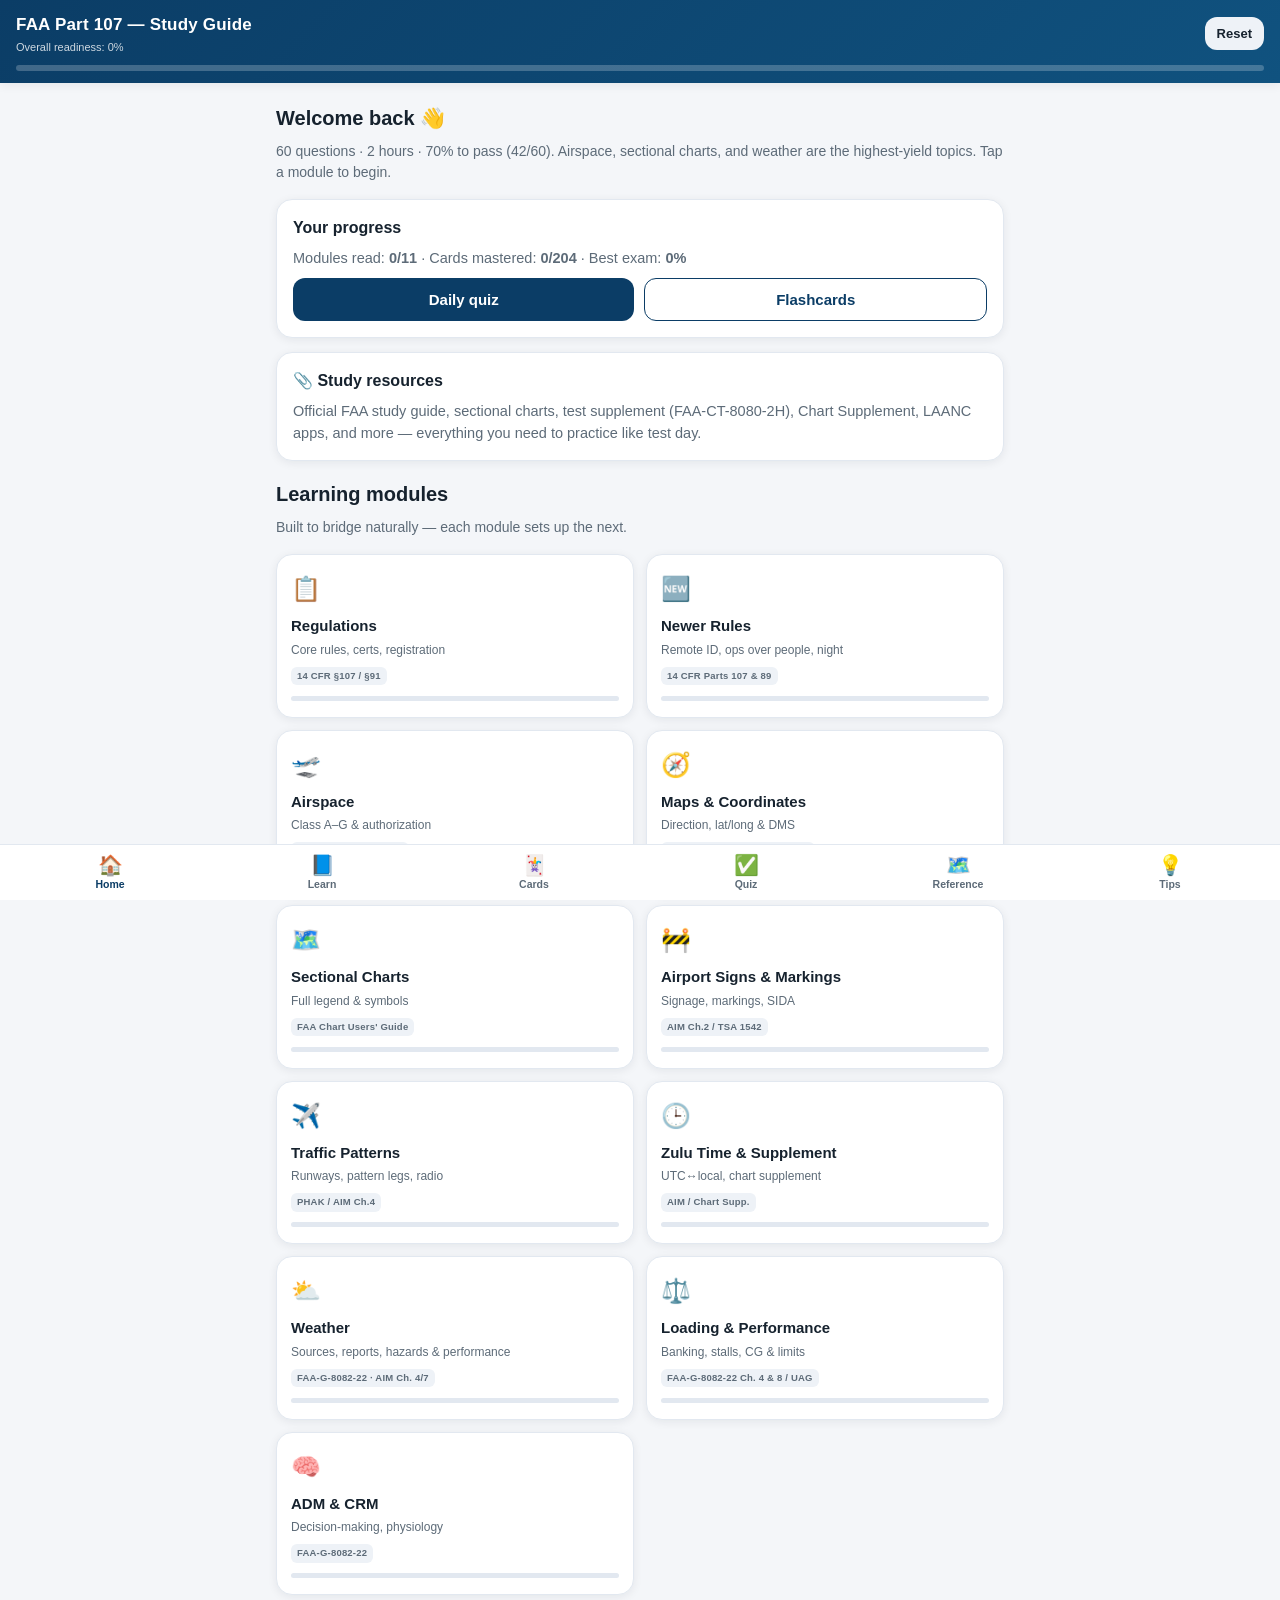
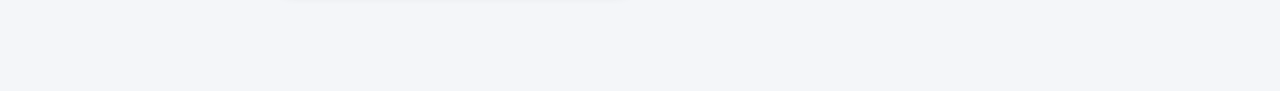
==== index.html @ cca584f6 "Expand traffic pattern and airport sign training Co-authored-by: cooked170 <cooked170@users.noreply." ====
<!DOCTYPE html>
<html lang="en">
<head>
<meta charset="UTF-8">
<meta name="viewport" content="width=device-width, initial-scale=1.0, viewport-fit=cover">
<meta name="apple-mobile-web-app-capable" content="yes">
<meta name="apple-mobile-web-app-status-bar-style" content="black-translucent">
<meta name="apple-mobile-web-app-title" content="Part 107">
<meta name="theme-color" content="#0b3d66">
<title>Part 107 Study Guide</title>
<style>
:root{
  --navy:#0b3d66; --navy2:#10527f; --sky:#2f86c5; --accent:#f4a72f;
  --bg:#f4f6f9; --card:#ffffff; --ink:#16222e; --muted:#5d6b78; --sign-yellow:#ffcc00;
  --line:#e2e8f0; --good:#1f9d57; --bad:#d6453d; --magenta:#b4318a; --blue:#2f6fd6;
  --shadow:0 2px 10px rgba(16,34,46,.07);
  color-scheme:light;
}
*{box-sizing:border-box;-webkit-tap-highlight-color:transparent;}
html,body{margin:0;padding:0;background:var(--bg);color:var(--ink);
  font-family:-apple-system,BlinkMacSystemFont,"Segoe UI",Roboto,Helvetica,Arial,sans-serif;
  -webkit-text-size-adjust:100%;line-height:1.5;}
a{color:var(--sky);}
/* Header */
header{position:sticky;top:0;z-index:40;background:linear-gradient(135deg,var(--navy),var(--navy2));
  color:#fff;padding:calc(env(safe-area-inset-top) + 12px) 16px 12px;box-shadow:var(--shadow);}
header .row{display:flex;align-items:center;justify-content:space-between;gap:10px;}
header h1{font-size:17px;margin:0;font-weight:700;letter-spacing:.2px;}
header .sub{font-size:11px;opacity:.8;margin-top:1px;}
.progbar{height:6px;background:rgba(255,255,255,.22);border-radius:99px;margin-top:10px;overflow:hidden;}
.progbar>i{display:block;height:100%;background:var(--accent);width:0;transition:width .4s;}
/* Layout */
main{padding:16px 16px 96px;max-width:760px;margin:0 auto;}
.view{display:none;animation:fade .25s ease;}
.view.active{display:block;}
@keyframes fade{from{opacity:0;transform:translateY(6px);}to{opacity:1;transform:none;}}
h2.sec{font-size:20px;margin:4px 0 14px;}
.lead{color:var(--muted);font-size:14px;margin:-6px 0 16px;}
/* Cards */
.card{background:var(--card);border:1px solid var(--line);border-radius:16px;padding:16px;
  box-shadow:var(--shadow);margin-bottom:14px;}
.card h3{margin:0 0 8px;font-size:16px;}
.card p{margin:8px 0;font-size:14.5px;}
.tiles{display:grid;grid-template-columns:1fr 1fr;gap:12px;}
.tile{background:var(--card);border:1px solid var(--line);border-radius:16px;padding:16px 14px;
  box-shadow:var(--shadow);cursor:pointer;transition:transform .12s,border-color .12s;}
.tile:active{transform:scale(.97);}
.tile .ic{font-size:24px;}
.tile .t{font-weight:700;margin-top:8px;font-size:15px;}
.tile .d{color:var(--muted);font-size:12px;margin-top:3px;}
.tile .meter{height:5px;border-radius:99px;background:var(--line);margin-top:10px;overflow:hidden;}
.tile .meter>i{display:block;height:100%;background:var(--good);width:0;}
.srctag{display:inline-block;font-size:9.5px;font-weight:700;color:var(--muted);background:#eef2f7;border-radius:6px;padding:2px 6px;margin-top:8px;letter-spacing:.2px;}
.srcline{font-size:11.5px;color:var(--muted);font-weight:600;margin:-8px 0 12px;}
/* interactive tools */
.tool{background:#fbfaf5;border:1px solid var(--line);border-radius:14px;padding:12px;margin:12px 0;}
.tool .ctrlrow{display:flex;flex-wrap:wrap;gap:6px;align-items:center;margin:8px 0;}
.tool .ctrlrow .lab{font-size:12px;font-weight:700;color:var(--navy2);width:100%;}
.minibtn{padding:7px 11px;border-radius:9px;border:1.5px solid var(--line);background:#fff;font-size:13px;font-weight:600;cursor:pointer;}
.minibtn.on{background:var(--navy);color:#fff;border-color:var(--navy);}
.tool .readout{background:#fff;border:1px solid var(--line);border-radius:10px;padding:10px;font-size:13.5px;margin-top:8px;}
.tool .readout b{color:var(--navy);}
#ptCanvas{touch-action:none;background:#eef4ea;border-radius:10px;}
#ptCanvas svg{width:100%;height:auto;display:block;}
.zq{font-size:20px;font-weight:800;text-align:center;color:var(--navy);letter-spacing:1px;margin:6px 0;}
.zans{display:none;text-align:center;font-size:15px;font-weight:700;color:var(--good);margin-top:6px;}
.zans.show{display:block;}
/* Buttons */
.btn{display:inline-flex;align-items:center;justify-content:center;gap:6px;
  background:var(--navy);color:#fff;border:none;border-radius:12px;padding:12px 16px;
  font-size:15px;font-weight:600;cursor:pointer;width:100%;}
.btn.alt{background:#fff;color:var(--navy);border:1.5px solid var(--navy);}
.btn.ghost{background:#eef2f7;color:var(--ink);}
.btn.sm{padding:9px 12px;font-size:13px;width:auto;}
.btn:active{filter:brightness(.95);}
.btnrow{display:flex;gap:10px;}
/* Pills */
.pills{display:flex;flex-wrap:wrap;gap:8px;margin-bottom:14px;}
.pill{padding:8px 13px;border-radius:99px;background:#fff;border:1px solid var(--line);
  font-size:13px;font-weight:600;cursor:pointer;white-space:nowrap;}
.pill.on{background:var(--navy);color:#fff;border-color:var(--navy);}
/* Lessons */
.lesson h3{color:var(--navy);border-left:4px solid var(--accent);padding-left:10px;margin-top:18px;}
.lesson ul{padding-left:18px;margin:8px 0;}
.lesson li{margin:5px 0;font-size:14.5px;}
.key{background:#fff6e6;border:1px solid #f3d89a;border-radius:12px;padding:12px;margin:12px 0;font-size:14px;}
.key b{color:#9a6a00;}
.bridge{background:#eaf3fb;border:1px solid #c5ddf3;border-radius:12px;padding:12px;margin:14px 0;font-size:13.5px;}
.bridge b{color:var(--navy2);}
.exq{background:#f3f7f3;border:1px dashed #b8d6b8;border-radius:12px;padding:12px;margin:12px 0;font-size:14px;}
.exq .lbl{font-size:11px;font-weight:700;color:var(--good);letter-spacing:.5px;text-transform:uppercase;}
.exq .ans{display:none;margin-top:8px;color:#1c5e36;font-weight:600;}
.exq.show .ans{display:block;}
.exq .rev{margin-top:8px;font-size:12.5px;color:var(--sky);font-weight:700;cursor:pointer;}
table.ref{width:100%;border-collapse:collapse;font-size:13px;margin:8px 0;}
table.ref th,table.ref td{border:1px solid var(--line);padding:7px 8px;text-align:left;vertical-align:top;}
table.ref th{background:#eef3f8;font-size:12px;}
.swatch{display:inline-block;width:30px;height:0;border-radius:2px;vertical-align:middle;margin-right:4px;}
/* Flashcards */
.fcwrap{perspective:1200px;}
.flashcard{position:relative;height:300px;border-radius:18px;cursor:pointer;
  transform-style:preserve-3d;transition:transform .5s;}
.flashcard.flip{transform:rotateY(180deg);}
.fc-face{position:absolute;inset:0;backface-visibility:hidden;border-radius:18px;
  display:flex;flex-direction:column;align-items:center;justify-content:center;
  padding:22px;text-align:center;box-shadow:var(--shadow);}
.fc-front{background:linear-gradient(135deg,var(--navy),var(--navy2));color:#fff;}
.fc-back{background:#fff;border:1px solid var(--line);transform:rotateY(180deg);}
.fc-front .q{font-size:19px;font-weight:600;}
.fc-back .a{font-size:16px;}
.fc-tag{position:absolute;top:12px;left:14px;font-size:11px;opacity:.8;font-weight:700;text-transform:uppercase;letter-spacing:.5px;}
.fc-hint{position:absolute;bottom:12px;font-size:11px;opacity:.7;}
.fc-front .fc-hint{color:#fff;}.fc-back .fc-hint{color:var(--muted);}
.fc-controls{display:grid;grid-template-columns:1fr 1fr;gap:10px;margin-top:14px;}
.fc-controls .btn{font-size:14px;}
.box-info{display:flex;justify-content:space-between;font-size:12px;color:var(--muted);margin:10px 2px;}
/* Quiz */
.qcard .qtext{font-size:16px;font-weight:600;margin-bottom:14px;}
.qfig{background:#fbfaf5;border:1px solid var(--line);border-radius:12px;padding:8px;margin-bottom:12px;}
.qfig svg{width:100%;height:auto;display:block;}
.qfig-cap{text-align:center;font-size:11px;color:var(--muted);margin-top:4px;font-style:italic;}
.opt{display:block;width:100%;text-align:left;background:#fff;border:1.5px solid var(--line);
  border-radius:12px;padding:13px 14px;margin-bottom:10px;font-size:14.5px;cursor:pointer;}
.opt.correct{border-color:var(--good);background:#eefaf1;}
.opt.wrong{border-color:var(--bad);background:#fdeeed;}
.opt.disabled{pointer-events:none;}
.expl{display:none;background:#eef3f8;border-radius:12px;padding:12px;font-size:13.5px;margin-top:6px;}
.expl.show{display:block;}
.qmeta{display:flex;justify-content:space-between;align-items:center;font-size:13px;color:var(--muted);margin-bottom:12px;}
.timer{font-weight:700;color:var(--navy);}
.scorebig{font-size:46px;font-weight:800;text-align:center;}
.scorebig.pass{color:var(--good);}.scorebig.fail{color:var(--bad);}
/* Bottom nav */
nav.tabs{position:fixed;bottom:0;left:0;right:0;z-index:50;background:#fff;border-top:1px solid var(--line);
  display:flex;justify-content:space-around;padding:6px 4px calc(env(safe-area-inset-bottom) + 6px);}
nav.tabs button{flex:1;background:none;border:none;color:var(--muted);font-size:10.5px;font-weight:600;
  display:flex;flex-direction:column;align-items:center;gap:3px;cursor:pointer;padding:4px 2px;}
nav.tabs button .ic{font-size:20px;line-height:1;}
nav.tabs button.on{color:var(--navy);}
.back{display:inline-flex;align-items:center;gap:5px;color:var(--sky);font-weight:600;font-size:14px;
  background:none;border:none;cursor:pointer;padding:0;margin-bottom:10px;}
.center{text-align:center;}
.muted{color:var(--muted);font-size:13px;}
.tag{display:inline-block;font-size:11px;font-weight:700;padding:2px 8px;border-radius:99px;background:#eef3f8;color:var(--navy2);margin-left:6px;}
.diagram{width:100%;height:auto;display:block;margin:6px 0;}
hr.soft{border:none;border-top:1px solid var(--line);margin:16px 0;}
.kbd{background:#eef2f7;border-radius:6px;padding:1px 6px;font-size:12px;font-family:ui-monospace,Menlo,monospace;}
/* Teaching strategy aids */
.teach{background:#f0f7ff;border:1px solid #c5ddf3;border-radius:12px;padding:12px;margin:12px 0;font-size:14px;}
.teach b{color:var(--navy2);}
.stepflow{display:flex;flex-wrap:wrap;gap:8px;margin:10px 0;}
.stepflow .step{flex:1;min-width:72px;background:#fff;border:1px solid var(--line);border-radius:10px;padding:10px 8px;text-align:center;font-size:11.5px;font-weight:600;line-height:1.35;}
.stepflow .step em{display:block;font-size:22px;font-style:normal;margin-bottom:4px;}
.stepflow .step.on{background:var(--navy);color:#fff;border-color:var(--navy);}
.mnemonic{background:#fff;border:2px dashed var(--accent);border-radius:12px;padding:12px;margin:12px 0;font-size:14px;text-align:center;}
.mnemonic .letters{font-size:18px;font-weight:800;color:var(--navy);letter-spacing:2px;}
#asDrillCanvas,#chartDrillFig,#patternDiagram svg,#signDrillFig svg,#newregCatFig svg{width:100%;height:auto;display:block;border-radius:10px;background:#fff;}
.metarbox{font-family:ui-monospace,Menlo,monospace;font-size:13px;background:#16222e;color:#e8f0f8;padding:12px;border-radius:10px;line-height:1.7;word-break:break-all;}
.metarbox .hi{background:#f4a72f;color:#16222e;border-radius:3px;padding:0 2px;}
.catpill{display:inline-block;font-size:11px;font-weight:700;padding:3px 10px;border-radius:99px;margin:2px;}
.catpill.c1{background:#e8f5e9;color:#1b5e20}.catpill.c2{background:#e3f2fd;color:#0d47a1}
.catpill.c3{background:#fff3e0;color:#e65100}.catpill.c4{background:#f3e5f5;color:#6a1b9a}
.drillscore{font-size:12px;color:var(--muted);text-align:center;margin-top:6px;}
.bank-controls{display:grid;grid-template-columns:1fr 1fr;gap:10px;margin:10px 0;}
.bank-control{background:#fff;border:1px solid var(--line);border-radius:10px;padding:9px;}
.bank-control label{display:block;font-size:11px;font-weight:700;color:var(--navy2);margin-bottom:5px;}
.bank-control input[type="number"]{width:100%;border:1px solid var(--line);border-radius:8px;padding:8px;font-size:15px;}
.bank-control input[type="range"]{width:100%;accent-color:var(--navy);}
.bank-viz{background:#eef3f8;border-radius:10px;margin:8px 0;overflow:hidden;}
.bank-viz svg{width:100%;height:auto;display:block;}
.formula{font-family:ui-monospace,Menlo,monospace;background:#16222e;color:#fff;border-radius:9px;padding:9px 10px;margin:7px 0;font-size:13px;overflow-x:auto;}
.bank-results{display:grid;grid-template-columns:repeat(3,1fr);gap:6px;margin-top:8px;}
.bank-result{background:#fff;border:1px solid var(--line);border-radius:9px;padding:8px 5px;text-align:center;font-size:11px;color:var(--muted);}
.bank-result b{display:block;color:var(--navy);font-size:16px;}
/* Coordinate + sectional training map */
.sectional-map-wrap{border:1px solid #c8d3dc;border-radius:12px;overflow-x:auto;overflow-y:hidden;background:#f5f0d9;}
.sectional-map-stage{position:relative;min-width:560px;}
.sectional-map-wrap svg{width:100%;height:auto;display:block;touch-action:manipulation;}
.map-symbol{cursor:pointer;outline:none;}
.map-symbol:focus .hit-ring,.map-symbol:hover .hit-ring{fill:rgba(244,167,47,.22);stroke:var(--accent);}
.map-bubble{position:absolute;z-index:3;max-width:220px;background:#fff;border:1px solid var(--navy);
  border-radius:11px;padding:8px 10px;box-shadow:0 4px 16px rgba(16,34,46,.2);font-size:12px;
  line-height:1.35;transform:translate(-50%,calc(-100% - 12px));pointer-events:none;}
.map-bubble:after{content:"";position:absolute;left:50%;bottom:-7px;width:12px;height:12px;background:#fff;
  border-right:1px solid var(--navy);border-bottom:1px solid var(--navy);transform:translateX(-50%) rotate(45deg);}
.map-bubble b{color:var(--navy);}
.map-qbox{background:#fff;border:2px solid #c5ddf3;border-radius:12px;padding:12px;margin-top:10px;}
.map-qbox .eyebrow{font-size:10px;font-weight:800;letter-spacing:.6px;text-transform:uppercase;color:var(--sky);}
.map-qbox .prompt{font-size:15px;font-weight:700;margin:5px 0 10px;}
.map-qbox .hint{display:none;color:var(--muted);font-size:12.5px;margin:7px 0;}
.map-qbox .hint.show{display:block;}
.map-mapkey{display:flex;flex-wrap:wrap;gap:5px;margin:8px 0 0;}
.map-mapkey span{font-size:10.5px;background:#fff;border:1px solid var(--line);border-radius:99px;padding:3px 7px;}
.map-note{font-size:11px;color:var(--muted);margin:7px 2px 0;}
</style>
</head>
<body>
<header>
  <div class="row">
    <div>
      <h1>FAA Part 107 — Study Guide</h1>
      <div class="sub" id="subline">Interactive prep for the Remote Pilot exam</div>
    </div>
    <button class="btn sm ghost" id="resetBtn" style="width:auto">Reset</button>
  </div>
  <div class="progbar"><i id="overallProg"></i></div>
</header>

<main>
  <!-- HOME -->
  <section class="view active" id="view-home">
    <h2 class="sec">Welcome back 👋</h2>
    <p class="lead">60 questions · 2 hours · 70% to pass (42/60). Airspace, sectional charts, and weather are the highest-yield topics. Tap a module to begin.</p>
    <div class="card">
      <h3>Your progress</h3>
      <p class="muted" id="homeStats">Loading…</p>
      <div class="btnrow" style="margin-top:6px">
        <button class="btn" onclick="go('quiz')">Daily quiz</button>
        <button class="btn alt" onclick="go('cards')">Flashcards</button>
      </div>
    </div>
    <div class="card" style="margin-top:14px;cursor:pointer" onclick="openRef('Study resources')">
      <h3>📎 Study resources</h3>
      <p class="muted" style="margin:4px 0 0">Official FAA study guide, sectional charts, test supplement (FAA-CT-8080-2H), Chart Supplement, LAANC apps, and more — everything you need to practice like test day.</p>
    </div>
    <h2 class="sec" style="margin-top:18px">Learning modules</h2>
    <p class="lead">Built to bridge naturally — each module sets up the next.</p>
    <div class="tiles" id="moduleTiles"></div>
  </section>

  <!-- LEARN -->
  <section class="view" id="view-learn">
    <h2 class="sec">Learn</h2>
    <p class="lead">Read top to bottom — concepts build on each other. Example problems are sprinkled in; tap to reveal answers.</p>
    <div class="tiles" id="learnTiles"></div>
  </section>
  <section class="view" id="view-lesson">
    <button class="back" onclick="go('learn')">‹ Modules</button>
    <div id="lessonBody" class="lesson"></div>
    <div class="btnrow" style="margin-top:8px">
      <button class="btn alt" id="lessonPrev">‹ Prev</button>
      <button class="btn" id="lessonNext">Next ›</button>
    </div>
    <button class="btn ghost" style="margin-top:10px" id="lessonQuizBtn">Quiz me on this topic →</button>
  </section>

  <!-- REFERENCE -->
  <section class="view" id="view-ref">
    <h2 class="sec">Reference data</h2>
    <p class="lead">Cheat sheets plus official FAA links. Start with <b>Study resources</b> for the study guide, sectional charts, and test supplement.</p>
    <div class="pills" id="refPills"></div>
    <div id="refBody"></div>
  </section>

  <!-- FLASHCARDS -->
  <section class="view" id="view-cards">
    <h2 class="sec">Flashcards</h2>
    <p class="lead">Leitner spaced repetition: cards you miss come back sooner; cards you know move up boxes and appear less often. Repeat a deck until everything reaches the top box.</p>
    <div class="pills" id="cardPills"></div>
    <div class="box-info"><span id="deckLabel"></span><span id="deckCount"></span></div>
    <div class="fcwrap">
      <div class="flashcard" id="flashcard" onclick="flipCard()">
        <div class="fc-face fc-front"><span class="fc-tag" id="fcTag"></span><div class="q" id="fcQ"></div><span class="fc-hint">tap to flip</span></div>
        <div class="fc-face fc-back"><span class="fc-tag">Answer</span><div class="a" id="fcA"></div><span class="fc-hint">tap to flip back</span></div>
      </div>
    </div>
    <div class="fc-controls">
      <button class="btn" style="background:var(--bad)" onclick="rateCard(false)">Missed it ↺</button>
      <button class="btn" style="background:var(--good)" onclick="rateCard(true)">Got it ✓</button>
    </div>
    <div class="center" style="margin-top:12px"><span class="muted" id="masteryNote"></span></div>
  </section>

  <!-- QUIZ -->
  <section class="view" id="view-quiz">
    <h2 class="sec">Practice & exams</h2>
    <p class="lead">Pick a topic to drill, or simulate the real 60-question exam against the clock.</p>
    <div class="pills" id="quizPills"></div>
    <div id="quizStart"></div>
    <div id="quizRun" style="display:none"></div>
    <div id="quizResult" style="display:none"></div>
  </section>

  <!-- TIPS -->
  <section class="view" id="view-tips">
    <h2 class="sec">Study strategy</h2>
    <p class="lead">Tactics that repeatedly show up among people who pass on the first try — plus an instructor audit of this guide.</p>
    <div id="auditBody"></div>
    <div id="tipsBody"></div>
  </section>
</main>

<nav class="tabs">
  <button data-go="home" class="on"><span class="ic">🏠</span>Home</button>
  <button data-go="learn"><span class="ic">📘</span>Learn</button>
  <button data-go="cards"><span class="ic">🃏</span>Cards</button>
  <button data-go="quiz"><span class="ic">✅</span>Quiz</button>
  <button data-go="ref"><span class="ic">🗺️</span>Reference</button>
  <button data-go="tips"><span class="ic">💡</span>Tips</button>
</nav>

<script>
/* ============================================================
   PERSISTENCE
============================================================ */
const STORE='p107v1';
let state=JSON.parse(localStorage.getItem(STORE)||'{}');
state.cards=state.cards||{};        // id -> box (1..5)
state.lessons=state.lessons||{};    // id -> read bool
state.quizBest=state.quizBest||{};  // topic -> best %
function save(){localStorage.setItem(STORE,JSON.stringify(state));renderProgress();}

/* ============================================================
   NAVIGATION
============================================================ */
function go(v){
  document.querySelectorAll('.view').forEach(x=>x.classList.remove('active'));
  document.getElementById('view-'+v).classList.add('active');
  document.querySelectorAll('nav.tabs button').forEach(b=>b.classList.toggle('on',b.dataset.go===v));
  window.scrollTo(0,0);
}
function openRef(key){
 curRef=key;go('ref');renderRefPills();setRef(key);
}
document.querySelectorAll('nav.tabs button').forEach(b=>b.onclick=()=>go(b.dataset.go));
document.getElementById('resetBtn').onclick=()=>{
  if(confirm('Reset all progress (flashcards, quiz scores, read status)?')){
    localStorage.removeItem(STORE);state={cards:{},lessons:{},quizBest:{}};
    initCardState();save();renderAll();alert('Progress reset.');go('home');
  }
};

/* ============================================================
   CONTENT: MODULES + LESSONS
   Each lesson: id, title, icon, blurb, html
============================================================ */
const MODULES=[
 {id:'regs',icon:'📋',title:'Regulations',blurb:'Core rules, certs, registration',src:'14 CFR §107 / §91'},
 {id:'newreg',icon:'🆕',title:'Newer Rules',blurb:'Remote ID, ops over people, night',src:'14 CFR Parts 107 & 89'},
 {id:'airspace',icon:'🛫',title:'Airspace',blurb:'Class A–G & authorization',src:'FAA-G-8082-22 / PHAK'},
 {id:'navmap',icon:'🧭',title:'Maps & Coordinates',blurb:'Direction, lat/long & DMS',src:"FAA Chart Users' Guide / UAG"},
 {id:'charts',icon:'🗺️',title:'Sectional Charts',blurb:'Full legend & symbols',src:"FAA Chart Users' Guide"},
 {id:'signs',icon:'🚧',title:'Airport Signs & Markings',blurb:'Signage, markings, SIDA',src:'AIM Ch.2 / TSA 1542'},
 {id:'pattern',icon:'✈️',title:'Traffic Patterns',blurb:'Runways, pattern legs, radio',src:'PHAK / AIM Ch.4'},
 {id:'time',icon:'🕒',title:'Zulu Time & Supplement',blurb:'UTC↔local, chart supplement',src:'AIM / Chart Supp.'},
 {id:'weather',icon:'⛅',title:'Weather',blurb:'Sources, reports, hazards & performance',src:'FAA-G-8082-22 · AIM Ch. 4/7'},
 {id:'loading',icon:'⚖️',title:'Loading & Performance',blurb:'Banking, stalls, CG & limits',src:'FAA-G-8082-22 Ch. 4 & 8 / UAG'},
 {id:'adm',icon:'🧠',title:'ADM & CRM',blurb:'Decision-making, physiology',src:'FAA-G-8082-22'},
];

const LESSONS={
regs:{title:'Regulations & Operating Limits',icon:'📋',html:`
<p class="lead">Start here. These are the bread-and-butter rules the FAA tests constantly, usually as "what is the maximum…" or "you may operate when…" questions.</p>
<h3>Who & what qualifies</h3>
<ul>
<li><b>Remote pilot certificate</b>: be at least <b>16</b>, able to read/speak/write/understand English, in a physical/mental condition to fly safely, and pass TSA vetting.</li>
<li><b>Aircraft weight</b>: less than <b>55 lb</b> total (drone + payload) at takeoff.</li>
<li><b>Registration</b>: <b>every drone flown under Part 107</b> must be registered, even at or below 0.55 lb. The 0.55 lb exception applies only to aircraft flown exclusively under the recreational exception. Part 107 registration is $5 per aircraft, valid <b>3 years</b>; mark the number on the exterior.</li>
</ul>
<div class="key"><b>Recurrent training:</b> Your knowledge stays current by completing the <b>free online training every 24 calendar months</b> (course ALC-677 on FAASafety.gov). The old in-person retest is gone.</div>
<h3>Operating limitations (memorize the numbers)</h3>
<ul>
<li>Max altitude: <b>400 ft AGL</b> — or within <b>400 ft of a structure</b> you may fly up to 400 ft above its top.</li>
<li>Max groundspeed: <b>87 knots (100 mph)</b>.</li>
<li>Min visibility: <b>3 statute miles</b> from the control station.</li>
<li>Cloud clearance: <b>500 ft below</b> and <b>2,000 ft horizontally</b> from clouds.</li>
<li>Operate <b>one</b> aircraft at a time (no operating multiple simultaneously).</li>
<li>Must <b>yield right of way</b> to all manned aircraft, always.</li>
<li>Keep the drone within <b>visual line of sight</b> (VLOS) — unaided except for corrective lenses.</li>
<li>No carrying hazardous materials. Never operate from a moving aircraft. From a moving land/water vehicle, operate only <b>over a sparsely populated area</b> and not while transporting another person's property for compensation or hire.</li>
<li>No <b>careless or reckless</b> operation; no dropping objects that create a hazard.</li>
</ul>
<div class="exq"><span class="lbl">Example problem</span>
<p>What is the maximum groundspeed permitted for a small UA under Part 107?</p>
<div class="rev" onclick="this.parentElement.classList.toggle('show')">Reveal answer ▾</div>
<div class="ans">87 knots (100 mph). Watch the units — the FAA may give you mph or knots.</div></div>
<h3>Reporting & responsibilities</h3>
<ul>
<li><b>Accident report to the FAA within 10 days</b> if: serious injury / loss of consciousness, OR property damage (other than the drone) of <b>at least $500</b> to repair or replace (fair market value).</li>
<li>The <b>remote PIC is directly responsible</b> for the operation and is the final authority.</li>
<li>Carry your certificate and <b>present it on request</b> by FAA, NTSB, TSA, or law enforcement.</li>
<li>Conduct a <b>preflight inspection</b> and assess the operating environment before every flight.</li>
<li>You may <b>not</b> operate if you have a physical/mental condition that interferes with safe operation.</li>
</ul>
<div class="bridge"><b>Bridge →</b> These limits assume normal conditions. The next module, <b>Newer Rules</b>, covers the exceptions the FAA added recently — flying <i>at night</i>, <i>over people</i>, and the <i>Remote ID</i> broadcast requirement.</div>
`},
newreg:{title:'Newer Rules: Remote ID, Ops Over People & Night',icon:'🆕',html:`
<p class="lead">These are the rules most likely to trip up someone using pre-2021 material. Learn the rule that is in force—not a headline about a proposed rule.</p>

<div class="key"><b>2026 exam-status check:</b> The Operations Over People/Night rule took effect <b>April 21, 2021</b>. Remote ID operator compliance began <b>September 16, 2023</b>, and the FAA's temporary enforcement discretion ended <b>March 16, 2024</b>. On <b>September 29, 2025</b>, the FAA implemented a UAG exam assessment: topics did not change, but questions were aligned with the ACS and existing FAA handbooks. Its new UAG Applicant Information Bulletin replaced the test blueprint in FAA-S-ACS-10B until the ACS is updated. The FAA's August 2025 BVLOS/Part 108 proposal is <b>not a final rule</b>: Part 107 still requires VLOS unless the FAA grants a waiver.</div>

<div class="teach"><b>How to learn newer rules:</b>
<ol style="margin:8px 0;padding-left:18px">
<li><b>Remote ID first:</b> remember <i>built in, add on, special zone</i>—Standard RID, broadcast module, FRIA.</li>
<li><b>Categories by evidence:</b> Cat 1 is weight/design; Cats 2–3 require FAA-accepted compliance; Cat 4 requires an airworthiness certificate.</li>
<li><b>Ask three questions over people:</b> Is the aircraft eligible? Who/what is below? Is the flight merely transiting or sustained?</li>
<li><b>Night = training + lights.</b> Controlled airspace authorization is a separate question.</li>
<li><b>Run ADM before launch:</b> PAVE finds the hazards; I’M SAFE zooms in on the pilot; 3P turns findings into action.</li>
</ol></div>

<div class="mnemonic"><div class="letters">1 · 2 · 3 · 4</div>
<p style="margin:6px 0 0"><b>1</b> = ≤0.55 lb &nbsp;·&nbsp; <b>2</b> = 11 ft-lb injury-severity threshold &nbsp;·&nbsp; <b>3</b> = 25 ft-lb threshold + location limits &nbsp;·&nbsp; <b>4</b> = Part 21 airworthiness certificate</p></div>

<h3>Remote ID (RID)</h3>
<p>Think of Remote ID as a <b>local broadcast digital license plate</b>. A nearby receiver can receive the message; this is not the same as filing a flight plan or using ADS-B.</p>
<ul>
<li>Aircraft that are registered or required to be registered must comply. Because <b>every Part 107 aircraft must be registered regardless of weight</b>, every Part 107 aircraft must comply unless operating under an allowed alternative such as a FRIA or specific FAA authorization.</li>
<li><b>Standard RID (built in)</b> broadcasts from takeoff to shutdown: aircraft ID, aircraft latitude/longitude/geometric altitude/velocity, <b>control-station</b> latitude/longitude/geometric altitude, time mark, and emergency status.</li>
<li><b>Broadcast module (add on)</b> broadcasts module serial number, aircraft latitude/longitude/geometric altitude/velocity, <b>takeoff-location</b> latitude/longitude/geometric altitude, and time mark. The person manipulating the controls must keep the aircraft within VLOS.</li>
<li><b>FRIA (special zone)</b>: for a non-RID aircraft, both the aircraft and person manipulating the controls must remain inside the FRIA, and that person must see the aircraft throughout the flight. RID equipment may not be disabled merely because the aircraft is inside a FRIA.</li>
</ul>
<div class="key"><b>RID memory hooks:</b> Standard = <b>station moves</b>; module = <b>launch point stays</b>. Verify RID before takeoff. If it stops broadcasting in flight, <b>land as soon as practicable</b>.</div>

<h3>Operations over people — visual ladder</h3>
<p>“Over” means directly over any part of a person. First exclude direct participants and people protected by a covered structure or stationary covered vehicle; then use the applicable category:</p>
<svg viewBox="0 0 400 200" class="diagram" xmlns="http://www.w3.org/2000/svg" role="img" aria-label="Operations over people category ladder">
<rect width="400" height="200" fill="#fafbfc"/>
<g font-family="sans-serif" font-size="10">
<rect x="20" y="140" width="80" height="44" fill="#e8f5e9" stroke="#1f9d57" stroke-width="2" rx="4"/><text x="60" y="158" text-anchor="middle" font-weight="700" fill="#1b5e20">CAT 1</text><text x="60" y="174" text-anchor="middle" fill="#1b5e20">≤0.55 lb</text>
<rect x="110" y="110" width="80" height="74" fill="#e3f2fd" stroke="#2f6fd6" stroke-width="2" rx="4"/><text x="150" y="128" text-anchor="middle" font-weight="700" fill="#0d47a1">CAT 2</text><text x="150" y="144" text-anchor="middle" fill="#0d47a1">11 ft-lb threshold</text><text x="150" y="174" text-anchor="middle" fill="#0d47a1">over people ✓</text>
<rect x="200" y="75" width="80" height="109" fill="#fff3e0" stroke="#f4a72f" stroke-width="2" rx="4"/><text x="240" y="93" text-anchor="middle" font-weight="700" fill="#e65100">CAT 3</text><text x="240" y="109" text-anchor="middle" fill="#e65100">25 ft-lb threshold</text><text x="240" y="155" text-anchor="middle" fill="#e65100">no open-air</text><text x="240" y="169" text-anchor="middle" fill="#e65100">assemblies</text>
<rect x="290" y="30" width="90" height="154" fill="#f3e5f5" stroke="#b4318a" stroke-width="2" rx="4"/><text x="335" y="48" text-anchor="middle" font-weight="700" fill="#6a1b9a">CAT 4</text><text x="335" y="100" text-anchor="middle" fill="#6a1b9a">Part 21</text><text x="335" y="116" text-anchor="middle" fill="#6a1b9a">airworthiness</text><text x="335" y="132" text-anchor="middle" fill="#6a1b9a">certificate</text>
</g>
<text x="200" y="18" font-family="sans-serif" font-size="11" font-weight="700" fill="#46586a" text-anchor="middle">Eligibility ladder — each category has different proof and limits</text>
</svg>
<table class="ref"><tr><th>Cat</th><th>Key requirement</th><th>Over people?</th></tr>
<tr><td><b>1</b></td><td>≤ 0.55 lb (250 g) throughout flight, including attachments; no exposed rotating parts that would lacerate skin</td><td>Yes; sustained flight over an open-air assembly also requires RID broadcasting</td></tr>
<tr><td><b>2</b></td><td>Below the <b>11 ft-lb injury-severity threshold</b>; no lacerating parts or safety defects; FAA-accepted Declaration of Compliance, label and instructions</td><td>Yes; sustained flight over an open-air assembly also requires RID broadcasting</td></tr>
<tr><td><b>3</b></td><td>Below the <b>25 ft-lb injury-severity threshold</b>; same compliance evidence as Cat 2</td><td>Never over open-air assemblies; otherwise only under the location/transit limits below</td></tr>
<tr><td><b>4</b></td><td>Part 21 airworthiness certificate; maintained and operated under its approved limitations</td><td>Only if limitations allow; sustained flight over an open-air assembly also requires RID broadcasting</td></tr></table>
<div class="teach"><b>Do not self-certify Cat 2 or 3 by doing kinetic-energy math.</b> The number describes an <i>injury-severity threshold</i>, not simply the aircraft's raw impact energy. Verify the aircraft/configuration has an FAA-accepted Declaration of Compliance, the proper category label, and current operating instructions.</div>
<ul>
<li><b>Category 3 location rule:</b> either (1) use a closed/restricted-access site where everyone is on notice, or (2) do not sustain flight over anyone except a direct participant or someone protected by a covered structure/stationary vehicle. Cat 3 is never allowed over an open-air assembly.</li>
<li><b>Sustained vs transit:</b> hovering, circling, or repeated passes are sustained. A brief, one-time crossing incidental to an unrelated point-to-point flight is not sustained.</li>
<li><b>Moving vehicles, Cats 1–3:</b> either remain within/over a closed or restricted-access site and notify every person in a moving vehicle, or do not maintain sustained flight over moving vehicles. Cat 4 follows its approved limitations.</li>
</ul>

<h3>🛠 Practice: category & scenario matcher</h3>
<p class="muted">Read each drone scenario — pick the correct category, then answer the follow-up restriction question.</p>
<div class="tool" id="newregDrillTool">
 <p style="font-size:14px;margin:4px 0" id="nrScenario">Loading…</p>
 <div class="ctrlrow"><span class="lab">Which category?</span>
  <button class="minibtn" onclick="nrPickCat(1)">Cat 1</button>
  <button class="minibtn" onclick="nrPickCat(2)">Cat 2</button>
  <button class="minibtn" onclick="nrPickCat(3)">Cat 3</button>
  <button class="minibtn" onclick="nrPickCat(4)">Cat 4</button></div>
 <div id="nrFollowup" style="display:none">
  <p style="font-size:13.5px;font-weight:600;margin:8px 0" id="nrFollowQ"></p>
  <div id="nrFollowOpts"></div>
 </div>
 <div class="readout" id="nrFeedback">Pick a category to continue.</div>
 <div class="btnrow" style="margin-top:8px">
  <button class="btn alt sm" style="width:auto" onclick="nrReveal()">Reveal</button>
  <button class="btn sm" style="width:auto" onclick="nrNext()">Next scenario ›</button></div>
 <div class="drillscore" id="nrScore"></div>
</div>

<h3>🛠 Practice: Remote ID & night ops</h3>
<div class="tool" id="ridDrillTool">
 <p style="font-size:14px;font-weight:600;margin:4px 0" id="ridQ">Loading…</p>
 <div id="ridOpts"></div>
 <div class="readout" id="ridFb" style="display:none"></div>
 <div class="btnrow" style="margin-top:8px">
  <button class="btn sm" style="width:auto" onclick="ridNext()">Next question ›</button></div>
 <div class="drillscore" id="ridScore"></div>
</div>

<h3>Night & civil twilight operations</h3>
<ul>
<li>Night flight is allowed without a waiver when the remote PIC has completed an <b>initial knowledge test or training, as applicable, under §107.65 after April 6, 2021</b> and the aircraft has <b>anti-collision lighting visible for at least 3 statute miles</b> with a flash rate sufficient to avoid collision.</li>
<li><b>Civil twilight</b> is the period from the published beginning of morning civil twilight to sunrise, and from sunset to the published end of evening civil twilight. Use the Air Almanac; “about 30 minutes” is only a memory aid. The same lighting rule applies.</li>
<li>The aircraft must be <b>equipped</b> with compliant lighting. The remote PIC may reduce its intensity in flight when doing so is in the interest of safety, such as preventing glare that harms VLOS, but may <b>not extinguish it</b>.</li>
<li>Night permission does <b>not</b> replace controlled-airspace authorization. If the location is in Class B, C, D, or surface Class E, obtain authorization separately.</li>
</ul>
<div class="exq"><span class="lbl">Example problem</span>
<p>To operate a small UA at night under Part 107, the aircraft must be equipped with anti-collision lighting visible for at least how far?</p>
<div class="rev" onclick="this.parentElement.classList.toggle('show')">Reveal answer ▾</div>
<div class="ans">3 statute miles, with a flash rate sufficient to avoid a collision.</div></div>

<h3>ADM: turn rules into a safe decision</h3>
<p><b>Aeronautical Decision-Making (ADM)</b> is the systematic mental process of choosing the best action for the circumstances. It is not a waiver and not one checklist—it is the decision process that uses tools such as PAVE, I’M SAFE, and 3P.</p>
<div class="mnemonic"><div class="letters">PAVE + I’M SAFE · CYCLE 3P</div>
<p style="margin:6px 0 0">Use PAVE as the <b>wide-angle lens</b> on mission hazards and I’M SAFE as the <b>zoom lens</b> inside P (Pilot). Then keep cycling Perceive–Process–Perform as conditions change.</p></div>
<table class="ref"><tr><th>Tool</th><th>Meaning</th><th>Drone-pilot prompts</th></tr>
<tr><td><b>PAVE</b></td><td><b>P</b>ilot · <b>A</b>ircraft · en<b>V</b>ironment · <b>E</b>xternal pressures</td><td>Am I fit/current? Is the drone legal, charged and capable? What about weather, airspace, people and obstacles? Is a client, schedule or “must finish” attitude pushing me?</td></tr>
<tr><td><b>I’M SAFE</b></td><td><b>I</b>llness · <b>M</b>edication · <b>S</b>tress · <b>A</b>lcohol · <b>F</b>atigue · <b>E</b>motion</td><td>Any symptom, drug side effect, distraction, alcohol or aftereffect, tiredness, or strong emotion that can impair judgment? Some FAA material uses E for Eating; nutrition/hydration still matter.</td></tr>
<tr><td><b>3P</b></td><td><b>P</b>erceive · <b>P</b>rocess · <b>P</b>erform</td><td>Find the hazard → judge likelihood/severity → eliminate, mitigate, delay, divert, land or cancel.</td></tr></table>
<div class="exq"><span class="lbl">ADM example</span>
<p>A client insists on one more low-battery pass over moving traffic as gusts increase. How do the tools organize the decision?</p>
<div class="rev" onclick="this.parentElement.classList.toggle('show')">Reveal answer ▾</div>
<div class="ans"><b>PAVE:</b> aircraft battery, gusty environment and client pressure are hazards; I’M SAFE checks whether stress/fatigue is weakening the pilot; <b>3P:</b> perceive them, process their combined risk, then perform the safe response—land and delay or redesign the shot. External pressure never changes a regulation or battery limit.</div></div>

<h3>Waivers & authorizations</h3>
<ul>
<li>A <b>waiver</b> permits deviation from a listed operating rule after an FAA safety case; an <b>airspace authorization</b> grants access to controlled airspace. They are not interchangeable.</li>
<li>Waiver provisions include VLOS, operations over people/moving vehicles outside category conditions, and portions of the night rule. Until a waiver is issued, follow the ordinary rule.</li>
<li>For controlled airspace, use <b>LAANC</b> where available or apply through DroneZone. Do not call the tower for permission.</li>
</ul>
<p class="muted"><b>Validated sources:</b> current <a href="https://www.ecfr.gov/current/title-14/chapter-I/subchapter-F/part-107" target="_blank" rel="noopener">14 CFR Part 107</a> and <a href="https://www.ecfr.gov/current/title-14/chapter-I/subchapter-F/part-89" target="_blank" rel="noopener">Part 89</a>; <a href="https://www.faa.gov/uas/commercial_operators/operations_over_people" target="_blank" rel="noopener">FAA Operations Over People overview</a>; <a href="https://www.faa.gov/uas/getting_started/remote_id" target="_blank" rel="noopener">FAA Remote ID</a>; <a href="https://www.faa.gov/documentLibrary/media/Advisory_Circular/AC_107-2A_Editorial_Update.pdf" target="_blank" rel="noopener">AC 107-2A</a>; FAA Pilot’s Handbook of Aeronautical Knowledge, Chapter 2; and the <a href="https://www.faa.gov/training_testing/testing/community_advisory_August_2025.pdf" target="_blank" rel="noopener">FAA August 2025 Airman Testing Community Advisory</a>.</p>
<div class="bridge"><b>Bridge →</b> "Controlled airspace" just came up. To know <i>where</i> you need authorization, you need to read the sky like a pilot. Next: <b>Airspace</b>.</div>
`},
airspace:{title:'The Airspace System (A–G)',icon:'🛫',html:`
<p class="lead">Airspace is the single biggest topic on the exam. Goal: instantly know the class, its dimensions, and whether you need authorization.</p>

<div class="teach"><b>How to learn this (not just memorize):</b>
<ol style="margin:8px 0;padding-left:18px">
<li><b>Chunk it</b> — learn Class G first (easy win), then surface-E, D, C, B, and finally A (you'll never fly there).</li>
<li><b>Two views</b> — the <i>side profile</i> (wedding cake) shows altitudes; the <i>top-down</i> view (sectional chart) shows ring shapes. Connect both.</li>
<li><b>One question</b> — for drones at ≤400 ft AGL, ask: <b>"Does controlled airspace reach the SURFACE here?"</b> Yes → authorization. No → Class G or high-floor E → clear.</li>
<li><b>Drill interactively</b> — use the scenario trainer below until class + auth becomes automatic.</li>
</ol></div>

<div class="mnemonic"><div class="letters">B · M · D · M</div>
<p style="margin:6px 0 0"><b>B</b>lue solid = Class <b>B</b> &nbsp;·&nbsp; <b>M</b>agenta solid = Class <b>C</b> &nbsp;·&nbsp; <b>B</b>lue <b>D</b>ashed = Class <b>D</b> &nbsp;·&nbsp; <b>M</b>agenta <b>D</b>ashed = Class <b>E</b> to surface</p></div>

<h3>Top-down view — what you see on a sectional</h3>
<p>Sectional charts look <i>down</i> at the airport like a map. Busy airports get nested rings — this is the same airspace as the wedding cake, just viewed from above:</p>
<svg viewBox="0 0 400 280" class="diagram" xmlns="http://www.w3.org/2000/svg" role="img" aria-label="Top-down view of Class B, C, and D rings around an airport">
<rect width="400" height="280" fill="#f4f6f9"/>
<text x="200" y="22" font-family="sans-serif" font-size="11" font-weight="700" fill="#46586a" text-anchor="middle">TOP-DOWN (sectional chart view) — not to scale</text>
<circle cx="200" cy="150" r="118" fill="none" stroke="#2f6fd6" stroke-width="3"/>
<text x="318" y="148" font-family="sans-serif" font-size="10" font-weight="700" fill="#2f6fd6">Class B — solid blue</text>
<circle cx="200" cy="150" r="78" fill="none" stroke="#b4318a" stroke-width="3"/>
<text x="286" y="118" font-family="sans-serif" font-size="10" font-weight="700" fill="#b4318a">Class C — solid magenta</text>
<circle cx="200" cy="150" r="48" fill="none" stroke="#2f6fd6" stroke-width="2.5" stroke-dasharray="7 5"/>
<text x="256" y="168" font-family="sans-serif" font-size="10" font-weight="700" fill="#2f6fd6">Class D — blue dashed</text>
<circle cx="200" cy="150" r="22" fill="#eef2f6" stroke="#9aa7b4" stroke-width="1"/>
<line x1="188" y1="150" x2="212" y2="150" stroke="#3a3a3a" stroke-width="4"/>
<line x1="200" y1="138" x2="200" y2="162" stroke="#3a3a3a" stroke-width="4"/>
<text x="200" y="154" font-family="sans-serif" font-size="8" fill="#fff" text-anchor="middle">APT</text>
<circle cx="95" cy="210" r="32" fill="none" stroke="#b4318a" stroke-width="2" stroke-dasharray="6 4"/>
<text x="52" y="248" font-family="sans-serif" font-size="9" font-weight="700" fill="#b4318a">Surface E — magenta dashed</text>
<rect x="12" y="52" width="130" height="52" fill="#eef2f6" rx="6"/>
<text x="20" y="68" font-family="sans-serif" font-size="9" fill="#7a8794">Faded magenta = E from 700 ft</text>
<text x="20" y="82" font-family="sans-serif" font-size="9" fill="#7a8794">Faded blue = E from 1,200 ft</text>
<text x="20" y="96" font-family="sans-serif" font-size="9" fill="#7a8794">No boundary = Class G below</text>
</svg>

<h3>The mental model: an upside-down wedding cake</h3>
<p>Controlled airspace gets <i>more</i> restrictive closer to busy airports. Picture tiers stacked around the airport — narrow at the surface, widening as you go up. This cross-section (altitudes in feet) is the classic FAA airspace profile:</p>
<svg viewBox="0 0 440 330" class="diagram" xmlns="http://www.w3.org/2000/svg" role="img" aria-label="Airspace profile cross-section showing Class A, B, C, D, E and G with altitudes">
<rect x="44" y="78" width="388" height="204" fill="#f4e3ef"/>
<rect x="44" y="282" width="388" height="18" fill="#eef2f6"/>
<rect x="44" y="40" width="388" height="38" fill="#e1e7ee"/>
<g stroke="#c3ccd6" stroke-width="1" stroke-dasharray="3 3">
<line x1="44" y1="78" x2="432" y2="78"/><line x1="44" y1="105" x2="432" y2="105"/>
<line x1="44" y1="150" x2="432" y2="150"/><line x1="44" y1="238" x2="432" y2="238"/>
<line x1="44" y1="263" x2="432" y2="263"/><line x1="44" y1="282" x2="432" y2="282"/></g>
<g font-family="sans-serif" font-size="9" fill="#5d6b78">
<text x="2" y="81">18,000</text><text x="2" y="108">14,500</text><text x="4" y="153">10,000</text>
<text x="12" y="241">4,000</text><text x="12" y="266">2,500</text><text x="12" y="279">1,200</text><text x="20" y="313">SFC</text></g>
<!-- Class B stepped cake -->
<g fill="#2f6fd6">
<rect x="78" y="150" width="84" height="60"/><rect x="93" y="150" width="54" height="105"/><rect x="106" y="150" width="28" height="150"/></g>
<text x="108" y="230" font-family="sans-serif" font-size="13" font-weight="700" fill="#fff">B</text>
<!-- Class C stepped -->
<g fill="#b4318a">
<rect x="218" y="238" width="74" height="44"/><rect x="238" y="238" width="34" height="62"/></g>
<text x="248" y="278" font-family="sans-serif" font-size="13" font-weight="700" fill="#fff">C</text>
<!-- Class D -->
<rect x="350" y="263" width="44" height="37" fill="#5b8de0"/>
<text x="367" y="288" font-family="sans-serif" font-size="12" font-weight="700" fill="#fff">D</text>
<!-- region labels -->
<text x="44" y="64" font-family="sans-serif" font-size="10" font-weight="700" fill="#46586a">CLASS A — 18,000 MSL to FL600 (IFR only; not for drones)</text>
<text x="320" y="120" font-family="sans-serif" font-size="13" font-weight="700" fill="#b4318a">E</text>
<text x="60" y="295" font-family="sans-serif" font-size="11" font-weight="700" fill="#7a8794">G</text>
<line x1="44" y1="300" x2="432" y2="300" stroke="#46586a" stroke-width="2"/>
</svg>
<p class="muted" style="margin-top:-2px">B reaches ~10,000 MSL; C tops ~4,000 AGL; D tops ~2,500 AGL. Class E (magenta) is the controlled airspace filling the gaps; Class G (grey) is uncontrolled near the surface where E doesn't reach down.</p>
<table class="ref"><tr><th>Class</th><th>Where / dimensions</th><th>Drone authorization?</th></tr>
<tr><td><b>A</b></td><td>18,000 ft MSL – FL600. IFR only.</td><td>N/A (you'll never be there)</td></tr>
<tr><td><b>B</b></td><td>Busiest airports. Surface to ~10,000 MSL, layered shelves.</td><td><b>Yes</b> — ATC auth (LAANC)</td></tr>
<tr><td><b>C</b></td><td>Surface to 4,000 ft AGL; ~5 NM core + 10 NM shelf.</td><td><b>Yes</b> — ATC auth</td></tr>
<tr><td><b>D</b></td><td>Surface to ~2,500 ft AGL; ~4 NM radius. Has a tower.</td><td><b>Yes</b> — ATC auth</td></tr>
<tr><td><b>E</b></td><td>Controlled airspace not A/B/C/D. Starts at surface, 700, 1,200, or 14,500 MSL.</td><td>Only in <b>surface-area E designated for an airport</b></td></tr>
<tr><td><b>G</b></td><td>Uncontrolled. Surface up to overlying E.</td><td><b>No authorization needed</b></td></tr></table>
<div class="key"><b>Bottom line for drones:</b> You always fly low (≤400 AGL), so the question is really "is there controlled airspace <b>down to the surface</b> here?" If yes (B, C, D, or surface E around an airport) → get authorization. If it's Class G → you're clear (still follow all other rules).</div>
<h3>How to remember the numbers</h3>
<ul>
<li>Class <b>D</b> = "Dimensions to <b>2,500</b>" (and one airport with a part-time tower).</li>
<li>Class <b>C</b> = "<b>C</b>eiling 4,000, <b>C</b>ore 5 NM."</li>
<li>Class <b>B</b> = "<b>B</b>iggest & <b>B</b>usiest, to 10,000."</li>
<li>When a Class D/E tower <b>closes</b>, the airspace often reverts to Class E or G.</li>
</ul>

<h3>Class-by-class details (FAA Study Guide)</h3>
<ul>
<li><b>Class A</b> — 18,000 ft MSL up to FL600 (60,000 ft). IFR only; not available to Part 107. Just know it exists.</li>
<li><b>Class B</b> — surrounds the <b>busiest</b> airports; <b>surface to ~10,000 MSL</b>. Individually tailored with two or more layers (the upside-down cake). Its <b>floor is not a single number</b> — it's surface-based near the primary airport and steps up in the outer rings (often 1,800–4,000+ MSL), so you must read each shelf's floor off the actual sectional. Authorization required.</li>
<li><b>Class C</b> — operating control tower + radar service. <b>Inner core: 5 NM radius, surface to 4,000 ft AGL. Outer shelf: 5–10 NM radius, 1,200 to 4,000 ft AGL.</b> Authorization required.</li>
<li><b>Class D</b> — operating control tower; roughly <b>4 NM radius, surface to ~2,500 ft AGL</b>. Often part-time — reverts to E or G when the tower closes. Authorization required.</li>
<li><b>Class E</b> — all other controlled airspace. Floors at the <b>surface</b> (dashed magenta), <b>700 ft AGL</b> (faded magenta), <b>1,200 ft AGL</b> (faded blue, most of the country), or <b>14,500 MSL</b>, up to but not including 18,000. Authorization needed only for <b>surface-area E at an airport</b>.</li>
<li><b>Class G</b> — uncontrolled; from the surface up to the base of the overlying Class E (700 or 1,200 ft), or to 14,500 in remote areas. No ATC authorization needed.</li>
</ul>

<div class="key"><b>Equipment (a common distractor):</b> The transponder / ADS-B Out / two-way-radio rules the test may mention are the <b>manned-aircraft</b> requirements for entering Class B and Class C (Part 91). As a Part 107 remote pilot, your equivalent requirement is <b>FAA authorization</b> (via LAANC or DroneZone) — plus Remote ID. Know both so you can tell the "what's required" answers apart.</div>
<h3>Getting authorization: LAANC & UAS Facility Maps</h3>
<ul>
<li>To operate in controlled airspace (B, C, D, or surface-E), you need <b>prior FAA authorization</b> — you cannot just radio the tower.</li>
<li><b>LAANC</b> (Low Altitude Authorization and Notification Capability) gives <b>near-real-time</b> approval through FAA-approved apps.</li>
<li>LAANC is based on <b>UAS Facility Maps (UASFM)</b> — grids around airports showing the <b>maximum altitude (in ft AGL)</b> the FAA may auto-approve in each square (e.g., 0, 50, 100, 200, 400).</li>
<li>A grid marked <b>"0"</b> means <b>no automatic approval</b> — you must apply through <b>DroneZone</b> and may need further FAA review.</li>
<li>Always check <b>NOTAMs and TFRs</b> the day of your flight.</li>
</ul>

<h3>🛠 Practice: airspace scenario trainer</h3>
<p class="muted">Read each chart description, pick the airspace class, then decide if a drone needs authorization. Builds the "SURFACE test" reflex.</p>
<div class="tool" id="asDrillTool">
 <div id="asDrillCanvas" style="min-height:120px;background:#eef3f8;border-radius:10px;padding:8px;margin-bottom:8px"></div>
 <p class="muted" style="font-size:12px;margin:4px 0" id="asScenarioText">Loading…</p>
 <div class="ctrlrow"><span class="lab">Airspace class</span>
  <button class="minibtn" onclick="asPick('B')">B</button>
  <button class="minibtn" onclick="asPick('C')">C</button>
  <button class="minibtn" onclick="asPick('D')">D</button>
  <button class="minibtn" onclick="asPick('E')">E</button>
  <button class="minibtn" onclick="asPick('G')">G</button></div>
 <div class="ctrlrow"><span class="lab">Authorization needed?</span>
  <button class="minibtn" onclick="asPickAuth(true)">Yes</button>
  <button class="minibtn" onclick="asPickAuth(false)">No</button></div>
 <div class="readout" id="asFeedback">Pick a class, then Yes/No for authorization.</div>
 <div class="btnrow" style="margin-top:8px">
  <button class="btn alt sm" style="width:auto" onclick="asReveal()">Reveal answer</button>
  <button class="btn sm" style="width:auto" onclick="asNext()">Next scenario ›</button></div>
 <div class="drillscore" id="asScore"></div>
</div>

<div class="exq"><span class="lbl">Example problem</span>
<p>You want to fly your drone in Class C airspace surrounding an airport. What must you do first?</p>
<div class="rev" onclick="this.parentElement.classList.toggle('show')">Reveal answer ▾</div>
<div class="ans">Obtain ATC authorization (typically via LAANC) before operating. You may not just call the tower for permission on the spot.</div></div>
<h3>Special-use airspace (PHAK Ch. 15)</h3>
<table class="ref"><tr><th>Type</th><th>What it is / what you do</th></tr>
<tr><td><b>Prohibited (P-###)</b></td><td>Flight prohibited for security/national welfare (e.g., P-56 over the White House &amp; Capitol). Never enter.</td></tr>
<tr><td><b>Restricted (R-###)</b></td><td>Invisible hazards — artillery, gunnery, missiles. <b>Transit conditions:</b> if it's <i>not active</i> and released to the FAA, ATC can let you operate without a special clearance. If it's <i>active</i> and not released, ATC will route/clear you to <b>avoid</b> it — no through-flight.</td></tr>
<tr><td><b>Warning (W-###)</b></td><td>Same kind of hazards as restricted, but located over <b>international/coastal waters</b> (beyond 3 NM offshore).</td></tr>
<tr><td><b>MOA</b></td><td>Military Operations Area — separates military training from IFR traffic. Use caution; check status.</td></tr>
<tr><td><b>Alert (A-###)</b></td><td>High volume of pilot training or unusual activity. All pilots are equally responsible for see-and-avoid.</td></tr>
<tr><td><b>CFA</b></td><td>Controlled Firing Area — activities stop when aircraft approach, so it's <b>not charted</b> and needs no action from you.</td></tr>
<tr><td><b>NSA</b></td><td>National Security Area — you're <b>requested</b> to avoid; can be made temporarily prohibited.</td></tr>
<tr><td><b>TFR</b></td><td>Temporary Flight Restriction — stadiums, VIP movement, wildfires, disasters. Not pre-printed; <b>check NOTAMs/apps every flight</b>.</td></tr>
</table>
<p class="muted">Also worth recognizing: <b>Military Training Routes (MTRs)</b>, <b>ADIZ</b> (Air Defense Identification Zone), and requests to avoid noise-sensitive or wildlife areas.</p>

<div class="exq"><span class="lbl">Example problem</span>
<p>What is the difference between a Restricted area and a Prohibited area, and may you ever enter a Restricted area?</p>
<div class="rev" onclick="this.parentElement.classList.toggle('show')">Reveal answer ▾</div>
<div class="ans">Prohibited = no flight, ever (security). Restricted = invisible hazards; you may enter only with the controlling agency's permission and when it's not active.</div></div>

<div class="exq"><span class="lbl">Example problem</span>
<p>A UAS Facility Map shows a grid value of "0" over your planned launch site in Class D airspace. What does that mean?</p>
<div class="rev" onclick="this.parentElement.classList.toggle('show')">Reveal answer ▾</div>
<div class="ans">LAANC will not auto-approve any altitude there. You must request authorization through DroneZone, which may require further FAA review.</div></div>

<div class="bridge"><b>Bridge →</b> All of these classes and zones are drawn on a chart — but before you can read one, you need to know how the map is oriented and how locations are pinned down. Next: <b>Maps & Coordinates</b>.</div>
`},
navmap:{title:'Maps, Direction & Coordinates (DMS)',icon:'🧭',html:`
<p class="lead">A quick, no-shame refresher. Sectional questions constantly ask "what is located at 40°45'N, 111°55'W?" or "which direction is X from Y?" Nail the fundamentals here and the chart section gets easy.</p>

<h3>Which way is the map facing?</h3>
<ul>
<li><b>North is up</b> on aeronautical charts, east is right, south is down, west is left — always, unless a north arrow says otherwise.</li>
<li>Directions are given in <b>degrees of a 360° circle, measured clockwise from north</b>: North = 000°/360°, East = 090°, South = 180°, West = 270°.</li>
<li>The in-between (intercardinal) points: NE = 045°, SE = 135°, SW = 225°, NW = 315°.</li>
</ul>
<svg viewBox="0 0 240 250" class="diagram" style="max-width:300px;margin:6px auto" xmlns="http://www.w3.org/2000/svg" role="img" aria-label="Compass rose showing degrees and directions">
<circle cx="120" cy="120" r="92" fill="#f4f6f9" stroke="#0b3d66" stroke-width="2"/>
<g stroke="#9aa7b4" stroke-width="1">
<line x1="120" y1="28" x2="120" y2="212"/><line x1="28" y1="120" x2="212" y2="120"/>
<line x1="55" y1="55" x2="185" y2="185"/><line x1="185" y1="55" x2="55" y2="185"/></g>
<!-- North arrow -->
<polygon points="120,30 113,58 120,50 127,58" fill="#d6453d"/>
<g font-family="sans-serif" font-weight="700" text-anchor="middle">
<text x="120" y="20" font-size="15" fill="#d6453d">N</text>
<text x="120" y="46" font-size="10" fill="#16222e">000°/360°</text>
<text x="224" y="124" font-size="15" fill="#0b3d66">E</text>
<text x="196" y="116" font-size="10" fill="#16222e">090°</text>
<text x="120" y="234" font-size="15" fill="#0b3d66">S</text>
<text x="120" y="210" font-size="10" fill="#16222e">180°</text>
<text x="12" y="124" font-size="15" fill="#0b3d66">W</text>
<text x="44" y="116" font-size="10" fill="#16222e">270°</text>
</g>
<g font-family="sans-serif" font-size="9" fill="#5d6b78" text-anchor="middle">
<text x="178" y="62">NE 045°</text><text x="178" y="184">SE 135°</text>
<text x="62" y="184">SW 225°</text><text x="62" y="62">NW 315°</text></g>
<circle cx="120" cy="120" r="3" fill="#0b3d66"/>
</svg>
<p class="muted" style="margin-top:-2px">Degrees increase clockwise. North is both 000° and 360°; each quarter-turn adds 90°.</p>
<div class="key"><b>Reading a direction "from A to B":</b> put your finger on A (the reference point), then look toward B. The compass angle from A, measured clockwise from north, is the direction. "B is northeast of A" means B sits up-and-to-the-right of A.</div>

<h3>True north vs. magnetic north</h3>
<ul>
<li><b>True north</b> = the geographic North Pole; it's what the chart's latitude/longitude grid lines point to.</li>
<li><b>Magnetic north</b> = where a compass points; it differs from true north by the local <b>magnetic variation</b>.</li>
<li><b>Isogonic lines</b> (dashed magenta lines on a sectional) connect points of equal variation. The <b>agonic line</b> is where variation is zero.</li>
<li>Practical bits the test likes: <b>runway numbers</b> are the magnetic heading rounded to the nearest 10°, with the last zero dropped (a runway aligned to 268° magnetic is "Runway 27"). <b>METAR/forecast winds are in true</b>; <b>tower/ATIS winds are magnetic</b>.</li>
</ul>

<h3>Latitude & longitude — the address system</h3>
<ul>
<li><b>Latitude</b> = how far north/south. Lines run east-west (horizontal); they measure your N/S position. 0° at the equator → 90° at the poles. In the continental US, latitude runs roughly <b>25°N to 49°N</b>.</li>
<li><b>Longitude</b> = how far east/west. Lines run north-south (vertical); they measure your E/W position. 0° at the Prime Meridian → 180°. In the continental US, longitude runs roughly <b>67°W to 125°W</b>.</li>
<li>Order of writing: <b>latitude first, then longitude</b> — e.g., <span class="kbd">40°45'N, 111°53'W</span>.</li>
</ul>
<div class="bridge"><b>Memory hook:</b> <b>lat</b>itude lines are like the rungs of a <b>ladder</b> (flat, horizontal). Longitude lines are the <b>long</b> ones running pole to pole.</div>

<h3>The DMS method — Degrees, Minutes, Seconds</h3>
<p>This is the part that's easy to forget. A full circle is divided like a clock:</p>
<ul>
<li><b>1 degree (°)</b> = 60 <b>minutes (')</b></li>
<li><b>1 minute (')</b> = 60 <b>seconds (")</b></li>
</ul>
<p>So a coordinate like <span class="kbd">40°45'30"N</span> reads as "40 degrees, 45 minutes, 30 seconds north." The minutes and seconds are <i>fractions of a degree</i>, not time — they just borrow the clock's 60-based counting.</p>
<div class="key"><b>Converting DMS → decimal degrees:</b> divide minutes by 60, seconds by 3600, and add them up.<br>
40°45'30" = 40 + (45 ÷ 60) + (30 ÷ 3600) = 40 + 0.75 + 0.0083 = <b>40.758°</b>.</div>

<h3>Finding a point on a sectional</h3>
<ol>
<li>Find the <b>latitude lines</b> (labeled like 40°, 41°) along the left/right edges and the <b>longitude lines</b> (like 111°, 112°) along the top/bottom.</li>
<li>Count the small <b>1-minute tick marks</b> from a labeled line. Sixty minutes make one degree.</li>
<li>Slide along the latitude line to the right minutes, then up/down the longitude line to the right minutes — where they cross is your point.</li>
</ol>

<h3>🗺 Practice: coordinates on a sectional-type chart</h3>
<div class="teach"><b>Use the edges before the symbols:</b> latitude is read on the left/right edge, longitude on the top/bottom. In the western hemisphere, longitude values <b>decrease as you move east (right)</b>. Find the latitude, find the longitude, then trace them to their intersection.</div>
<div class="tool" id="coordMapTool">
 <div class="sectional-map-wrap" id="coordMapWrap">
  <div class="sectional-map-stage">
   <div id="coordMap" aria-label="Interactive sectional-style coordinate training chart"></div>
   <div class="map-bubble" id="coordMapBubble" role="status" hidden></div>
  </div>
 </div>
 <div class="map-mapkey" aria-label="Map color key">
  <span style="color:var(--blue)"><b>Blue</b> = tower / Class B</span>
  <span style="color:var(--magenta)"><b>Magenta</b> = no tower</span>
  <span><b>Brown</b> = obstruction</span>
 </div>
 <p class="map-note">Tap any airport, obstruction, VOR, checkpoint, or airspace label for a short explanation. On a phone, swipe the chart left/right to read it at full size. This is a simplified learning chart using FAA-style symbols—not a current chart and not for navigation.</p>
 <div class="map-qbox">
  <div class="eyebrow" id="coordMapQType">Coordinate hunt</div>
  <div class="prompt" id="coordMapQ"></div>
  <div id="coordMapOpts"></div>
  <div class="hint" id="coordMapHint"></div>
  <div class="readout" id="coordMapFb" style="display:none"></div>
  <div class="btnrow" style="margin-top:9px">
   <button class="btn sm alt" style="width:auto" onclick="coordMapHint()">Hint</button>
   <button class="btn sm" style="width:auto" onclick="coordMapNext()">Next question ›</button>
  </div>
  <div class="drillscore" id="coordMapScore"></div>
 </div>
</div>

<div class="key"><b>Bonus that saves you on distance questions:</b> <b>1 minute of latitude = 1 nautical mile</b>. The latitude scale on the side of the chart is therefore a built-in ruler. Count the minutes between two points (vertically) and you have the distance in NM. Don't use the longitude scale for distance — those lines squeeze together as you go north.</div>

<div class="exq"><span class="lbl">Example problem</span>
<p>An airport is described as being at 39°51'N, 104°40'W. Another point of interest is directly below it on the chart at 39°36'N. Roughly how far apart are they?</p>
<div class="rev" onclick="this.parentElement.classList.toggle('show')">Reveal answer ▾</div>
<div class="ans">They share the same longitude, so just subtract the latitudes: 51' − 36' = 15 minutes of latitude = <b>about 15 nautical miles</b>.</div></div>

<div class="exq"><span class="lbl">Example problem</span>
<p>Convert 33°30'00" to decimal degrees.</p>
<div class="rev" onclick="this.parentElement.classList.toggle('show')">Reveal answer ▾</div>
<div class="ans">30' ÷ 60 = 0.5, plus 0 seconds → 33.5°.</div></div>

<div class="bridge"><b>Bridge →</b> The practice map mixed two skills on purpose: coordinates tell you <i>where</i> to look; symbols and boundaries tell you <i>what the location means</i>. Next: <b>Sectional Charts</b> for the full decoding method.</div>
`},
charts:{title:'Reading Sectional Charts',icon:'🗺️',html:`
<p class="lead">This is the single highest-value section to master — chart questions are everywhere. Keep the <b>Reference → Sectional legend</b> and <b>Coordinates & DMS</b> sheets open while you work through this. A sectional is drawn at a scale of <b>1:500,000</b> (about 7 NM per inch).</p>

<div class="teach"><b>The READ method — use on every chart question:</b>
<div class="stepflow">
 <div class="step"><em>1</em><b>R</b>ecognize<br>line color/style or symbol</div>
 <div class="step"><em>2</em><b>E</b>xtract<br>numbers (×100 = ft)</div>
 <div class="step"><em>3</em><b>A</b>sk<br>does airspace reach the <b>surface</b>?</div>
 <div class="step"><em>4</em><b>D</b>ecide<br>authorization? obstacle height?</div>
</div>
<p style="margin:8px 0 0">Say it out loud while practicing: <i>"Solid magenta… 42 over SFC… reaches surface… need LAANC."</i> Verbalizing locks in the pattern.</p></div>

<h3>🛠 Practice: chart symbol drill</h3>
<p class="muted">Match the figure to its meaning — same skill as the exam's "refer to figure" questions.</p>
<div class="tool" id="chartDrillTool">
 <div id="chartDrillFig" style="background:#fbfaf5;border:1px solid var(--line);border-radius:10px;padding:8px;margin-bottom:8px"></div>
 <p style="font-size:14px;font-weight:600;margin:4px 0" id="chartDrillQ">What does this depict?</p>
 <div id="chartDrillOpts"></div>
 <div class="readout" id="chartDrillFb" style="display:none"></div>
 <div class="btnrow" style="margin-top:8px">
  <button class="btn sm" style="width:auto" onclick="chartDrillNext()">Next symbol ›</button></div>
 <div class="drillscore" id="chartDrillScore"></div>
</div>

<h3>Visual: all airspace line styles side-by-side</h3>
<svg viewBox="0 0 400 200" class="diagram" xmlns="http://www.w3.org/2000/svg" role="img" aria-label="Comparison of sectional airspace line styles">
<rect width="400" height="200" fill="#fafbfc"/>
<g font-family="sans-serif" font-size="11">
<line x1="30" y1="30" x2="130" y2="30" stroke="#2f6fd6" stroke-width="3"/><text x="140" y="34" fill="#16222e"><tspan font-weight="700">Solid blue</tspan> = Class B</text>
<line x1="30" y1="58" x2="130" y2="58" stroke="#b4318a" stroke-width="3"/><text x="140" y="62" fill="#16222e"><tspan font-weight="700">Solid magenta</tspan> = Class C</text>
<line x1="30" y1="86" x2="130" y2="86" stroke="#2f6fd6" stroke-width="2.5" stroke-dasharray="7 5"/><text x="140" y="90" fill="#16222e"><tspan font-weight="700">Blue dashed</tspan> = Class D</text>
<line x1="30" y1="114" x2="130" y2="114" stroke="#b4318a" stroke-width="2.5" stroke-dasharray="7 5"/><text x="140" y="118" fill="#16222e"><tspan font-weight="700">Magenta dashed</tspan> = Class E to surface</text>
<rect x="30" y="132" width="100" height="18" fill="#f4e3ef" opacity=".8"/><text x="140" y="146" fill="#16222e"><tspan font-weight="700">Faded magenta</tspan> = Class E from 700 ft AGL</text>
<rect x="30" y="158" width="100" height="18" fill="#e1e7ee" opacity=".8"/><text x="140" y="172" fill="#16222e"><tspan font-weight="700">Faded blue</tspan> = Class E from 1,200 ft AGL</text>
</g>
</svg>

<h3>1 · Airport symbols & color</h3>
<ul>
<li><b>Color = tower status.</b> <span style="color:var(--blue);font-weight:700">Blue airport = has a control tower.</span> <span style="color:var(--magenta);font-weight:700">Magenta airport = no control tower.</span> A star by the tower frequency can indicate part-time operation, so check the Chart Supplement.</li>
<li>A plain <b>circle</b> = airport with no hard-surfaced runways (or runways under 1,500 ft). Symbols showing <b>runways</b> = a hard-surfaced field; <b>tick marks around the basic airport symbol</b> indicate fuel availability—consult the Chart Supplement for details.</li>
<li>A small <b>"R" in a box</b> = a private/restricted-use airport. A boxed <b>"C"</b> on a magenta/blue background marks the <b>CTAF</b> (common traffic) frequency.</li>
<li>A <b>magenta flag</b> marks a <b>visual checkpoint</b> (a landmark pilots use to report position).</li>
</ul>

<h3>2 · The airport data block</h3>
<p>Next to each airport is a stack of text. Common items, in order:</p>
<ul>
<li><b>Name</b>, then service notes.</li>
<li><b>CT - 118.3</b> = Control Tower frequency 118.3. A <b>★</b> next to it means part-time.</li>
<li><b>Elevation</b> (e.g., <span class="kbd">433</span>) = field elevation in feet MSL.</li>
<li><b>L</b> = lighting (a <b>*L</b> means lighting has limitations or is pilot/part-time-activated).</li>
<li>A number like <span class="kbd">70</span> = longest runway length in <b>hundreds of feet</b> (7,000 ft).</li>
<li><b>122.95 / 122.8</b> etc. = UNICOM/advisory. An <b>underlined</b> frequency means "no voice transmitted on this frequency."</li>
<li>Weather: <b>AWOS/ASOS</b> with a frequency = automated weather you can pull before flight.</li>
</ul>

<h3>3 · Airspace lines & colors (the big point-getter)</h3>
<table class="ref"><tr><th>Class</th><th>How it's drawn</th></tr>
<tr><td><b>B</b></td><td>Solid <b>blue</b> lines (stacked shelves)</td></tr>
<tr><td><b>C</b></td><td>Solid <b>magenta</b> lines</td></tr>
<tr><td><b>D</b></td><td><b>Blue dashed</b> lines</td></tr>
<tr><td><b>E to the surface</b></td><td><b>Magenta dashed</b> lines</td></tr>
<tr><td><b>E from 700 ft AGL</b></td><td><b>Faded/shaded magenta</b> (soft edge on the inside)</td></tr>
<tr><td><b>E from 1,200 ft AGL</b></td><td><b>Faded/shaded blue</b></td></tr>
<tr><td><b>G</b></td><td>No special boundary — it's what's left underneath</td></tr></table>
<div class="key"><b>The one question type to drill:</b> "What airspace is point X in?" Find the lines/shading around X, match the color/style above, then check the floor/ceiling numbers. If controlled airspace reaches the <b>surface</b> there (B, C, D, or dashed-magenta surface E), you need authorization.</div>

<h3>4 · Reading the airspace numbers</h3>
<ul>
<li>Ceilings/floors print as a <b>stacked fraction</b>: top = ceiling, bottom = floor, in <b>hundreds of feet MSL</b>. <span class="kbd">100 / SFC</span> = 10,000 MSL down to the surface; <span class="kbd">100 / 30</span> = 10,000 down to 3,000 MSL.</li>
<li><b>SFC</b> = surface. A <b>"T"</b> at a ceiling = the airspace tops out where the next class begins (e.g., the overlying Class B floor).</li>
<li>Class C/D often show a number in a <b>box like <span class="kbd">[42]</span></b> = the ceiling in hundreds of feet (4,200 MSL).</li>
</ul>

<h3>5 · Special-use airspace</h3>
<ul>
<li><b>Prohibited (P-###)</b> and <b>Restricted (R-###)</b>: <b>blue hatched</b> lines (cross-hatching on the inside). Prohibited = never; Restricted = hazards, need permission when active.</li>
<li><b>MOA</b> (Military Operations Area): <b>magenta hatched</b> lines.</li>
<li><b>Warning (W-) / Alert (A-) areas</b>: also blue-hatched; check the chart panel for hours and altitudes.</li>
<li><b>TFRs</b> aren't pre-printed — check NOTAMs/apps the day of flight (stadiums, VIPs, wildfires).</li>
</ul>

<h3>6 · Obstacles & terrain</h3>
<ul>
<li><b>Obstacle symbol</b> (like an inverted "V" or tower): <b>top number = MSL height</b>, the number in <b>parentheses = AGL height</b>. Example <span class="kbd">2049 (587)</span> = top is 2,049 ft MSL, 587 ft above the ground.</li>
<li>Obstacles <b>1,000 ft AGL or taller</b> get a bolder symbol. Rays/lightning around the top = <b>high-intensity lighting</b>.</li>
<li><b>Terrain</b> is shown with color tints (green = low, tan/brown = higher) and contour lines.</li>
<li><b>MEF (Maximum Elevation Figure):</b> the large blue number in each 30-by-30-minute quadrant is in <b>hundreds of feet MSL</b> (e.g., <span class="kbd">12⁵</span> = 12,500 ft). It is derived from the highest terrain or obstacle plus charting error/allowance and rounded up; it is <b>not</b> a guaranteed safe altitude.</li>
</ul>

<h3>7 · Navaids, airways & the compass rose</h3>
<ul>
<li>A <b>VOR</b> is a navigation station drawn inside a <b>compass rose</b> (the circle of degree markings). The rose is oriented to <b>magnetic</b> north — handy for judging directions.</li>
<li><b>Victor airways</b> are light-blue corridors labeled <b>V##</b>; you'll mostly just need to recognize them.</li>
<li>The <b>lat/long grid</b> (see the Maps module) lets you answer "what's located at these coordinates?" questions.</li>
</ul>

<div class="exq"><span class="lbl">Example problem</span>
<p>A magenta airport is surrounded by a segmented (dashed) magenta circle. What does this tell you, and can you fly there without authorization?</p>
<div class="rev" onclick="this.parentElement.classList.toggle('show')">Reveal answer ▾</div>
<div class="ans">Magenta = no control tower; dashed magenta = Class E airspace down to the surface. Because controlled airspace reaches the surface, you DO need authorization (e.g., LAANC) before operating.</div></div>

<div class="exq"><span class="lbl">Example problem</span>
<p>You see an obstacle marked <span class="kbd">3322 (1500)</span> with rays around the top. What do those numbers and rays mean for you flying at 400 ft AGL nearby?</p>
<div class="rev" onclick="this.parentElement.classList.toggle('show')">Reveal answer ▾</div>
<div class="ans">The top is 3,322 ft MSL and 1,500 ft above the ground; the rays mean it's lighted. It's far taller than your 400 ft AGL ceiling — note its position and keep well clear.</div></div>

<div class="exq"><span class="lbl">Example problem</span>
<p>A chart quadrant shows a large blue <span class="kbd">5⁸</span>. What is it telling you?</p>
<div class="rev" onclick="this.parentElement.classList.toggle('show')">Reveal answer ▾</div>
<div class="ans">Maximum Elevation Figure: 5,800 ft MSL. It is a conservative charting value derived from the highest terrain/obstacle plus applicable allowance and rounding—not the exact height and not a minimum safe altitude.</div></div>

<div class="bridge"><b>Bridge →</b> Charts get you to the airport — now you need to read what's painted on the ground and know how traffic flows. Next: <b>Airport Signs & Markings</b>.</div>
`},
signs:{title:'Airport Signs, Markings & SIDA',icon:'🚧',html:`
<p class="lead">This is a <b>visual recognition</b> topic — the test shows a sign or marking and asks what it means. Learn the color code and you've got it. (Source: AIM Chapter 2; SIDA is TSA, 49 CFR 1542.)</p>

<div class="teach"><b>How to learn signs (color before text):</b>
<ol style="margin:8px 0;padding-left:18px">
<li><b>Glance at background color first</b> — red, black, or yellow tells you the sign family before you read the text.</li>
<li><b>Red = mandatory rule</b> (stop / hold / do not enter).</li>
<li><b>Black = "you are here"</b> (location or runway distance remaining).</li>
<li><b>Yellow = guidance</b> (direction or destination arrows).</li>
<li><b>Drill the flash recognizer</b> below until color → meaning is automatic.</li>
</ol></div>

<div class="mnemonic"><div class="letters">R · B · Y</div>
<p style="margin:6px 0 0"><b>R</b>ed = <b>R</b>ule (mandatory) &nbsp;·&nbsp; <b>B</b>lack = where you are &nbsp;·&nbsp; <b>Y</b>ellow = where to go</p></div>

<h3>🛠 Practice: sign flash recognizer</h3>
<p class="muted">What is this sign? Same format as the exam — image first, then pick the meaning.</p>
<div class="tool" id="signDrillTool">
 <div id="signDrillFig" style="margin-bottom:8px"></div>
 <p style="font-size:14px;font-weight:600;margin:4px 0" id="signDrillQ">What is this?</p>
 <div id="signDrillOpts"></div>
 <div class="readout" id="signDrillFb" style="display:none"></div>
 <div class="btnrow" style="margin-top:8px">
  <button class="btn sm" style="width:auto" onclick="signDrillNext()">Next sign ›</button></div>
 <div class="drillscore" id="signDrillScore"></div>
</div>

<h3>Visual: sign color families</h3>
<svg viewBox="0 0 400 130" class="diagram" xmlns="http://www.w3.org/2000/svg" role="img" aria-label="Airport sign color families">
<rect x="15" y="20" width="110" height="44" fill="#d6453d" rx="4"/><text x="70" y="48" fill="#fff" font-family="sans-serif" font-size="14" font-weight="700" text-anchor="middle">16-34</text><text x="70" y="78" font-family="sans-serif" font-size="9" fill="#5d6b78" text-anchor="middle">RED = mandatory</text>
<rect x="145" y="20" width="90" height="44" fill="#1a1a1a" stroke="#ffcc00" stroke-width="3" rx="4"/><text x="190" y="48" fill="#ffcc00" font-family="sans-serif" font-size="16" font-weight="700" text-anchor="middle">B</text><text x="190" y="78" font-family="sans-serif" font-size="9" fill="#5d6b78" text-anchor="middle">BLACK = location</text>
<rect x="255" y="20" width="130" height="44" fill="#ffcc00" rx="4"/><text x="320" y="44" fill="#1a1a1a" font-family="sans-serif" font-size="12" font-weight="700" text-anchor="middle">← A  B →</text><text x="320" y="78" font-family="sans-serif" font-size="9" fill="#5d6b78" text-anchor="middle">YELLOW = direction</text>
<rect x="145" y="90" width="50" height="32" fill="#1a1a1a" rx="3"/><text x="170" y="112" fill="#fff" font-family="sans-serif" font-size="18" font-weight="700" text-anchor="middle">4</text><text x="220" y="110" font-family="sans-serif" font-size="9" fill="#5d6b78">BLACK+white # = runway dist. remaining (×1000 ft)</text>
</svg>

<h3>Where the most complete airport info lives</h3>
<p>For the most comprehensive information about an airport — hours, lighting, services, frequencies, runway data, remarks — use the <b>Chart Supplement</b> (formerly the Airport/Facility Directory). The sectional gives you a quick summary; the Chart Supplement is the deep reference.</p>

<h3>The sign color code (memorize this)</h3>
<table class="ref"><tr><th>Sign type</th><th>Colors</th><th>Meaning</th></tr>
<tr><td><b>Mandatory instruction</b></td><td><b>Red</b> background, <b>white</b> text</td><td>Do NOT cross without ATC clearance — runway holds, "no entry," ILS critical area. (e.g., "16-34")</td></tr>
<tr><td><b>Location</b></td><td><b>Black</b> background, <b>yellow</b> text + border</td><td>Identifies the taxiway/runway you are ON (e.g., "B").</td></tr>
<tr><td><b>Direction</b></td><td><b>Yellow</b> background, <b>black</b> text</td><td>Points to taxiways at an intersection (with arrows).</td></tr>
<tr><td><b>Destination</b></td><td><b>Yellow</b> background, <b>black</b> text + arrow</td><td>Points toward a destination (runway, terminal, FBO).</td></tr>
<tr><td><b>Runway distance remaining</b></td><td><b>Black</b> background, <b>white</b> number</td><td>Thousands of feet of runway left (e.g., "3" = 3,000 ft).</td></tr></table>
<div class="key"><b>The one they test most:</b> a <b>runway holding position sign</b> is <b>red with white runway numbers</b>. It marks where you must hold short of a runway. Don't confuse the <b>sign</b> (what it means) with the <b>pavement marking</b> (below).</div>

<h3>Visual: mandatory sign examples</h3>
<svg viewBox="0 0 420 150" class="diagram" xmlns="http://www.w3.org/2000/svg" role="img" aria-label="Examples of runway holding position, no entry, and ILS critical area mandatory signs">
<rect width="420" height="150" fill="#f4f6f9" rx="8"/>
<g font-family="sans-serif" text-anchor="middle">
 <rect x="14" y="22" width="120" height="54" fill="#d6453d" rx="4"/><text x="74" y="56" fill="#fff" font-size="20" font-weight="700">9-27</text><text x="74" y="94" fill="#46586a" font-size="10">RUNWAY HOLD</text><text x="74" y="108" fill="#5d6b78" font-size="9">hold before runway</text>
 <rect x="150" y="22" width="120" height="54" fill="#d6453d" rx="4"/><circle cx="210" cy="49" r="17" fill="none" stroke="#fff" stroke-width="5"/><rect x="194" y="45" width="32" height="8" fill="#fff"/><text x="210" y="94" fill="#46586a" font-size="10">NO ENTRY</text><text x="210" y="108" fill="#5d6b78" font-size="9">do not enter this area</text>
 <rect x="286" y="22" width="120" height="54" fill="#d6453d" rx="4"/><text x="346" y="55" fill="#fff" font-size="17" font-weight="700">ILS</text><text x="346" y="94" fill="#46586a" font-size="10">ILS CRITICAL AREA</text><text x="346" y="108" fill="#5d6b78" font-size="9">hold when instructed</text>
</g></svg>
<p class="muted">All three are red/white mandatory signs. The inscription identifies the restriction; color identifies the family.</p>

<h3>Runway holding position markings (on the pavement)</h3>
<ul>
<li>Painted as <b>two solid + two dashed yellow lines</b>.</li>
<li><b>Hold on the SOLID side.</b> The solid lines face the side you approach from and must hold behind; the dashed lines are on the runway side (crossing back off the runway, you may cross the dashed lines).</li>
<li>Purpose: keep aircraft/vehicles clear of the active runway until cleared.</li>
</ul>
<div class="exq"><span class="lbl">Example problem</span>
<p>You see a sign with a red background and white numbers "9-27." What is it, and what must you do?</p>
<div class="rev" onclick="this.parentElement.classList.toggle('show')">Reveal answer ▾</div>
<div class="ans">A runway holding position sign for runway 9/27 — a mandatory instruction sign. Hold short; do not cross onto the runway without ATC clearance.</div></div>

<h3>SIDA — Security Identification Display Area</h3>
<ul>
<li>A secured area of an airport. Access requires an <b>airport-issued ID badge</b>, a successful <b>security/background check</b>, and <b>airport-specific security training</b>.</li>
<li>This is a <b>TSA security</b> requirement (49 CFR Part 1542), not an FAA flight rule — a common "which of these is needed" distractor.</li>
</ul>
<div class="bridge"><b>Bridge →</b> Signs tell you where you are on the ground; now learn how aircraft move around the airport. Next: <b>Traffic Patterns</b>.</div>
`},
pattern:{title:'Traffic Patterns, Runways & Radio',icon:'✈️',html:`
<p class="lead">Direction-finding around an airport is high cognitive load — so this module uses <b>see it → name it → place it</b> before the interactive trainer. (Source: PHAK & AIM Ch. 4.)</p>

<div class="teach"><b>How to learn traffic patterns:</b>
<ol style="margin:8px 0;padding-left:18px">
<li><b>Runway number first</b> — it tells you landing direction (×10 = magnetic heading).</li>
<li><b>Memorize leg order</b> — Upwind → Crosswind → Downwind → Base → Final (see mnemonic below).</li>
<li><b>Left pattern default</b> — downwind is on the <i>left</i> side of the landing direction (hand trick).</li>
<li><b>Step through the diagram</b> — tap each leg below before using the position trainer.</li>
</ol></div>

<div class="mnemonic"><div class="letters">U · C · D · B · F</div>
<p style="margin:6px 0 0"><b>U</b>pwind → <b>C</b>rosswind → <b>D</b>ownwind → <b>B</b>ase → <b>F</b>inal<br><span class="muted" style="font-size:12px">"U Can Directly Bring Friends" landing at the field</span></p></div>

<h3>Runway numbers = magnetic heading</h3>
<ul>
<li>A runway's number is its <b>magnetic heading ÷ 10</b>, rounded. Runway <b>36</b> ≈ heading <b>360°</b> (north); <b>9</b> ≈ 090° (east); <b>18</b> ≈ 180° (south); <b>27</b> ≈ 270° (west).</li>
<li>The opposite end is the <b>reciprocal</b> — always 18 apart (36/18, 9/27). Same strip of pavement, two directions.</li>
</ul>

<h3>🛠 Step through the pattern</h3>
<p class="muted">Choose a runway and pattern direction, then highlight each leg. The diagram and position trainer now use the same geometry.</p>
<div class="tool" id="patternStepTool">
 <div class="ctrlrow"><span class="lab">Runway number: <b id="psRwyVal">36</b> &nbsp; reciprocal <b id="psRwyRecip">18</b></span>
  <input type="range" id="psRwy" min="1" max="36" value="36" style="width:100%" oninput="psSet('rwy',this.value)"></div>
 <div class="ctrlrow"><span class="lab">Pattern</span>
  <button class="minibtn on" id="psp_left" aria-pressed="true" onclick="psSet('pattern','left')">Left (standard)</button>
  <button class="minibtn" id="psp_right" aria-pressed="false" onclick="psSet('pattern','right')">Right (published)</button></div>
 <div class="ctrlrow"><span class="lab">Pattern leg</span>
  <button class="minibtn on" id="ps_upwind" aria-pressed="true" onclick="psStep('upwind')">Upwind</button>
  <button class="minibtn" id="ps_crosswind" aria-pressed="false" onclick="psStep('crosswind')">Crosswind</button>
  <button class="minibtn" id="ps_downwind" aria-pressed="false" onclick="psStep('downwind')">Downwind</button>
  <button class="minibtn" id="ps_base" aria-pressed="false" onclick="psStep('base')">Base</button>
  <button class="minibtn" id="ps_final" aria-pressed="false" onclick="psStep('final')">Final</button>
  <button class="minibtn" onclick="psStep('next')">Next ›</button></div>
 <div id="patternDiagram"></div>
 <div class="readout" id="psReadout"></div>
</div>

<h3>The standard traffic pattern</h3>
<ul>
<li>Turns are to the <b>LEFT</b> unless a right pattern is published ("RP" in the Chart Supplement / segmented-circle indicators).</li>
<li>The legs, in order: <b>Upwind</b> (departure, aligned with runway) → <b>Crosswind</b> (perpendicular) → <b>Downwind</b> (parallel to runway, flown <i>opposite</i> the landing direction) → <b>Base</b> (perpendicular) → <b>Final</b> (lined up with the runway).</li>
</ul>
<div class="key"><b>Hand trick:</b> point your flat hand in the <b>landing direction</b>. For a <b>left</b> pattern, your <b>left</b> side is the downwind side. Runway 36 (landing north) → left downwind sits to the <b>west</b> of the runway.</div>

<h3>Segmented circle — how airports publish pattern direction</h3>
<svg viewBox="0 0 320 190" class="diagram" style="max-width:400px" xmlns="http://www.w3.org/2000/svg" role="img" aria-label="Segmented circle with a north-south landing strip and L-shaped indicators showing left traffic for runway 36">
<rect width="320" height="190" fill="#f4f6f9" rx="8"/>
<circle cx="160" cy="100" r="62" fill="none" stroke="#5d6b78" stroke-width="4" stroke-dasharray="14 9"/>
<line x1="160" y1="62" x2="160" y2="138" stroke="#3a3a3a" stroke-width="8"/>
<text x="164" y="76" font-family="sans-serif" font-size="9" fill="#fff">36</text>
<text x="164" y="134" font-family="sans-serif" font-size="9" fill="#fff">18</text>
<g fill="none" stroke="#2f6fd6" stroke-width="6" stroke-linecap="square">
 <path d="M116 54 L116 32 L144 32"/>
 <path d="M116 146 L116 168 L144 168"/>
</g>
<g font-family="sans-serif" fill="#46586a">
 <text x="160" y="17" font-size="10" font-weight="700" text-anchor="middle">Example: left traffic for Runway 36</text>
 <text x="205" y="54" font-size="9">landing strip</text>
 <text x="12" y="104" font-size="9">L-shaped traffic</text><text x="12" y="116" font-size="9">pattern indicators</text>
</g>
</svg>
<p class="muted">The segmented circle helps pilots locate the wind/traffic indicators. The <b>landing strip indicator</b> shows runway alignment; the <b>L-shaped traffic pattern indicators</b> show which side and turn direction to use. Do not infer direction from the circle segments themselves.</p>

<h3>🛠 Interactive: where's the traffic?</h3>
<p class="muted">Set the runway, pattern hand, and the leg an aircraft reported, then drag the observer dot to your position. The tool shows where the traffic is and which way to look.</p>
<div class="tool" id="ptTool">
 <div class="ctrlrow"><span class="lab">Runway number: <b id="ptRwyVal">36</b> &nbsp; reciprocal <b id="ptRwyRecip">18</b></span>
  <input type="range" id="ptRwy" min="1" max="36" value="36" style="width:100%" oninput="ptSet('rwy',this.value)"></div>
 <div class="ctrlrow"><span class="lab">Pattern</span>
  <button class="minibtn on" id="ptp_left" aria-pressed="true" onclick="ptSet('pattern','left')">Left (standard)</button>
  <button class="minibtn" id="ptp_right" aria-pressed="false" onclick="ptSet('pattern','right')">Right</button></div>
 <div class="ctrlrow"><span class="lab">Reported leg</span>
  <button class="minibtn" id="ptl_upwind" aria-pressed="false" onclick="ptSet('leg','upwind')">Upwind</button>
  <button class="minibtn" id="ptl_crosswind" aria-pressed="false" onclick="ptSet('leg','crosswind')">Crosswind</button>
  <button class="minibtn on" id="ptl_downwind" aria-pressed="true" onclick="ptSet('leg','downwind')">Downwind</button>
  <button class="minibtn" id="ptl_base" aria-pressed="false" onclick="ptSet('leg','base')">Base</button>
  <button class="minibtn" id="ptl_final" aria-pressed="false" onclick="ptSet('leg','final')">Final</button></div>
 <div id="ptCanvas"></div>
 <div class="ctrlrow"><span class="lab">Observer position (keyboard alternative)</span>
  <button class="minibtn" onclick="ptMove(150,35)">North</button><button class="minibtn" onclick="ptMove(35,150)">West</button>
  <button class="minibtn" onclick="ptMove(150,150)">Center</button><button class="minibtn" onclick="ptMove(265,150)">East</button>
  <button class="minibtn" onclick="ptMove(150,265)">South</button></div>
 <div class="readout" id="ptReadout"></div>
 <p class="muted" style="font-size:11px;margin:8px 0 0">Tap or drag the yellow dot to set your position. Red = the reported leg.</p>
</div>

<h3>Radio at non-towered airports</h3>
<ul>
<li><b>CTAF</b> (Common Traffic Advisory Frequency) is the self-announce frequency — it may be a UNICOM, MULTICOM, FSS, or tower frequency depending on the airport. Verify it on the chart.</li>
<li><b>MULTICOM 122.9</b> is used where there's no UNICOM or FSS. UNICOM is often 122.7/122.8 but <b>confirm per chart</b>.</li>
<li>Standard self-announce points: <b>10 miles out</b>, <b>entering downwind</b>, <b>base</b>, <b>final</b>, and <b>clear of the runway</b>.</li>
</ul>
<div class="exq"><span class="lbl">Example problem</span>
<p>An aircraft reports "left downwind, runway 36." You're northwest of the field. Roughly where do you look for it?</p>
<div class="rev" onclick="this.parentElement.classList.toggle('show')">Reveal answer ▾</div>
<div class="ans">Runway 36 lands to the north; left downwind is west of the runway, flown southbound. From a spot northwest of the field, that traffic is to your south/southeast. (Use the tool above to confirm with your exact position.)</div></div>
<div class="exq"><span class="lbl">Example problem</span>
<p>Runway 27 uses right traffic. On which side of the runway is downwind, and which direction does the aircraft fly?</p>
<div class="rev" onclick="this.parentElement.classList.toggle('show')">Reveal answer ▾</div>
<div class="ans">Landing direction is west. The right side while facing west is north, so right downwind is north of the runway and flown eastbound—opposite the landing direction.</div></div>
<div class="bridge"><b>Bridge →</b> Chart Supplement hours (like when a field is attended) are published in Zulu. Next: <b>Zulu Time</b>.</div>
`},
time:{title:'Zulu Time & the Chart Supplement',icon:'🕒',html:`
<p class="lead">Weather reports, NOTAMs, and Chart Supplement hours are all in <b>Zulu (UTC)</b>. You'll be asked to convert to local time — the trick is the daylight-saving offset.</p>

<h3>The rule</h3>
<ul>
<li><b>Zulu = UTC.</b> To get local time, <b>subtract</b> your time-zone offset.</li>
<li><b>Utah = Mountain Time.</b> In winter it's <b>MST = UTC − 7</b>; in summer (daylight saving) it's <b>MDT = UTC − 6</b>.</li>
<li>If subtracting drops you below 0000, it's the <b>previous day</b> locally (add 24).</li>
</ul>
<div class="key"><b>Worked example:</b> Winchester Municipal is attended 1400Z–0200Z in winter (MST). Start: 1400Z − 7 = <b>0700 local (7 AM)</b>. End: 0200Z − 7 = −0500 → +24 = <b>1900 local (7 PM) the previous day's date</b>. So it's attended 7 AM to 7 PM local.</div>

<h3>🛠 Practice: convert Zulu → Utah local</h3>
<div class="tool">
 <div class="zq" id="zProblem">—</div>
 <div class="muted center" id="zPrompt">Tap "New problem" to start.</div>
 <div class="zans" id="zAnswer"></div>
 <div class="btnrow" style="margin-top:10px">
  <button class="btn alt" onclick="revealZulu()">Reveal</button>
  <button class="btn" onclick="newZulu()">New problem</button></div>
</div>
<p class="muted" style="font-size:12px">Tip: daylight saving runs roughly mid-March to early November. In that window use −6 (MDT); otherwise −7 (MST).</p>
<div class="bridge"><b>Bridge →</b> Back to the sky — how weather affects your flight. Next: <b>Weather</b>.</div>
`},
weather:{title:'Aviation Weather',icon:'⛅',html:`
<p class="lead">The FAA tests both halves of weather knowledge: <b>where to get reliable information</b> and <b>how weather changes a small UA's performance</b>. Learn a repeatable preflight scan, not a pile of isolated abbreviations.</p>

<div class="teach"><b>The five-look weather scan — “Now, Next, Nasty, Nearby, Numbers”:</b>
<div class="stepflow">
 <div class="step"><em>1</em><b>NOW</b><br>METAR / SPECI</div>
 <div class="step"><em>2</em><b>NEXT</b><br>TAF / GFA</div>
 <div class="step"><em>3</em><b>NASTY</b><br>advisories / radar</div>
 <div class="step"><em>4</em><b>NEARBY</b><br>ATIS / AWOS / ASOS</div>
 <div class="step"><em>5</em><b>NUMBERS</b><br>limits &amp; margins</div>
</div>
<p style="margin:8px 0 0">Use all five before launch. A single airport report is a <b>point observation</b>, not proof that conditions are safe at your exact site or throughout the flight.</p></div>

<h3>Weather sources: match the source to the question</h3>
<table class="ref">
<tr><th>Need to know…</th><th>Best starting source</th><th>Memory hook</th></tr>
<tr><td>Observed surface weather at an airport</td><td><b>METAR</b>; an unscheduled <b>SPECI</b> reports a significant change</td><td>METAR = <b>ME</b>asured now</td></tr>
<tr><td>Expected conditions within about 5 SM of a terminal</td><td><b>TAF</b>, normally a 24- or 30-hour forecast</td><td>TAF = <b>T</b>erminal <b>A</b>head <b>F</b>orecast</td></tr>
<tr><td>Continuous local sensor observation</td><td><b>AWOS/ASOS</b>; automated systems also generate METAR observations</td><td>O/S = <b>O</b>bserving <b>S</b>ensors</td></tr>
<tr><td>Local airport weather plus runway/airport information</td><td><b>ATIS</b>, a repeating recorded broadcast with an alphabetic code</td><td>Memory phrase: <b>A</b>irport <b>T</b>ape: <b>I</b>nfo + weather <b>S</b>ummary</td></tr>
<tr><td>Actual conditions encountered aloft</td><td><b>PIREP</b> (pilot report)</td><td>Pilot experienced it</td></tr>
<tr><td>Area observations, forecasts and hazards on a map</td><td><b>Graphical Forecasts for Aviation (GFA)</b> at AviationWeather.gov</td><td>GFA = graphical big picture</td></tr>
<tr><td>A comprehensive preflight weather assessment</td><td><b>Flight Service / 1800WXBRIEF</b> or authoritative self-briefing sources</td><td>Brief broadly; then update locally</td></tr>
</table>
<div class="key"><b>Do not confuse the local sources:</b> <b>AWOS/ASOS sense weather</b>. <b>ATIS repeats weather plus operational airport information</b> such as runway in use, approaches and pertinent remarks. ATIS is updated when official hourly or special weather arrives and when important airport information changes. Its letter advances (Alpha, Bravo, Charlie…). It is useful local information, <b>not a substitute for a complete preflight review</b>.</div>
<p class="muted">Wind-reference trap: METAR and TAF wind direction is <b>true</b>; tower, ATIS and airport wind indications are <b>magnetic</b>.</p>

<h3>🛠 Practice: choose the weather source</h3>
<p class="muted">Retrieve the source by purpose. This prevents “all weather products sound alike” errors.</p>
<div class="tool" id="wxSourceTool">
 <p style="font-size:14px;font-weight:600;margin:4px 0" id="wxSourceQ">Which source best answers this question?</p>
 <div id="wxSourceOpts"></div>
 <div class="readout" id="wxSourceFb" style="display:none"></div>
 <div class="btnrow" style="margin-top:8px"><button class="btn sm" style="width:auto" onclick="wxSourceNext()">Next scenario ›</button></div>
 <div class="drillscore" id="wxSourceScore"></div>
</div>

<h3>METAR / SPECI: current observations</h3>
<p>First read the header: report type → station → day/time → modifier. Then scan the body with <b>“Winds View Weather; Skies Tell Altimeter”</b>: <b>W</b>ind → <b>V</b>isibility (and optional RVR) → <b>W</b>eather → <b>S</b>ky → <b>T</b>emperature/dewpoint → <b>A</b>ltimeter.</p>
<p class="kbd" style="display:block;padding:8px">METAR KGGG 161753Z AUTO 14021G26KT 3/4SM +TSRA BR BKN008 OVC012CB 18/17 A2970 RMK PRESFR</p>
<ul>
<li><b>METAR</b> = scheduled observation; <b>SPECI</b> = unscheduled special observation when significant conditions change.</li>
<li><b>KGGG</b> station · <b>161753Z</b> = 16th day at 1753 Zulu/UTC · <b>AUTO</b> = automated report; <b>COR</b> would mean corrected.</li>
<li><b>14021G26KT</b> = wind from 140° <b>true</b> at 21 kt, gusting 26. <b>VRB</b> means variable; <b>00000KT</b> means calm.</li>
<li><b>3/4SM</b> = prevailing visibility. <b>+TSRA BR</b> = heavy thunderstorm rain and mist. A leading <b>−</b> is light; no sign is moderate; <b>VC</b> means in the vicinity.</li>
<li><b>BKN008 OVC012CB</b> = broken 800 ft and overcast cumulonimbus 1,200 ft AGL. The ceiling is the <b>lowest BKN, OVC or vertical visibility (VV)</b> layer: 800 ft.</li>
<li><b>18/17</b> = temperature/dewpoint °C. <b>M</b> means minus (M02). <b>A2970</b> = 29.70 inHg. <b>RMK</b> begins remarks; <b>PRESFR</b> = pressure falling rapidly.</li>
</ul>
<div class="key"><b>Sky amounts by eighths:</b> FEW 1–2/8 · SCT 3–4/8 · BKN 5–7/8 · OVC 8/8. FEW and SCT do <b>not</b> establish a ceiling. <b>CB</b> = cumulonimbus; <b>TCU</b> = towering cumulus — both warn of strong vertical motion.</div>

<h3>🛠 Practice: METAR field decoder</h3>
<p class="muted">One field is highlighted — pick what it means. Builds the left-to-right reading habit.</p>
<div class="tool" id="metarDrillTool">
 <div class="metarbox" id="metarDrillBox"></div>
 <p style="font-size:14px;font-weight:600;margin:10px 0 4px" id="metarDrillQ">What does the highlighted group mean?</p>
 <div id="metarDrillOpts"></div>
 <div class="readout" id="metarDrillFb" style="display:none"></div>
 <div class="btnrow" style="margin-top:8px">
  <button class="btn sm" style="width:auto" onclick="metarDrillNext()">Next field ›</button></div>
 <div class="drillscore" id="metarDrillScore"></div>
</div>

<h3>TAF: terminal forecast</h3>
<p>A TAF predicts significant weather within about <b>5 SM of the airport</b>, usually for 24 or 30 hours. It uses METAR codes, but adds validity and change groups.</p>
<p class="kbd" style="display:block;padding:8px">TAF KSLC 201720Z 2018/2124 16012KT P6SM SCT060 FM210200 33015G25KT 3SM -RA BKN020 TEMPO 2102/2106 1SM TSRA BKN008CB</p>
<ul>
<li><b>201720Z</b> = issued on day 20 at 1720Z; <b>2018/2124</b> = valid day 20 at 1800Z through day 21 at 2400Z.</li>
<li><b>P6SM</b> = visibility greater than 6 SM.</li>
<li><b>FM210200</b> = from day 21 at 0200Z, a new set of prevailing conditions replaces the old set.</li>
<li><b>TEMPO 2102/2106</b> = temporary fluctuations expected between 0200Z and 0600Z on day 21.</li>
<li><b>PROB30</b> = 30% probability during its stated period. <b>AMD</b> = amended TAF and supersedes the previous forecast.</li>
</ul>
<div class="key"><b>TAF timing rule:</b> read the broad valid period first, then move left-to-right through FM/TEMPO/PROB30 until your planned time fits. Never apply a forecast group outside its stated window.</div>

<h3>🛠 Practice: TAF timeline decoder</h3>
<div class="tool" id="tafDrillTool">
 <div class="metarbox" id="tafDrillBox"></div>
 <p style="font-size:14px;font-weight:600;margin:10px 0 4px" id="tafDrillQ">What does the highlighted TAF group mean?</p>
 <div id="tafDrillOpts"></div>
 <div class="readout" id="tafDrillFb" style="display:none"></div>
 <div class="btnrow" style="margin-top:8px"><button class="btn sm" style="width:auto" onclick="tafDrillNext()">Next group ›</button></div>
 <div class="drillscore" id="tafDrillScore"></div>
</div>

<h3>Hazard products: severity before abbreviation</h3>
<ul>
<li><b>Convective SIGMET</b> → significant thunderstorm hazard; implies severe-or-greater turbulence, severe icing and low-level wind shear. Treat it as a clear no-go for small UA operations in the affected area.</li>
<li><b>SIGMET</b> → non-convective hazards potentially dangerous to <b>all aircraft</b>, including severe icing, severe/extreme turbulence, volcanic ash, and qualifying dust/sandstorms.</li>
<li><b>G-AIRMET</b> → graphical advisory for hazards generally less severe than SIGMET criteria, including moderate turbulence/icing and IFR or mountain-obscuration conditions. CONUS snapshots are spaced 3 hours apart through 12 hours; text AIRMETs are used in Alaska and Hawaii.</li>
<li><b>PIREP</b> → actual conditions reported aloft by a pilot. Valuable confirmation, but “no report” does not mean “no hazard.”</li>
<li><b>Radar/satellite</b> show trends and structure; they do not replace current local observations or forecasts. Always check the image time because displayed data can be delayed.</li>
</ul>
<div class="key"><b>Timing and criteria:</b> Non-convective SIGMETs are normally valid 4 hours (6 hours for tropical cyclones and volcanic ash). CONUS Convective SIGMET bulletins issue hourly at H+55 and forecast up to 2 hours; they cover severe or embedded thunderstorms, qualifying lines or widespread areas of thunderstorms, and may be issued for other convection hazardous to all aircraft.</div>
<div class="mnemonic"><div class="letters">G-AIRMET = ADVISORY · SIGMET = SIGNIFICANT · CONVECTIVE = STORMS</div>Classify the product before recalling details. For a drone, even an “advisory-level” hazard can exceed the aircraft's limits.</div>

<h3>Pressure, temperature, moisture & density altitude</h3>
<ul>
<li>A <b>small spread</b> between temperature and dewpoint means high humidity → expect <b>fog or low clouds</b>.</li>
<li>Estimate cloud base: temperature and dewpoint converge about <b>4.4°F (2.5°C) per 1,000 ft</b>. So base ≈ (spread°C ÷ 2.5) × 1,000 ft.</li>
<li><b>Falling pressure</b> often signals approaching poorer weather; rising pressure generally favors improving weather. Trend matters more than one value.</li>
<li><b>Density altitude</b> = pressure altitude corrected for nonstandard temperature. <b>High elevation + low pressure + heat + humidity</b> produce thin air and high density altitude.</li>
<li>Thin air means <b>less propeller efficiency</b>, reduced climb/payload margin, greater power demand and often shorter endurance.</li>
</ul>
<div class="mnemonic"><div class="letters">HIGH · HOT · HUMID · LOW PRESSURE</div>All push density altitude <b>higher</b> and performance <b>lower</b>.</div>

<h3>Stability, fronts, wind and terrain</h3>
<ul>
<li><b>Stable air</b> → stratiform clouds, smooth air, steady precip, <b>poor visibility</b>.</li>
<li><b>Unstable air</b> → cumuliform clouds, turbulence, showers, <b>good visibility</b>.</li>
<li><b>Temperature inversion</b> = warm air on top of cool air; very stable, traps haze → poor visibility.</li>
<li>A <b>front</b> is a boundary between air masses; temperature, humidity and wind can change rapidly across it. Passing fronts commonly bring turbulence and wind shear.</li>
<li>Buildings, trees, ridges and canyons disrupt wind, creating gusts, eddies and turbulence on the <b>downwind/lee side</b>. Surface wind at a nearby airport may not represent your launch point.</li>
<li><b>Wind shear</b> is a rapid change in wind speed and/or direction over a short distance. It can abruptly change groundspeed, attitude and performance, especially near the ground.</li>
<li>A <b>microburst</b> is severe low-level wind shear: expect downdraft and rapidly changing outflow. Clues include virga, an intense rain shaft or a ring of blowing dust. Do not launch nearby.</li>
<li><b>Lenticular or rotor clouds</b> indicate mountain-wave activity and potentially severe turbulence, especially downwind of terrain.</li>
</ul>

<h3>Moisture, icing and thunderstorms</h3>
<ul>
<li>Air reaches saturation when temperature cools to the dewpoint. Fog, dew, frost, cloud or precipitation may form.</li>
<li><b>Frost must be removed before flight.</b> It disrupts airflow, reduces lift and increases drag. Visible moisture plus an aircraft surface at 0°C or colder signals <b>icing potential</b>; structural ice forms when supercooled liquid water freezes on contact. Small UA are particularly vulnerable.</li>
<li><b>Thunderstorm stages:</b> cumulus = updrafts; <b>mature = updrafts + downdrafts and maximum hazards</b>; dissipating = downdrafts. A storm can contain cells in different stages.</li>
<li>Hazards include extreme turbulence, lightning, hail, heavy rain, reduced visibility, wind shear, microbursts and tornadoes. Avoid the entire area by a wide margin; a dissipating cell is not automatically safe.</li>
</ul>

<h3>Turn information into a launch decision</h3>
<ol>
<li><b>Use representative data.</b> Under AC 107-2A, choose the closest reporting station that best represents the terrain. If no local aviation report exists, determine visibility and cloud clearance by other reliable means before operating.</li>
<li><b>Apply Part 107 numbers:</b> at least <b>3 SM flight visibility</b> from the control station; remain <b>500 ft below</b> and <b>2,000 ft horizontally</b> from clouds; never operate above a cloud or with an obscuration between you and the aircraft.</li>
<li><b>Add aircraft and personal margins.</b> The legal minimum can still exceed the drone's wind, precipitation, temperature, icing or battery limits. Account for gusts, return-flight headwind and changing forecasts.</li>
<li><b>Recheck immediately before and during flight.</b> Compare forecast with observed conditions. Land when actual conditions diverge from the plan.</li>
</ol>

<div class="exq"><span class="lbl">Example problem</span>
<p>The TAF is acceptable, but the current ATIS reports gusts above the manufacturer's limit and a SPECI shows visibility falling. Which information controls the decision?</p>
<div class="rev" onclick="this.parentElement.classList.toggle('show')">Reveal answer ▾</div>
<div class="ans">Do not launch. Current, local conditions and aircraft limitations override an earlier favorable forecast. A TAF predicts; ATIS/SPECI report what is happening now.</div></div>
<p class="muted"><b>Validated sources:</b> FAA-G-8082-22, <a href="https://www.faa.gov/regulationspolicies/handbooksmanuals/aviation/faa-h-8083-28b-aviation-weather-handbook" target="_blank" rel="noopener">FAA-H-8083-28B Aviation Weather Handbook</a>, <a href="https://www.faa.gov/air_traffic/publications/atpubs/aim_html/chap4_section_1.html" target="_blank" rel="noopener">AIM 4-1-13 (ATIS)</a>, <a href="https://www.faa.gov/air_traffic/publications/ATpubs/AIM_html/chap7_section_1.html" target="_blank" rel="noopener">AIM 7-1 (weather services)</a>, <a href="https://aviationweather.gov/data/api/" target="_blank" rel="noopener">Aviation Weather Center product definitions</a>, and <a href="https://www.faa.gov/documentLibrary/media/Advisory_Circular/AC_107-2A_Editorial_Update.pdf" target="_blank" rel="noopener">AC 107-2A</a>.</p>
<div class="bridge"><b>Bridge →</b> Thin air and added cargo both reduce what your aircraft can do. That's the next module: <b>Loading & Performance</b>.</div>
`},
loading:{title:'Loading & Performance',icon:'⚖️',html:`
<p class="lead">The FAA sample test emphasizes bank-angle load factor, stalls, CG, and who must determine performance. Learn the relationships—not just the vocabulary.</p>

<h3>Bank angle, load factor, and structural load</h3>
<p><b>Load factor</b> is the ratio of total lift to aircraft weight and is expressed in Gs. Straight-and-level, unaccelerated flight is 1 G. In a <b>coordinated, constant-altitude turn</b>, the aircraft must create extra lift to support its weight while turning, so load factor rises with bank angle.</p>
<div class="formula">Load factor (n) = 1 ÷ cos(bank angle)</div>
<div class="formula">Load supported = aircraft weight × n</div>
<table class="ref"><tr><th>Bank</th><th>Load factor</th><th>Structure supports</th></tr>
<tr><td>0°</td><td>1.00 G</td><td>1.00 × weight</td></tr>
<tr><td>30°</td><td>1.15 G</td><td>1.15 × weight</td></tr>
<tr><td>45°</td><td>1.41 G</td><td>1.41 × weight</td></tr>
<tr><td>60°</td><td>2.00 G</td><td>2.00 × weight</td></tr>
<tr><td>80°</td><td>5.76 G</td><td>5.76 × weight</td></tr></table>
<div class="key"><b>Test method:</b> Find the bank angle on FAA-CT-8080-2H Figure 2, read its load factor, then multiply by aircraft weight. Example: a 33 lb unmanned airplane at 30° bank supports about <b>33 × 1.154 = 38 lb</b>.</div>
<ul>
<li>Load factor climbs rapidly beyond about <b>45–50°</b>. A 90° constant-altitude turn is mathematically impossible because cos 90° is zero.</li>
<li>Any maneuver away from unaccelerated straight-and-level flight can increase load factor; a steep turn or abrupt pull-up can overstress the structure.</li>
<li>At the same bank angle in a coordinated level turn, load factor is the same regardless of airspeed, although turn radius and rate change.</li>
</ul>

<div class="tool" id="bankTool">
<b>⚖️ Banking &amp; stall-speed calculator</b>
<p class="muted">Move the bank slider. This models a coordinated, constant-altitude fixed-wing turn—the condition tested by the FAA chart.</p>
<div class="bank-controls">
 <div class="bank-control"><label for="bankWeight">Aircraft weight (lb)</label><input id="bankWeight" type="number" min="0.1" max="54.9" step="0.1" value="33" oninput="bankSync()"></div>
 <div class="bank-control"><label for="bankStall">Level stall speed (kt)</label><input id="bankStall" type="number" min="1" max="200" step="1" value="45" oninput="bankSync()"></div>
</div>
<div class="bank-control"><label for="bankAngle">Bank angle: <span id="bankAngleVal">30°</span></label><input id="bankAngle" type="range" min="0" max="80" step="1" value="30" oninput="bankSync()"></div>
<div class="bank-viz" id="bankViz" aria-hidden="true"></div>
<div class="bank-results">
 <div class="bank-result"><b id="bankG">1.15 G</b>load factor</div>
 <div class="bank-result"><b id="bankLoad">38.1 lb</b>supported load</div>
 <div class="bank-result"><b id="bankVs">48.4 kt</b>turn stall speed</div>
</div>
<div class="readout" id="bankReadout"></div>
</div>

<h3>Stalls and accelerated stalls</h3>
<p>A fixed-wing stall is <b>not caused simply by low speed, excess weight, or exceeding maximum speed</b>. It occurs when the wing exceeds its <b>critical angle of attack (AOA)</b>; airflow separates and lift drops rapidly. A wing can exceed critical AOA and stall at <b>any airspeed</b>.</p>
<div class="formula">Turn stall speed = level stall speed × √load factor</div>
<ul>
<li>More load factor means a higher stall speed. At 2 G (60° level bank), stall speed is √2 ≈ <b>1.41 times</b> normal.</li>
<li>This higher-speed stall is an <b>accelerated stall</b>. Steep turns and abrupt control inputs near the ground leave little recovery margin.</li>
<li>Reduce the angle of attack to recover lift, then follow the aircraft manufacturer's recovery procedure and avoid abrupt loading.</li>
</ul>
<div class="bridge"><b>Aircraft-type distinction:</b> The FAA sample asks about an <b>unmanned airplane</b>. Multirotors do not stall a wing in the same way, but banking still tilts the thrust vector: they need more total thrust to hold altitude and consume more power. Respect the flight manual's tilt, wind, payload, and battery limits.</div>

<h3>Weight, balance, and center of gravity</h3>
<ul>
<li>Follow the <b>Pilot's Operating Handbook or UAS Flight Manual</b> for loading and CG limits—not the AIM or a generic handbook.</li>
<li>The CG depends on weight distribution; it is not a permanently marked, fixed point. Secure payloads and account for anything shifted, released, or expended in flight.</li>
<li>Overweight operation can compromise structural integrity and reduce takeoff, climb, ceiling, range, speed, maneuverability, and endurance while increasing stall/approach speeds and stopping distance.</li>
<li>Never exceed the manufacturer's maximum gross weight. Part 107 also defines a small UAS as <b>less than 55 lb</b> at takeoff, including everything onboard or attached.</li>
</ul>

<h3>Performance is conditional</h3>
<ul>
<li><b>Maximum gross weight is not a promise of safe takeoff.</b> High elevation, high temperature, and high humidity raise density altitude and may require reducing weight.</li>
<li>Also consider launch-area length, surface, slope, wind, obstacles, turbulence, precipitation, battery state/temperature, and the return-flight headwind.</li>
<li>Thin air reduces wing/propeller effectiveness. A heavy payload plus high density altitude compounds the loss of climb and control margin.</li>
<li>Manufacturer data may cover takeoff, climb, range, endurance, descent, and landing, but formats are not standardized. Use the data for the exact aircraft and configuration.</li>
</ul>

<h3>Remote PIC preflight workflow</h3>
<div class="stepflow"><div class="step"><em>1</em>Manual limits</div><div class="step"><em>2</em>Total weight</div><div class="step"><em>3</em>CG &amp; security</div><div class="step"><em>4</em>Conditions</div><div class="step"><em>5</em>Margin &amp; test</div></div>
<ol>
<li>Use the aircraft's flight manual/loading instructions and verify the installed configuration.</li>
<li>Add aircraft, battery, payload, mounts, and every attached item; stay within all limits.</li>
<li>Verify CG remains in range throughout flight and secure the load.</li>
<li>Adjust for density altitude, wind, surface/slope, obstacles, battery condition, and mission profile.</li>
<li>The <b>remote PIC is responsible</b> for determining performance and ensuring a safe operating condition before flight. Reduce payload or cancel when margin is inadequate.</li>
</ol>

<div class="exq"><span class="lbl">Check your understanding</span>
<p>A fixed-wing drone stalls at 45 kt in unaccelerated level flight. About what is its stall speed in a 60° coordinated level turn?</p>
<div class="rev" onclick="this.parentElement.classList.toggle('show')">Reveal answer ▾</div>
<div class="ans">About 64 kt. At 60°, n = 2 G, so 45 × √2 = 63.6 kt. The same turn also makes the structure support twice the aircraft's weight.</div></div>
<p class="muted"><b>Validated sources:</b> FAA-G-8082-22 Chapters 4 and 8, FAA UAG sample questions, and FAA-CT-8080-2H Figure 2. The trigonometric formulas reproduce the values on the FAA load-factor chart.</p>
<div class="bridge"><b>Bridge →</b> Knowing your aircraft's limits is half the job. The other half is judging yourself and the situation. Final module: <b>ADM & CRM</b>.</div>
`},
adm:{title:'Decision-Making, CRM & Physiology',icon:'🧠',html:`
<p class="lead">The "soft" topics — but the FAA tests the named models directly, so memorize the acronyms.</p>
<h3>The 5 hazardous attitudes (and antidotes)</h3>
<table class="ref"><tr><th>Attitude</th><th>Thought</th><th>Antidote</th></tr>
<tr><td>Anti-authority</td><td>"Don't tell me."</td><td>Follow the rules; they're usually right.</td></tr>
<tr><td>Impulsivity</td><td>"Do something — quickly!"</td><td>Not so fast. Think first.</td></tr>
<tr><td>Invulnerability</td><td>"It won't happen to me."</td><td>It could happen to me.</td></tr>
<tr><td>Macho</td><td>"I can do it."</td><td>Taking chances is foolish.</td></tr>
<tr><td>Resignation</td><td>"What's the use?"</td><td>I'm not helpless; I can make a difference.</td></tr></table>
<h3>Self-assessment: I’M SAFE</h3>
<p><b>I</b>llness · <b>M</b>edication · <b>S</b>tress · <b>A</b>lcohol · <b>F</b>atigue · <b>E</b>motion. If a factor could impair safe operation, mitigate it or do not fly. Some FAA material uses E for Eating; nutrition and hydration still matter.</p>
<h3>Risk assessment: PAVE & 3P</h3>
<ul>
<li><b>PAVE</b>: <b>P</b>ilot, <b>A</b>ircraft, en<b>V</b>ironment, <b>E</b>xternal pressures.</li>
<li><b>3P</b>: <b>P</b>erceive the hazards, <b>P</b>rocess the risk, <b>P</b>erform the response.</li>
</ul>
<h3>CRM</h3>
<p>Crew Resource Management = using <b>all available resources</b> (people, equipment, information — e.g., a visual observer, checklists, weather briefings) to make safe decisions.</p>
<h3>Alcohol, drugs & physiology</h3>
<ul>
<li><b>8 hours "bottle to throttle"</b>, BAC under <b>0.04</b>, and never while impaired by alcohol or drugs.</li>
<li><b>Fatigue, dehydration, stress, and poor vision</b> all degrade performance. Hydrate, rest, and use scanning techniques.</li>
</ul>
<div class="exq"><span class="lbl">Example problem</span>
<p>A pilot says, "I can do this, I don't need a visual observer." Which hazardous attitude is this, and what's the antidote?</p>
<div class="rev" onclick="this.parentElement.classList.toggle('show')">Reveal answer ▾</div>
<div class="ans">Macho. Antidote: "Taking chances is foolish."</div></div>
<div class="bridge"><b>You've completed the loop.</b> Now reinforce with <b>Flashcards</b>, prove it with the <b>Quiz/exam simulator</b>, and keep the <b>Reference</b> sheets handy.</div>
`}
};

/* ============================================================
   CONTENT: FLASHCARDS  (deck -> [ [q,a], ... ])
============================================================ */
const DECKS={
 regs:[
  ["Part 107 max altitude (normal ops)?","400 ft AGL — or within 400 ft horizontally of a structure, up to 400 ft above its top."],
  ["Part 107 max groundspeed?","87 knots (100 mph). The exam may use either unit — know both."],
  ["Min visibility from the control station?","3 statute miles (not nautical)."],
  ["Required cloud clearance under Part 107?","500 ft below clouds and 2,000 ft horizontally from clouds."],
  ["Min age for a remote pilot certificate?","16 years old."],
  ["Which drones must be registered for Part 107?","Every drone flown under Part 107, regardless of weight. The ≤0.55 lb exception is only for aircraft flown exclusively under the recreational exception."],
  ["Max total weight of a small UA (drone + payload)?","Less than 55 lb at takeoff."],
  ["How often is recurrent knowledge training required?","Every 24 calendar months — free online course on FAASafety.gov (ALC-677)."],
  ["When must you report an accident to the FAA?","Within 10 days: serious injury/loss of consciousness, OR ≥ $500 property damage (excluding the drone)."],
  ["Who has final authority over the operation?","The Remote Pilot in Command (PIC)."],
  ["Can you operate from a moving platform?","Never from a moving aircraft. From a moving land/water vehicle: only over a sparsely populated area and not while carrying another person's property for compensation or hire."],
  ["How many drones may one remote pilot operate at once?","One — no simultaneous multi-aircraft ops under Part 107."],
  ["VLOS rule — how must you see the drone?","Visual line of sight, unaided vision (corrective lenses OK; no binoculars/FVP goggles for the PIC)."],
  ["Who must you yield right of way to?","All manned aircraft — always."],
  ["Is an FAA medical certificate required for Part 107?","No — but you must self-assess fitness and not fly if a condition interferes with safe operation."],
  ["When must you show your remote pilot certificate?","On request by FAA, NTSB, TSA, or any law enforcement officer."],
 ],
 newreg:[
  ["Three ways to meet Remote ID requirements?","① Standard Remote ID aircraft ② Remote ID broadcast module ③ Non-RID aircraft operated entirely inside a FRIA with the pilot inside and VLOS maintained."],
  ["Standard RID vs broadcast module location?","Standard RID broadcasts the control station's latitude/longitude/geometric altitude; a module broadcasts those fields for the aircraft's takeoff location. Both broadcast aircraft position, geometric altitude, velocity, ID and a time mark."],
  ["Who needs Remote ID under Part 107?","Every Part 107 aircraft must be registered regardless of weight, so each must comply unless an allowed alternative such as FRIA operation or specific FAA authorization applies."],
  ["Remote ID stops broadcasting in flight—what action?","Land as soon as practicable. RID must function from takeoff to shutdown."],
  ["Category 1 ops-over-people requirements?","≤0.55 lb throughout the operation, including attachments, with no exposed rotating parts that would lacerate skin."],
  ["Category 2 injury-severity threshold?","Less severe than the injury caused by 11 ft-lb transferred on impact; also no lacerating parts/safety defects and an FAA-accepted Declaration of Compliance."],
  ["Category 3 injury-severity threshold and main limit?","Less severe than the injury caused by 25 ft-lb transferred on impact; never over an open-air assembly and subject to location/sustained-flight limits."],
  ["Can a pilot calculate impact energy and self-certify Cat 2/3?","No. Verify the aircraft/configuration's FAA-accepted Declaration of Compliance, category label and operating instructions."],
  ["Category 4 ops-over-people requirement?","Part 21 airworthiness certificate; maintained and operated within approved limitations that permit the operation."],
  ["Sustained flight over an open-air assembly?","Cat 1, 2 or 4 requires RID broadcasting; Cat 3 is never permitted. Brief incidental one-time transit is not sustained flight."],
  ["When may Cat 1–3 fly over people in moving vehicles?","At a closed/restricted-access site with vehicle occupants on notice, or when not maintaining sustained flight over moving vehicles."],
  ["Night ops — what lighting is required?","Anti-collision lighting visible for 3 statute miles, with a flash rate sufficient to avoid collision."],
  ["Night ops — what aeronautical-knowledge requirement applies?","The remote PIC must have passed an initial knowledge test or completed training, as applicable, under §107.65 after April 6, 2021."],
  ["Civil twilight — what extra requirement?","The same anti-collision lighting as night, visible for at least 3 SM. Use published civil-twilight times; 30 minutes is only approximate."],
  ["ADM, PAVE and I’M SAFE relationship?","ADM is the systematic decision process; PAVE scans Pilot, Aircraft, enVironment and External pressures; I’M SAFE examines the Pilot factor."],
  ["I’M SAFE?","Illness, Medication, Stress, Alcohol, Fatigue, Emotion (some FAA sources use E for Eating)."],
  ["PAVE?","Pilot, Aircraft, enVironment, External pressures."],
  ["Fastest way to get controlled-airspace authorization?","LAANC — near-real-time approval via FAA-approved apps using UAS Facility Maps."],
  ["LAANC can't approve your grid — what next?","Apply through DroneZone; further FAA review may be required."],
 ],
 airspace:[
  ["Which airspace needs NO FAA authorization for drones?","Class G (uncontrolled)."],
  ["Which classes require FAA authorization for drones?","Class B, C, D, and surface-area Class E at an airport."],
  ["Class A — altitudes & who flies there?","18,000 ft MSL to FL600 (60,000 ft). IFR only — drones never operate here."],
  ["Class B — typical dimensions?","Busiest airports; surface to ~10,000 ft MSL; upside-down wedding-cake shelves. Auth required."],
  ["Class B sectional line color?","Solid blue."],
  ["Class C — typical dimensions?","Surface to 4,000 ft AGL; inner core 5 NM radius; outer shelf 5–10 NM, floor 1,200 ft AGL. Auth required."],
  ["Class C sectional line color?","Solid magenta."],
  ["Class D — typical dimensions?","Surface to ~2,500 ft AGL; ~4 NM radius; operating control tower. Auth required."],
  ["Class D sectional line style?","Blue dashed circle."],
  ["Class E surface area — how shown on a sectional?","Magenta dashed circle — authorization required (controlled airspace to the surface)."],
  ["Class E floor at 700 ft AGL — chart symbol?","Faded/shaded magenta (soft edge on the inside)."],
  ["Class E floor at 1,200 ft AGL — chart symbol?","Faded/shaded blue (most common away from airports)."],
  ["Class E with no charted floor starts at?","14,500 ft MSL (up to but not including 18,000 ft)."],
  ["Class G upper limit?","Surface up to the base of overlying Class E (700 or 1,200 ft AGL), or 14,500 MSL in remote areas."],
  ["What happens when a Class D tower closes?","Airspace often reverts to Class E or G — check the Chart Supplement."],
  ["What is LAANC?","Low Altitude Authorization and Notification Capability — near-real-time controlled-airspace approval via approved apps."],
  ["UAS Facility Map grid '0' means?","No automatic LAANC approval at any altitude — apply via DroneZone."],
  ["What is a TFR?","Temporary Flight Restriction — check NOTAMs before every flight (stadiums, VIPs, wildfires, disasters)."],
  ["Prohibited area (P-) — may you enter?","Never — flight is prohibited outright (e.g., P-56 over DC)."],
  ["Restricted area (R-) — may you enter?","Only when inactive/released (with ATC/agency permission); avoid when active."],
  ["Warning area (W-) vs Restricted?","Same hazards, but Warning areas are over international/coastal waters beyond 3 NM offshore."],
  ["Alert area — who avoids collisions?","All pilots equally — participating and transiting aircraft share see-and-avoid duty."],
  ["MOA — chart depiction?","Magenta hatched lines. Military training — use caution; check if active."],
  ["Prohibited/Restricted — chart depiction?","Blue hatched (cross-hatch on the inside)."],
  ["Controlled Firing Area (CFA)?","Not charted — activity stops when aircraft approach; no pilot action needed."],
  ["National Security Area (NSA)?","Pilots are requested to avoid; may become temporarily prohibited."],
  ["Manned-aircraft Class B/C equipment vs drone requirement?","Manned: two-way radio, transponder, ADS-B Out (Part 91). Drones: FAA authorization + Remote ID — know both to beat distractors."],
  ["Class B floor — one number or many?","Many — surface near the primary airport, stepping up in outer rings; read each shelf off the chart."],
 ],
 navmap:[
  ["Which way is up on a sectional chart?","North. East = right, South = down, West = left."],
  ["How are compass directions measured?","Degrees clockwise from north: N=000°/360°, E=090°, S=180°, W=270°."],
  ["True north vs magnetic north?","True = geographic North Pole (chart grid). Magnetic = where a compass points; difference = magnetic variation."],
  ["What do isogonic lines show?","Points of equal magnetic variation. Agonic line = zero variation."],
  ["How are runway numbers derived?","Magnetic heading rounded to nearest 10°, drop the zero (268° → Runway 27)."],
  ["METAR winds vs tower/ATIS winds?","METAR/forecast = true north. Tower/ATIS = magnetic — a common exam trap."],
  ["Latitude — direction & US range?","North/south position; lines run east-west; lower 48 ≈ 25°N–49°N."],
  ["Longitude — direction & US range?","East/west position; lines run north-south; lower 48 ≈ 67°W–125°W."],
  ["Correct order to write coordinates?","Latitude first, then longitude (e.g., 40°45'N, 111°53'W)."],
  ["Minutes in one degree?","60 minutes per degree; 60 seconds per minute."],
  ["DMS → decimal: 40°30' = ?","40 + 30÷60 = 40.5°."],
  ["1 minute of latitude equals?","1 nautical mile — use the chart's latitude scale as a ruler."],
  ["Why not measure distance with longitude?","Longitude lines converge toward the poles — spacing shrinks with latitude."],
  ["Runway 9 points which compass direction?","090° — east."],
  ["Reciprocal of Runway 4?","Runway 22 (add or subtract 18 on the compass rose)."],
  ["Two points, same longitude, latitudes differ by 12'?","≈ 12 nautical miles apart (count minutes on the latitude scale)."],
  ["In the western hemisphere, what happens to longitude moving east?","West-longitude values decrease as you move east: 112°W → 111°W."],
  ["At a coordinate inside Class B to the surface, does staying below 400 ft avoid authorization?","No. 400 ft AGL is an altitude limit; prior FAA airspace authorization is still required under §107.41."],
 ],
 charts:[
  ["Class B on a sectional — line style?","Solid blue."],
  ["Class C on a sectional — line style?","Solid magenta."],
  ["Class D on a sectional — line style?","Blue dashed."],
  ["Class E to the surface — line style?","Magenta dashed."],
  ["Faded magenta shading means?","Class E floor begins at 700 ft AGL."],
  ["Faded blue shading means?","Class E floor begins at 1,200 ft AGL."],
  ["Blue airport symbol means?","Airport has an operating control tower."],
  ["Magenta airport symbol means?","No control tower."],
  ["Obstacle: top number vs (parentheses)?","Top = height MSL. Parentheses = height AGL."],
  ["What is the MEF?","Maximum Elevation Figure — a conservative MSL value derived from the quadrant's highest terrain/obstacle plus charting allowance and rounding; not a safe altitude."],
  ["Sectional chart scale?","1:500,000 (about 7 NM per inch)."],
  ["Stacked fraction 100/30 on a chart?","Ceiling 10,000 ft MSL down to floor 3,000 ft MSL (hundreds of feet)."],
  ["SFC on an airspace label?","Surface — the airspace floor is at ground level."],
  ["Blue hatched lines on a sectional?","Prohibited, Restricted, Warning, or Alert areas."],
  ["Magenta hatched lines on a sectional?","Military Operations Area (MOA)."],
  ["'CT - 118.3' in an airport data block?","Control Tower frequency 118.3 MHz (★ = part-time tower)."],
  ["Underlined frequency in a data block?","No voice transmitted on that frequency."],
  ["Magenta flag symbol on a sectional?","Visual checkpoint — landmark for position reports."],
  ["Runway length '70' in a data block?","7,000 ft — runway lengths are in hundreds of feet."],
  ["VOR compass rose is oriented to?","Magnetic north."],
  ["Best source for full airport details (hours, services)?","Chart Supplement — not the sectional."],
  ["'42/SFC' inside a magenta Class C ring?","Class C ceiling 4,200 ft MSL down to the surface."],
  ["Boxed [25] on a blue dashed Class D ring?","Class D ceiling 2,500 ft MSL."],
  ["Obstacle 1549 (587) — what is 587?","587 ft AGL (1549 is MSL height)."],
  ["Rays around an obstacle top mean?","High-intensity obstruction lighting."],
  ["Tick marks around an airport symbol?","Fuel is available; consult the Chart Supplement for details."],
 ],
 signs:[
  ["Mandatory instruction sign — colors?","Red background, white text (runway holds, no entry, ILS critical area)."],
  ["Runway holding position SIGN — appearance?","Red background with white runway numbers (e.g., 16-34). States the rule."],
  ["Location sign — colors?","Black background, yellow text and border (identifies the taxiway/runway you're ON)."],
  ["Direction sign — colors?","Yellow background, black text with arrows (points to taxiways at an intersection)."],
  ["Destination sign — colors?","Yellow background, black text with arrow (points toward runway, terminal, FBO)."],
  ["Runway distance remaining sign?","Black background, white number = thousands of feet left (e.g., '4' = 4,000 ft)."],
  ["Runway holding position MARKING — pattern?","Two solid + two dashed yellow lines on the pavement."],
  ["Which side of the hold marking do you stay on?","Solid-line side — dashed lines face the runway."],
  ["Sign vs marking — exam trick?","Red/white SIGN = mandatory rule. The runway hold MARKING is specifically two solid + two dashed yellow lines; hold on the solid side."],
  ["What is a SIDA?","Security Identification Display Area — secured airport zone (TSA, not FAA)."],
  ["What's required to access a SIDA?","Airport-issued ID badge, security/background check, and airport-specific training."],
 ],
 pattern:[
  ["Runway number → magnetic heading?","Multiply by 10 (Runway 27 ≈ 270° magnetic)."],
  ["Reciprocal runway rule?","Add or subtract 18 (Runway 9 ↔ Runway 27)."],
  ["Standard traffic pattern turn direction?","Left turns — unless a right pattern is published."],
  ["Traffic pattern legs in order?","Upwind → Crosswind → Downwind → Base → Final."],
  ["Downwind leg — how is it flown?","Parallel to the runway, opposite the landing direction."],
  ["Left pattern on Runway 36 — where is downwind?","West of the runway, flown southbound (landing north)."],
  ["Base leg?","Perpendicular leg from downwind to final approach."],
  ["What is CTAF?","Common Traffic Advisory Frequency — self-announce at non-towered airports."],
  ["MULTICOM frequency (no UNICOM/FSS)?","122.9 MHz."],
  ["When should you self-announce at a non-towered field?","~10 miles out, entering downwind, base, final, and clear of the runway."],
 ],
 time:[
  ["What is Zulu time?","UTC — used on METARs, NOTAMs, Chart Supplement hours, and sectional data."],
  ["Zulu → Mountain Standard Time (MST)?","Subtract 7 hours (UTC − 7)."],
  ["Zulu → Mountain Daylight Time (MDT)?","Subtract 6 hours (UTC − 6) — roughly mid-March to early November."],
  ["1400Z in MST = local time?","0700 (7 AM) — subtract 7."],
  ["0200Z in MST = local time?","1900 (7 PM) the previous calendar day — subtract 7, add 24 if negative."],
  ["If Zulu minus offset goes below 0000?","It's the previous local day — add 24 hours."],
  ["Chart Supplement hours are published in?","Zulu (UTC) — convert to your local offset."],
  ["Exam tip: always confirm which offset applies.","Daylight saving = MDT (−6). Standard time = MST (−7). Read the question carefully."],
 ],
 weather:[
  ["'Z' in a METAR time group (e.g., 121651Z)?","Zulu / UTC."],
  ["Decode wind group 18012G20KT.","From 180° at 12 kt, gusting to 20 kt (true direction in METAR)."],
  ["BKN vs OVC — which sets the ceiling?","Both can — ceiling = lowest Broken or Overcast layer."],
  ["Small temp/dewpoint spread (e.g., 12/11°C)?","High humidity → fog or low clouds likely."],
  ["Temp & dewpoint converge at what rate with altitude?","≈ 4.4°F (2.5°C) per 1,000 ft — use to estimate cloud base."],
  ["Stable air — what to expect?","Stratiform clouds, smooth air, steady precipitation, poor visibility."],
  ["Unstable air — what to expect?","Cumuliform clouds, turbulence, showers, good visibility between clouds."],
  ["Temperature inversion effect?","Warm air over cool — very stable; traps haze; poor visibility."],
  ["Most dangerous thunderstorm stage?","Mature — heavy rain, lightning, hail, microbursts, wind shear."],
  ["What causes HIGH density altitude?","High elevation + high temperature + high humidity."],
  ["High density altitude effect on a drone?","Decreased propeller efficiency — reduced climb, shorter flight time."],
  ["METAR A2992 means?","Altimeter setting 29.92 inHg."],
  ["TAF vs METAR?","METAR = current observation. TAF = terminal aerodrome forecast for a valid period."],
 ["METAR vs SPECI?","METAR = routine scheduled observation; SPECI = unscheduled special observation when significant conditions change."],
 ["AWOS/ASOS purpose?","Automated sensors provide continuous local surface observations and generate aviation weather information such as METARs."],
 ["ATIS purpose?","Repeating recorded airport broadcast: local weather plus runway, approach, and other pertinent operational information."],
 ["ATIS alphabetic code means?","The current ATIS edition (Alpha, Bravo, Charlie…). The code changes when the broadcast is updated."],
 ["Can ATIS replace a complete preflight weather review?","No. It is valuable local terminal information, not the full weather picture."],
 ["METAR/TAF winds vs ATIS/tower winds?","METAR/TAF = degrees true. ATIS/tower/airport wind = degrees magnetic."],
 ["What does AUTO mean in a METAR?","The report came from an automated source. COR means corrected."],
 ["What does M02 mean in temperature/dewpoint?","Minus 2°C. M means below zero."],
 ["METAR intensity symbols: −, none, +?","Light, moderate, heavy."],
 ["CB and TCU?","Cumulonimbus and towering cumulus — strong vertical development and convective hazard clues."],
 ["TAF coverage and duration?","Forecast significant weather within about 5 SM of a terminal, generally valid 24 or 30 hours."],
 ["TAF FM vs TEMPO vs PROB30?","FM = new prevailing conditions from a time; TEMPO = temporary fluctuations; PROB30 = 30% probability in its window."],
 ["PIREP purpose?","Actual weather encountered aloft and reported by a pilot, such as turbulence or icing."],
 ["SIGMET vs G-AIRMET?","SIGMET = hazards potentially dangerous to all aircraft; G-AIRMET = graphical advisory for generally less-severe hazards."],
 ["Convective SIGMET means what to a drone pilot?","Significant thunderstorm hazard and a no-go in the affected area; it implies severe turbulence/icing and low-level wind shear."],
 ["Low-level wind shear?","Rapid wind-speed and/or direction change near the ground; it can abruptly change aircraft attitude and performance."],
 ["Microburst clues?","Virga, intense rain shaft, or ring of blowing dust; expect a severe downdraft and changing outflow winds."],
 ["Where is obstruction turbulence usually worst?","On the downwind/lee side of buildings, trees, ridges, and other obstacles."],
 ["What conditions signal structural-icing potential?","Visible moisture plus an aircraft surface at 0°C or colder; supercooled liquid water freezing on contact forms the ice."],
 ["Frost before flight?","Remove it completely — frost reduces lift and increases drag."],
 ["Part 107 weather minimums?","At least 3 SM visibility; 500 ft below and 2,000 ft horizontally from clouds."],
 ["Five-look weather scan?","Now, Next, Nasty, Nearby, Numbers: observations, forecasts, hazards, local update, limits."],
 ],
 loading:[
  ["What is load factor?","Total lift divided by aircraft weight, expressed in Gs. Unaccelerated straight-and-level flight is 1 G."],
  ["Load factor formula for a coordinated level turn?","n = 1 ÷ cos(bank angle). It applies to a coordinated, constant-altitude turn."],
  ["How do you find the structural load in a bank?","Aircraft weight × load factor. Example: 33 lb × 1.154 at 30° ≈ 38 lb."],
  ["Load factor at 30° of bank?","About 1.15 G."],
  ["Load factor at 45° of bank?","About 1.41 G."],
  ["Load factor at 60° of bank?","2.0 G — the structure supports twice the aircraft weight."],
  ["When does bank-angle load factor begin rising rapidly?","Beyond roughly 45–50° of bank."],
  ["What maneuvers can increase wing load factor?","Maneuvers other than unaccelerated straight-and-level flight, such as steep turns or abrupt pull-ups."],
  ["What actually causes a fixed-wing stall?","Exceeding the wing's critical angle of attack, which separates airflow and rapidly reduces lift."],
  ["Can an airplane stall at a high airspeed?","Yes. Critical AOA can be exceeded at any airspeed; added load factor creates an accelerated stall."],
  ["How does load factor change stall speed?","New stall speed = normal stall speed × √load factor."],
  ["At 2 G, how much higher is stall speed?","√2 ≈ 1.41 times normal (about 41% higher)."],
  ["Where do you find aircraft-specific CG and loading limits?","The Pilot's Operating Handbook or UAS Flight Manual."],
  ["Is the center of gravity a fixed marked point?","No. CG location changes with the distribution, movement, or release of weight."],
  ["Effect of adding payload weight?","Reduced takeoff/climb, ceiling, range, speed, maneuverability, and endurance; higher stall/approach speeds and more power demand."],
  ["Does being below maximum gross weight guarantee safe takeoff?","No. Density altitude, launch surface/slope, wind, obstacles, battery condition, and other conditions may require less weight."],
  ["Heavy payload + high density altitude together?","Performance losses compound; reduce weight or do not fly if safe margin is inadequate."],
  ["Who is responsible for determining small-UA performance before flight?","The remote pilot in command."],
  ["Fixed-wing stall theory vs multirotor banking?","A multirotor does not stall a wing the same way, but bank tilts its thrust vector, requiring more thrust and power to hold altitude."],
  ["Part 107 total-weight boundary?","A small UAS must be less than 55 lb at takeoff, including everything onboard or attached; also obey the manufacturer's lower limits."],
 ],
 adm:[
  ["5 hazardous attitudes (memory: AIIMR)?","Anti-authority, Impulsivity, Invulnerability, Macho, Resignation."],
  ["Antidote to Anti-authority?","Follow the rules — they are usually right."],
  ["Antidote to Impulsivity?","Not so fast — think first."],
  ["Antidote to Invulnerability?","It could happen to me."],
  ["Antidote to Macho?","Taking chances is foolish."],
  ["Antidote to Resignation?","I'm not helpless — I can make a difference."],
  ["I’M SAFE checklist?","Illness, Medication, Stress, Alcohol, Fatigue, Emotion."],
  ["PAVE risk model?","Pilot, Aircraft, enVironment, External pressures."],
  ["3P decision model?","Perceive hazards → Process risk → Perform the best response."],
  ["DECIDE model?","Detect, Estimate, Choose a course, Identify solutions, Do it, Evaluate."],
  ["What is CRM?","Crew Resource Management — use all available resources (people, equipment, info) for safe decisions."],
  ["Alcohol rules for remote pilots?","8 hours bottle-to-throttle, BAC < 0.04, never fly while impaired by alcohol or drugs."],
  ["Hyperventilation vs hypoxia (exam basics)?","Hyperventilation = too much O₂ blown off (stress); hypoxia = insufficient O₂ at high altitude. Both impair judgment."],
 ]
};

/* ============================================================
   CONTENT: QUIZ QUESTIONS  topic -> [{q,opts,a,e}]
   a = index of correct option
============================================================ */
const QUIZ={
 regs:[
  {q:"The maximum allowable groundspeed for a small UA is:",opts:["87 knots","100 knots","60 knots","45 knots"],a:0,e:"87 knots (100 mph). Watch units."},
  {q:"Which aircraft must be registered when flown under Part 107?",opts:["Only aircraft over 0.55 lb","Only aircraft carrying a payload","Every aircraft, regardless of weight","Only aircraft with a camera"],a:2,e:"Every Part 107 aircraft must be registered. The ≤0.55 lb exception applies only when flown exclusively under the recreational exception."},
  {q:"The maximum altitude for Part 107 operations is generally:",opts:["500 ft AGL","400 ft MSL","400 ft AGL","1,000 ft AGL"],a:2,e:"400 ft AGL, or within 400 ft of a structure you may go 400 ft above its top."},
  {q:"An accident causing $700 in property damage must be reported to the FAA within:",opts:["24 hours","10 days","30 days","No report needed"],a:1,e:"≥ $500 damage (or serious injury) → report within 10 days."},
  {q:"Minimum flight visibility from the control station is:",opts:["1 SM","3 SM","5 SM","No minimum"],a:1,e:"3 statute miles."},
  {q:"Recurrent knowledge currency is maintained by:",opts:["Retaking the test in person every 2 years","Completing free online training every 24 calendar months","Annual flight review","Nothing — it never expires"],a:1,e:"Free online recurrent training every 24 calendar months."},
  {q:"Required distance from clouds under Part 107:",opts:["Clear of clouds","500 ft below, 2,000 ft horizontal","1,000 ft above, 500 ft below","Stay 1 SM away"],a:1,e:"500 ft below and 2,000 ft horizontally."},
  {q:"You may operate a drone from a moving land or water vehicle when:",opts:["It is over a sparsely populated area and not carrying another person's property for compensation or hire","It remains under 100 mph","It is in any uncontrolled airspace","It is never permitted"],a:0,e:"Both conditions apply. Operation from a moving aircraft is prohibited."},
  {q:"Under Part 107, the remote pilot must maintain:",opts:["Instrument flight rules","Visual line of sight with the aircraft","Radar contact with ATC","A first-person view system only"],a:1,e:"VLOS is required — unaided vision (corrective lenses OK)."},
  {q:"An FAA medical certificate is required for a remote pilot certificate:",opts:["Class 3 only","Class 2 only","Yes, always","No"],a:3,e:"No medical is required, but you must self-assess fitness and not fly if impaired."},
 ],
 newreg:[
  {q:"To fly at night, the drone must have anti-collision lighting visible for at least:",opts:["1 SM","3 SM","5 SM","No requirement"],a:1,e:"3 statute miles, flashing to avoid collision."},
  {q:"Which is NOT a way to comply with Remote ID?",opts:["Standard Remote ID drone","Broadcast module","Filing a NOTAM before each flight","Flying within a FRIA"],a:2,e:"The three methods are standard RID drone, broadcast module, or a FRIA."},
  {q:"A Category 1 drone for operations over people must weigh:",opts:["≤ 0.55 lb (250 g)","≤ 2 lb","≤ 5 lb","Any weight"],a:0,e:"Cat 1 ≤ 0.55 lb with no exposed lacerating parts."},
  {q:"Which location does an add-on Remote ID broadcast module transmit?",opts:["Pilot's home address","Live control-station location","Aircraft's takeoff location","Nearest airport"],a:2,e:"A module transmits the takeoff location; Standard RID transmits the control-station location."},
  {q:"A Part 107 aircraft weighs 0.4 lb. Which statement is correct?",opts:["No registration or RID is required","Registration is required, so it must comply with RID","RID applies only at night","Only Category 2 registration applies"],a:1,e:"All Part 107 aircraft must be registered regardless of weight; registered aircraft must comply with RID."},
  {q:"Remote ID stops broadcasting after takeoff. The pilot must:",opts:["Continue if below 400 ft","File a NOTAM after landing","Land as soon as practicable","Turn on ADS-B Out"],a:2,e:"Remote ID must broadcast from takeoff to shutdown; if it fails in flight, land as soon as practicable."},
  {q:"Category 3 operations over people:",opts:["Are unrestricted","Cannot be conducted over open-air assemblies","Require no compliance","Allow sustained flight over crowds"],a:1,e:"Cat 3 cannot fly over open-air assemblies; only closed sites or brief transit."},
  {q:"How does a pilot establish that an aircraft is eligible for Category 2 or 3?",opts:["Calculate kinetic energy personally","Verify the FAA-accepted Declaration of Compliance, label and instructions","Ask a visual observer","Register it as Category 1"],a:1,e:"Cat 2/3 eligibility requires formal FAA-accepted compliance; a pilot does not self-certify from a calculation."},
  {q:"For sustained flight over an open-air assembly, which statement is correct?",opts:["Cat 3 is allowed with LAANC","Cat 1, 2 and 4 require RID broadcasting; Cat 3 is prohibited","Every category is unrestricted","A visual observer replaces RID"],a:1,e:"Cat 1/2/4 need RID broadcasting for sustained flight over an open-air assembly; Cat 3 cannot operate there."},
  {q:"For Category 1–3 operations over moving vehicles, one permitted condition is:",opts:["The aircraft remains under 100 mph","The operation does not maintain sustained flight over moving vehicles","The pilot files a flight plan","Every occupant holds a remote pilot certificate"],a:1,e:"Either avoid sustained flight over moving vehicles or use a closed/restricted-access site with occupants on notice."},
  {q:"Civil twilight operations require:",opts:["A waiver","Anti-collision lighting","No special equipment","A visual observer only"],a:1,e:"Anti-collision lighting visible for 3 SM, same as night."},
  {q:"To fly at night under Part 107 without a waiver, you must:",opts:["File a NOTAM only","Meet §107.65 knowledge recency after April 6, 2021 and use compliant anti-collision lighting","Use a visual observer only","Obtain LAANC authorization in every airspace class"],a:1,e:"Night operations require the applicable post-April 6, 2021 initial knowledge test/training plus 3 SM anti-collision lighting."},
  {q:"PAVE identifies hazards in which four areas?",opts:["Pilot, Aircraft, enVironment, External pressures","Plan, Altitude, Visibility, Equipment","People, Airspace, Vehicles, Emergencies","Pilot, Authorization, Velocity, Endurance"],a:0,e:"PAVE = Pilot, Aircraft, enVironment, External pressures. I’M SAFE expands the Pilot check."},
  {q:"I’M SAFE is primarily used to evaluate:",opts:["Aircraft airworthiness","Pilot fitness for flight","Remote ID signal strength","Airspace authorization"],a:1,e:"Illness, Medication, Stress, Alcohol, Fatigue, Emotion—an honest pilot self-assessment."},
 ],
 airspace:[
  {q:"Which airspace requires NO authorization for a drone?",opts:["Class B","Class C","Class D","Class G"],a:3,e:"Class G is uncontrolled — no authorization needed."},
  {q:"Class C airspace typically extends upward to:",opts:["2,500 ft AGL","4,000 ft AGL","10,000 ft MSL","18,000 ft MSL"],a:1,e:"Class C tops out around 4,000 ft AGL."},
  {q:"The fastest way to get authorization in controlled airspace is:",opts:["Call the tower at takeoff","LAANC","Mail a request to the FAA","No authorization is possible"],a:1,e:"LAANC provides near-real-time authorization."},
  {q:"Class D airspace usually extends to about:",opts:["1,200 ft AGL","2,500 ft AGL","4,000 ft AGL","10,000 ft MSL"],a:1,e:"~2,500 ft AGL, ~4 NM radius, has a tower."},
  {q:"A Restricted Area (R-) on a chart means:",opts:["No aircraft ever","Hazards may exist; permission needed when active","Military training only","It's always safe to fly"],a:1,e:"Restricted areas contain hazards; get permission when active."},
  {q:"Class E airspace floors can begin at:",opts:["Only the surface","Only 1,200 ft","Surface, 700, 1,200, or 14,500 ft","Only 18,000 ft"],a:2,e:"Class E can start at surface, 700, 1,200, or 14,500 ft MSL."},
  {q:"Class B airspace generally extends upward to about:",opts:["2,500 ft AGL","4,000 ft AGL","10,000 ft MSL","18,000 ft MSL"],a:2,e:"Class B surrounds the busiest airports, surface to ~10,000 MSL."},
  {q:"The outer shelf of Class C airspace typically has a floor of:",opts:["The surface","700 ft AGL","1,200 ft AGL","4,000 ft AGL"],a:2,e:"5–10 NM ring runs 1,200 to 4,000 ft AGL; the inner core is surface to 4,000."},
  {q:"LAANC authorizations are based on:",opts:["The pilot's logbook","UAS Facility Maps","Weather reports","Sectional chart colors"],a:1,e:"UAS Facility Maps show the max altitude LAANC may auto-approve per grid."},
  {q:"A UAS Facility Map grid value of '0' means:",opts:["Unlimited altitude","No automatic LAANC approval — apply via DroneZone","400 ft is approved","The airport is closed"],a:1,e:"Zero = no auto-approval; request through DroneZone."},
  {q:"Class A airspace begins at:",opts:["10,000 ft MSL","14,500 ft MSL","18,000 ft MSL","FL600"],a:2,e:"Class A is 18,000 MSL up to FL600 — IFR only."},
  {q:"A Warning Area differs from a Restricted Area in that it is:",opts:["Always safe","Located over international/coastal waters","Never charted","Only active at night"],a:1,e:"Warning areas contain similar hazards but lie over the water beyond 3 NM offshore."},
  {q:"In an Alert Area, collision avoidance is the responsibility of:",opts:["ATC only","Military only","All pilots, equally","No one"],a:2,e:"All pilots — participating and transiting — are equally responsible for see-and-avoid."},
  {q:"As a Part 107 pilot, what do you need to operate in Class C airspace?",opts:["Nothing","FAA authorization (e.g., LAANC)","Only a Mode C transponder","An instrument rating"],a:1,e:"Drones need FAA authorization; transponder/ADS-B Out are the manned-aircraft (Part 91) requirements — a common distractor."},
  {q:"You may operate across a restricted area when it is:",opts:["Always","Not active / released to the FAA (per ATC)","Only at night","Never"],a:1,e:"If inactive/released, ATC can permit operation; if active, you must avoid it."},
  {q:"'Public gatherings of large groups of people' describes the purpose of a:",opts:["Routine FDC NOTAM's content","Temporary Flight Restriction (TFR)","METAR","Location sign"],a:1,e:"Trick distinction: that's a TFR's purpose, not what an FDC NOTAM contains (FDC NOTAMs carry regulatory/chart-amendment info)."},
 ],
 navmap:[
  {q:"On an aeronautical chart, which direction is the top of the page?",opts:["South","East","North","Depends on the chart"],a:2,e:"North is up (east right, south down, west left)."},
  {q:"A direction of 270° corresponds to:",opts:["North","East","South","West"],a:3,e:"Measured clockwise from north: 270° = West."},
  {q:"Latitude lines:",opts:["Run north-south and measure E/W","Run east-west and measure N/S position","Always equal 1 statute mile","Point to magnetic north"],a:1,e:"Latitude lines run east-west (horizontal) and fix your north/south position."},
  {q:"One minute of latitude equals approximately:",opts:["1 statute mile","1 nautical mile","1 degree","60 nautical miles"],a:1,e:"1 minute of latitude ≈ 1 NM — the latitude scale doubles as a ruler."},
  {q:"How many minutes are in one degree?",opts:["10","60","100","360"],a:1,e:"60 minutes per degree; 60 seconds per minute."},
  {q:"Convert 45°15' to decimal degrees:",opts:["45.15°","45.25°","45.50°","45.75°"],a:1,e:"15 ÷ 60 = 0.25, so 45.25°."},
  {q:"In the continental US, longitude values are roughly:",opts:["25°–49° N","67°–125° W","0°–90° E","100°–180° E"],a:1,e:"Lower-48 longitude runs about 67°W (Maine) to 125°W (West Coast)."},
  {q:"Runway '27' is aligned to a magnetic heading of about:",opts:["27°","207°","270°","2,700°"],a:2,e:"Runway numbers = magnetic heading ÷ 10, so 27 ≈ 270°."},
  {q:"Coordinates are conventionally written as:",opts:["Longitude then latitude","Latitude then longitude","Always decimal only","Magnetic bearing first"],a:1,e:"Latitude first, then longitude (e.g., 40°N, 111°W)."},
  {q:"On a chart of the western United States, moving east from 112°W changes longitude toward:",opts:["113°W","111°W","112°N","No change"],a:1,e:"West-longitude values decrease toward the Prime Meridian as you move east."},
  {q:"A job site is at coordinates inside Class B airspace that reaches the surface. Before a Part 107 flight, you need:",opts:["Only airport-manager permission","Prior FAA airspace authorization","Only a visual observer","Nothing if below 400 ft AGL"],a:1,e:"Under §107.41, prior FAA authorization is required. The 400-ft altitude limit does not waive the airspace requirement."},
 ],
 charts:[
  {q:"On a sectional, solid magenta lines depict:",opts:["Class B","Class C","Class D","Class E surface"],a:1,e:"Solid magenta = Class C."},
  {q:"A blue airport symbol indicates the airport:",opts:["Has no tower","Is closed","Has a control tower","Is military only"],a:2,e:"Blue = has a control tower; magenta = no tower."},
  {q:"A dashed magenta circle around an airport indicates:",opts:["Class D","Class E surface area","Class B","A TFR"],a:1,e:"Dashed magenta = Class E beginning at the surface."},
  {q:"On an obstacle, the number in parentheses is the height:",opts:["Above mean sea level (MSL)","Above ground level (AGL)","In meters","Of the lighting"],a:1,e:"Parentheses = AGL; the other number is MSL."},
  {q:"Faded/shaded magenta on a sectional means Class E begins at:",opts:["The surface","700 ft AGL","1,200 ft AGL","14,500 ft MSL"],a:1,e:"Faded magenta = Class E floor at 700 ft AGL."},
  {q:"The large number in a chart quadrant (MEF) represents:",opts:["Runway length","A rounded MSL figure based on the highest terrain/obstacle plus charting allowance","Radio frequency","A guaranteed safe flight altitude"],a:1,e:"MEF is a conservative MSL figure derived from the highest feature plus applicable source-error/obstacle allowance and rounding. It is not a guaranteed safe altitude."},
  {q:"An airspace label of '100/SFC' means the airspace extends:",opts:["1,000 ft to surface","10,000 ft MSL down to the surface","100 ft AGL","Surface to 100,000 ft"],a:1,e:"Top 10,000 MSL, floor at the surface (hundreds of ft MSL)."},
  {q:"Blue cross-hatched lines on a sectional indicate:",opts:["A Victor airway","Prohibited/Restricted area","Class E surface","A visual checkpoint"],a:1,e:"Blue hatching = Prohibited/Restricted (and Warning/Alert) areas."},
  {q:"Magenta hatched lines indicate:",opts:["Class C","A Military Operations Area (MOA)","Class B shelf","A TFR"],a:1,e:"Magenta hatching = MOA."},
  {q:"An underlined frequency in an airport data block means:",opts:["Emergency only","No voice transmitted on that frequency","Tower is closed","Military use"],a:1,e:"Underline = no voice transmitted on that frequency."},
  {q:"A runway length printed as '50' in a data block means:",opts:["50 ft","500 ft","5,000 ft","50,000 ft"],a:2,e:"Runway length is in hundreds of feet → 5,000 ft."},
  {q:"A magenta flag symbol on a sectional marks:",opts:["A prohibited area","A visual checkpoint","An obstacle","A VOR"],a:1,e:"Magenta flag = visual checkpoint used for position reporting."},
  {fig:`<svg viewBox="0 0 320 195" xmlns="http://www.w3.org/2000/svg"><circle cx="150" cy="100" r="84" fill="none" stroke="#b4318a" stroke-width="2.5"/><circle cx="150" cy="100" r="45" fill="none" stroke="#b4318a" stroke-width="2.5"/><circle cx="150" cy="100" r="8" fill="none" stroke="#2f6fd6" stroke-width="2.5"/><line x1="142" y1="100" x2="158" y2="100" stroke="#2f6fd6" stroke-width="2.5"/><line x1="150" y1="92" x2="150" y2="108" stroke="#2f6fd6" stroke-width="2.5"/><g font-family="Georgia,serif" font-size="13" fill="#b4318a" text-anchor="middle"><text x="150" y="30">42</text><line x1="139" y1="34" x2="161" y2="34" stroke="#b4318a" stroke-width="1.2"/><text x="150" y="48">12</text></g><g font-family="Georgia,serif" font-size="11" fill="#b4318a" text-anchor="middle"><text x="150" y="150">42</text><line x1="141" y1="153" x2="159" y2="153" stroke="#b4318a" stroke-width="1.2"/><text x="150" y="164">SFC</text></g><g font-family="Verdana,sans-serif" font-size="9.5" fill="#2f6fd6"><text x="166" y="96" font-weight="700">RIVERTON</text><text x="166" y="109">CT 119.4</text><text x="166" y="121">845  *L 70</text></g></svg>`,q:"Refer to the figure. What is the ceiling of the airspace at Riverton, in feet MSL?",opts:["1,200 ft","4,000 ft","4,200 ft","8,400 ft"],a:2,e:"Solid magenta = Class C. The stacked 42/SFC and 42/12 read in hundreds of feet MSL, so the ceiling is 4,200 ft MSL."},
  {fig:`<svg viewBox="0 0 320 195" xmlns="http://www.w3.org/2000/svg"><circle cx="150" cy="100" r="84" fill="none" stroke="#b4318a" stroke-width="2.5"/><circle cx="150" cy="100" r="45" fill="none" stroke="#b4318a" stroke-width="2.5"/><circle cx="150" cy="100" r="8" fill="none" stroke="#2f6fd6" stroke-width="2.5"/><line x1="142" y1="100" x2="158" y2="100" stroke="#2f6fd6" stroke-width="2.5"/><line x1="150" y1="92" x2="150" y2="108" stroke="#2f6fd6" stroke-width="2.5"/><g font-family="Verdana,sans-serif" font-size="9.5" fill="#2f6fd6"><text x="166" y="96" font-weight="700">RIVERTON</text><text x="166" y="109">CT 119.4</text></g></svg>`,q:"Refer to the figure. Riverton's airport symbol is drawn in blue. What does that tell you?",opts:["It has an operating control tower","It has no control tower","It is closed","It is for military use"],a:0,e:"Blue airport symbol = operating control tower (the 'CT' line confirms it). Magenta would mean no tower."},
  {fig:`<svg viewBox="0 0 320 190" xmlns="http://www.w3.org/2000/svg"><circle cx="150" cy="95" r="70" fill="none" stroke="#b4318a" stroke-width="2.5" stroke-dasharray="7 5"/><circle cx="150" cy="95" r="8" fill="none" stroke="#b4318a" stroke-width="2.5"/><line x1="142" y1="95" x2="158" y2="95" stroke="#b4318a" stroke-width="2.5"/><line x1="150" y1="87" x2="150" y2="103" stroke="#b4318a" stroke-width="2.5"/><g font-family="Verdana,sans-serif" font-size="9.5" fill="#b4318a"><text x="166" y="92" font-weight="700">HAYES</text><text x="166" y="105">122.8</text></g><rect x="200" y="97" width="11" height="11" fill="#b4318a"/><text x="205.5" y="106" font-size="9" fill="#fff" text-anchor="middle" font-family="Verdana,sans-serif">C</text></svg>`,q:"Refer to the figure. The dashed magenta circle around Hayes indicates the airspace is:",opts:["Class D","Class E to the surface (authorization required)","Class B","A restricted area"],a:1,e:"Dashed magenta = Class E down to the surface. Because controlled airspace reaches the surface, you need authorization to fly there."},
  {fig:`<svg viewBox="0 0 320 175" xmlns="http://www.w3.org/2000/svg"><line x1="40" y1="140" x2="280" y2="140" stroke="#8a9aa8" stroke-width="1"/><line x1="150" y1="140" x2="150" y2="60" stroke="#5a3a2a" stroke-width="2.5"/><line x1="150" y1="140" x2="138" y2="140" stroke="#5a3a2a" stroke-width="2.5"/><line x1="150" y1="140" x2="162" y2="140" stroke="#5a3a2a" stroke-width="2.5"/><circle cx="150" cy="58" r="3.5" fill="#5a3a2a"/><g stroke="#5a3a2a" stroke-width="1.2"><line x1="150" y1="52" x2="143" y2="44"/><line x1="150" y1="52" x2="157" y2="44"/><line x1="150" y1="52" x2="150" y2="41"/></g><g font-family="Verdana,sans-serif" font-size="13" font-weight="700" fill="#5a3a2a"><text x="170" y="70">1549</text><text x="170" y="89">(587)</text></g></svg>`,q:"Refer to the figure. What is the height of this obstacle above ground level (AGL)?",opts:["1,549 ft","587 ft","962 ft","2,136 ft"],a:1,e:"Top number 1,549 = MSL height; the value in parentheses (587) = AGL. The rays at the top mean it is lighted."},
  {fig:`<svg viewBox="0 0 320 190" xmlns="http://www.w3.org/2000/svg"><circle cx="150" cy="100" r="72" fill="none" stroke="#2f6fd6" stroke-width="2.5" stroke-dasharray="7 5"/><circle cx="150" cy="100" r="8" fill="none" stroke="#2f6fd6" stroke-width="2.5"/><line x1="142" y1="100" x2="158" y2="100" stroke="#2f6fd6" stroke-width="2.5"/><line x1="150" y1="92" x2="150" y2="108" stroke="#2f6fd6" stroke-width="2.5"/><rect x="131" y="18" width="38" height="21" fill="none" stroke="#2f6fd6" stroke-width="1.5" stroke-dasharray="4 3"/><text x="150" y="34" font-family="Georgia,serif" font-size="14" fill="#2f6fd6" text-anchor="middle">25</text><text x="166" y="98" font-family="Verdana,sans-serif" font-size="9.5" font-weight="700" fill="#2f6fd6">CARSON</text></svg>`,q:"Refer to the figure. The blue dashed circle and the boxed [25] indicate:",opts:["Class C with a 2,500 ft floor","Class D with a ceiling of 2,500 ft MSL","Class B up to 25,000 ft","Class E starting at 2,500 ft"],a:1,e:"Blue dashed boundary = Class D; the boxed number ×100 gives the ceiling, 2,500 ft MSL."},
  {fig:`<svg viewBox="0 0 320 160" xmlns="http://www.w3.org/2000/svg"><rect x="35" y="28" width="250" height="104" fill="#efd0e4"/><rect x="35" y="28" width="250" height="13" fill="#dd9cc5"/><text x="160" y="66" font-family="Verdana,sans-serif" font-size="11" fill="#7a4a66" text-anchor="middle">faded magenta shading</text><circle cx="150" cy="100" r="4" fill="#16222e"/><text x="160" y="104" font-family="Verdana,sans-serif" font-size="12" font-weight="700" fill="#16222e">X</text></svg>`,q:"Refer to the figure. Point X sits inside faded magenta shading. The floor of controlled (Class E) airspace there is:",opts:["The surface","700 ft AGL","1,200 ft AGL","14,500 ft MSL"],a:1,e:"Faded magenta = Class E beginning at 700 ft AGL. (Faded blue would mean 1,200 ft AGL.)"},
 ],
 signs:[
  {q:"A sign with a red background and white numbers '15-33' is a:",opts:["Location sign","Runway holding position sign","Direction sign","Distance-remaining sign"],a:1,e:"Red background + white runway numbers = mandatory runway holding position sign. Hold short."},
  {q:"A taxiway location sign uses which colors?",opts:["Red background, white text","Black background, yellow text","Yellow background, black text","Blue background, white text"],a:1,e:"Location signs are black with yellow text and border."},
  {q:"Runway holding position pavement markings are:",opts:["Two solid + two dashed yellow lines","A single white line","Red hatching","Two solid white lines"],a:0,e:"Two solid + two dashed yellow lines; hold on the solid side."},
  {q:"For the most comprehensive information about an airport, consult the:",opts:["Sectional chart","Chart Supplement","METAR","NOTAM"],a:1,e:"The Chart Supplement (formerly A/FD) is the deep reference."},
  {q:"Access to an airport SIDA requires:",opts:["Only a Part 107 certificate","An FAA medical","An airport ID badge, background check, and training","Nothing special"],a:2,e:"SIDA is a TSA security area (49 CFR 1542) — badge, vetting, airport-specific training."},
  {q:"A black sign with a white '4' beside the runway means:",opts:["Taxiway 4","4,000 ft of runway remaining","Runway 4","Gate 4"],a:1,e:"Runway distance remaining sign — 4,000 ft left."},
  {fig:`<svg viewBox="0 0 260 90" xmlns="http://www.w3.org/2000/svg" role="img" aria-label="Red mandatory sign showing a white no-entry symbol"><rect x="30" y="15" width="200" height="60" fill="#d6453d" rx="4"/><circle cx="130" cy="45" r="21" fill="none" stroke="#fff" stroke-width="6"/><rect x="110" y="40" width="40" height="10" fill="#fff"/></svg>`,q:"Refer to the figure. What does this sign mean?",opts:["Taxiway location","No entry","Runway distance remaining","Proceed to the terminal"],a:1,e:"The white circle and bar on red is a mandatory NO ENTRY sign. Do not enter the area."},
  {fig:`<svg viewBox="0 0 260 90" xmlns="http://www.w3.org/2000/svg" role="img" aria-label="Red mandatory ILS critical area sign"><rect x="30" y="15" width="200" height="60" fill="#d6453d" rx="4"/><text x="130" y="53" fill="#fff" font-family="sans-serif" font-size="24" font-weight="700" text-anchor="middle">ILS</text></svg>`,q:"Refer to the figure. This mandatory sign marks:",opts:["An ILS critical-area holding position","An airport location beacon","A taxiway destination","An instrument landing runway only"],a:0,e:"Red and white identifies a mandatory sign. The ILS inscription marks the ILS critical-area holding position; hold when instructed by ATC."},
 ],
 pattern:[
  {q:"Runway 22 corresponds to a magnetic heading of about:",opts:["022°","202°","220°","2,200°"],a:2,e:"Runway number ×10 → 220°."},
  {q:"Unless otherwise published, traffic pattern turns are:",opts:["To the right","To the left","Straight in","Pilot's choice"],a:1,e:"The standard pattern uses left turns."},
  {q:"The downwind leg is flown:",opts:["Aligned with the runway toward landing","Parallel to the runway, opposite the landing direction","Perpendicular to the runway","Directly over the runway"],a:1,e:"Downwind parallels the runway, opposite the landing direction."},
  {q:"For runway 36 with a standard (left) pattern, the downwind leg is:",opts:["East of the runway","West of the runway","North of the runway","South of the runway"],a:1,e:"Landing north, left pattern → downwind is west of the runway."},
  {q:"At a non-towered airport with no UNICOM or FSS, self-announce on:",opts:["121.5","122.9 (MULTICOM)","118.0","Guard"],a:1,e:"MULTICOM 122.9 is the default self-announce frequency."},
  {q:"A standard position to self-announce inbound is:",opts:["50 miles out","10 miles out and entering downwind","Only after landing","Never"],a:1,e:"Announce ~10 miles out, entering downwind, base, final, and clear of the runway."},
  {fig:`<svg viewBox="0 0 320 220" xmlns="http://www.w3.org/2000/svg" role="img" aria-label="North-south runway with a highlighted traffic pattern east of the runway"><rect width="320" height="220" fill="#eef4ea"/><text x="300" y="18" font-family="sans-serif" font-size="11" text-anchor="end">N ↑</text><line x1="160" y1="70" x2="160" y2="150" stroke="#333" stroke-width="9"/><text x="164" y="83" fill="#fff" font-size="10">36</text><path d="M160 70 L160 38 L238 38 L238 182 L160 182 L160 150" fill="none" stroke="#d6453d" stroke-width="4"/><path d="M238 72 L232 84 L244 84 Z" fill="#d6453d"/><text x="238" y="112" font-family="sans-serif" font-size="11" text-anchor="middle">DOWNWIND</text></svg>`,q:"Refer to the figure. The pattern is east of Runway 36 and the turns are clockwise. This is:",opts:["Standard left traffic","Right traffic","A straight-in approach","Runway 18 left traffic"],a:1,e:"Facing north on Runway 36, the east side is the pilot's right. Clockwise turns therefore depict right traffic."},
  {fig:`<svg viewBox="0 0 320 190" xmlns="http://www.w3.org/2000/svg" role="img" aria-label="East-west runway 27 with an aircraft north of the runway flying east"><rect width="320" height="190" fill="#eef4ea"/><text x="300" y="18" font-family="sans-serif" font-size="11" text-anchor="end">N ↑</text><line x1="75" y1="105" x2="245" y2="105" stroke="#333" stroke-width="10"/><text x="84" y="109" fill="#fff" font-size="10">27</text><text x="231" y="109" fill="#fff" font-size="10">9</text><line x1="95" y1="50" x2="225" y2="50" stroke="#d6453d" stroke-width="4"/><path d="M232 50 L218 43 L218 57 Z" fill="#d6453d"/><text x="160" y="38" font-family="sans-serif" font-size="11" text-anchor="middle">aircraft flying east</text></svg>`,q:"Refer to the figure. An aircraft is north of Runway 27 and flying east, opposite the landing heading. Which leg and pattern is shown?",opts:["Left downwind","Right downwind","Left base","Right final"],a:1,e:"The aircraft is parallel and opposite the Runway 27 landing direction, so it is downwind. North is the right side when facing west, making this right downwind."},
 ],
 time:[
  {q:"Chart Supplement operating hours are published in:",opts:["Local time","Zulu (UTC)","MST always","No standard"],a:1,e:"Zulu/UTC — you convert to local."},
  {q:"In winter (MST), 1500Z converts to Utah local time:",opts:["0600 (6 AM)","0800 (8 AM)","1000 (10 AM)","2200 (10 PM)"],a:1,e:"MST = UTC−7, so 1500−7 = 0800."},
  {q:"In summer (MDT), 1500Z converts to Utah local time:",opts:["0700 (7 AM)","0800 (8 AM)","0900 (9 AM)","1400 (2 PM)"],a:2,e:"MDT = UTC−6, so 1500−6 = 0900."},
  {q:"0300Z converted to MST is:",opts:["1000 same day","2000 (8 PM) the previous day","0300 same day","1200 previous day"],a:1,e:"0300−7 = −0400 → +24 = 2000 the previous local day."},
  {q:"Utah's daylight-saving (MDT) offset from UTC is:",opts:["−5","−6","−7","−8"],a:1,e:"MDT = UTC−6; MST (winter) = UTC−7."},
 ],
 weather:[
  {q:"In a METAR, '12/11' (temp/dewpoint) suggests:",opts:["Dry, clear skies","High humidity — fog/low clouds likely","Strong winds","High density altitude"],a:1,e:"A small spread = high humidity → fog or low clouds."},
  {q:"High density altitude has what effect on a drone?",opts:["Increases propeller efficiency","Decreases propeller efficiency/performance","No effect","Improves battery life"],a:1,e:"Thin air decreases propeller efficiency and performance."},
  {q:"'BKN008' in a METAR means:",opts:["Broken clouds at 800 ft AGL","Broken clouds at 8,000 ft","Visibility 8 miles","Wind 8 knots"],a:0,e:"BKN = broken; 008 = 800 ft AGL."},
  {q:"A temperature inversion typically produces:",opts:["Excellent visibility","Poor visibility and stable air","Severe turbulence","Towering cumulus"],a:1,e:"Inversion = stable, traps haze → poor visibility."},
  {q:"Unstable air is associated with:",opts:["Stratiform clouds and steady rain","Cumuliform clouds, turbulence, showers","Fog and smooth air","Temperature inversions"],a:1,e:"Unstable = cumuliform, turbulence, showers, good visibility."},
  {q:"The 'Z' in '121651Z' refers to:",opts:["Local time","Zulu/UTC time","Time zone Z of the US","Daylight time"],a:1,e:"Z = Zulu (UTC)."},
  {q:"What causes the HIGHEST density altitude?",opts:["Low elevation, cold, dry","High elevation, hot, humid","Sea level, standard day","Cold front passage"],a:1,e:"High elevation + high temp + high humidity = high DA."},
  {q:"A TAF differs from a METAR in that a TAF is:",opts:["An observation of current weather","A forecast for a specific airport and time period","Always in local time","Only issued at night"],a:1,e:"METAR = now; TAF = terminal aerodrome forecast with a valid period."},
  {q:"Which source continuously broadcasts local airport weather plus runway and other operational information?",opts:["PIREP","ATIS","TAF","SIGMET"],a:1,e:"ATIS is a repeating recorded broadcast of terminal weather and pertinent airport information."},
  {q:"What distinguishes AWOS/ASOS from ATIS?",opts:["AWOS/ASOS are forecasts","AWOS/ASOS are automated observing systems; ATIS combines local weather with airport operational information","ATIS is only a written report","There is no difference"],a:1,e:"AWOS/ASOS sense and report surface weather. ATIS broadcasts weather plus runway/approach and other airport information."},
  {q:"A SPECI is:",opts:["A long-range forecast","An unscheduled special surface observation","A pilot report","A graphical advisory"],a:1,e:"A SPECI updates the routine METAR when significant conditions or critical information warrant a special report."},
  {q:"In a METAR, AUTO means:",opts:["The wind is magnetic","Automated source","Forecast amended","Airport closed"],a:1,e:"AUTO identifies an automated report. COR identifies a corrected report."},
  {q:"Which wind-direction pairing is correct?",opts:["METAR magnetic; ATIS true","Both magnetic","METAR/TAF true; ATIS/tower magnetic","Both true"],a:2,e:"Forecast and METAR wind directions are true; tower and ATIS wind directions are magnetic."},
  {q:"In a TAF, FM210200 means:",opts:["Temporary weather until 0200","New prevailing conditions from day 21 at 0200Z","30% probability","Forecast ends at 0200 local"],a:1,e:"FM begins a new set of prevailing forecast conditions at the stated day/time in UTC."},
  {q:"P6SM in a TAF means visibility is:",opts:["Exactly 6 SM","Greater than 6 SM","6 NM","Less than 6 SM"],a:1,e:"P means plus/more than: visibility greater than 6 statute miles."},
  {q:"Which product reports actual weather encountered by a pilot aloft?",opts:["TAF","PIREP","G-AIRMET","ATIS"],a:1,e:"A PIREP is a pilot report of actual encountered conditions."},
  {q:"A Convective SIGMET in your operating area should be treated as:",opts:["A routine forecast","A no-go thunderstorm hazard","Proof that surface winds are calm","An airport closure notice"],a:1,e:"Convective SIGMETs identify significant convection and imply severe turbulence, severe icing and low-level wind shear."},
  {q:"Which is a common visible clue of a microburst?",opts:["Smooth layered cloud only","Virga or a ring of blowing dust","Rising pressure only","Clear sky with calm wind"],a:1,e:"Virga, an intense rain shaft, or blowing-dust ring can reveal severe downdraft/outflow."},
  {q:"Wind flowing past a hangar is most likely to create hazardous turbulence:",opts:["Only directly upwind","On the downwind/lee side","Only above 10,000 ft","Nowhere"],a:1,e:"Obstructions break up airflow and create eddies, gusts, and rapid shifts on their lee side."},
  {q:"Which conditions should alert a remote pilot to structural-icing potential?",opts:["High humidity only","Visible moisture and an aircraft surface at 0°C or colder","Rain at any temperature","A temperature inversion only"],a:1,e:"These conditions signal icing potential; structural ice forms when supercooled liquid water freezes on contact with the aircraft."},
  {q:"Under Part 107, minimum flight visibility and cloud clearance are:",opts:["1 SM and clear of clouds","3 SM; 500 ft below and 2,000 ft horizontal","5 SM; 1,000 ft below","3 NM; 500 ft above"],a:1,e:"Remember 3–5–2: 3 SM visibility, 500 ft below, 2,000 ft horizontally."},
  {q:"A favorable TAF conflicts with a current SPECI showing rapidly falling visibility. Which should drive the immediate launch decision?",opts:["The favorable TAF","The current SPECI and observed local conditions","Yesterday's METAR","The original schedule"],a:1,e:"Forecasts support planning, but current representative observations and actual conditions control the immediate go/no-go decision."},
 ],
 loading:[
  {q:"In a coordinated, constant-altitude turn, load factor is calculated as:",opts:["Weight ÷ bank angle","1 ÷ cosine of bank angle","Bank angle × airspeed","Square root of aircraft weight"],a:1,e:"n = 1/cos(bank angle). Structural load is then aircraft weight × n."},
  {q:"A 33 lb unmanned airplane makes a 30° banked turn while maintaining altitude. The structure supports approximately:",opts:["29 lb","33 lb","38 lb","47 lb"],a:2,e:"The 30° load factor is about 1.154. 33 × 1.154 ≈ 38 lb."},
  {q:"The load factor in a coordinated, constant-altitude 60° bank is:",opts:["1.15 G","1.41 G","2.0 G","5.76 G"],a:2,e:"1/cos(60°) = 2 G. The structure supports twice the aircraft weight."},
  {q:"At which bank angle does load factor equal approximately 1.41 G?",opts:["15°","30°","45°","60°"],a:2,e:"At 45°, 1/cos(45°) ≈ 1.41 G."},
  {q:"For a given bank angle in a coordinated level turn, increasing airspeed will:",opts:["Increase load factor","Decrease load factor","Leave load factor unchanged while changing turn rate/radius","Always cause a stall"],a:2,e:"Bank angle determines the level-turn load factor. Airspeed changes the turn's rate and radius."},
  {q:"An unmanned airplane wing stalls when it:",opts:["Exceeds its critical angle of attack","Drops below maximum gross weight","Exceeds maximum speed","Banks more than 30°"],a:0,e:"A stall is caused by exceeding critical AOA, disrupting smooth airflow and rapidly reducing lift."},
  {q:"Which statement about fixed-wing stalls is correct?",opts:["They occur only below the published stall speed","They are caused only by excess weight","They can occur at any airspeed if critical AOA is exceeded","They cannot occur in a turn"],a:2,e:"Critical AOA—not one particular airspeed—causes the stall. High load factor can produce an accelerated stall at a higher speed."},
  {q:"A fixed-wing UA stalls at 50 kt in unaccelerated level flight. Its approximate stall speed at 2 G is:",opts:["35 kt","50 kt","71 kt","100 kt"],a:2,e:"Stall speed rises with √n: 50 × √2 ≈ 70.7 kt."},
  {q:"When operating an unmanned airplane, wing load factor may increase when the airplane:",opts:["Is maneuvered away from unaccelerated straight-and-level flight","Has its gross weight reduced","Is parked with the CG aft","Uses a lighter payload"],a:0,e:"Turns, pull-ups, and other accelerated maneuvers can increase load factor."},
  {q:"To ensure the aircraft's CG limits are not exceeded, the remote PIC should follow:",opts:["The Aeronautical Information Manual","A generic weight-and-balance textbook","The Pilot's Operating Handbook or UAS Flight Manual","The sectional chart legend"],a:2,e:"Aircraft-specific loading and CG instructions belong in its POH or UAS Flight Manual."},
  {q:"Which statement about center of gravity is true?",opts:["It is fixed permanently at the aircraft's geometric center","It changes when payload weight is shifted or released","It affects only battery endurance","It does not affect stability"],a:1,e:"CG depends on weight distribution. Shifting, consuming, or releasing an item can move it outside approved limits."},
  {q:"A drone is below its published maximum gross weight. Which conclusion is valid?",opts:["Safe takeoff is guaranteed","No performance calculation is needed","Conditions may still require reducing weight","The remote PIC is no longer responsible for performance"],a:2,e:"High density altitude, wind, launch surface/slope, obstacles, and battery condition can make a below-limit load unsafe."},
  {q:"Which combination most degrades takeoff and climb performance?",opts:["Low elevation, cool dry air, light load","High elevation, hot humid air, heavy load","Sea level, cool air, light load","Low density altitude and headwind"],a:1,e:"High, hot, humid conditions raise density altitude; combining thin air with a heavy load compounds performance loss."},
  {q:"For a multirotor holding altitude while banking, the key performance effect is that:",opts:["Its fixed wing reaches critical AOA","Its tilted thrust requires more total thrust and power","Its load factor must remain exactly 1 G","Its battery gains endurance"],a:1,e:"Banking tilts the thrust vector, so more total thrust—and therefore power—is needed to preserve the vertical component."},
  {q:"Who is responsible for determining whether a small UA can safely perform the planned operation?",opts:["The payload owner","Air traffic control","The remote pilot in command","The battery manufacturer"],a:2,e:"The remote PIC must determine performance and verify the small UAS is in a safe operating condition before flight."},
  {q:"Operating above maximum weight can result in:",opts:["Better climb and a lower stall speed","Reduced structural stress","Reduced climb, range, and maneuverability with a higher stall speed","No change if the CG is centered"],a:2,e:"Excess weight degrades nearly every performance measure and can compromise structural integrity."},
 ],
 adm:[
  {q:"\"I can do it\" reflects which hazardous attitude?",opts:["Impulsivity","Macho","Resignation","Anti-authority"],a:1,e:"Macho. Antidote: taking chances is foolish."},
  {q:"I’M SAFE is a checklist for:",opts:["Aircraft preflight","Pilot self-assessment","Airspace check","Weather briefing"],a:1,e:"Illness, Medication, Stress, Alcohol, Fatigue, Emotion."},
  {q:"PAVE stands for Pilot, Aircraft, enVironment, and:",opts:["Energy","External pressures","Equipment","Endurance"],a:1,e:"External pressures (e.g., 'the client is waiting')."},
  {q:"The antidote to the 'Invulnerability' attitude is:",opts:["Follow the rules","It could happen to me","Not so fast","I'm not helpless"],a:1,e:"Invulnerability → 'It could happen to me.'"},
  {q:"Alcohol rule for remote pilots:",opts:["No rules apply","8 hours bottle-to-throttle, BAC < 0.04","24 hours abstinence","BAC < 0.08"],a:1,e:"8 hours bottle-to-throttle and BAC under 0.04; never impaired."},
  {q:"Crew Resource Management (CRM) means:",opts:["Flying solo always","Using all available resources for safe decisions","Managing batteries","Filing flight plans"],a:1,e:"Using all resources — people, equipment, information."},
  {q:"Hyperventilation (rapid breathing from stress) can cause:",opts:["Improved judgment","Dizziness and tingling from blowing off too much CO₂","Hypoxia at sea level","No effect on pilots"],a:1,e:"Stress-induced rapid breathing blows off CO₂, causing dizziness/tingling — recognize it and slow your breathing."},
 ]
};

/* ============================================================
   REFERENCE SHEETS
============================================================ */
const REF={
 'Study resources':`
<div class="card"><h3>Official FAA study materials (free)</h3>
<p class="muted">Download these and study with the same references the exam is built from. The test supplement is especially important — you get a copy on test day. If a direct PDF fails, use the FAA index page link in the same row.</p>
<table class="ref"><tr><th>Resource</th><th>What it's for</th></tr>
<tr><td><a href="https://www.faa.gov/sites/faa.gov/files/regulations_policies/handbooks_manuals/aviation/remote_pilot_study_guide.pdf" target="_blank" rel="noopener">FAA-G-8082-22 (PDF)</a> · <a href="https://www.faa.gov/regulations_policies/handbooks_manuals/aviation" target="_blank" rel="noopener">index</a></td><td><b>Remote Pilot Study Guide</b> (FAA-G-8082-22). The FAA's official Part 107 prep book. Start here.</td></tr>
<tr><td><a href="https://www.faa.gov/sites/faa.gov/files/training_testing/testing/supplements/sport_rec_private_akts.pdf" target="_blank" rel="noopener">FAA-CT-8080-2H (PDF)</a> · <a href="https://www.faa.gov/training_testing/testing/supplements" target="_blank" rel="noopener">index</a></td><td><b>Airman Knowledge Testing Supplement</b> for Sport, Recreational, Remote &amp; Private Pilot — the chart booklet used on the real exam (~170 MB).</td></tr>
<tr><td><a href="https://www.faa.gov/sites/faa.gov/files/training_testing/testing/test_questions/uag_questions.pdf" target="_blank" rel="noopener">FAA UAG sample questions (PDF)</a></td><td>Official Remote Pilot sample questions. Includes coordinate-location and chart-based scenarios; use it with FAA-CT-8080-2H.</td></tr>
<tr><td><a href="https://www.faa.gov/air_traffic/flight_info/aeronav/Digital_Products/aero_guide/" target="_blank" rel="noopener">Chart User's Guide (index)</a> · <a href="https://aeronav.faa.gov/user_guide/cug-complete_20260122.pdf" target="_blank" rel="noopener">PDF</a></td><td>Aeronautical Chart User's Guide — sectional symbols, airspace lines, airport data blocks. Use the index page for the newest PDF.</td></tr>
<tr><td><a href="https://www.faa.gov/faq/where-can-i-find-study-materials-part-107-aeronautical-knowledge-test" target="_blank" rel="noopener">FAA Part 107 study FAQ</a></td><td>Official links hub — ACS, sample questions, and study guide downloads.</td></tr>
<tr><td><a href="https://www.ecfr.gov/current/title-14/chapter-I/subchapter-F/part-107" target="_blank" rel="noopener">14 CFR Part 107</a></td><td>The actual operating rules (altitude, visibility, night ops, Remote ID, ops over people).</td></tr>
<tr><td><a href="https://www.faa.gov/regulations_policies/handbooks_manuals/aviation/phak" target="_blank" rel="noopener">Pilot's Handbook of Aeronautical Knowledge (PHAK)</a></td><td>Airspace (Ch. 15), weather, airport operations — background the study guide references.</td></tr>
<tr><td><a href="https://www.faa.gov/regulationspolicies/handbooksmanuals/aviation/faa-h-8083-28b-aviation-weather-handbook" target="_blank" rel="noopener">FAA-H-8083-28B Aviation Weather Handbook</a></td><td>Current FAA reference for weather theory, observations, forecasts, advisories, and aviation weather services.</td></tr>
<tr><td><a href="https://www.faa.gov/air_traffic/publications/atpubs/aim_html/" target="_blank" rel="noopener">Aeronautical Information Manual (AIM)</a></td><td>Airport signs/markings (Ch. 2), traffic patterns &amp; radio (Ch. 4).</td></tr>
</table></div>
<div class="card"><h3>Charts &amp; airport data to practice on</h3>
<table class="ref"><tr><th>Resource</th><th>What it's for</th></tr>
<tr><td><a href="https://www.faa.gov/air_traffic/flight_info/aeronav/productcatalog/vfrcharts/sectional/" target="_blank" rel="noopener">FAA VFR Sectional Charts</a></td><td>Download current sectionals (PDF or GeoTIFF). Pick your region and practice airspace, obstacles, and airport symbols.</td></tr>
<tr><td><a href="https://www.faa.gov/air_traffic/flight_info/aeronav/digital_products/dafd/search/" target="_blank" rel="noopener">Chart Supplement (digital)</a></td><td>Formerly the Airport/Facility Directory — hours, services, remarks, and frequencies in Zulu.</td></tr>
<tr><td><a href="https://www.faa.gov/uas/getting_started/laanc" target="_blank" rel="noopener">LAANC &amp; UAS Facility Maps</a></td><td>Controlled-airspace authorization and grid-altitude maps used on the exam.</td></tr>
<tr><td><a href="https://tfr.faa.gov/tfr2/list.html" target="_blank" rel="noopener">FAA TFR list</a> · <a href="https://notams.aim.faa.gov/notamSearch/nsapp.html" target="_blank" rel="noopener">NOTAM search</a></td><td>Check Temporary Flight Restrictions and NOTAMs before every flight. If NOTAM search won't load, use the TFR list and <a href="https://www.1800wxbrief.com/" target="_blank" rel="noopener">1800wxbrief.com</a>.</td></tr>
</table>
<p class="muted"><b>Practice tip:</b> Print one sectional and the FAA-CT-8080-2H supplement. Mark airspace boundaries, decode three airport data blocks, and find obstacles by coordinates — same skills the exam tests.</p></div>
<div class="card"><h3>Testing, registration &amp; currency</h3>
<table class="ref"><tr><th>Resource</th><th>What it's for</th></tr>
<tr><td><a href="https://iacra.faa.gov/" target="_blank" rel="noopener">IACRA</a></td><td>Create an account and get your FTN (FAA Tracking Number) before scheduling the knowledge test.</td></tr>
<tr><td><a href="https://faa.psiexams.com/faa/login" target="_blank" rel="noopener">PSI / FAA Testing</a></td><td>Schedule your Part 107 knowledge test at an authorized center.</td></tr>
<tr><td><a href="https://faadronezone.faa.gov/" target="_blank" rel="noopener">FAADroneZone</a></td><td>Register your drone, request airspace authorization when LAANC can't auto-approve, and manage waivers.</td></tr>
<tr><td><a href="https://www.faasafety.gov/" target="_blank" rel="noopener">FAASafety.gov</a> · <a href="https://www.faa.gov/uas/commercial_operators/become_a_drone_pilot" target="_blank" rel="noopener">recurrent info</a></td><td>Free recurrent training (course <b>ALC-677</b>) required every 24 calendar months. Search "ALC-677" on FAASafety if the course link changes.</td></tr>
<tr><td><a href="https://www.faa.gov/uas/commercial_operators/become_a_drone_pilot" target="_blank" rel="noopener">FAA — Become a Drone Pilot</a></td><td>Official step-by-step: study → test → certificate.</td></tr>
</table></div>
<div class="card"><h3>Weather briefings</h3>
<table class="ref"><tr><th>Resource</th><th>What it's for</th></tr>
<tr><td><a href="https://aviationweather.gov/" target="_blank" rel="noopener">AviationWeather.gov</a></td><td>Current METARs, TAFs, PIREPs, GFA, SIGMETs and G-AIRMETs — practice interpreting observations, forecasts, and hazards.</td></tr>
<tr><td><a href="https://www.1800wxbrief.com/" target="_blank" rel="noopener">1800wxbrief.com</a></td><td>Official FAA weather briefing portal (Leidos).</td></tr>
</table></div>`,

 'Sectional legend':`
<div class="card"><h3>Airspace lines & airport colors</h3>
<table class="ref">
<tr><th>Symbol</th><th>Means</th></tr>
<tr><td><span class="swatch" style="border-top:3px solid var(--blue)"></span>Solid blue</td><td>Class B boundary</td></tr>
<tr><td><span class="swatch" style="border-top:3px solid var(--magenta)"></span>Solid magenta</td><td>Class C boundary</td></tr>
<tr><td><span class="swatch" style="border-top:3px dashed var(--blue)"></span>Blue dashed</td><td>Class D boundary</td></tr>
<tr><td><span class="swatch" style="border-top:3px dashed var(--magenta)"></span>Magenta dashed</td><td>Class E to the surface</td></tr>
<tr><td><span class="swatch" style="border-top:6px solid #e7b8d6"></span>Faded magenta</td><td>Class E floor at 700 ft AGL</td></tr>
<tr><td><span class="swatch" style="border-top:6px solid #b8c9e7"></span>Faded blue</td><td>Class E floor at 1,200 ft AGL</td></tr>
<tr><td style="color:var(--blue);font-weight:700">Blue airport</td><td>Has a control tower</td></tr>
<tr><td style="color:var(--magenta);font-weight:700">Magenta airport</td><td>No control tower</td></tr>
</table></div>
<div class="card"><h3>Numbers on the chart</h3>
<table class="ref">
<tr><th>Item</th><th>Read it as</th></tr>
<tr><td>Stacked fraction e.g. 100/SFC</td><td>Ceiling 10,000 MSL down to surface (hundreds of ft)</td></tr>
<tr><td>Obstacle top number</td><td>Height in MSL</td></tr>
<tr><td>Obstacle (number)</td><td>Height in AGL</td></tr>
<tr><td>Large quadrant number (MEF)</td><td>Conservative MSL figure based on highest terrain/obstacle plus applicable allowance and rounding; not a safe altitude</td></tr>
<tr><td>★ or burst around obstacle</td><td>High-intensity lighting</td></tr>
</table></div>
<div class="card"><h3>Airport symbols & data</h3>
<table class="ref">
<tr><th>Symbol / text</th><th>Means</th></tr>
<tr><td style="color:var(--blue);font-weight:700">Blue airport</td><td>Has an operating control tower</td></tr>
<tr><td style="color:var(--magenta);font-weight:700">Magenta airport</td><td>No control tower</td></tr>
<tr><td>Tick marks around airport symbol</td><td>Fuel available; check Chart Supplement for details</td></tr>
<tr><td>R in a box</td><td>Private / restricted-use airport</td></tr>
<tr><td>C in a box</td><td>CTAF (common traffic) frequency</td></tr>
<tr><td>CT - 118.3</td><td>Control Tower freq (★ = part-time)</td></tr>
<tr><td>Number like 70</td><td>Runway length in hundreds of ft (7,000 ft)</td></tr>
<tr><td>Underlined frequency</td><td>No voice on that frequency</td></tr>
<tr><td>Magenta flag</td><td>Visual checkpoint</td></tr>
</table></div>
<div class="card"><h3>Special-use airspace</h3>
<table class="ref">
<tr><th>Drawing</th><th>Means</th></tr>
<tr><td>Blue cross-hatch</td><td>Prohibited (P-), Restricted (R-), Warning, Alert</td></tr>
<tr><td>Magenta cross-hatch</td><td>Military Operations Area (MOA)</td></tr>
<tr><td>Dashed magenta isogonic line</td><td>Line of equal magnetic variation</td></tr>
</table></div>`,

 'Coordinates & DMS':`
<div class="card"><h3>Direction</h3>
<table class="ref">
<tr><th>Heading</th><th>Direction</th></tr>
<tr><td>000° / 360°</td><td>North (top of chart)</td></tr>
<tr><td>045°</td><td>Northeast</td></tr>
<tr><td>090°</td><td>East (right)</td></tr>
<tr><td>180°</td><td>South (down)</td></tr>
<tr><td>270°</td><td>West (left)</td></tr>
</table>
<p class="muted">Measured clockwise from north. True north = grid lines; magnetic north = compass (differs by variation).</p></div>
<div class="card"><h3>Latitude vs longitude</h3>
<table class="ref">
<tr><th></th><th>Latitude</th><th>Longitude</th></tr>
<tr><td>Lines run</td><td>East–west</td><td>North–south</td></tr>
<tr><td>Measures</td><td>N/S position</td><td>E/W position</td></tr>
<tr><td>US range</td><td>~25°–49° N</td><td>~67°–125° W</td></tr>
</table>
<p class="muted">Write latitude first: 40°45'N, 111°53'W.</p></div>
<div class="card"><h3>Reading chart edges</h3>
<ul><li>Small coordinate ticks represent <b>1 minute</b>; 60 minutes = 1 degree.</li>
<li>In the western hemisphere, longitude values <b>decrease moving east</b> and increase moving west.</li>
<li>Trace latitude and longitude inward from the edges; identify the symbol at their intersection.</li></ul></div>
<div class="card"><h3>DMS (Degrees-Minutes-Seconds)</h3>
<table class="ref">
<tr><th>Unit</th><th>Equals</th></tr>
<tr><td>1 degree (°)</td><td>60 minutes (')</td></tr>
<tr><td>1 minute (')</td><td>60 seconds</td></tr>
<tr><td>1 minute of latitude</td><td>1 nautical mile</td></tr>
</table>
<p class="muted">DMS → decimal: degrees + min/60 + sec/3600. E.g. 40°45'30" = 40.758°. Count minutes of latitude between two points to get distance in NM.</p></div>`,

 'Airspace quick table':`
<div class="card"><h3>Class A–G at a glance</h3>
<table class="ref">
<tr><th>Class</th><th>Dimensions</th><th>Drone auth?</th></tr>
<tr><td>A</td><td>18,000 MSL–FL600, IFR only</td><td>N/A</td></tr>
<tr><td>B</td><td>Sfc–~10,000 MSL, shelves</td><td>Yes</td></tr>
<tr><td>C</td><td>Sfc–4,000 AGL, 5/10 NM</td><td>Yes</td></tr>
<tr><td>D</td><td>Sfc–2,500 AGL, ~4 NM, tower</td><td>Yes</td></tr>
<tr><td>E</td><td>Sfc/700/1,200/14,500</td><td>Only surface-E at an airport</td></tr>
<tr><td>G</td><td>Uncontrolled</td><td>No</td></tr>
</table>
<p class="muted">Rule of thumb: controlled airspace down to the surface (B/C/D/surface-E) → authorization needed. Class G → clear.</p></div>`,

 'METAR decoder':`
<div class="card"><h3>METAR field order</h3>
<table class="ref">
<tr><th>Field</th><th>Example</th><th>Meaning</th></tr>
<tr><td>Station</td><td>KORD</td><td>Reporting airport</td></tr>
<tr><td>Date/time</td><td>121651Z</td><td>12th, 1651 UTC (Zulu)</td></tr>
<tr><td>Wind</td><td>18012G20KT</td><td>From 180° at 12 kt gust 20</td></tr>
<tr><td>Visibility</td><td>3SM</td><td>3 statute miles</td></tr>
<tr><td>Weather</td><td>BR / RA / FG</td><td>Mist / rain / fog</td></tr>
<tr><td>Sky</td><td>BKN008 OVC015</td><td>Broken 800, overcast 1,500 AGL</td></tr>
<tr><td>Temp/dew</td><td>12/11</td><td>°C; small spread = humid</td></tr>
<tr><td>Altimeter</td><td>A2992</td><td>29.92 inHg</td></tr>
</table>
<p class="muted">Header: METAR/SPECI → station → DDHHMMZ → AUTO/COR. Cover: SKC/CLR · FEW · SCT · BKN · OVC · VV. Ceiling = lowest BKN/OVC/VV layer.</p>
<h3 style="margin-top:14px">High-value codes</h3>
<table class="ref">
<tr><td>− / no sign / +</td><td>Light / moderate / heavy intensity</td></tr>
<tr><td>TS · RA · SN</td><td>Thunderstorm · rain · snow</td></tr>
<tr><td>BR · FG · HZ</td><td>Mist · fog · haze</td></tr>
<tr><td>CB · TCU</td><td>Cumulonimbus · towering cumulus</td></tr>
<tr><td>VRB · 00000KT</td><td>Variable wind · calm</td></tr>
<tr><td>M02 · P6SM</td><td>Minus 2°C · visibility greater than 6 SM</td></tr>
<tr><td>RMK</td><td>Remarks begin</td></tr>
</table></div>`,

 'Weather source map':`
<div class="card"><h3>Five-look preflight scan</h3>
<table class="ref"><tr><th>Look</th><th>Products</th><th>Question answered</th></tr>
<tr><td><b>Now</b></td><td>METAR, SPECI</td><td>What is observed at reporting stations?</td></tr>
<tr><td><b>Next</b></td><td>TAF, GFA</td><td>What is forecast during the operation?</td></tr>
<tr><td><b>Nasty</b></td><td>Convective SIGMET, SIGMET, G-AIRMET, radar, PIREP</td><td>What hazards or trends threaten the flight?</td></tr>
<tr><td><b>Nearby</b></td><td>ATIS, AWOS, ASOS, site observation</td><td>What is happening locally right now?</td></tr>
<tr><td><b>Numbers</b></td><td>Part 107 + manufacturer + personal limits</td><td>Is it legal and safely within margins?</td></tr>
</table></div>
<div class="card"><h3>Sources that sound alike</h3>
<table class="ref"><tr><th>Source</th><th>Core distinction</th></tr>
<tr><td>AWOS / ASOS</td><td>Automated surface observing sensors; continuous minute-by-minute data</td></tr>
<tr><td>ATIS</td><td>Recorded loop: official local weather + runway/approach/airport information; alphabetic edition code</td></tr>
<tr><td>METAR / SPECI</td><td>Routine observation / unscheduled special observation</td></tr>
<tr><td>TAF</td><td>24/30-hour forecast within about 5 SM of terminal</td></tr>
<tr><td>PIREP</td><td>Actual conditions encountered aloft</td></tr>
<tr><td>G-AIRMET / SIGMET</td><td>Generally less-severe graphical advisory / significant hazard to all aircraft</td></tr>
</table>
<p class="muted"><b>3–5–2:</b> 3 SM visibility · 500 ft below clouds · 2,000 ft horizontal.</p></div>`,

 'Key numbers':`
<div class="card"><h3>Numbers the FAA loves</h3>
<table class="ref">
<tr><th>Limit</th><th>Value</th></tr>
<tr><td>Max altitude</td><td>400 ft AGL (or 400 ft above a structure)</td></tr>
<tr><td>Max groundspeed</td><td>87 kt / 100 mph</td></tr>
<tr><td>Min visibility</td><td>3 SM</td></tr>
<tr><td>Cloud clearance</td><td>500 ft below, 2,000 ft horizontal</td></tr>
<tr><td>Part 107 registration</td><td>Every aircraft, regardless of weight</td></tr>
<tr><td>Max aircraft weight</td><td>&lt; 55 lb</td></tr>
<tr><td>Min pilot age</td><td>16</td></tr>
<tr><td>Recurrent training</td><td>Every 24 calendar months</td></tr>
<tr><td>Accident report</td><td>Within 10 days (≥ $500 / serious injury)</td></tr>
<tr><td>Night lighting visible</td><td>3 SM</td></tr>
<tr><td>Alcohol</td><td>8 hr bottle-to-throttle, BAC &lt; 0.04</td></tr>
<tr><td>Cat 1 weight</td><td>≤ 0.55 lb</td></tr>
<tr><td>Cat 2 / Cat 3 injury threshold</td><td>11 ft-lb / 25 ft-lb severity reference</td></tr>
<tr><td>30° bank load factor</td><td>1.15 G</td></tr>
<tr><td>45° bank load factor</td><td>1.41 G</td></tr>
<tr><td>60° bank load factor</td><td>2.00 G</td></tr>
</table></div>`,

 'Acronyms':`
<div class="card"><h3>Decision-making models</h3>
<table class="ref">
<tr><th>Model</th><th>Expansion</th></tr>
<tr><td>I’M SAFE</td><td>Illness, Medication, Stress, Alcohol, Fatigue, Emotion</td></tr>
<tr><td>PAVE</td><td>Pilot, Aircraft, enVironment, External pressures</td></tr>
<tr><td>3P</td><td>Perceive, Process, Perform</td></tr>
<tr><td>DECIDE</td><td>Detect, Estimate, Choose, Identify, Do, Evaluate</td></tr>
</table>
<h3 style="margin-top:14px">Hazardous attitudes → antidotes</h3>
<table class="ref">
<tr><td>Anti-authority</td><td>Follow the rules.</td></tr>
<tr><td>Impulsivity</td><td>Not so fast.</td></tr>
<tr><td>Invulnerability</td><td>It could happen to me.</td></tr>
<tr><td>Macho</td><td>Taking chances is foolish.</td></tr>
<tr><td>Resignation</td><td>I'm not helpless.</td></tr>
</table></div>`,

 'Trick distinctions':`
<div class="card"><h3>Traps that blend similar concepts</h3>
<p class="muted">The question pool loves plausible wrong answers that are true about a <i>related</i> thing. Keep these pairs straight.</p>
<table class="ref"><tr><th>They ask about…</th><th>Don't confuse with…</th></tr>
<tr><td><b>FDC NOTAM</b> contents (regulatory / chart amendments)</td><td><b>TFR</b> purposes (sporting events, VIPs, "large gatherings")</td></tr>
<tr><td>Runway holding <b>SIGN</b> (red, white text — the rule)</td><td>Runway holding <b>MARKING</b> (yellow solid+dashed — where to hold)</td></tr>
<tr><td><b>SIDA</b> access (TSA badge / vetting / training)</td><td>Airspace <b>authorization</b> (FAA LAANC / DroneZone)</td></tr>
<tr><td>Class B/C <b>equipment</b> (manned: transponder, ADS-B Out)</td><td>Drone <b>requirement</b> (FAA authorization + Remote ID)</td></tr>
<tr><td>Chart altitudes in <b>MSL</b> (B/C numbers)</td><td>Class dimensions taught in <b>AGL</b> (C shelf 1,200–4,000 AGL)</td></tr>
<tr><td>Restricted area — may enter if <b>released/inactive</b></td><td>Prohibited area — <b>never</b></td></tr>
<tr><td>METAR/forecast winds = <b>true</b></td><td>Tower/ATIS winds = <b>magnetic</b></td></tr>
</table></div>`,

 'Airport signs & markings':`
<div class="card"><h3>Airport sign recognition</h3>
<table class="ref"><tr><th>Appearance</th><th>Meaning</th><th>Example</th></tr>
<tr><td><b style="color:#b42318">Red / white</b></td><td>Mandatory instruction</td><td>Runway hold, NO ENTRY, ILS critical area</td></tr>
<tr><td><b>Black / <span style="color:#8a6900">yellow</span></b></td><td>Location: where you are</td><td>Taxiway B</td></tr>
<tr><td><b style="background:#ffcc00;padding:1px 4px">Yellow / black</b></td><td>Direction or destination</td><td>← A, RUNWAY 27 →</td></tr>
<tr><td><b>Black / white number</b></td><td>Runway distance remaining</td><td>4 = 4,000 ft remaining</td></tr>
</table>
<div class="key"><b>Sign vs marking:</b> the red/white <b>sign</b> gives a mandatory instruction. The pavement <b>marking</b> is two solid plus two dashed yellow lines; hold on the solid-line side.</div></div>`,

 'Traffic patterns & radio':`
<div class="card"><h3>Traffic pattern quick reference</h3>
<table class="ref"><tr><th>Leg</th><th>Relationship to landing direction</th></tr>
<tr><td>Upwind</td><td>Aligned with runway, departing in landing direction</td></tr>
<tr><td>Crosswind</td><td>Perpendicular, moving toward the pattern side</td></tr>
<tr><td>Downwind</td><td>Parallel, opposite landing direction</td></tr>
<tr><td>Base</td><td>Perpendicular, turning toward final</td></tr>
<tr><td>Final</td><td>Aligned with runway, approaching in landing direction</td></tr>
</table>
<p><b>Default:</b> left turns unless right traffic is published. Runway number × 10 ≈ magnetic heading; reciprocal runway numbers differ by 18.</p>
<p><b>Non-towered calls:</b> about 10 miles out, entering downwind, base, final, and clear of runway. Confirm CTAF on the chart; MULTICOM is 122.9 where no UNICOM or FSS exists.</p></div>`,

 'Sources by topic':`
<div class="card"><h3>Which document covers what</h3>
<p class="muted">FAA-G-8082-22 is a study guide that points to other references. Know where each topic actually lives so gaps are obvious.</p>
<table class="ref"><tr><th>Topic</th><th>Source</th></tr>
<tr><td>Part 107 rules, ops limits, waivers</td><td>14 CFR Part 107</td></tr>
<tr><td>Airspace classes & special use</td><td>FAA-G-8082-22 / PHAK Ch. 15</td></tr>
<tr><td>Sectional symbols & lat/long</td><td>Aeronautical Chart User's Guide</td></tr>
<tr><td>Airport signs & pavement markings</td><td>AIM Chapter 2</td></tr>
<tr><td>Traffic patterns & radio</td><td>PHAK / AIM Chapter 4</td></tr>
<tr><td>Class B/C equipment (transponder, ADS-B)</td><td>14 CFR Part 91</td></tr>
<tr><td>SIDA / airport security access</td><td>TSA — 49 CFR Part 1542</td></tr>
<tr><td>Weather sources, products &amp; effects</td><td>FAA-G-8082-22 / FAA-H-8083-28B / AIM Ch. 4 &amp; 7 / AviationWeather.gov</td></tr>
<tr><td>Loading, load factors, stalls &amp; performance</td><td>FAA-G-8082-22 Ch. 4 &amp; 8 / FAA-CT-8080-2H Figure 2 / UAG samples</td></tr>
<tr><td>ADM</td><td>FAA-G-8082-22</td></tr>
<tr><td>Official test figures</td><td>FAA-CT-8080-2H</td></tr>
</table></div>`
};

/* ============================================================
   INSTRUCTOR AUDIT (Part 107 CFI review — Jul 2026)
============================================================ */
const INSTRUCTOR_AUDIT=`
<div class="card"><h3>📋 Instructor audit summary</h3>
<p>Reviewed against <b>FAA-G-8082-22</b>, <b>14 CFR Part 107</b>, <b>FAA-CT-8080-2H</b>, PHAK, AIM, and the Chart User's Guide. Overall this guide is <b>accurate and exam-aligned</b> — airspace, sectional charts, and weather are well covered. Changes in this update address flashcard wording, removed duplicates, added missing high-yield facts, and linked official practice materials.</p></div>

<div class="card"><h3>✅ Strengths</h3>
<ul>
<li><b>Topic coverage</b> matches the FAA knowledge test areas: regs, airspace, charts, weather, ADM, loading, signs, patterns, and newer rules (Remote ID, night, ops over people).</li>
<li><b>Lessons build logically</b> — each module bridges to the next, which mirrors how concepts connect on the exam.</li>
<li><b>Chart-reading quizzes with figures</b> closely resemble FAA-CT-8080-2H style questions — high value.</li>
<li><b>Trick-distinction reference sheet</b> (FDC NOTAM vs TFR, SIDA vs authorization, manned equipment vs drone requirements) targets real distractors.</li>
<li><b>Leitner flashcard system</b> is appropriate for memorizing numbers and symbols.</li>
</ul></div>

<div class="card"><h3>🔧 Issues fixed in this update</h3>
<ul>
<li><b>Flashcard duplicates removed</b> — Class C inner/outer shelf appeared twice in the airspace deck.</li>
<li><b>Awkward card wording rewritten</b> — e.g., "Rate temp/dewpoint converge…" → clear exam-style prompts with context.</li>
<li><b>Missing exam facts added</b> — VLOS, no medical required, night training requirement, all hazardous-attitude antidotes, TAF vs METAR, hyperventilation/hypoxia basics.</li>
<li><b>Loading &amp; Performance expanded</b> with FAA sample-test concepts: bank-angle load factor, structural load, accelerated stalls, CG, aircraft-specific data, and environmental limits.</li>
<li><b>Study resources section added</b> with links to FAA-G-8082-22, FAA-CT-8080-2H, sectional charts, Chart Supplement, LAANC, IACRA, and weather briefings.</li>
<li><b>Teaching strategy tools added</b> — airspace scenario trainer, chart symbol drill (READ method), traffic pattern stepper, <b>ops-over-people category matcher</b>, Remote ID/night drill, <b>sign flash recognizer</b>, and <b>METAR field decoder</b>.</li>
<li><b>Weather coverage expanded</b> — five-look source scan, ATIS/AWOS/ASOS distinctions, SPECI and TAF decoding, current hazard products, wind/terrain/icing effects, and retrieval drills for sources and forecast timelines.</li>
<li><b>Cat 3 over moving vehicles</b> lesson clarified — was oversimplified.</li>
</ul></div>

<div class="card"><h3>⚠️ Remaining gaps to study elsewhere</h3>
<p class="muted">These topics appear on the exam but have lighter coverage here — use the linked FAA study guide and PHAK for depth.</p>
<ul>
<li><b>NOTAM types</b> beyond TFRs (e.g., FDC NOTAMs amending charts/procedures) — partially in Trick distinctions; drill with real NOTAM examples.</li>
<li><b>Emergency operations</b> — declaring an emergency, deviation authority (14 CFR 107.21).</li>
<li><b>Waivers</b> — when and how to apply via DroneZone (mentioned but not quizzed heavily).</li>
<li><b>Additional physiology</b> — middle-ear/block, decompression sickness (scuba + flying), carbon monoxide, spatial disorientation.</li>
<li><b>Airport lighting</b> — beacon colors (civilian white/white, military white/green, etc.).</li>
<li><b>Time zones other than Mountain</b> — exam questions may use Eastern, Central, or Pacific; practice converting with the same Zulu method.</li>
<li><b>Full 60-question pool</b> — this app has 100+ questions; the real exam draws from a larger FAA bank. Use PSI practice and the official supplement for variety.</li>
</ul></div>

<div class="card"><h3>📝 Quiz notes</h3>
<ul>
<li>Most questions are unambiguous with solid explanations. Figure-based chart questions are especially strong.</li>
<li><b>Watch units</b> — statute miles vs nautical miles, MSL vs AGL, knots vs mph. The guide handles these well; keep drilling Key Numbers.</li>
<li><b>Class B ceiling</b> is in MSL; Class C/D dimensions are often taught in AGL — the Trick distinctions sheet covers this; don't mix them on test day.</li>
</ul></div>

<div class="card"><h3>🎯 Highest-yield study order</h3>
<ol>
<li>Airspace + authorization (LAANC, UASFM grids)</li>
<li>Sectional chart symbols &amp; airspace numbers (use FAA-CT-8080-2H)</li>
<li>Weather (METAR/TAF, stability, density altitude)</li>
<li>Regulations &amp; newer rules (Remote ID, night, categories)</li>
<li>ADM acronyms &amp; hazardous attitudes</li>
<li>Signs, patterns, Zulu time, loading</li>
</ol></div>`;

/* ============================================================
   STUDY TIPS
============================================================ */
const TIPS=[
 ["🎯","Front-load airspace & charts","Airspace + sectional-chart reading can be ~30% of the exam, and weather is the next biggest chunk. Spend most of your time here even though you already feel solid on basic regs."],
 ["✍️","Draw the airspace 'wedding cake' from memory","People who pass repeatedly say sketching the A–G stack — with floors, ceilings, and which class needs authorization — at least three times locks it in better than re-reading."],
 ["🔁","Use spaced repetition, not cramming","Run the Cards tab daily. Missed cards drop to Box 1 and resurface fast; known cards climb and fade. Keep going until every deck is in the top box."],
 ["📊","Take full timed mock exams","Simulate 60 questions in one sitting (Quiz → Full Exam). Aim to consistently score 85%+ before booking — that cushion absorbs test-day nerves."],
 ["🔢","Memorize the numbers cold","The FAA writes lots of 'what is the maximum…' questions. The Reference → Key Numbers sheet is your highest points-per-minute study target."],
 ["🗺️","Get a real sectional and the FAA's test supplement","On the actual test you're given a chart supplement (FAA-CT-8080-2H). Practice with it so the legend and chart snippets feel familiar, not foreign. Open <b>Reference → Study resources</b> for direct download links."],
 ["🧩","Use the interactive trainers in Learn","The Airspace, Charts, Pattern, Newer Rules, Signs, and Weather lessons have built-in drills — run each until you score 100% before moving on."],
 ["❓","Study your wrong answers, not your right ones","After every quiz, read the explanation for each miss and re-add that topic's deck. Your errors are a map of exactly what to review."],
 ["🧘","Plan logistics early","You'll register for a knowledge test at a PSI testing center and need an FTN (FAA Tracking Number) from IACRA first. Set that up well before test day so it isn't a surprise."],
 ["⏱️","Pace yourself: ~2 min/question","60 questions in 120 minutes. Flag the hard chart/weather ones, answer everything easy first, then circle back. Never leave a question blank."],
];

/* ============================================================
   RENDERERS
============================================================ */
function el(id){return document.getElementById(id);}

function renderModules(){
 const home=el('moduleTiles'), learn=el('learnTiles');
 home.innerHTML=''; learn.innerHTML='';
 MODULES.forEach(m=>{
  const read=LESSONS[m.id]?state.lessons[m.id]?1:0:0;
  const tile=`<div class="tile" onclick="openLesson('${m.id}')">
    <div class="ic">${m.icon}</div><div class="t">${m.title}</div>
    <div class="d">${m.blurb}</div>
    ${m.src?`<div class="srctag">${m.src}</div>`:''}
    <div class="meter"><i style="width:${read?100:0}%"></i></div></div>`;
  home.insertAdjacentHTML('beforeend',tile);
  learn.insertAdjacentHTML('beforeend',tile);
 });
}

let curLesson=null;
function openLesson(id){
 curLesson=id;
 const L=LESSONS[id];
 const _m=MODULES.find(m=>m.id===id);
 el('lessonBody').innerHTML=`<h2 class="sec">${L.icon} ${L.title}</h2>${_m&&_m.src?`<div class="srcline">Source: ${_m.src}</div>`:''}`+L.html;
 const ids=MODULES.map(m=>m.id);const i=ids.indexOf(id);
 el('lessonPrev').style.visibility=i>0?'visible':'hidden';
 el('lessonNext').style.visibility=i<ids.length-1?'visible':'hidden';
 el('lessonPrev').onclick=()=>openLesson(ids[i-1]);
 el('lessonNext').onclick=()=>{state.lessons[id]=true;save();openLesson(ids[i+1]);};
 el('lessonQuizBtn').onclick=()=>{state.lessons[id]=true;save();startQuiz(id);go('quiz');};
 if(i===ids.length-1){el('lessonNext').onclick=()=>{state.lessons[id]=true;save();go('learn');};el('lessonNext').textContent='Done ✓';}
 else el('lessonNext').textContent='Next ›';
 state.lessons[id]=true;save();
 go('lesson');
 if(id==='pattern'){setTimeout(initPatternStepper,30);setTimeout(initPatternTool,30);}
 if(id==='airspace')setTimeout(initAirspaceDrill,30);
 if(id==='navmap')setTimeout(initCoordMap,30);
 if(id==='charts')setTimeout(initChartDrill,30);
 if(id==='newreg'){setTimeout(initNewregDrill,30);setTimeout(initRidDrill,30);}
 if(id==='signs')setTimeout(initSignDrill,30);
 if(id==='weather'){setTimeout(initMetarDrill,30);setTimeout(initTafDrill,30);setTimeout(initWxSourceDrill,30);}
 if(id==='time')setTimeout(initZuluDrill,30);
 if(id==='loading')setTimeout(initBankTool,30);
}

/* ---- Flashcards (Leitner) ---- */
let curDeck='regs', curCard=null, cardFlipped=false;
function initCardState(){
 Object.keys(DECKS).forEach(d=>DECKS[d].forEach((c,i)=>{
   const key=d+'_'+i; if(!(key in state.cards)) state.cards[key]=1;
 }));
}
function renderCardPills(){
 const p=el('cardPills');p.innerHTML='';
 Object.keys(DECKS).forEach(d=>{
  const name=MODULES.find(m=>m.id===d).title;
  p.insertAdjacentHTML('beforeend',`<div class="pill ${d===curDeck?'on':''}" onclick="setDeck('${d}')">${name}</div>`);
 });
}
function setDeck(d){curDeck=d;renderCardPills();nextCard();}
function deckProgress(d){
 const arr=DECKS[d];let mastered=0;
 arr.forEach((c,i)=>{if(state.cards[d+'_'+i]>=4)mastered++;});
 return {mastered,total:arr.length};
}
function pickCard(){
 // weighted: lower box = more likely
 const arr=DECKS[curDeck];
 const pool=[];
 arr.forEach((c,i)=>{const box=state.cards[curDeck+'_'+i]||1;const w=Math.max(1,6-box);for(let k=0;k<w;k++)pool.push(i);});
 if(!pool.length)return null;
 return pool[Math.floor(Math.random()*pool.length)];
}
function nextCard(){
 cardFlipped=false;el('flashcard').classList.remove('flip');
 const i=pickCard();curCard=i;
 const c=DECKS[curDeck][i];
 const name=MODULES.find(m=>m.id===curDeck).title;
 el('fcTag').textContent=name+' · Box '+(state.cards[curDeck+'_'+i]||1);
 el('fcQ').textContent=c[0];el('fcA').textContent=c[1];
 const pr=deckProgress(curDeck);
 el('deckLabel').textContent=name+' deck';
 el('deckCount').textContent=pr.mastered+' / '+pr.total+' mastered';
 el('masteryNote').textContent=pr.mastered===pr.total?'🎉 Deck mastered! Try another topic.':'Keep going until all cards reach Box 4+.';
}
function flipCard(){cardFlipped=!cardFlipped;el('flashcard').classList.toggle('flip',cardFlipped);}
function rateCard(got){
 const key=curDeck+'_'+curCard;
 let box=state.cards[key]||1;
 box=got?Math.min(5,box+1):1;
 state.cards[key]=box;save();
 nextCard();
}

/* ---- Quiz engine ---- */
let quizMode='regs', quizSet=[], quizIdx=0, quizScore=0, quizTimer=null, quizSeconds=0;
function renderQuizPills(){
 const p=el('quizPills');p.innerHTML='';
 p.insertAdjacentHTML('beforeend',`<div class="pill ${quizMode==='exam'?'on':''}" onclick="prepQuiz('exam')">🎓 Full Exam</div>`);
 p.insertAdjacentHTML('beforeend',`<div class="pill ${quizMode==='mixed'?'on':''}" onclick="prepQuiz('mixed')">🔀 Mixed (20)</div>`);
 Object.keys(QUIZ).forEach(d=>{
  const name=MODULES.find(m=>m.id===d).title;
  p.insertAdjacentHTML('beforeend',`<div class="pill ${quizMode===d?'on':''}" onclick="prepQuiz('${d}')">${name}</div>`);
 });
}
function shuffle(a){a=a.slice();for(let i=a.length-1;i>0;i--){const j=Math.floor(Math.random()*(i+1));[a[i],a[j]]=[a[j],a[i]];}return a;}
function allQuestions(){let all=[];Object.keys(QUIZ).forEach(d=>QUIZ[d].forEach(q=>all.push(Object.assign({topic:d},q))));return all;}
function prepQuiz(mode){
 quizMode=mode;renderQuizPills();
 el('quizRun').style.display='none';el('quizResult').style.display='none';el('quizStart').style.display='block';
 let count,label,desc;
 if(mode==='exam'){count=Math.min(60,allQuestions().length);label='Full Exam Simulator';desc='Timed, '+count+' mixed questions. Pass mark 70%. Mirrors the real test format.';}
 else if(mode==='mixed'){count=20;label='Mixed Quick Quiz';desc='20 random questions across all topics.';}
 else{count=QUIZ[mode].length;label=MODULES.find(m=>m.id===mode).title+' Drill';desc=count+' questions on this topic, with explanations.';}
 el('quizStart').innerHTML=`<div class="card center">
   <h3>${label}</h3><p class="muted">${desc}</p>
   <button class="btn" onclick="startQuiz('${mode}')">Start ›</button></div>`;
}
function startQuiz(mode){
 quizMode=mode;
 if(mode==='exam')quizSet=shuffle(allQuestions()).slice(0,60);
 else if(mode==='mixed')quizSet=shuffle(allQuestions()).slice(0,20);
 else quizSet=shuffle(QUIZ[mode].map(q=>Object.assign({topic:mode},q)));
 quizIdx=0;quizScore=0;quizSeconds=0;
 el('quizStart').style.display='none';el('quizResult').style.display='none';el('quizRun').style.display='block';
 if(quizTimer)clearInterval(quizTimer);
 if(mode==='exam'){quizSeconds=120*60;quizTimer=setInterval(()=>{quizSeconds--;updTimer();if(quizSeconds<=0)finishQuiz();},1000);}
 renderQ();
 renderQuizPills();
}
function updTimer(){
 const t=el('qTimer');if(!t)return;
 const m=Math.floor(quizSeconds/60),s=quizSeconds%60;
 t.textContent=(quizMode==='exam'?'⏱ ':'')+String(m).padStart(2,'0')+':'+String(s).padStart(2,'0');
}
function renderQ(){
 const q=quizSet[quizIdx];
 const opts=q.opts.map((o,i)=>`<button class="opt" onclick="answer(${i})">${String.fromCharCode(65+i)}. ${o}</button>`).join('');
 el('quizRun').innerHTML=`<div class="card qcard">
   <div class="qmeta"><span>Q ${quizIdx+1} / ${quizSet.length}</span><span class="timer" id="qTimer"></span></div>
   ${q.fig?`<div class="qfig">${q.fig}<div class="qfig-cap">Refer to the figure above</div></div>`:''}
   <div class="qtext">${q.q}</div>
   <div id="optWrap">${opts}</div>
   <div class="expl" id="expl"></div>
   <button class="btn" id="nextQ" style="display:none;margin-top:8px" onclick="advance()">Next ›</button>
 </div>`;
 if(quizMode==='exam'){updTimer();}else{el('qTimer').textContent=(quizIdx+1)+' of '+quizSet.length;}
}
function answer(i){
 const q=quizSet[quizIdx];
 const opts=document.querySelectorAll('#optWrap .opt');
 opts.forEach(o=>o.classList.add('disabled'));
 opts[q.a].classList.add('correct');
 if(i===q.a){quizScore++;}else{opts[i].classList.add('wrong');}
 if(quizMode!=='exam'){const e=el('expl');e.textContent='Why: '+q.e;e.classList.add('show');}
 el('nextQ').style.display='block';
 el('nextQ').textContent=(quizIdx+1<quizSet.length)?'Next ›':'See results ›';
}
function advance(){if(quizIdx+1<quizSet.length){quizIdx++;renderQ();}else finishQuiz();}
function finishQuiz(){
 if(quizTimer)clearInterval(quizTimer);
 const pct=Math.round(100*quizScore/quizSet.length);
 const pass=pct>=70;
 const prev=state.quizBest[quizMode]||0;if(pct>prev)state.quizBest[quizMode]=pct;save();
 el('quizRun').style.display='none';el('quizResult').style.display='block';
 el('quizResult').innerHTML=`<div class="card center">
   <div class="scorebig ${pass?'pass':'fail'}">${pct}%</div>
   <p style="font-weight:700;margin:2px 0">${quizScore} / ${quizSet.length} correct</p>
   <p class="muted">${pass?'✅ That\'s a passing score (70%+).':'Below the 70% pass line — review the misses and run it again.'}</p>
   <div class="btnrow" style="margin-top:12px">
     <button class="btn alt" onclick="prepQuiz('${quizMode}')">Retake</button>
     <button class="btn" onclick="go('cards')">Drill cards</button>
   </div></div>
   <div class="card"><h3>Tip</h3><p class="muted">For each question you missed, open that module's deck in the Cards tab and run it until those facts are in the top box.</p></div>`;
}

/* ---- Reference ---- */
let curRef='Study resources';
function renderRefPills(){
 const p=el('refPills');p.innerHTML='';
 Object.keys(REF).forEach(k=>p.insertAdjacentHTML('beforeend',`<div class="pill ${k===curRef?'on':''}" onclick="setRef('${k.replace(/'/g,"\\'")}')">${k}</div>`));
}
function setRef(k){curRef=k;renderRefPills();el('refBody').innerHTML=REF[k];}

/* ---- Tips ---- */
function renderAudit(){
 el('auditBody').innerHTML=INSTRUCTOR_AUDIT;
}
function renderTips(){
 renderAudit();
 el('tipsBody').innerHTML=TIPS.map(t=>`<div class="card"><h3>${t[0]} ${t[1]}</h3><p>${t[2]}</p></div>`).join('')
  +`<div class="card"><h3>📲 Add this to your iPhone home screen</h3><p>In Safari, tap the <b>Share</b> button → <b>Add to Home Screen</b>. It opens full-screen like an app, works offline, and your progress is saved on the device.</p></div>`;
}

/* ---- Progress ---- */
function renderProgress(){
 const lessonsRead=Object.keys(LESSONS).filter(id=>state.lessons[id]).length;
 const lessonTot=Object.keys(LESSONS).length;
 let cardsMastered=0,cardsTot=0;
 Object.keys(DECKS).forEach(d=>{const p=deckProgress(d);cardsMastered+=p.mastered;cardsTot+=p.total;});
 const examBest=state.quizBest['exam']||0;
 const overall=Math.round(100*((lessonsRead/lessonTot)*0.3+(cardsMastered/cardsTot)*0.4+(examBest/100)*0.3));
 el('overallProg').style.width=overall+'%';
 el('subline').textContent='Overall readiness: '+overall+'%';
 el('homeStats').innerHTML=`Modules read: <b>${lessonsRead}/${lessonTot}</b> · Cards mastered: <b>${cardsMastered}/${cardsTot}</b> · Best exam: <b>${examBest}%</b>`;
 // update tile meters
 document.querySelectorAll('#moduleTiles .tile .meter > i, #learnTiles .tile .meter > i').forEach((bar,idx)=>{});
 renderModules();
}

function renderAll(){
 renderModules();renderCardPills();nextCard();renderQuizPills();prepQuiz('exam');
 renderRefPills();setRef(curRef);renderTips();renderProgress();
}

/* ---- Interactive: Traffic Pattern tool ---- */
let pt={rwy:36,pattern:'left',leg:'downwind',obs:{x:70,y:70},drag:false};
function ptSet(kind,val){
 if(kind==='rwy'){pt.rwy=parseInt(val,10)||36;}
 if(kind==='pattern'){pt.pattern=val;}
 if(kind==='leg'){pt.leg=val;}
 ptSync();
}
function ptRecip(n){return ((n+18-1)%36)+1;}
function ptSync(){
 const rv=el('ptRwyVal'),rr=el('ptRwyRecip');
 if(rv)rv.textContent=pt.rwy;
 if(rr)rr.textContent=ptRecip(pt.rwy);
 ['left','right'].forEach(p=>{const b=el('ptp_'+p);if(b){const on=pt.pattern===p;b.classList.toggle('on',on);b.setAttribute('aria-pressed',on);}});
 ['upwind','crosswind','downwind','base','final'].forEach(l=>{const b=el('ptl_'+l);if(b){const on=pt.leg===l;b.classList.toggle('on',on);b.setAttribute('aria-pressed',on);}});
 ptRedraw();
}
function patternGeometry(rwy,pattern){
 const cx=150,cy=155,H=rwy*10*Math.PI/180;
 const d={x:Math.sin(H),y:-Math.cos(H)};
 const side=pattern==='left'?{x:d.y,y:-d.x}:{x:-d.y,y:d.x};
 const L=40,Ud=55,W=74,Fd=74;
 const add=(p,v,s)=>({x:p.x+v.x*s,y:p.y+v.y*s});
 const C={x:cx,y:cy};
 const A=add(C,d,-L), B=add(C,d,L);
 const U=add(C,d,L+Ud);
 const Ucorner=add(U,side,W);
 const Dbot=add(add(C,d,-(L+Ud)),side,W);
 const Fpt=add(C,d,-(L+Fd));
 const mid=(p,q)=>({x:(p.x+q.x)/2,y:(p.y+q.y)/2});
 const legs={
   upwind:{a:B,b:U,mid:mid(B,U)},
   crosswind:{a:U,b:Ucorner,mid:mid(U,Ucorner)},
   downwind:{a:Ucorner,b:Dbot,mid:mid(Ucorner,Dbot)},
   base:{a:Dbot,b:Fpt,mid:mid(Dbot,Fpt)},
   final:{a:Fpt,b:A,mid:mid(Fpt,A)}
 };
 return {C,A,B,legs};
}
function ptGeom(){return patternGeometry(pt.rwy,pt.pattern);}
function compass8(brg){const dirs=['N','NE','E','SE','S','SW','W','NW'];return dirs[Math.round(((brg%360)+360)%360/45)%8];}
function ptBearing(from,to){let b=Math.atan2(to.x-from.x,-(to.y-from.y))*180/Math.PI;return (b+360)%360;}
function ptRedraw(){
 const cv=el('ptCanvas'); if(!cv)return;
 const g=ptGeom();
 const line=(p,q,c,w)=>`<line x1="${p.x.toFixed(1)}" y1="${p.y.toFixed(1)}" x2="${q.x.toFixed(1)}" y2="${q.y.toFixed(1)}" stroke="${c}" stroke-width="${w}" stroke-linecap="round"/>`;
 let svg=`<svg viewBox="0 0 300 300" xmlns="http://www.w3.org/2000/svg" role="img" aria-label="Runway ${pt.rwy} ${pt.pattern} traffic pattern with ${pt.leg} highlighted">`;
 svg+=`<text x="286" y="16" font-family="sans-serif" font-size="10" fill="#7a8794" text-anchor="end">N ↑</text>`;
 ['upwind','crosswind','downwind','base','final'].forEach(k=>{const L=g.legs[k];const on=(k===pt.leg);svg+=line(L.a,L.b,on?'#d6453d':'#2f6fd6',on?5:2.5);});
 svg+=line(g.A,g.B,'#3a3a3a',7);
 svg+=`<text x="${g.A.x.toFixed(1)}" y="${g.A.y.toFixed(1)}" font-family="sans-serif" font-size="8.5" font-weight="700" fill="#fff" text-anchor="middle" dy="3">${pt.rwy}</text>`;
 const o=pt.obs, T=g.legs[pt.leg].mid;
 svg+=line(o,T,'#7a5a10',1.3);
 svg+=`<circle cx="${o.x}" cy="${o.y}" r="8" fill="#f4a72f" stroke="#7a5a10" stroke-width="2"/>`;
 svg+=`</svg>`;
 cv.innerHTML=svg;
 const fieldDir=compass8(ptBearing(g.C,T));
 const lookDir=compass8(ptBearing(o,T));
 const legName=pt.leg.charAt(0).toUpperCase()+pt.leg.slice(1);
 const ro=el('ptReadout');
 if(ro)ro.innerHTML=`Runway <b>${pt.rwy}</b> → landing heading ~<b>${pt.rwy*10}°</b>. The <b>${pt.pattern} ${legName}</b> leg is <b>${fieldDir}</b> of the field. From your position (yellow dot), look to the <b>${lookDir}</b>.`;
}
function ptMove(x,y){pt.obs={x,y};ptRedraw();}
function initPatternTool(){
 const cv=el('ptCanvas'); if(!cv)return;
 pt.obs={x:70,y:70};
 const toSvg=(e)=>{const r=cv.getBoundingClientRect();const cxp=(e.touches?e.touches[0].clientX:e.clientX);const cyp=(e.touches?e.touches[0].clientY:e.clientY);return {x:Math.max(6,Math.min(294,(cxp-r.left)/r.width*300)),y:Math.max(6,Math.min(294,(cyp-r.top)/r.height*300))};};
 const move=(e)=>{pt.obs=toSvg(e);ptRedraw();if(e.cancelable)e.preventDefault();};
 cv.onpointerdown=(e)=>{pt.drag=true;move(e);};
 cv.onpointermove=(e)=>{if(pt.drag)move(e);};
 cv.onpointerup=()=>{pt.drag=false;};
 cv.onpointerleave=()=>{pt.drag=false;};
 ptSync();
}

/* ---- Interactive: Zulu → local drill ---- */
let z={h:0,m:0,dst:false};
function newZulu(){
 z.h=Math.floor(Math.random()*24);
 z.m=[0,15,30,45][Math.floor(Math.random()*4)];
 z.dst=Math.random()<0.5;
 const zt=String(z.h).padStart(2,'0')+String(z.m).padStart(2,'0');
 const p=el('zProblem'),pr=el('zPrompt'),a=el('zAnswer');
 if(p)p.textContent=zt+'Z';
 if(pr)pr.textContent='Convert to Utah local — season: '+(z.dst?'summer (MDT, −6)':'winter (MST, −7)');
 if(a)a.classList.remove('show');
}
function revealZulu(){
 const off=z.dst?6:7;
 let lh=z.h-off,dayNote='';
 if(lh<0){lh+=24;dayNote=' (previous day)';}
 const h24=String(lh).padStart(2,'0')+String(z.m).padStart(2,'0');
 const ap=lh<12?'AM':'PM';let h12=lh%12;if(h12===0)h12=12;
 const a=el('zAnswer');
 if(a){a.textContent=h24+' local  =  '+h12+':'+String(z.m).padStart(2,'0')+' '+ap+' '+(z.dst?'MDT':'MST')+dayNote;a.classList.add('show');}
}
function initZuluDrill(){newZulu();}

/* ---- Interactive: bank angle, load factor & stall speed ---- */
function bankSync(){
 const angleInput=el('bankAngle'),weightInput=el('bankWeight'),stallInput=el('bankStall');
 if(!angleInput||!weightInput||!stallInput)return;
 const angle=Math.max(0,Math.min(80,Number(angleInput.value)||0));
 const weight=Math.max(0.1,Number(weightInput.value)||0.1);
 const levelStall=Math.max(1,Number(stallInput.value)||1);
 const radians=angle*Math.PI/180;
 const factor=1/Math.cos(radians);
 const supported=weight*factor;
 const turnStall=levelStall*Math.sqrt(factor);
 el('bankAngleVal').textContent=angle+'°';
 el('bankG').textContent=factor.toFixed(2)+' G';
 el('bankLoad').textContent=supported.toFixed(1)+' lb';
 el('bankVs').textContent=turnStall.toFixed(1)+' kt';
 const warning=angle>=60?' <b style="color:var(--bad)">Steep-bank warning:</b> load and stall speed are rising rapidly.':angle>=45?' Load factor begins rising rapidly beyond this range.':'';
 el('bankReadout').innerHTML=`At <b>${angle}°</b>: n = 1 ÷ cos(${angle}°) = <b>${factor.toFixed(3)} G</b>. `+
  `${weight.toFixed(1)} lb × ${factor.toFixed(3)} = <b>${supported.toFixed(1)} lb</b> supported by the structure. `+
  `Stall-speed multiplier = √${factor.toFixed(3)} = <b>${Math.sqrt(factor).toFixed(3)}×</b>.${warning}`;
 const viz=el('bankViz');
 if(viz)viz.innerHTML=`<svg viewBox="0 0 320 145" role="img" aria-label="Aircraft banked ${angle} degrees">
  <rect width="320" height="145" fill="#eaf3fb"/>
  <line x1="22" y1="105" x2="298" y2="105" stroke="#7d9a6d" stroke-width="3"/>
  <text x="294" y="98" text-anchor="end" font-size="10" fill="#5d6b78">level horizon</text>
  <path d="M160 105 A35 35 0 0 1 ${160+35*Math.sin(radians)} ${105-35*Math.cos(radians)}" fill="none" stroke="#f4a72f" stroke-width="3"/>
  <text x="181" y="88" font-size="11" font-weight="700" fill="#9a6a00">${angle}°</text>
  <g transform="rotate(${angle} 160 68)">
   <line x1="105" y1="68" x2="215" y2="68" stroke="#0b3d66" stroke-width="7" stroke-linecap="round"/>
   <path d="M146 67 L160 51 L174 67 L160 74 Z" fill="#2f86c5"/>
   <circle cx="113" cy="68" r="8" fill="none" stroke="#16222e" stroke-width="2"/>
   <circle cx="207" cy="68" r="8" fill="none" stroke="#16222e" stroke-width="2"/>
  </g>
  <line x1="160" y1="72" x2="160" y2="126" stroke="#d6453d" stroke-width="2"/>
  <path d="M155 120 L160 130 L165 120" fill="#d6453d"/>
  <text x="168" y="127" font-size="10" fill="#d6453d">weight</text>
 </svg>`;
}
function initBankTool(){bankSync();}

/* ---- Interactive: Airspace scenario trainer ---- */
const AS_SCENARIOS=[
 {text:'Solid <b>blue</b> concentric rings around a major international airport.',fig:`<svg viewBox="0 0 280 120"><circle cx="140" cy="60" r="50" fill="none" stroke="#2f6fd6" stroke-width="3"/><circle cx="140" cy="60" r="30" fill="none" stroke="#2f6fd6" stroke-width="2.5"/><line x1="128" y1="60" x2="152" y2="60" stroke="#3a3a3a" stroke-width="4"/></svg>`,cls:'B',auth:true,why:'Solid blue = Class B. Controlled to the surface in the inner rings → authorization required.'},
 {text:'<b>Solid magenta</b> rings with <span class="kbd">42/SFC</span> printed inside.',fig:`<svg viewBox="0 0 280 120"><circle cx="140" cy="60" r="48" fill="none" stroke="#b4318a" stroke-width="3"/><circle cx="140" cy="60" r="26" fill="none" stroke="#b4318a" stroke-width="2.5"/><text x="140" y="56" font-size="11" fill="#b4318a" text-anchor="middle">42</text><text x="140" y="70" font-size="9" fill="#b4318a" text-anchor="middle">SFC</text></svg>`,cls:'C',auth:true,why:'Solid magenta = Class C. SFC = surface floor → authorization required.'},
 {text:'<b>Blue dashed</b> circle with boxed <span class="kbd">[25]</span> on the ring.',fig:`<svg viewBox="0 0 280 120"><circle cx="140" cy="60" r="40" fill="none" stroke="#2f6fd6" stroke-width="2.5" stroke-dasharray="7 5"/><rect x="125" y="14" width="30" height="18" fill="none" stroke="#2f6fd6" stroke-width="1.2"/><text x="140" y="27" font-size="11" fill="#2f6fd6" text-anchor="middle">25</text></svg>`,cls:'D',auth:true,why:'Blue dashed = Class D. Ceiling 2,500 ft MSL; surface to ceiling → authorization required.'},
 {text:'<b>Magenta dashed</b> circle around a small airport (no tower).',fig:`<svg viewBox="0 0 280 120"><circle cx="140" cy="60" r="38" fill="none" stroke="#b4318a" stroke-width="2.5" stroke-dasharray="7 5"/><circle cx="140" cy="60" r="5" fill="none" stroke="#b4318a" stroke-width="2"/></svg>`,cls:'E',auth:true,why:'Magenta dashed = Class E to the surface. Controlled airspace reaches the ground → authorization required.'},
 {text:'Chart shows <b>faded magenta shading</b>. You launch from the ground here (400 ft AGL ops).',fig:`<svg viewBox="0 0 280 120"><rect x="20" y="20" width="240" height="80" fill="#f4e3ef" opacity=".75"/><circle cx="200" cy="60" r="4" fill="#d6453d"/></svg>`,cls:'G',auth:false,why:'Faded magenta means Class E begins at 700 ft AGL. Below that (surface–700 ft) is Class G → no authorization at takeoff altitude.'},
 {text:'Chart shows <b>faded blue shading</b> only. You launch from the ground in this rural area.',fig:`<svg viewBox="0 0 280 120"><rect x="20" y="20" width="240" height="80" fill="#e1e7ee" opacity=".75"/><circle cx="200" cy="60" r="4" fill="#d6453d"/></svg>`,cls:'G',auth:false,why:'Faded blue = Class E from 1,200 ft AGL. Surface to 1,200 ft is Class G → no authorization at 400 ft AGL.'},
 {text:'Open farmland — <b>no airspace lines or shading</b> anywhere nearby.',fig:`<svg viewBox="0 0 280 120"><rect x="20" y="20" width="240" height="80" fill="#eef4ea"/><circle cx="140" cy="60" r="4" fill="#d6453d"/><text x="140" y="100" font-size="9" fill="#5d6b78" text-anchor="middle">no boundaries</text></svg>`,cls:'G',auth:false,why:'No charted controlled airspace = Class G. Fly under Part 107 rules — no ATC authorization.'},
 {text:'<b>Solid blue</b> outer ring — you are inside Class B (even at 400 ft AGL).',fig:`<svg viewBox="0 0 280 120"><circle cx="140" cy="60" r="52" fill="none" stroke="#2f6fd6" stroke-width="3"/><circle cx="140" cy="60" r="28" fill="none" stroke="#2f6fd6" stroke-width="2"/><circle cx="200" cy="60" r="5" fill="#d6453d"/></svg>`,cls:'B',auth:true,why:'Anywhere inside Class B requires authorization — even low altitude. Solid blue = Class B.'}
];
let asIdx=0,asPickCls=null,asScore={ok:0,tot:0};
function initAirspaceDrill(){asIdx=0;asScore={ok:0,tot:0};asPickCls=null;asShow();}
function asShow(){
 const s=AS_SCENARIOS[asIdx];
 const cv=el('asDrillCanvas'),tx=el('asScenarioText'),fb=el('asFeedback');
 if(cv)cv.innerHTML=s.fig;
 if(tx)tx.innerHTML='Scenario '+(asIdx+1)+' / '+AS_SCENARIOS.length+': '+s.text;
 if(fb){fb.innerHTML='Pick a class, then Yes/No for authorization.';fb.style.background='';}
 asPickCls=null;
 document.querySelectorAll('#asDrillTool .minibtn').forEach(b=>b.classList.remove('on'));
 const sc=el('asScore');if(sc)sc.textContent=asScore.tot?'Score: '+asScore.ok+' / '+asScore.tot:'';
}
function asPick(cls){
 asPickCls=cls;
 document.querySelectorAll('#asDrillTool .ctrlrow:first-of-type .minibtn').forEach(b=>b.classList.toggle('on',b.textContent===cls));
}
function asPickAuth(need){
 if(!asPickCls){const fb=el('asFeedback');if(fb)fb.innerHTML='Pick an airspace class first.';return;}
 const s=AS_SCENARIOS[asIdx];
 const clsOk=asPickCls===s.cls;
 const authOk=need===s.auth;
 asScore.tot++;
 if(clsOk&&authOk)asScore.ok++;
 const fb=el('asFeedback');
 if(fb){
  fb.innerHTML=(clsOk&&authOk?'<b style="color:var(--good)">Correct!</b> ':'<b style="color:var(--bad)">Not quite.</b> ')+
   'Class <b>'+s.cls+'</b> · Auth: <b>'+(s.auth?'Yes':'No')+'</b><br>'+s.why;
  fb.style.background=clsOk&&authOk?'#eefaf1':'#fdeeed';
 }
 const sc=el('asScore');if(sc)sc.textContent='Score: '+asScore.ok+' / '+asScore.tot;
}
function asReveal(){
 const s=AS_SCENARIOS[asIdx];
 const fb=el('asFeedback');
 if(fb){fb.innerHTML='Answer: Class <b>'+s.cls+'</b> · Auth: <b>'+(s.auth?'Yes':'No')+'</b><br>'+s.why;fb.style.background='#eef3f8';}
}
function asNext(){asIdx=(asIdx+1)%AS_SCENARIOS.length;asPickCls=null;asShow();}

/* ---- Interactive: coordinate + sectional training map ---- */
const COORD_MAP_FEATURES={
 slc:{x:155,y:174,title:'Towered airport — SLC',coord:"40°47′N, 111°59′W",body:'Blue runway symbols identify airports with a control tower. On this training chart, SLC is inside Class B that reaches the surface.'},
 btf:{x:222,y:121,title:'Non-towered airport — BTF',coord:"40°52′N, 111°55′W",body:'Magenta identifies an airport without a control tower. The runway shape means it has a hard-surfaced runway at least 1,500 ft long.'},
 u42:{x:155,y:280,title:'Non-towered airport — U42',coord:"40°37′N, 111°59′W",body:'This magenta runway symbol is a non-towered airport. Airport color describes tower status; it does not by itself answer the airspace-authorization question.'},
 tower:{x:306,y:216,title:'Lighted obstruction under construction',coord:"40°43′N, 111°50′W",body:'5249 is the top elevation in feet MSL; (702) is height in feet AGL. The light rays indicate high-intensity lighting, and UC means under construction or reported but not verified.'},
 vor:{x:440,y:131,title:'VOR navigation aid',coord:"40°51′N, 111°42′W",body:'The compass rose identifies a VOR. Its rose is oriented to magnetic north and can help estimate bearings.'},
 flag:{x:474,y:259,title:'Visual checkpoint',coord:"40°39′N, 111°40′W",body:'The magenta flag is a visual checkpoint—a prominent landmark used for position reporting.'},
 mef:{x:520,y:322,title:'Maximum Elevation Figure (MEF)',coord:'30-minute chart quadrant',body:'9² means 9,200 ft MSL. An MEF includes the highest terrain or obstacle plus charting allowances; it is not a drone operating altitude.'},
 classb:{x:104,y:92,title:'Class B airspace label',coord:'Inner area: 100 / SFC',body:'Solid blue boundaries depict Class B. 100/SFC means 10,000 ft MSL down to the surface. Part 107 operations here require prior FAA authorization.'}
};
const COORD_MAP_QUESTIONS=[
 {type:'tap',label:'Coordinate hunt',q:"Tap the airport at approximately 40°47′N, 111°59′W.",target:'slc',hint:"Start at 40°50′N and count 3 small ticks south; start at 112°W and count 1 tick east (right).",e:'The intersection falls on Salt Lake City International (SLC), shown with a blue towered-airport symbol.'},
 {type:'tap',label:'Coordinate hunt',q:"Tap the obstruction at approximately 40°43′N, 111°50′W.",target:'tower',hint:"Trace east from 40°43′N and south from 111°50′W until the lines meet.",e:'The intersection is the lighted obstruction marked 5249 (702) UC.'},
 {type:'choice',label:'FAA-style scenario',q:"You are hired to fly near SLC at 40°47′N, 111°59′W. The chart shows Class B to the surface. What must you have before operating?",opts:['Prior FAA airspace authorization, normally through LAANC or DroneZone','Permission from the airport manager only','A phone call to the control tower','No authorization below 400 ft AGL'],a:0,hint:'400 ft AGL is an altitude limit, not an exception to controlled-airspace authorization.',e:'14 CFR §107.41 requires prior FAA authorization in Class B, C, D, and within the lateral boundaries of surface-area Class E designated for an airport. Calling the tower is not authorization.'},
 {type:'tap',label:'Coordinate hunt',q:"Which airport is closest to 40°52′N, 111°55′W? Tap it.",target:'btf',hint:"This point is north and east (right) of SLC. Look for a magenta runway symbol.",e:'Bountiful Skypark (BTF) is at that intersection. Magenta means no control tower.'},
 {type:'choice',label:'Grid-reading check',q:'On this western-hemisphere chart, what happens to longitude values as you move right (east)?',opts:['They decrease','They increase','They become latitude','They stay constant'],a:0,hint:'Move from 112°W toward 111°W. You are getting closer to the Prime Meridian.',e:'West longitude decreases as you move east: 112°W → 111°W. This direction reversal is a common coordinate-reading trap.'},
 {type:'choice',label:'Symbol decoding',q:'The obstruction reads 5249 (702). How high is it above the ground?',opts:['5,249 ft AGL','702 ft AGL','4,547 ft AGL','702 ft MSL'],a:1,hint:'On obstruction labels, the parenthesized number is AGL.',e:'The obstruction is 702 ft AGL. Its top is 5,249 ft MSL; subtracting gives an approximate ground elevation of 4,547 ft MSL.'},
 {type:'tap',label:'Coordinate hunt',q:"Tap the VOR near 40°51′N, 111°42′W.",target:'vor',hint:'Look east (right) of BTF for a blue compass rose.',e:'The blue compass rose is the VOR symbol. A VOR rose is oriented to magnetic north.'},
 {type:'choice',label:'DMS tick check',q:'What does each small edge tick represent on this training chart?',opts:['1 degree','10 minutes','1 minute','1 second'],a:2,hint:'There are 60 of these subdivisions in one degree.',e:'Each small tick is 1 minute (1′). Longer grid marks and labels help you count groups of minutes.'}
];
let coordMapIdx=0,coordMapAnswered=false,coordMapScore={ok:0,tot:0};
function coordMapSvg(){
 let ticks='',grid='';
 for(let i=0;i<=30;i++){
  const x=54+i*(504/30),y=36+i*(318/30),long=i%5===0?8:4;
  ticks+=`<line x1="${x}" y1="36" x2="${x}" y2="${36+long}" class="edge-tick"/><line x1="${x}" y1="354" x2="${x}" y2="${354-long}" class="edge-tick"/>`;
  ticks+=`<line x1="54" y1="${y}" x2="${54+long}" y2="${y}" class="edge-tick"/><line x1="558" y1="${y}" x2="${558-long}" y2="${y}" class="edge-tick"/>`;
  if(i%10===0&&i>0&&i<30)grid+=`<line x1="${x}" y1="36" x2="${x}" y2="354" class="grid-line"/><line x1="54" y1="${y}" x2="558" y2="${y}" class="grid-line"/>`;
 }
 const labels=[0,10,20,30].map(i=>{
  const x=54+i*(504/30),y=36+i*(318/30);
  const lonTotal=112*60+5-i,lonD=Math.floor(lonTotal/60),lonM=lonTotal%60;
  const latTotal=41*60-i,latD=Math.floor(latTotal/60),latM=latTotal%60;
  return `<text x="${x}" y="25" class="coord-label" text-anchor="middle">${lonD}°${String(lonM).padStart(2,'0')}′W</text>
   <text x="43" y="${y+4}" class="coord-label" text-anchor="end">${latD}°${String(latM).padStart(2,'0')}′N</text>`;
 }).join('');
 return `<svg viewBox="0 0 600 390" role="img" aria-labelledby="coordMapTitle coordMapDesc" xmlns="http://www.w3.org/2000/svg">
  <title id="coordMapTitle">Interactive sectional-style coordinate practice chart</title>
  <desc id="coordMapDesc">A simplified Salt Lake City training chart with one-minute coordinate ticks and tappable FAA-style airports, obstruction, VOR, checkpoint, MEF, and Class B label.</desc>
  <defs><style>
   .edge-tick{stroke:#34495a;stroke-width:.8}.grid-line{stroke:#587488;stroke-width:.7;stroke-dasharray:2 3;opacity:.7}
   .coord-label{font:8.5px ui-monospace,monospace;fill:#263b49}.chart-text{font:7.8px Arial,sans-serif;paint-order:stroke;stroke:#f5f0d9;stroke-width:2px;stroke-linejoin:round}
   .hit-ring{fill:transparent;stroke:transparent;stroke-width:1.5}.road{fill:none;stroke:#c58c55;stroke-width:2}.contour{fill:none;stroke:#b79f76;stroke-width:.65;opacity:.65}
  </style></defs>
  <rect width="600" height="390" fill="#e8eef0"/><rect x="54" y="36" width="504" height="318" fill="#f5f0d9" stroke="#34495a"/>
  <path d="M360 36 C330 88 370 121 346 177 S392 272 372 354" fill="none" stroke="#98c7d5" stroke-width="23" opacity=".65"/>
  <path d="M54 305 C140 270 196 319 273 278 S430 243 558 274" class="contour"/><path d="M54 323 C130 288 211 340 292 296 S445 262 558 292" class="contour"/>
  <path d="M78 260 C171 228 245 195 330 155 S470 101 545 77" class="road"/><path d="M118 50 C127 141 143 235 174 346" class="road"/>
  ${grid}${ticks}${labels}
  <text x="306" y="377" text-anchor="middle" font-size="9" font-weight="700" fill="#5d6b78">TRAINING CHART · SMALL EDGE TICKS = 1′ · NOT FOR NAVIGATION</text>
  <g class="map-symbol" data-feature="classb" role="button" tabindex="0" aria-label="Class B airspace label">
   <circle cx="155" cy="174" r="118" fill="none" stroke="#2f6fd6" stroke-width="2.5"/><circle cx="155" cy="174" r="52" fill="none" stroke="#2f6fd6" stroke-width="2.5"/>
   <rect x="79" y="66" width="50" height="35" rx="4" class="hit-ring"/><text x="104" y="80" text-anchor="middle" font-size="10" fill="#2f6fd6" font-weight="700">100</text><line x1="92" y1="83" x2="116" y2="83" stroke="#2f6fd6"/><text x="104" y="95" text-anchor="middle" font-size="9" fill="#2f6fd6">SFC</text>
  </g>
  <text x="238" y="68" fill="#2f6fd6" font-size="8" font-weight="700">100 / 60</text>
  <g class="map-symbol" data-feature="slc" role="button" tabindex="0" aria-label="SLC towered airport at 40 degrees 47 minutes north, 111 degrees 59 minutes west">
   <circle cx="155" cy="174" r="22" class="hit-ring"/><g stroke="#2f6fd6" stroke-width="2.7"><line x1="140" y1="182" x2="170" y2="166"/><line x1="144" y1="162" x2="166" y2="185"/></g>
   <text x="174" y="170" class="chart-text" fill="#2f6fd6" font-weight="700">SALT LAKE CITY INTL (SLC)</text><text x="174" y="180" class="chart-text" fill="#2f6fd6">CT 118.3 · 4227 *L 120</text>
  </g>
  <g class="map-symbol" data-feature="btf" role="button" tabindex="0" aria-label="BTF non-towered airport at 40 degrees 52 minutes north, 111 degrees 55 minutes west">
   <circle cx="222" cy="121" r="19" class="hit-ring"/><circle cx="222" cy="121" r="8" fill="none" stroke="#b4318a" stroke-width="2"/><line x1="215" y1="125" x2="229" y2="117" stroke="#b4318a" stroke-width="2"/>
   <text x="234" y="118" class="chart-text" fill="#b4318a" font-weight="700">BOUNTIFUL (BTF)</text><text x="234" y="128" class="chart-text" fill="#b4318a">4234 *L 47 · 123.05</text>
  </g>
  <g class="map-symbol" data-feature="u42" role="button" tabindex="0" aria-label="U42 non-towered airport at 40 degrees 37 minutes north, 111 degrees 59 minutes west">
   <circle cx="155" cy="280" r="19" class="hit-ring"/><circle cx="155" cy="280" r="8" fill="none" stroke="#b4318a" stroke-width="2"/><line x1="148" y1="284" x2="162" y2="276" stroke="#b4318a" stroke-width="2"/>
   <text x="168" y="277" class="chart-text" fill="#b4318a" font-weight="700">SOUTH VALLEY (U42)</text><text x="168" y="287" class="chart-text" fill="#b4318a">4607 *L 59 · 122.7</text>
  </g>
  <g class="map-symbol" data-feature="tower" role="button" tabindex="0" aria-label="Lighted obstruction at 40 degrees 43 minutes north, 111 degrees 50 minutes west">
   <circle cx="306" cy="216" r="20" class="hit-ring"/><g stroke="#5a3a2a" stroke-width="1.5"><line x1="306" y1="228" x2="306" y2="205"/><line x1="300" y1="228" x2="312" y2="228"/><line x1="306" y1="203" x2="299" y2="195"/><line x1="306" y1="203" x2="313" y2="195"/><line x1="306" y1="201" x2="306" y2="192"/></g>
   <text x="319" y="208" class="chart-text" fill="#5a3a2a" font-weight="700">5249</text><text x="319" y="218" class="chart-text" fill="#5a3a2a">(702) UC</text>
  </g>
  <g class="map-symbol" data-feature="vor" role="button" tabindex="0" aria-label="VOR at 40 degrees 51 minutes north, 111 degrees 42 minutes west">
   <circle cx="440" cy="131" r="22" class="hit-ring"/><circle cx="440" cy="131" r="15" fill="none" stroke="#2f6fd6" stroke-width="1.2" stroke-dasharray="2 2"/><polygon points="440,124 446,128 444,136 436,136 434,128" fill="none" stroke="#2f6fd6" stroke-width="1.4"/>
   <text x="461" y="129" class="chart-text" fill="#2f6fd6" font-weight="700">WASATCH VOR</text><text x="461" y="139" class="chart-text" fill="#2f6fd6">116.8</text>
  </g>
  <g class="map-symbol" data-feature="flag" role="button" tabindex="0" aria-label="Visual checkpoint at 40 degrees 39 minutes north, 111 degrees 40 minutes west">
   <circle cx="474" cy="259" r="18" class="hit-ring"/><line x1="468" y1="270" x2="468" y2="247" stroke="#b4318a" stroke-width="1.8"/><path d="M468 247 L483 252 L468 258 Z" fill="#b4318a"/>
   <text x="488" y="262" class="chart-text" fill="#b4318a" font-weight="700">POINT OF THE MTN</text>
  </g>
  <g class="map-symbol" data-feature="mef" role="button" tabindex="0" aria-label="Maximum Elevation Figure 9,200 feet MSL">
   <circle cx="520" cy="322" r="21" class="hit-ring"/><text x="520" y="329" text-anchor="middle" font-family="Georgia,serif" font-size="22" font-weight="700" fill="#2f6fd6">9<tspan dy="-8" font-size="13">2</tspan></text>
  </g>
 </svg>`;
}
function initCoordMap(){
 const map=el('coordMap');if(!map)return;
 map.innerHTML=coordMapSvg();
 map.querySelectorAll('.map-symbol').forEach(node=>{
  const activate=()=>coordMapFeature(node.dataset.feature);
  node.addEventListener('click',activate);
  node.addEventListener('keydown',e=>{if(e.key==='Enter'||e.key===' '){e.preventDefault();activate();}});
 });
 coordMapIdx=0;coordMapAnswered=false;coordMapScore={ok:0,tot:0};coordMapShow();
}
function coordMapFeature(id){
 const f=COORD_MAP_FEATURES[id],bubble=el('coordMapBubble');if(!f||!bubble)return;
 bubble.innerHTML=`<b>${f.title}</b><br>${f.coord}<br>${f.body}`;
 bubble.style.left=(f.x/600*100)+'%';bubble.style.top=(f.y/390*100)+'%';bubble.hidden=false;
 const q=COORD_MAP_QUESTIONS[coordMapIdx];
 if(q.type==='tap'&&!coordMapAnswered)coordMapGrade(id===q.target,q.e,id===q.target?'Correct location.':'That symbol is not at the requested coordinate. Recheck both map edges.');
}
function coordMapShow(){
 const q=COORD_MAP_QUESTIONS[coordMapIdx];coordMapAnswered=false;
 el('coordMapQType').textContent=q.label;el('coordMapQ').textContent=q.q;
 el('coordMapOpts').innerHTML=q.type==='choice'?q.opts.map((o,i)=>`<button class="opt" onclick="coordMapChoice(${i})">${String.fromCharCode(65+i)}. ${o}</button>`).join(''):'<p class="muted" style="margin:0 0 8px">Answer by tapping a symbol on the map.</p>';
 const hint=el('coordMapHint');hint.textContent=q.hint;hint.classList.remove('show');
 const fb=el('coordMapFb');fb.style.display='none';fb.innerHTML='';
 el('coordMapBubble').hidden=true;
 el('coordMapScore').textContent=coordMapScore.tot?'Score: '+coordMapScore.ok+' / '+coordMapScore.tot:'';
}
function coordMapChoice(i){
 const q=COORD_MAP_QUESTIONS[coordMapIdx];if(q.type!=='choice'||coordMapAnswered)return;
 document.querySelectorAll('#coordMapOpts .opt').forEach((o,j)=>{o.classList.add('disabled');if(j===q.a)o.classList.add('correct');if(j===i&&i!==q.a)o.classList.add('wrong');});
 coordMapGrade(i===q.a,q.e);
}
function coordMapGrade(ok,explanation,miss){
 if(coordMapAnswered)return;coordMapAnswered=true;coordMapScore.tot++;if(ok)coordMapScore.ok++;
 const fb=el('coordMapFb');fb.style.display='block';fb.style.background=ok?'#eefaf1':'#fdeeed';
 fb.innerHTML=(ok?'<b style="color:var(--good)">Correct.</b> ':'<b style="color:var(--bad)">Try that one again next round.</b> ')+(miss||'')+(miss?' ':'')+explanation;
 el('coordMapScore').textContent='Score: '+coordMapScore.ok+' / '+coordMapScore.tot;
}
function coordMapHint(){el('coordMapHint').classList.add('show');}
function coordMapNext(){coordMapIdx=(coordMapIdx+1)%COORD_MAP_QUESTIONS.length;coordMapShow();}

/* ---- Interactive: Chart symbol drill ---- */
const CHART_DRILLS=[
 {fig:`<svg viewBox="0 0 260 90"><line x1="20" y1="45" x2="120" y2="45" stroke="#b4318a" stroke-width="3"/><text x="130" y="49" font-size="12" fill="#16222e">Solid magenta line</text></svg>`,q:'This boundary line depicts:',opts:['Class B','Class C','Class D','Class E surface'],a:1,e:'Solid magenta = Class C.'},
 {fig:`<svg viewBox="0 0 260 90"><circle cx="70" cy="45" r="35" fill="none" stroke="#2f6fd6" stroke-width="2.5" stroke-dasharray="7 5"/></svg>`,q:'This circle depicts:',opts:['Class C','Class D','Class B','MOA'],a:1,e:'Blue dashed = Class D.'},
 {fig:`<svg viewBox="0 0 260 90"><circle cx="70" cy="45" r="35" fill="none" stroke="#b4318a" stroke-width="2.5" stroke-dasharray="7 5"/></svg>`,q:'Dashed magenta around an airport means:',opts:['Class D','Class E to the surface','Class G','Prohibited area'],a:1,e:'Magenta dashed = Class E down to the surface → authorization needed.'},
 {fig:`<svg viewBox="0 0 260 90"><rect x="20" y="20" width="100" height="50" fill="#f4e3ef" opacity=".8"/></svg>`,q:'Faded magenta shading means Class E begins at:',opts:['The surface','700 ft AGL','1,200 ft AGL','14,500 ft MSL'],a:1,e:'Faded magenta = Class E floor at 700 ft AGL.'},
 {fig:`<svg viewBox="0 0 260 90"><line x1="70" y1="70" x2="70" y2="25" stroke="#5a3a2a" stroke-width="2.5"/><text x="82" y="40" font-size="13" font-weight="700" fill="#5a3a2a">2049</text><text x="82" y="58" font-size="13" fill="#5a3a2a">(587)</text></svg>`,q:'The height in parentheses (587) is:',opts:['MSL','AGL','Knots','Feet per minute'],a:1,e:'Parentheses = height above ground level (AGL).'},
 {fig:`<svg viewBox="0 0 260 90"><circle cx="70" cy="45" r="6" fill="none" stroke="#2f6fd6" stroke-width="2.5"/><line x1="62" y1="45" x2="78" y2="45" stroke="#2f6fd6" stroke-width="2.5"/><text x="95" y="49" font-size="12" fill="#2f6fd6" font-weight="700">Blue symbol</text></svg>`,q:'A blue airport symbol indicates:',opts:['No control tower','Operating control tower','Closed airport','Military only'],a:1,e:'Blue = tower. Magenta = no tower.'},
 {fig:`<svg viewBox="0 0 260 90"><rect x="55" y="30" width="14" height="14" fill="#b4318a"/><text x="80" y="42" font-size="12" fill="#16222e">Magenta flag</text></svg>`,q:'A magenta flag on the sectional marks:',opts:['Prohibited area','Visual checkpoint','VOR station','TFR'],a:1,e:'Magenta flag = visual checkpoint for position reports.'},
 {fig:`<svg viewBox="0 0 260 90"><text x="40" y="50" font-size="22" font-weight="700" fill="#2f6fd6">5⁸</text></svg>`,q:'Large quadrant number 5⁸ (MEF) means:',opts:['A conservative 5,800 ft MSL figure','580 ft AGL','Runway 58','5.8 miles visibility'],a:0,e:'MEF is read in hundreds of feet MSL → 5,800 ft. It includes applicable charting allowance and rounding; it is not a guaranteed safe altitude.'}
];
let cdIdx=0,cdScore={ok:0,tot:0};
function initChartDrill(){cdIdx=0;cdScore={ok:0,tot:0};chartDrillShow();}
function chartDrillShow(){
 const d=CHART_DRILLS[cdIdx];
 el('chartDrillFig').innerHTML=d.fig;
 el('chartDrillQ').textContent=d.q;
 el('chartDrillOpts').innerHTML=d.opts.map((o,i)=>`<button class="opt" onclick="chartDrillAnswer(${i})">${String.fromCharCode(65+i)}. ${o}</button>`).join('');
 const fb=el('chartDrillFb');if(fb){fb.style.display='none';fb.innerHTML='';}
 const sc=el('chartDrillScore');if(sc)sc.textContent=cdScore.tot?'Score: '+cdScore.ok+' / '+cdScore.tot:'';
}
function chartDrillAnswer(i){
 const d=CHART_DRILLS[cdIdx];
 cdScore.tot++;
 const ok=i===d.a;
 if(ok)cdScore.ok++;
 const opts=document.querySelectorAll('#chartDrillOpts .opt');
 opts.forEach((o,j)=>{o.classList.add('disabled');if(j===d.a)o.classList.add('correct');if(j===i&&!ok)o.classList.add('wrong');});
 const fb=el('chartDrillFb');
 fb.style.display='block';
 fb.innerHTML=(ok?'<b style="color:var(--good)">Correct!</b> ':'<b style="color:var(--bad)">Missed it.</b> ')+d.e;
 el('chartDrillScore').textContent='Score: '+cdScore.ok+' / '+cdScore.tot;
}
function chartDrillNext(){cdIdx=(cdIdx+1)%CHART_DRILLS.length;chartDrillShow();}

/* ---- Interactive: Pattern leg stepper ---- */
const PS_LEGS=['upwind','crosswind','downwind','base','final'];
const PS_INFO={
 upwind:{name:'Upwind',desc:'Departure leg — climb straight out aligned with the runway, same direction as takeoff/landing heading.'},
 crosswind:{name:'Crosswind',desc:'Turn 90° from upwind — perpendicular to the runway, begins moving away from the airport.'},
 downwind:{name:'Downwind',desc:'Parallel to the runway, flown <b>opposite</b> the landing direction.'},
 base:{name:'Base',desc:'Turn perpendicular toward the runway — bridges downwind to final approach.'},
 final:{name:'Final',desc:'Aligned with the runway on approach to land — last leg before touchdown.'}
};
let ps={rwy:36,pattern:'left'},psLeg='upwind';
function psSet(kind,val){
 if(kind==='rwy')ps.rwy=parseInt(val,10)||36;
 if(kind==='pattern')ps.pattern=val;
 psRedraw();
}
function psStep(leg){
 if(leg==='next'){const i=PS_LEGS.indexOf(psLeg);psLeg=PS_LEGS[(i+1)%PS_LEGS.length];}
 else psLeg=leg;
 psRedraw();
}
function psRedraw(){
 const rv=el('psRwyVal'),rr=el('psRwyRecip');
 if(rv)rv.textContent=ps.rwy;
 if(rr)rr.textContent=ptRecip(ps.rwy);
 ['left','right'].forEach(p=>{const b=el('psp_'+p);if(b){const on=ps.pattern===p;b.classList.toggle('on',on);b.setAttribute('aria-pressed',on);}});
 PS_LEGS.forEach(l=>{const b=el('ps_'+l);if(b){const on=l===psLeg;b.classList.toggle('on',on);b.setAttribute('aria-pressed',on);}});
 const cols={upwind:'#d6453d',crosswind:'#f4a72f',downwind:'#2f6fd6',base:'#1f9d57',final:'#b4318a'};
 const w={upwind:5,crosswind:4,downwind:5,base:4,final:5};
 const g=patternGeometry(ps.rwy,ps.pattern),{A,B,legs}=g;
 const line=(p,q,k)=>{const on=k===psLeg;return `<line x1="${p.x}" y1="${p.y}" x2="${q.x}" y2="${q.y}" stroke="${on?cols[k]:'#c3ccd6'}" stroke-width="${on?w[k]:2}" stroke-linecap="round"/>`;};
 let svg=`<svg viewBox="0 0 300 300" xmlns="http://www.w3.org/2000/svg" role="img" aria-label="Runway ${ps.rwy} ${ps.pattern} traffic pattern with ${psLeg} highlighted">`;
 svg+=`<text x="286" y="16" font-family="sans-serif" font-size="10" fill="#7a8794" text-anchor="end">N ↑</text>`;
 PS_LEGS.forEach(k=>{const Lg=legs[k];svg+=line(Lg.a,Lg.b,k);});
 svg+=`<line x1="${A.x}" y1="${A.y}" x2="${B.x}" y2="${B.y}" stroke="#3a3a3a" stroke-width="7"/>`;
 svg+=`<text x="${A.x}" y="${A.y+4}" font-family="sans-serif" font-size="9" font-weight="700" fill="#fff" text-anchor="middle">${ps.rwy}</text>`;
 PS_LEGS.forEach(k=>{const m={x:(legs[k].a.x+legs[k].b.x)/2,y:(legs[k].a.y+legs[k].b.y)/2};const on=k===psLeg;
  svg+=`<text x="${m.x}" y="${m.y-6}" font-family="sans-serif" font-size="${on?10:8}" font-weight="${on?700:400}" fill="${on?cols[k]:'#9aa7b4'}" text-anchor="middle">${PS_INFO[k].name}</text>`;});
 svg+=`</svg>`;
 const dg=el('patternDiagram');if(dg)dg.innerHTML=svg;
 const ro=el('psReadout');
 const sideDir=compass8(ptBearing(g.C,legs.downwind.mid));
 if(ro)ro.innerHTML=`<b>${PS_INFO[psLeg].name}</b> — ${PS_INFO[psLeg].desc}<br>Runway <b>${ps.rwy}</b>, <b>${ps.pattern}</b> traffic: downwind is <b>${sideDir}</b> of the field.`;
}
function initPatternStepper(){ps={rwy:36,pattern:'left'};psLeg='upwind';psRedraw();}

/* ---- Interactive: Newer rules — category matcher ---- */
const NR_SCENARIOS=[
 {scenario:'A drone weighs <b>0.4 lb (180 g)</b> with fully enclosed prop guards — no exposed lacerating rotating parts.',cat:1,
  followQ:'May it sustain flight over one nonparticipant who is not part of an open-air assembly?',followOpts:['Yes — if all Cat 1 requirements are met','No — never over a person','Only with a waiver','Only in a FRIA'],followA:0,
  followE:'Category 1 may operate over people. Sustained flight over an open-air assembly is a separate case and requires RID broadcasting.'},
 {scenario:'A <b>2.2 lb</b> aircraft has protected rotors, no safety defects and current instructions. Its exact configuration appears on an FAA-accepted Declaration of Compliance using the <b>11 ft-lb injury-severity threshold</b>.',cat:2,
  followQ:'Could the pilot establish Category 2 eligibility using only a personal impact-energy calculation?',followOpts:['No — formal FAA-accepted compliance is required','Yes — any calculator is enough','Yes — if under 25 ft-lb','Only at night'],followA:0,
  followE:'Category 2 uses the 11 ft-lb injury-severity reference, but the pilot verifies the accepted Declaration of Compliance, label, configuration and instructions rather than self-certifying.'},
 {scenario:'A <b>4 lb</b> aircraft has protected rotors, no safety defects and current instructions. Its exact configuration appears on an FAA-accepted Declaration of Compliance using the <b>25 ft-lb injury-severity threshold</b>.',cat:3,
  followQ:'May this Category 3 drone fly over an open-air concert (open-air assembly)?',followOpts:['Yes, unrestricted','No — not over open-air assemblies','Yes, with LAANC only','Yes, at night only'],followA:1,
  followE:'Category 3 can never operate over an open-air assembly. Elsewhere, it must satisfy the closed/restricted-site or no-sustained-flight conditions.'},
 {scenario:'A UAS holds a <b>Special Airworthiness Certificate</b> issued under Part 21 and will be operated per its approved limitations.',cat:4,
  followQ:'Category 4 operations must comply with:',followOpts:['Only Part 107 basic rules','The airworthiness certificate limitations','No restrictions','Remote ID waiver only'],followA:1,
  followE:'Category 4 requires an airworthiness certificate — you must operate within that certificate\'s limitations.'},
 {scenario:'A drone weighs exactly <b>0.55 lb (approximately 250 g)</b> throughout the operation and has protected props — the maximum for Category 1.',cat:1,
  followQ:'If it weighed 0.56 lb instead, could it still be Category 1?',followOpts:['Yes','No — over the 0.55 lb Cat 1 limit','Only at night','Only over vehicles'],followA:1,
  followE:'Category 1 requires ≤0.55 lb (250 g). Even slightly over requires a higher category (if compliance can be demonstrated).'},
 {scenario:'An aircraft with protected rotors, no safety defects and current instructions is listed on an FAA-accepted Declaration of Compliance using the <b>25 ft-lb injury-severity threshold</b>.',cat:3,
  followQ:'Which injury-severity reference belongs to Category 3?',followOpts:['11 ft-lb','25 ft-lb','0.55 lb','100 ft-lb'],followA:1,
  followE:'Category 3 uses the 25 ft-lb injury-severity reference; Category 2 uses 11 ft-lb. These are not permission to self-certify from raw impact energy.'},
 {scenario:'A <b>1.8 lb</b> aircraft has protected rotors, no safety defects and current instructions. Its exact configuration is covered by an FAA-accepted Declaration of Compliance using the <b>11 ft-lb injury-severity threshold</b>.',cat:2,
  followQ:'Why can this NOT qualify for Category 1?',followOpts:['Too fast','Over the 0.55 lb Category 1 limit','Needs a medical certificate','Remote ID not installed'],followA:1,
  followE:'Category 1 max weight is 0.55 lb throughout the flight, including everything attached. A compliant heavier aircraft may instead qualify for Category 2 or 3.'}
];
let nrIdx=0,nrPick=null,nrScore={ok:0,tot:0},nrPhase='cat';
function initNewregDrill(){nrIdx=0;nrScore={ok:0,tot:0};nrPick=null;nrPhase='cat';nrShow();}
function nrShow(){
 const s=NR_SCENARIOS[nrIdx];
 el('nrScenario').innerHTML='Scenario '+(nrIdx+1)+' / '+NR_SCENARIOS.length+': '+s.scenario;
 const fu=el('nrFollowup');if(fu)fu.style.display='none';
 const fb=el('nrFeedback');if(fb){fb.innerHTML='Pick the correct operations-over-people category.';fb.style.background='';}
 nrPhase='cat';nrPick=null;
 document.querySelectorAll('#newregDrillTool .minibtn').forEach(b=>b.classList.remove('on'));
 el('nrScore').textContent=nrScore.tot?'Score: '+nrScore.ok+' / '+nrScore.tot:'';
}
function nrPickCat(c){
 nrPick=c;nrPhase='cat';
 document.querySelectorAll('#newregDrillTool .ctrlrow .minibtn').forEach(b=>b.classList.toggle('on',parseInt(b.textContent.replace(/\D/g,''),10)===c));
 const s=NR_SCENARIOS[nrIdx];
 const catOk=c===s.cat;
 const fu=el('nrFollowup');
 fu.style.display='block';
 el('nrFollowQ').textContent=s.followQ;
 el('nrFollowOpts').innerHTML=s.followOpts.map((o,i)=>`<button class="opt" onclick="nrFollow(${i})">${String.fromCharCode(65+i)}. ${o}</button>`).join('');
 const fb=el('nrFeedback');
 fb.innerHTML=(catOk?'<b style="color:var(--good)">Category correct!</b> ':'<b style="color:var(--bad)">Category: '+s.cat+'</b> ')+'Now answer the follow-up.';
 fb.style.background=catOk?'#eefaf1':'#fff6e6';
}
function nrFollow(i){
 const s=NR_SCENARIOS[nrIdx];
 const catOk=nrPick===s.cat;
 const folOk=i===s.followA;
 nrScore.tot++;
 if(catOk&&folOk)nrScore.ok++;
 const opts=document.querySelectorAll('#nrFollowOpts .opt');
 opts.forEach((o,j)=>{o.classList.add('disabled');if(j===s.followA)o.classList.add('correct');if(j===i&&!folOk)o.classList.add('wrong');});
 const fb=el('nrFeedback');
 fb.innerHTML=(catOk&&folOk?'<b style="color:var(--good)">Both correct!</b> ':(catOk?'<b>Category OK, follow-up missed.</b> ':'<b>Review both answers.</b> '))+
  'Cat <b>'+s.cat+'</b> — '+s.followE;
 fb.style.background=catOk&&folOk?'#eefaf1':'#fdeeed';
 el('nrScore').textContent='Score: '+nrScore.ok+' / '+nrScore.tot;
}
function nrReveal(){
 const s=NR_SCENARIOS[nrIdx];
 const fb=el('nrFeedback');
 fb.innerHTML='Category <b>'+s.cat+'</b> — '+s.followE;fb.style.background='#eef3f8';
 const fu=el('nrFollowup');fu.style.display='block';
 el('nrFollowQ').textContent=s.followQ;
 el('nrFollowOpts').innerHTML=s.followOpts.map((o,i)=>`<button class="opt disabled ${i===s.followA?'correct':''}">${String.fromCharCode(65+i)}. ${o}</button>`).join('');
}
function nrNext(){nrIdx=(nrIdx+1)%NR_SCENARIOS.length;nrShow();}

/* ---- Interactive: Remote ID & night drill ---- */
const RID_DRILLS=[
 {q:'Which is <b>NOT</b> a valid way to comply with Remote ID?',opts:['Standard Remote ID drone','Remote ID broadcast module','Filing a NOTAM before each flight','Flying in a FRIA'],a:2,e:'The three compliance methods are standard RID drone, broadcast module, or FRIA — not NOTAMs.'},
 {q:'A <b>0.4 lb aircraft flown under Part 107</b> is:',opts:['Exempt from registration and RID','Required to register and comply with RID','Exempt unless flown at night','Required to use Category 2'],a:1,e:'Every Part 107 aircraft must be registered regardless of weight, so it must comply with RID unless an allowed alternative applies.'},
 {q:'To fly at night without a waiver you need:',opts:['LAANC authorization only','The applicable §107.65 knowledge test/training after April 6, 2021 AND anti-collision lighting','A visual observer only','A Category 4 certificate'],a:1,e:'Night = applicable post-April 6, 2021 initial knowledge test/training + 3 SM anti-collision lighting.'},
 {q:'Anti-collision lighting for night/civil twilight must be visible for:',opts:['1 statute mile','3 statute miles','5 statute miles','10 statute miles'],a:1,e:'3 statute miles, with flash rate sufficient to avoid collision.'},
 {q:'Which location is broadcast by an <b>add-on RID module</b>?',opts:['Pilot\'s home address','Live control-station location','Aircraft takeoff location','Nearest FRIA'],a:2,e:'Module = takeoff location. Standard RID = control-station location.'},
 {q:'Remote ID fails after takeoff. What must the person manipulating the controls do?',opts:['Continue below 400 ft','Land as soon as practicable','Call the tower','Switch to ADS-B Out'],a:1,e:'RID must broadcast from takeoff to shutdown. If it stops, land as soon as practicable.'},
 {q:'Civil twilight operations require:',opts:['A waiver from the FAA','Anti-collision lighting (same as night)','No special equipment','Category 1 drone only'],a:1,e:'Civil twilight needs the same 3 SM anti-collision lighting as night ops.'},
 {q:'A FRIA (FAA-Recognized Identification Area) allows you to:',opts:['Fly without registration','Operate a non-RID aircraft without broadcasting, subject to FRIA location and VLOS limits','Exceed 400 ft AGL','Disable installed RID equipment'],a:1,e:'The non-RID aircraft and person manipulating the controls must remain inside the FRIA with VLOS. Installed RID equipment may not simply be disabled.'},
 {q:'Category 3 operations over people — which is TRUE?',opts:['Unrestricted over crowds','Cannot fly over open-air assemblies','No eligibility evidence is needed','LAANC removes its ground restrictions'],a:1,e:'Cat 3 can never operate over an open-air assembly and has additional location/sustained-flight restrictions.'},
 {q:'What does <b>PAVE</b> check?',opts:['Pilot, Aircraft, enVironment, External pressures','Position, Altitude, Velocity, Energy','People, Airspace, Vehicles, Equipment','Plan, Assess, Verify, Execute'],a:0,e:'PAVE is the wide-angle hazard scan: Pilot, Aircraft, enVironment, External pressures.'},
 {q:'In <b>I’M SAFE</b>, the F stands for:',opts:['Forecast','Fatigue','Flight plan','FRIA'],a:1,e:'I’M SAFE = Illness, Medication, Stress, Alcohol, Fatigue, Emotion.'}
];
let ridIdx=0,ridScore={ok:0,tot:0};
function initRidDrill(){ridIdx=0;ridScore={ok:0,tot:0};ridShow();}
function ridShow(){
 const d=RID_DRILLS[ridIdx];
 el('ridQ').innerHTML='Q '+(ridIdx+1)+' / '+RID_DRILLS.length+': '+d.q;
 el('ridOpts').innerHTML=d.opts.map((o,i)=>`<button class="opt" onclick="ridAnswer(${i})">${String.fromCharCode(65+i)}. ${o}</button>`).join('');
 const fb=el('ridFb');if(fb){fb.style.display='none';fb.innerHTML='';}
 el('ridScore').textContent=ridScore.tot?'Score: '+ridScore.ok+' / '+ridScore.tot:'';
}
function ridAnswer(i){
 const d=RID_DRILLS[ridIdx];ridScore.tot++;
 const ok=i===d.a;if(ok)ridScore.ok++;
 document.querySelectorAll('#ridOpts .opt').forEach((o,j)=>{o.classList.add('disabled');if(j===d.a)o.classList.add('correct');if(j===i&&!ok)o.classList.add('wrong');});
 const fb=el('ridFb');fb.style.display='block';
 fb.innerHTML=(ok?'<b style="color:var(--good)">Correct!</b> ':'<b style="color:var(--bad)">Missed.</b> ')+d.e;
 el('ridScore').textContent='Score: '+ridScore.ok+' / '+ridScore.tot;
}
function ridNext(){ridIdx=(ridIdx+1)%RID_DRILLS.length;ridShow();}

/* ---- Interactive: Airport sign flash recognizer ---- */
function signSvg(kind,text,extra){
 const w=260,h=80;
 const open=label=>`<svg viewBox="0 0 ${w} ${h}" xmlns="http://www.w3.org/2000/svg" role="img" aria-label="${label}">`;
 if(kind==='hold')return `${open('Red and white mandatory runway holding position sign '+text)}<rect x="30" y="15" width="200" height="50" fill="#d6453d" rx="4"/><text x="130" y="48" fill="#fff" font-family="sans-serif" font-size="22" font-weight="700" text-anchor="middle">${text}</text></svg>`;
 if(kind==='noentry')return `${open('Red and white mandatory no entry sign')}<rect x="30" y="15" width="200" height="50" fill="#d6453d" rx="4"/><circle cx="130" cy="40" r="17" fill="none" stroke="#fff" stroke-width="5"/><rect x="114" y="36" width="32" height="8" fill="#fff"/></svg>`;
 if(kind==='ils')return `${open('Red and white mandatory ILS critical area sign')}<rect x="30" y="15" width="200" height="50" fill="#d6453d" rx="4"/><text x="130" y="48" fill="#fff" font-family="sans-serif" font-size="22" font-weight="700" text-anchor="middle">ILS</text></svg>`;
 if(kind==='loc')return `${open('Black and yellow location sign '+text)}<rect x="50" y="15" width="160" height="50" fill="#1a1a1a" stroke="#ffcc00" stroke-width="4" rx="4"/><text x="130" y="50" fill="#ffcc00" font-family="sans-serif" font-size="28" font-weight="700" text-anchor="middle">${text}</text></svg>`;
 if(kind==='dir')return `${open('Yellow and black direction sign '+text)}<rect x="30" y="15" width="200" height="50" fill="#ffcc00" rx="4"/><text x="130" y="48" fill="#1a1a1a" font-family="sans-serif" font-size="18" font-weight="700" text-anchor="middle">${text}</text></svg>`;
 if(kind==='dest')return `${open('Yellow and black destination sign '+text)}<rect x="30" y="15" width="200" height="50" fill="#ffcc00" rx="4"/><text x="120" y="46" fill="#1a1a1a" font-family="sans-serif" font-size="16" font-weight="700" text-anchor="middle">${text}</text><text x="195" y="46" fill="#1a1a1a" font-size="20">→</text></svg>`;
 if(kind==='dist')return `${open('Black runway distance remaining sign '+text)}<rect x="90" y="18" width="80" height="44" fill="#1a1a1a" rx="4"/><text x="130" y="50" fill="#fff" font-family="sans-serif" font-size="32" font-weight="700" text-anchor="middle">${text}</text></svg>`;
 if(kind==='mark')return `${open('Runway holding position pavement marking')}<rect x="20" y="55" width="220" height="8" fill="#ffcc00"/><line x1="40" y1="55" x2="40" y2="40" stroke="#ffcc00" stroke-width="4"/><line x1="60" y1="55" x2="60" y2="45" stroke="#ffcc00" stroke-width="3" stroke-dasharray="4 3"/><line x1="80" y1="55" x2="80" y2="40" stroke="#ffcc00" stroke-width="4"/><line x1="100" y1="55" x2="100" y2="45" stroke="#ffcc00" stroke-width="3" stroke-dasharray="4 3"/><text x="130" y="30" fill="#5d6b78" font-family="sans-serif" font-size="11" text-anchor="middle">yellow pavement marking</text></svg>`;
 return '';
}
const SIGN_DRILLS=[
 {fig:signSvg('hold','16-34'),q:'This sign is a:',opts:['Location sign','Runway holding position sign','Direction sign','Destination sign'],a:1,e:'Red background + white runway numbers = mandatory runway holding position. Hold short.'},
 {fig:signSvg('loc','B'),q:'This sign identifies:',opts:['A runway holding position','The taxiway/runway you are ON','A destination','Runway distance remaining'],a:1,e:'Black background + yellow text = location sign (you are on taxiway B).'},
 {fig:signSvg('dir','← A   C →'),q:'This is a:',opts:['Mandatory instruction sign','Direction sign at an intersection','Runway distance sign','ILS critical area'],a:1,e:'Yellow background + black text + arrows = direction sign.'},
 {fig:signSvg('dest','RUNWAY 27'),q:'This sign type is a:',opts:['Location sign','Destination sign','Distance remaining sign','Warning sign'],a:1,e:'Yellow + arrow pointing toward a destination = destination sign.'},
 {fig:signSvg('dist','4'),q:'The number "4" on this sign means:',opts:['Taxiway 4','4,000 ft of runway remaining','Runway 4','Gate 4'],a:1,e:'Black + white number beside runway = thousands of feet remaining (4 = 4,000 ft).'},
 {fig:signSvg('hold','9-27'),q:'You see this sign. You must:',opts:['Taxi onto the runway','Hold short — do not enter without ATC clearance','Speed up to clear the area','Contact TSA for SIDA access'],a:1,e:'Runway holding position = mandatory hold short of the runway.'},
 {fig:signSvg('noentry',''),q:'This mandatory sign means:',opts:['No entry','Taxiway ends','ILS critical area','Runway closed for landing only'],a:0,e:'The white circle and horizontal bar on red means NO ENTRY. Do not enter the area.'},
 {fig:signSvg('ils',''),q:'This mandatory sign identifies:',opts:['An ILS critical-area holding position','An instrument runway location','A lighting control point','A destination route'],a:0,e:'The ILS sign marks the ILS critical-area holding position. Hold when instructed by ATC.'},
 {fig:signSvg('mark',''),q:'Two solid + two dashed yellow lines on the pavement mean:',opts:['Runway centerline','Runway holding position marking — hold on solid side','ILS critical area','Closed runway'],a:1,e:'Solid lines on your side, dashed toward runway = holding position marking.'},
 {fig:signSvg('loc','A'),q:'Background color tells you the family first. This is:',opts:['Mandatory (red family)','Location (black/yellow)','Direction (yellow/black)','Closed area'],a:1,e:'Black + yellow = location. Red = mandatory. Yellow = direction/destination.'}
];
let sgIdx=0,sgScore={ok:0,tot:0};
function initSignDrill(){sgIdx=0;sgScore={ok:0,tot:0};signDrillShow();}
function signDrillShow(){
 const d=SIGN_DRILLS[sgIdx];
 el('signDrillFig').innerHTML=d.fig;
 el('signDrillQ').textContent=d.q;
 el('signDrillOpts').innerHTML=d.opts.map((o,i)=>`<button class="opt" onclick="signDrillAnswer(${i})">${String.fromCharCode(65+i)}. ${o}</button>`).join('');
 const fb=el('signDrillFb');if(fb){fb.style.display='none';fb.innerHTML='';}
 el('signDrillScore').textContent=sgScore.tot?'Score: '+sgScore.ok+' / '+sgScore.tot:'';
}
function signDrillAnswer(i){
 const d=SIGN_DRILLS[sgIdx];sgScore.tot++;
 const ok=i===d.a;if(ok)sgScore.ok++;
 document.querySelectorAll('#signDrillOpts .opt').forEach((o,j)=>{o.classList.add('disabled');if(j===d.a)o.classList.add('correct');if(j===i&&!ok)o.classList.add('wrong');});
 const fb=el('signDrillFb');fb.style.display='block';
 fb.innerHTML=(ok?'<b style="color:var(--good)">Correct!</b> ':'<b style="color:var(--bad)">Missed.</b> ')+d.e;
 el('signDrillScore').textContent='Score: '+sgScore.ok+' / '+sgScore.tot;
}
function signDrillNext(){sgIdx=(sgIdx+1)%SIGN_DRILLS.length;signDrillShow();}

/* ---- Interactive: METAR field decoder ---- */
const METAR_DRILLS=[
 {raw:'METAR KORD 121651Z 18012G20KT 3SM BR BKN008 OVC015 12/11 A2992',hi:'121651Z',q:'The highlighted group means:',opts:['12th day, 1651 local time','12th day, 1651 Zulu (UTC)','Wind 121° at 651 kt','Visibility 12 SM'],a:1,e:'Format: DDHHMMZ — 12th day at 1651 Zulu. Z = UTC.'},
 {raw:'METAR KORD 121651Z 18012G20KT 3SM BR BKN008 OVC015 12/11 A2992',hi:'18012G20KT',q:'This wind group means:',opts:['From 180° true at 12 kt, gusts 20','From 180° magnetic at 12 mph','Calm winds','12 km/h from the south'],a:0,e:'DDDSSGSSKT — direction, speed, gust. METAR winds are in degrees true.'},
 {raw:'METAR KORD 121651Z 18012G20KT 3SM BR BKN008 OVC015 12/11 A2992',hi:'3SM',q:'3SM indicates:',opts:['3 statute miles visibility','3 nautical miles visibility','3,000 ft ceiling','Wind 3 knots'],a:0,e:'SM = statute miles. U.S. METAR visibility is reported in statute miles.'},
 {raw:'METAR KORD 121651Z 18012G20KT 3SM BR BKN008 OVC015 12/11 A2992',hi:'BKN008',q:'BKN008 means:',opts:['Broken clouds at 800 ft AGL','Broken clouds at 8,000 ft','Few clouds at 800 ft','Overcast at 800 ft'],a:0,e:'BKN = broken. Height is hundreds of feet AGL → 008 = 800 ft.'},
 {raw:'METAR KORD 121651Z 18012G20KT 3SM BR BKN008 OVC015 12/11 A2992',hi:'OVC015',q:'OVC015 and BKN008 together — the ceiling is:',opts:['1,500 ft AGL','800 ft AGL','150 ft AGL','No ceiling'],a:1,e:'Ceiling = lowest BKN or OVC layer → BKN008 = 800 ft AGL.'},
 {raw:'METAR KORD 121651Z 18012G20KT 3SM BR BKN008 OVC015 12/11 A2992',hi:'12/11',q:'Temp 12°C / dewpoint 11°C — this suggests:',opts:['Dry air, clear skies','High humidity — fog/low clouds likely','Strong thunderstorms','High density altitude only'],a:1,e:'Small spread (1°C) = high humidity → fog or low clouds likely.'},
 {raw:'METAR KORD 121651Z 18012G20KT 3SM BR BKN008 OVC015 12/11 A2992',hi:'A2992',q:'A2992 is the:',opts:['Altimeter setting 29.92 inHg','Runway in use','Wind gust factor','Cloud type'],a:0,e:'A = altimeter in inches of mercury. A2992 = 29.92 inHg.'},
 {raw:'METAR KSLC 031453Z 34008KT 10SM FEW050 SCT100 22/08 A3012',hi:'FEW050',q:'FEW050 means:',opts:['Few clouds at 5,000 ft AGL','Few clouds at 50 ft AGL','Overcast at 5,000 ft','Visibility 50 SM'],a:0,e:'FEW = few (1/8–2/8 coverage). 050 = 5,000 ft AGL. FEW does not define a ceiling.'},
 {raw:'METAR KSLC 031453Z 34008KT 10SM FEW050 SCT100 22/08 A3012',hi:'22/08',q:'A large temp/dewpoint spread (22°C vs 8°C) suggests:',opts:['Fog likely','Dry air — better visibility','Thunderstorms imminent','Ceiling below 500 ft'],a:1,e:'Large spread = low humidity → generally better visibility, less fog risk.'}
 ,{raw:'SPECI KGGG 161810Z AUTO VRB05KT 2SM -RA BR OVC006 M02/M03 A2988',hi:'SPECI',q:'SPECI identifies:',opts:['A scheduled forecast','An unscheduled special observation','A pilot report','A severe-weather advisory'],a:1,e:'SPECI is a special surface observation issued between routine METARs when significant conditions change.'}
 ,{raw:'SPECI KGGG 161810Z AUTO VRB05KT 2SM -RA BR OVC006 M02/M03 A2988',hi:'AUTO',q:'AUTO means:',opts:['Automatic flight rules','Automated reporting source','Wind is magnetic','Report is amended'],a:1,e:'AUTO identifies an automated observation. COR would identify a corrected report.'}
 ,{raw:'SPECI KGGG 161810Z AUTO VRB05KT 2SM -RA BR OVC006 M02/M03 A2988',hi:'VRB05KT',q:'VRB05KT means:',opts:['Variable direction at 5 kt','Wind from 005° at 5 kt','Visibility 5 km','Calm wind'],a:0,e:'VRB = variable wind direction; speed is 5 knots.'}
 ,{raw:'SPECI KGGG 161810Z AUTO VRB05KT 2SM -RA BR OVC006 M02/M03 A2988',hi:'-RA',q:'The leading minus sign in -RA means:',opts:['Freezing rain','Light rain','Heavy rain','Rain ending'],a:1,e:'Intensity: − light, no sign moderate, + heavy. RA means rain.'}
 ,{raw:'SPECI KGGG 161810Z AUTO VRB05KT 2SM -RA BR OVC006 M02/M03 A2988',hi:'M02/M03',q:'M02/M03 means:',opts:['2°C / 3°C','−2°C temperature / −3°C dewpoint','Missing temperatures','2°F / 3°F'],a:1,e:'M means minus. METAR temperatures and dewpoints are Celsius.'}
];
let mxIdx=0,mxScore={ok:0,tot:0};
function metarHighlight(raw,hi){
 return raw.replace(hi,'<span class="hi">'+hi+'</span>');
}
function initMetarDrill(){mxIdx=0;mxScore={ok:0,tot:0};metarDrillShow();}
function metarDrillShow(){
 const d=METAR_DRILLS[mxIdx];
 el('metarDrillBox').innerHTML=metarHighlight(d.raw,d.hi);
 el('metarDrillQ').textContent=d.q;
 el('metarDrillOpts').innerHTML=d.opts.map((o,i)=>`<button class="opt" onclick="metarDrillAnswer(${i})">${String.fromCharCode(65+i)}. ${o}</button>`).join('');
 const fb=el('metarDrillFb');if(fb){fb.style.display='none';fb.innerHTML='';}
 el('metarDrillScore').textContent=mxScore.tot?'Score: '+mxScore.ok+' / '+mxScore.tot:'';
}
function metarDrillAnswer(i){
 const d=METAR_DRILLS[mxIdx];mxScore.tot++;
 const ok=i===d.a;if(ok)mxScore.ok++;
 document.querySelectorAll('#metarDrillOpts .opt').forEach((o,j)=>{o.classList.add('disabled');if(j===d.a)o.classList.add('correct');if(j===i&&!ok)o.classList.add('wrong');});
 const fb=el('metarDrillFb');fb.style.display='block';
 fb.innerHTML=(ok?'<b style="color:var(--good)">Correct!</b> ':'<b style="color:var(--bad)">Missed.</b> ')+d.e;
 el('metarDrillScore').textContent='Score: '+mxScore.ok+' / '+mxScore.tot;
}
function metarDrillNext(){mxIdx=(mxIdx+1)%METAR_DRILLS.length;metarDrillShow();}

/* ---- Interactive: TAF timeline decoder ---- */
const TAF_DRILLS=[
 {raw:'TAF KSLC 201720Z 2018/2124 16012KT P6SM SCT060 FM210200 33015G25KT 3SM -RA BKN020 TEMPO 2102/2106 1SM TSRA BKN008CB',hi:'201720Z',q:'This group is the:',opts:['Valid period','Issuance time: day 20 at 1720Z','Wind forecast','Expiration time'],a:1,e:'The six-digit DDHHMMZ group after the station is the TAF issue day/time.'},
 {raw:'TAF KSLC 201720Z 2018/2124 16012KT P6SM SCT060 FM210200 33015G25KT 3SM -RA BKN020 TEMPO 2102/2106 1SM TSRA BKN008CB',hi:'2018/2124',q:'The TAF is valid:',opts:['Day 20 1800Z through day 21 2400Z','20 hours only','Day 21 1800–2400 local','Until 2018Z'],a:0,e:'TAF validity is DDHH/DDHH, always UTC.'},
 {raw:'TAF KSLC 201720Z 2018/2124 16012KT P6SM SCT060 FM210200 33015G25KT 3SM -RA BKN020 TEMPO 2102/2106 1SM TSRA BKN008CB',hi:'P6SM',q:'P6SM forecasts:',opts:['Exactly 6 SM visibility','More than 6 SM visibility','Less than 6 SM visibility','6 nautical miles'],a:1,e:'P = plus/more than. Visibility is in statute miles.'},
 {raw:'TAF KSLC 201720Z 2018/2124 16012KT P6SM SCT060 FM210200 33015G25KT 3SM -RA BKN020 TEMPO 2102/2106 1SM TSRA BKN008CB',hi:'FM210200',q:'FM210200 means:',opts:['Temporary from 0200','New prevailing conditions from day 21 at 0200Z','Forecast modified locally','30% chance'],a:1,e:'FM starts a new prevailing forecast at the stated DDHHMM time.'},
 {raw:'TAF KSLC 201720Z 2018/2124 16012KT P6SM SCT060 FM210200 33015G25KT 3SM -RA BKN020 TEMPO 2102/2106 1SM TSRA BKN008CB',hi:'TEMPO 2102/2106',q:'This group forecasts:',opts:['Permanent change at 0200','Temporary fluctuations day 21 from 0200Z–0600Z','30% probability','Report correction'],a:1,e:'TEMPO conditions fluctuate temporarily during the exact period shown.'},
 {raw:'TAF KSLC 201720Z 2018/2124 16012KT P6SM SCT060 FM210200 33015G25KT 3SM -RA BKN020 TEMPO 2102/2106 1SM TSRA BKN008CB',hi:'BKN008CB',q:'BKN008CB means:',opts:['Broken cumulonimbus at 800 ft AGL','Broken clouds at 8,000 ft','Visibility 800 ft','No ceiling'],a:0,e:'BKN establishes a ceiling; 008 = 800 ft AGL; CB identifies cumulonimbus.'},
 {raw:'TAF AMD KDEN 211840Z 2119/2224 02008KT P6SM SCT040 PROB30 2121/2201 2SM TSRA BKN015CB',hi:'AMD',q:'AMD means the TAF is:',opts:['Automated','Amended; it supersedes the prior TAF','Advisory only','Valid in the morning'],a:1,e:'Use the amended forecast immediately; it replaces the previous TAF.'},
 {raw:'TAF AMD KDEN 211840Z 2119/2224 02008KT P6SM SCT040 PROB30 2121/2201 2SM TSRA BKN015CB',hi:'PROB30 2121/2201',q:'This group means:',opts:['30 kt wind','30% probability from day 21 at 2100Z to day 22 at 0100Z','Conditions last 30 minutes','Forecast certainty is 70%'],a:1,e:'PROB30 is a 30% probability of the following weather during its stated UTC window.'}
];
let tafIdx=0,tafScore={ok:0,tot:0};
function initTafDrill(){tafIdx=0;tafScore={ok:0,tot:0};tafDrillShow();}
function tafDrillShow(){
 const d=TAF_DRILLS[tafIdx];
 el('tafDrillBox').innerHTML=metarHighlight(d.raw,d.hi);
 el('tafDrillQ').textContent=d.q;
 el('tafDrillOpts').innerHTML=d.opts.map((o,i)=>`<button class="opt" onclick="tafDrillAnswer(${i})">${String.fromCharCode(65+i)}. ${o}</button>`).join('');
 const fb=el('tafDrillFb');fb.style.display='none';fb.innerHTML='';
 el('tafDrillScore').textContent=tafScore.tot?'Score: '+tafScore.ok+' / '+tafScore.tot:'';
}
function tafDrillAnswer(i){
 const d=TAF_DRILLS[tafIdx];tafScore.tot++;
 const ok=i===d.a;if(ok)tafScore.ok++;
 document.querySelectorAll('#tafDrillOpts .opt').forEach((o,j)=>{o.classList.add('disabled');if(j===d.a)o.classList.add('correct');if(j===i&&!ok)o.classList.add('wrong');});
 const fb=el('tafDrillFb');fb.style.display='block';fb.innerHTML=(ok?'<b style="color:var(--good)">Correct!</b> ':'<b style="color:var(--bad)">Missed.</b> ')+d.e;
 el('tafDrillScore').textContent='Score: '+tafScore.ok+' / '+tafScore.tot;
}
function tafDrillNext(){tafIdx=(tafIdx+1)%TAF_DRILLS.length;tafDrillShow();}

/* ---- Interactive: weather source selector ---- */
const WX_SOURCE_DRILLS=[
 {q:'You need the latest coded surface observation for a nearby airport.',opts:['METAR/SPECI','TAF','SIGMET','PIREP'],a:0,e:'METAR is the routine current observation; check SPECI for a significant update.'},
 {q:'You need forecast conditions around an airport during tomorrow morning’s operation.',opts:['ATIS','TAF','PIREP','AWOS'],a:1,e:'A TAF forecasts significant terminal weather within about 5 SM for a valid period.'},
 {q:'At the airport, you need repeating local weather plus runway-in-use and approach information.',opts:['G-AIRMET','ATIS','METAR only','PIREP'],a:1,e:'ATIS combines official local weather with pertinent airport operational information.'},
 {q:'You need continuous minute-by-minute automated surface sensor information.',opts:['ASOS/AWOS','TAF','Convective SIGMET','PIREP'],a:0,e:'ASOS/AWOS are the primary automated surface observing systems.'},
 {q:'You want actual turbulence or icing encountered by an aircraft aloft.',opts:['TAF','ATIS','PIREP','SPECI'],a:2,e:'A PIREP reports actual conditions encountered by a pilot.'},
 {q:'You need to identify significant thunderstorm hazards over an area.',opts:['Convective SIGMET','ATIS','AWOS','METAR remarks only'],a:0,e:'Convective SIGMETs identify significant convection hazardous to all aircraft.'},
 {q:'You want a graphical big-picture view of observations, forecasts, fronts, and advisories.',opts:['GFA at AviationWeather.gov','ATIS','UNICOM only','One airport METAR'],a:0,e:'The Graphical Forecasts for Aviation interface layers area weather and hazard products.'},
 {q:'You have not reviewed any weather yet and want a comprehensive preflight assessment.',opts:['One ATIS recording','Flight Service / 1800WXBRIEF or authoritative self-briefing sources','A single PIREP','Yesterday’s TAF'],a:1,e:'Begin broad with a complete weather picture, then update current and local conditions before launch.'}
];
let wxSourceIdx=0,wxSourceScore={ok:0,tot:0};
function initWxSourceDrill(){wxSourceIdx=0;wxSourceScore={ok:0,tot:0};wxSourceShow();}
function wxSourceShow(){
 const d=WX_SOURCE_DRILLS[wxSourceIdx];
 el('wxSourceQ').textContent=d.q;
 el('wxSourceOpts').innerHTML=d.opts.map((o,i)=>`<button class="opt" onclick="wxSourceAnswer(${i})">${String.fromCharCode(65+i)}. ${o}</button>`).join('');
 const fb=el('wxSourceFb');fb.style.display='none';fb.innerHTML='';
 el('wxSourceScore').textContent=wxSourceScore.tot?'Score: '+wxSourceScore.ok+' / '+wxSourceScore.tot:'';
}
function wxSourceAnswer(i){
 const d=WX_SOURCE_DRILLS[wxSourceIdx];wxSourceScore.tot++;
 const ok=i===d.a;if(ok)wxSourceScore.ok++;
 document.querySelectorAll('#wxSourceOpts .opt').forEach((o,j)=>{o.classList.add('disabled');if(j===d.a)o.classList.add('correct');if(j===i&&!ok)o.classList.add('wrong');});
 const fb=el('wxSourceFb');fb.style.display='block';fb.innerHTML=(ok?'<b style="color:var(--good)">Correct!</b> ':'<b style="color:var(--bad)">Missed.</b> ')+d.e;
 el('wxSourceScore').textContent='Score: '+wxSourceScore.ok+' / '+wxSourceScore.tot;
}
function wxSourceNext(){wxSourceIdx=(wxSourceIdx+1)%WX_SOURCE_DRILLS.length;wxSourceShow();}

/* ============================================================
   BOOT
============================================================ */
initCardState();save();
renderAll();
</script>
</body>
</html>
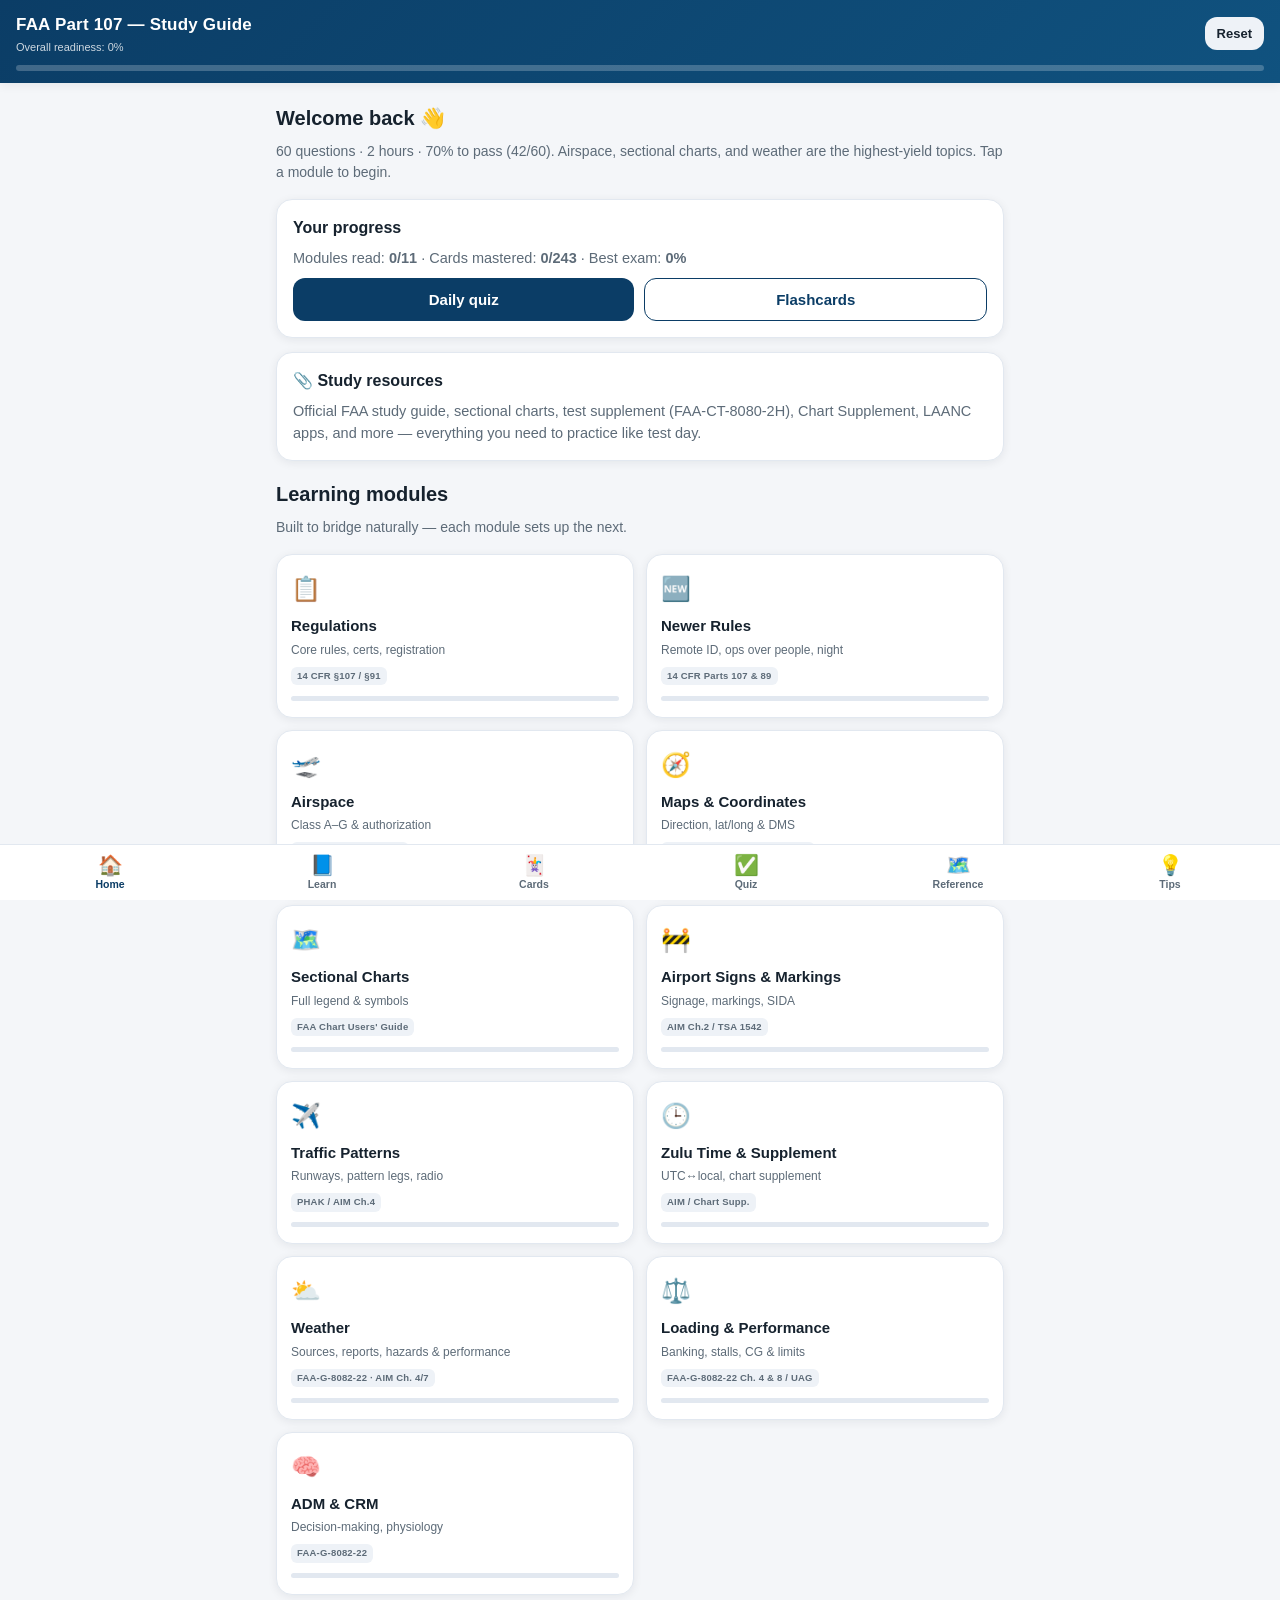
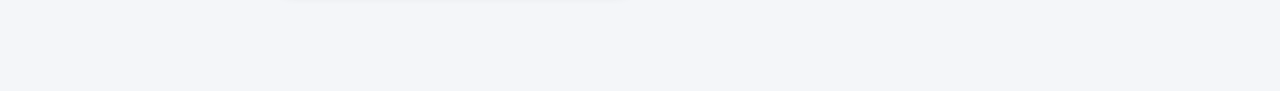
==== commit 224ebc22: "Shuffle flashcards and expand weather deck Co-authored-by: cooked170 <cooked170@users.noreply.github" ====
--- a/index.html
+++ b/index.html
@@ -2,7 +2,7 @@
 <html lang="en">
 <head>
 <meta charset="UTF-8">
-<meta name="viewport" content="width=device-width, initial-scale=1.0, viewport-fit=cover">
+<meta name="viewport" content="width=device-width, initial-scale=1.0, maximum-scale=1.0, user-scalable=no, viewport-fit=cover">
 <meta name="apple-mobile-web-app-capable" content="yes">
 <meta name="apple-mobile-web-app-status-bar-style" content="black-translucent">
 <meta name="apple-mobile-web-app-title" content="Part 107">
@@ -11,7 +11,7 @@
 <style>
 :root{
   --navy:#0b3d66; --navy2:#10527f; --sky:#2f86c5; --accent:#f4a72f;
-  --bg:#f4f6f9; --card:#ffffff; --ink:#16222e; --muted:#5d6b78; --sign-yellow:#ffcc00;
+  --bg:#f4f6f9; --card:#ffffff; --ink:#16222e; --muted:#5d6b78;
   --line:#e2e8f0; --good:#1f9d57; --bad:#d6453d; --magenta:#b4318a; --blue:#2f6fd6;
   --shadow:0 2px 10px rgba(16,34,46,.07);
   color-scheme:light;
@@ -255,7 +255,7 @@
   <!-- FLASHCARDS -->
   <section class="view" id="view-cards">
     <h2 class="sec">Flashcards</h2>
-    <p class="lead">Leitner spaced repetition: cards you miss come back sooner; cards you know move up boxes and appear less often. Repeat a deck until everything reaches the top box.</p>
+    <p class="lead">Each topic stays in its own deck. Cards are shuffled and dealt once per pass, so you see the whole deck in a fresh random order before it reshuffles. Rate each card to track mastery.</p>
     <div class="pills" id="cardPills"></div>
     <div class="box-info"><span id="deckLabel"></span><span id="deckCount"></span></div>
     <div class="fcwrap">
@@ -908,8 +908,8 @@
 <h3>Visual: sign color families</h3>
 <svg viewBox="0 0 400 130" class="diagram" xmlns="http://www.w3.org/2000/svg" role="img" aria-label="Airport sign color families">
 <rect x="15" y="20" width="110" height="44" fill="#d6453d" rx="4"/><text x="70" y="48" fill="#fff" font-family="sans-serif" font-size="14" font-weight="700" text-anchor="middle">16-34</text><text x="70" y="78" font-family="sans-serif" font-size="9" fill="#5d6b78" text-anchor="middle">RED = mandatory</text>
-<rect x="145" y="20" width="90" height="44" fill="#1a1a1a" stroke="#ffcc00" stroke-width="3" rx="4"/><text x="190" y="48" fill="#ffcc00" font-family="sans-serif" font-size="16" font-weight="700" text-anchor="middle">B</text><text x="190" y="78" font-family="sans-serif" font-size="9" fill="#5d6b78" text-anchor="middle">BLACK = location</text>
-<rect x="255" y="20" width="130" height="44" fill="#ffcc00" rx="4"/><text x="320" y="44" fill="#1a1a1a" font-family="sans-serif" font-size="12" font-weight="700" text-anchor="middle">← A  B →</text><text x="320" y="78" font-family="sans-serif" font-size="9" fill="#5d6b78" text-anchor="middle">YELLOW = direction</text>
+<rect x="145" y="20" width="90" height="44" fill="#1a1a1a" stroke="#f4a72f" stroke-width="3" rx="4"/><text x="190" y="48" fill="#f4a72f" font-family="sans-serif" font-size="16" font-weight="700" text-anchor="middle">B</text><text x="190" y="78" font-family="sans-serif" font-size="9" fill="#5d6b78" text-anchor="middle">BLACK = location</text>
+<rect x="255" y="20" width="130" height="44" fill="#f4a72f" rx="4"/><text x="320" y="44" fill="#1a1a1a" font-family="sans-serif" font-size="12" font-weight="700" text-anchor="middle">← A  B →</text><text x="320" y="78" font-family="sans-serif" font-size="9" fill="#5d6b78" text-anchor="middle">YELLOW = direction</text>
 <rect x="145" y="90" width="50" height="32" fill="#1a1a1a" rx="3"/><text x="170" y="112" fill="#fff" font-family="sans-serif" font-size="18" font-weight="700" text-anchor="middle">4</text><text x="220" y="110" font-family="sans-serif" font-size="9" fill="#5d6b78">BLACK+white # = runway dist. remaining (×1000 ft)</text>
 </svg>
 
@@ -925,16 +925,6 @@
 <tr><td><b>Runway distance remaining</b></td><td><b>Black</b> background, <b>white</b> number</td><td>Thousands of feet of runway left (e.g., "3" = 3,000 ft).</td></tr></table>
 <div class="key"><b>The one they test most:</b> a <b>runway holding position sign</b> is <b>red with white runway numbers</b>. It marks where you must hold short of a runway. Don't confuse the <b>sign</b> (what it means) with the <b>pavement marking</b> (below).</div>
 
-<h3>Visual: mandatory sign examples</h3>
-<svg viewBox="0 0 420 150" class="diagram" xmlns="http://www.w3.org/2000/svg" role="img" aria-label="Examples of runway holding position, no entry, and ILS critical area mandatory signs">
-<rect width="420" height="150" fill="#f4f6f9" rx="8"/>
-<g font-family="sans-serif" text-anchor="middle">
- <rect x="14" y="22" width="120" height="54" fill="#d6453d" rx="4"/><text x="74" y="56" fill="#fff" font-size="20" font-weight="700">9-27</text><text x="74" y="94" fill="#46586a" font-size="10">RUNWAY HOLD</text><text x="74" y="108" fill="#5d6b78" font-size="9">hold before runway</text>
- <rect x="150" y="22" width="120" height="54" fill="#d6453d" rx="4"/><circle cx="210" cy="49" r="17" fill="none" stroke="#fff" stroke-width="5"/><rect x="194" y="45" width="32" height="8" fill="#fff"/><text x="210" y="94" fill="#46586a" font-size="10">NO ENTRY</text><text x="210" y="108" fill="#5d6b78" font-size="9">do not enter this area</text>
- <rect x="286" y="22" width="120" height="54" fill="#d6453d" rx="4"/><text x="346" y="55" fill="#fff" font-size="17" font-weight="700">ILS</text><text x="346" y="94" fill="#46586a" font-size="10">ILS CRITICAL AREA</text><text x="346" y="108" fill="#5d6b78" font-size="9">hold when instructed</text>
-</g></svg>
-<p class="muted">All three are red/white mandatory signs. The inscription identifies the restriction; color identifies the family.</p>
-
 <h3>Runway holding position markings (on the pavement)</h3>
 <ul>
 <li>Painted as <b>two solid + two dashed yellow lines</b>.</li>
@@ -973,20 +963,15 @@
 <li>The opposite end is the <b>reciprocal</b> — always 18 apart (36/18, 9/27). Same strip of pavement, two directions.</li>
 </ul>
 
-<h3>🛠 Step through the pattern</h3>
-<p class="muted">Choose a runway and pattern direction, then highlight each leg. The diagram and position trainer now use the same geometry.</p>
+<h3>🛠 Step through the pattern (Runway 36, left turns)</h3>
+<p class="muted">Tap each leg to highlight it on the diagram. Aircraft fly <b>counterclockwise</b> in a standard left pattern.</p>
 <div class="tool" id="patternStepTool">
- <div class="ctrlrow"><span class="lab">Runway number: <b id="psRwyVal">36</b> &nbsp; reciprocal <b id="psRwyRecip">18</b></span>
-  <input type="range" id="psRwy" min="1" max="36" value="36" style="width:100%" oninput="psSet('rwy',this.value)"></div>
- <div class="ctrlrow"><span class="lab">Pattern</span>
-  <button class="minibtn on" id="psp_left" aria-pressed="true" onclick="psSet('pattern','left')">Left (standard)</button>
-  <button class="minibtn" id="psp_right" aria-pressed="false" onclick="psSet('pattern','right')">Right (published)</button></div>
  <div class="ctrlrow"><span class="lab">Pattern leg</span>
-  <button class="minibtn on" id="ps_upwind" aria-pressed="true" onclick="psStep('upwind')">Upwind</button>
-  <button class="minibtn" id="ps_crosswind" aria-pressed="false" onclick="psStep('crosswind')">Crosswind</button>
-  <button class="minibtn" id="ps_downwind" aria-pressed="false" onclick="psStep('downwind')">Downwind</button>
-  <button class="minibtn" id="ps_base" aria-pressed="false" onclick="psStep('base')">Base</button>
-  <button class="minibtn" id="ps_final" aria-pressed="false" onclick="psStep('final')">Final</button>
+  <button class="minibtn on" id="ps_upwind" onclick="psStep('upwind')">Upwind</button>
+  <button class="minibtn" id="ps_crosswind" onclick="psStep('crosswind')">Crosswind</button>
+  <button class="minibtn" id="ps_downwind" onclick="psStep('downwind')">Downwind</button>
+  <button class="minibtn" id="ps_base" onclick="psStep('base')">Base</button>
+  <button class="minibtn" id="ps_final" onclick="psStep('final')">Final</button>
   <button class="minibtn" onclick="psStep('next')">Next ›</button></div>
  <div id="patternDiagram"></div>
  <div class="readout" id="psReadout"></div>
@@ -1000,23 +985,20 @@
 <div class="key"><b>Hand trick:</b> point your flat hand in the <b>landing direction</b>. For a <b>left</b> pattern, your <b>left</b> side is the downwind side. Runway 36 (landing north) → left downwind sits to the <b>west</b> of the runway.</div>
 
 <h3>Segmented circle — how airports publish pattern direction</h3>
-<svg viewBox="0 0 320 190" class="diagram" style="max-width:400px" xmlns="http://www.w3.org/2000/svg" role="img" aria-label="Segmented circle with a north-south landing strip and L-shaped indicators showing left traffic for runway 36">
-<rect width="320" height="190" fill="#f4f6f9" rx="8"/>
-<circle cx="160" cy="100" r="62" fill="none" stroke="#5d6b78" stroke-width="4" stroke-dasharray="14 9"/>
-<line x1="160" y1="62" x2="160" y2="138" stroke="#3a3a3a" stroke-width="8"/>
-<text x="164" y="76" font-family="sans-serif" font-size="9" fill="#fff">36</text>
-<text x="164" y="134" font-family="sans-serif" font-size="9" fill="#fff">18</text>
-<g fill="none" stroke="#2f6fd6" stroke-width="6" stroke-linecap="square">
- <path d="M116 54 L116 32 L144 32"/>
- <path d="M116 146 L116 168 L144 168"/>
-</g>
-<g font-family="sans-serif" fill="#46586a">
- <text x="160" y="17" font-size="10" font-weight="700" text-anchor="middle">Example: left traffic for Runway 36</text>
- <text x="205" y="54" font-size="9">landing strip</text>
- <text x="12" y="104" font-size="9">L-shaped traffic</text><text x="12" y="116" font-size="9">pattern indicators</text>
-</g>
+<svg viewBox="0 0 280 160" class="diagram" style="max-width:340px" xmlns="http://www.w3.org/2000/svg" role="img" aria-label="Segmented circle showing left traffic pattern">
+<rect width="280" height="160" fill="#f4f6f9" rx="8"/>
+<circle cx="140" cy="88" r="52" fill="none" stroke="#5d6b78" stroke-width="1.5" stroke-dasharray="8 6"/>
+<g stroke="#2f6fd6" stroke-width="2.5" fill="none">
+<path d="M140 36 L140 58"/><path d="M188 88 L166 88"/><path d="M140 140 L140 118"/><path d="M92 88 L114 88"/></g>
+<polygon points="140,32 136,44 144,44" fill="#2f6fd6"/>
+<polygon points="192,88 180,84 180,92" fill="#2f6fd6"/>
+<polygon points="140,144 136,132 144,132" fill="#2f6fd6"/>
+<polygon points="88,88 100,84 100,92" fill="#2f6fd6"/>
+<line x1="128" y1="88" x2="152" y2="88" stroke="#3a3a3a" stroke-width="5"/>
+<text x="140" y="92" font-family="sans-serif" font-size="9" fill="#fff" text-anchor="middle">36</text>
+<text x="140" y="18" font-family="sans-serif" font-size="10" font-weight="700" fill="#46586a" text-anchor="middle">Segmented circle — arrows = pattern turns</text>
+<text x="200" y="130" font-family="sans-serif" font-size="9" fill="#5d6b78">L-shaped ticks on one side = left pattern</text>
 </svg>
-<p class="muted">The segmented circle helps pilots locate the wind/traffic indicators. The <b>landing strip indicator</b> shows runway alignment; the <b>L-shaped traffic pattern indicators</b> show which side and turn direction to use. Do not infer direction from the circle segments themselves.</p>
 
 <h3>🛠 Interactive: where's the traffic?</h3>
 <p class="muted">Set the runway, pattern hand, and the leg an aircraft reported, then drag the observer dot to your position. The tool shows where the traffic is and which way to look.</p>
@@ -1024,19 +1006,15 @@
  <div class="ctrlrow"><span class="lab">Runway number: <b id="ptRwyVal">36</b> &nbsp; reciprocal <b id="ptRwyRecip">18</b></span>
   <input type="range" id="ptRwy" min="1" max="36" value="36" style="width:100%" oninput="ptSet('rwy',this.value)"></div>
  <div class="ctrlrow"><span class="lab">Pattern</span>
-  <button class="minibtn on" id="ptp_left" aria-pressed="true" onclick="ptSet('pattern','left')">Left (standard)</button>
-  <button class="minibtn" id="ptp_right" aria-pressed="false" onclick="ptSet('pattern','right')">Right</button></div>
+  <button class="minibtn on" id="ptp_left" onclick="ptSet('pattern','left')">Left (standard)</button>
+  <button class="minibtn" id="ptp_right" onclick="ptSet('pattern','right')">Right</button></div>
  <div class="ctrlrow"><span class="lab">Reported leg</span>
-  <button class="minibtn" id="ptl_upwind" aria-pressed="false" onclick="ptSet('leg','upwind')">Upwind</button>
-  <button class="minibtn" id="ptl_crosswind" aria-pressed="false" onclick="ptSet('leg','crosswind')">Crosswind</button>
-  <button class="minibtn on" id="ptl_downwind" aria-pressed="true" onclick="ptSet('leg','downwind')">Downwind</button>
-  <button class="minibtn" id="ptl_base" aria-pressed="false" onclick="ptSet('leg','base')">Base</button>
-  <button class="minibtn" id="ptl_final" aria-pressed="false" onclick="ptSet('leg','final')">Final</button></div>
+  <button class="minibtn" id="ptl_upwind" onclick="ptSet('leg','upwind')">Upwind</button>
+  <button class="minibtn" id="ptl_crosswind" onclick="ptSet('leg','crosswind')">Crosswind</button>
+  <button class="minibtn on" id="ptl_downwind" onclick="ptSet('leg','downwind')">Downwind</button>
+  <button class="minibtn" id="ptl_base" onclick="ptSet('leg','base')">Base</button>
+  <button class="minibtn" id="ptl_final" onclick="ptSet('leg','final')">Final</button></div>
  <div id="ptCanvas"></div>
- <div class="ctrlrow"><span class="lab">Observer position (keyboard alternative)</span>
-  <button class="minibtn" onclick="ptMove(150,35)">North</button><button class="minibtn" onclick="ptMove(35,150)">West</button>
-  <button class="minibtn" onclick="ptMove(150,150)">Center</button><button class="minibtn" onclick="ptMove(265,150)">East</button>
-  <button class="minibtn" onclick="ptMove(150,265)">South</button></div>
  <div class="readout" id="ptReadout"></div>
  <p class="muted" style="font-size:11px;margin:8px 0 0">Tap or drag the yellow dot to set your position. Red = the reported leg.</p>
 </div>
@@ -1051,10 +1029,6 @@
 <p>An aircraft reports "left downwind, runway 36." You're northwest of the field. Roughly where do you look for it?</p>
 <div class="rev" onclick="this.parentElement.classList.toggle('show')">Reveal answer ▾</div>
 <div class="ans">Runway 36 lands to the north; left downwind is west of the runway, flown southbound. From a spot northwest of the field, that traffic is to your south/southeast. (Use the tool above to confirm with your exact position.)</div></div>
-<div class="exq"><span class="lbl">Example problem</span>
-<p>Runway 27 uses right traffic. On which side of the runway is downwind, and which direction does the aircraft fly?</p>
-<div class="rev" onclick="this.parentElement.classList.toggle('show')">Reveal answer ▾</div>
-<div class="ans">Landing direction is west. The right side while facing west is north, so right downwind is north of the runway and flown eastbound—opposite the landing direction.</div></div>
 <div class="bridge"><b>Bridge →</b> Chart Supplement hours (like when a field is attended) are published in Zulu. Next: <b>Zulu Time</b>.</div>
 `},
 time:{title:'Zulu Time & the Chart Supplement',icon:'🕒',html:`
@@ -1461,7 +1435,7 @@
   ["Runway distance remaining sign?","Black background, white number = thousands of feet left (e.g., '4' = 4,000 ft)."],
   ["Runway holding position MARKING — pattern?","Two solid + two dashed yellow lines on the pavement."],
   ["Which side of the hold marking do you stay on?","Solid-line side — dashed lines face the runway."],
-  ["Sign vs marking — exam trick?","Red/white SIGN = mandatory rule. The runway hold MARKING is specifically two solid + two dashed yellow lines; hold on the solid side."],
+  ["Sign vs marking — exam trick?","Red SIGN = mandatory rule. Yellow MARKING = where to hold on the pavement."],
   ["What is a SIDA?","Security Identification Display Area — secured airport zone (TSA, not FAA)."],
   ["What's required to access a SIDA?","Airport-issued ID badge, security/background check, and airport-specific training."],
  ],
@@ -1523,6 +1497,45 @@
  ["Frost before flight?","Remove it completely — frost reduces lift and increases drag."],
  ["Part 107 weather minimums?","At least 3 SM visibility; 500 ft below and 2,000 ft horizontally from clouds."],
  ["Five-look weather scan?","Now, Next, Nasty, Nearby, Numbers: observations, forecasts, hazards, local update, limits."],
+ ["What is the ASOS/AWOS density-altitude question trap?","Do not assume both systems always report density altitude whenever it is more than 1,000 ft above airport elevation. The core exam association is that ASOS performs the observing functions used to generate METAR reports."],
+ ["Why does unequal heating of Earth's surface affect weather?","Different surfaces and locations warm at different rates, creating temperature and pressure differences that drive air movement, wind, and weather."],
+ ["Why can altimeter settings differ between nearby reporting points?","Atmospheric pressure varies from place to place, partly because of unequal heating. Since an altimeter setting is based on local pressure, reporting points can have different settings."],
+ ["What does the Coriolis force do to moving air?","Earth's rotation creates an apparent deflection: to the right in the Northern Hemisphere and to the left in the Southern Hemisphere."],
+ ["What is radiation fog?","Fog formed when the ground loses heat by radiation, usually overnight, and cools nearby moist air to its dew point."],
+ ["What conditions most favor radiation fog?","Warm, moist air over low, flat terrain on a clear, calm night."],
+ ["Why do clear skies favor radiation fog?","Without cloud cover, the ground radiates heat away efficiently overnight and cools the air directly above it toward the dew point."],
+ ["Why do calm or very light winds favor radiation fog?","Little mixing occurs, allowing air next to the cold ground to cool enough to reach saturation."],
+ ["Why does low terrain favor radiation fog?","Cold, dense air settles into low areas such as valleys and basins; if it is moist enough, cooling to the dew point produces fog."],
+ ["How do temperature and dew point relate to fog or cloud formation?","As temperature approaches the dew point, relative humidity approaches saturation. At saturation, water vapor can condense into the droplets that form fog or clouds."],
+ ["Radiation fog vs advection fog?","Radiation fog forms when cooling ground chills nearby air, usually overnight. Advection fog forms when moist air moves over a colder surface and cools to its dew point."],
+ ["What is an air-mass thunderstorm?","A relatively isolated storm in unstable air, commonly triggered when surface heating makes warm, moist air rise."],
+ ["What is a steady-state thunderstorm?","A longer-lived storm sustained by continuing lift from a weather system, such as a front, convergence, or an upper-level feature."],
+ ["What is a squall line?","A long, narrow, organized line or band of thunderstorms—not one individual thunderstorm."],
+ ["Why are squall lines especially dangerous?","They can form a difficult-to-circumnavigate barrier containing severe turbulence, strong updrafts and downdrafts, lightning, hail, and heavy precipitation."],
+ ["What are the three stages of a thunderstorm?","Cumulus: updraft dominates. Mature: updrafts and downdrafts coexist and hazards peak. Dissipating: downdraft dominates and cuts off the warm, moist inflow."],
+ ["What characterizes a thunderstorm's cumulus stage?","Strong updrafts carry warm, moist air upward and build the cloud vertically; the storm is primarily an updraft system."],
+ ["What characterizes a thunderstorm's mature stage?","Strong updrafts and downdrafts coexist with precipitation. This is generally the most dangerous stage, with turbulence, lightning, hail, and other hazards possible."],
+ ["What characterizes a thunderstorm's dissipating stage?","The downdraft dominates, cutting off the supply of rising warm, moist air; the updraft weakens and the storm dissipates."],
+ ["Must thunderstorm precipitation reach the ground to create a downdraft?","No. Falling precipitation and evaporative cooling can create descending, denser air within the storm even if the precipitation evaporates before reaching the ground."],
+ ["How does precipitation strengthen a thunderstorm downdraft?","Falling precipitation drags surrounding air downward, while evaporation cools the air so it becomes denser and sinks."],
+ ["Can thunderstorm updrafts and downdrafts exist at the same time?","Yes. Both coexist during the mature stage while precipitation falls and the updraft continues feeding warm, moist air into the storm."],
+ ["What happens when a thunderstorm's downdraft overwhelms its updraft?","The downdraft cuts off warm, moist inflow, the updraft weakens, and the storm enters the dissipating stage."],
+ ["What is standard sea-level atmospheric pressure?","29.92 inches of mercury (inHg)."],
+ ["What is standard sea-level temperature?","15°C (59°F)."],
+ ["What standard temperature lapse rate should you know?","About 2°C (3.5°F) colder per 1,000 ft of altitude gained in the standard atmosphere."],
+ ["Using the exam's rough pressure rule, what is pressure at 3,000 ft?","Start at 29.92 inHg and subtract about 1.00 inHg per 1,000 ft: 29.92 − 3.00 = 26.92 inHg. This is a simplified estimate, not an exact pressure law."],
+ ["What does an altimeter use to indicate altitude?","It senses atmospheric pressure and applies the selected altimeter setting. An incorrect setting can make indicated altitude differ from true altitude relative to the reference."],
+ ["What does “high to low, look out below” mean?","Flying from higher pressure to lower pressure without resetting the altimeter makes true altitude lower than indicated—you are lower than the altimeter says."],
+ ["In a TAF, what does PROB40 mean?","A 40% probability of the specified precipitation or thunderstorms and associated conditions during the stated period."],
+ ["In a legacy test-supplement TAF, how is a four-digit period such as 2022 read?","As 2000Z through 2200Z: the first pair is the start hour and the second pair is the end hour. Current TAFs normally include day and hour as DDHH/DDHH."],
+ ["In a legacy test-supplement TAF, what does the period 1216 mean?","1200Z through 1600Z. Current TAF period groups normally include the day as well as the hour."],
+ ["How does a legacy TAF period such as 2202 cross midnight?","It runs from 2200Z through 0200Z the next day."],
+ ["What is the difference between FM2200 and 2022 in a legacy TAF example?","FM2200 starts new prevailing conditions at 2200Z; 2022 is a bounded 2000Z–2200Z period attached to a probability or temporary group."],
+ ["What does 1SM mean in a TAF?","Forecast visibility of 1 statute mile."],
+ ["What does TSRA mean in a TAF?","Thunderstorm with rain."],
+ ["What does OVC008CB mean in a TAF?","Overcast cumulonimbus with a cloud base at 800 ft AGL: OVC = overcast, 008 = 800 ft, and CB = cumulonimbus."],
+ ["Why is 2000Z the answer for “PROB40 2022 1SM TSRA OVC008CB”?","The probability period begins at 2000Z, and its 1 SM visibility is below the Part 107 minimum of 3 SM. The question asks for the earliest time visibility may fall below the minimum."],
+ ["How do you find when a TAF may first forecast visibility below 3 SM?","Find a visibility value below 3 SM, identify the forecast group containing it, and use the beginning of that group's time period. A PROB group means the condition is possible, not certain."],
  ],
  loading:[
   ["What is load factor?","Total lift divided by aircraft weight, expressed in Gs. Unaccelerated straight-and-level flight is 1 G."],
@@ -1654,8 +1667,6 @@
   {q:"For the most comprehensive information about an airport, consult the:",opts:["Sectional chart","Chart Supplement","METAR","NOTAM"],a:1,e:"The Chart Supplement (formerly A/FD) is the deep reference."},
   {q:"Access to an airport SIDA requires:",opts:["Only a Part 107 certificate","An FAA medical","An airport ID badge, background check, and training","Nothing special"],a:2,e:"SIDA is a TSA security area (49 CFR 1542) — badge, vetting, airport-specific training."},
   {q:"A black sign with a white '4' beside the runway means:",opts:["Taxiway 4","4,000 ft of runway remaining","Runway 4","Gate 4"],a:1,e:"Runway distance remaining sign — 4,000 ft left."},
-  {fig:`<svg viewBox="0 0 260 90" xmlns="http://www.w3.org/2000/svg" role="img" aria-label="Red mandatory sign showing a white no-entry symbol"><rect x="30" y="15" width="200" height="60" fill="#d6453d" rx="4"/><circle cx="130" cy="45" r="21" fill="none" stroke="#fff" stroke-width="6"/><rect x="110" y="40" width="40" height="10" fill="#fff"/></svg>`,q:"Refer to the figure. What does this sign mean?",opts:["Taxiway location","No entry","Runway distance remaining","Proceed to the terminal"],a:1,e:"The white circle and bar on red is a mandatory NO ENTRY sign. Do not enter the area."},
-  {fig:`<svg viewBox="0 0 260 90" xmlns="http://www.w3.org/2000/svg" role="img" aria-label="Red mandatory ILS critical area sign"><rect x="30" y="15" width="200" height="60" fill="#d6453d" rx="4"/><text x="130" y="53" fill="#fff" font-family="sans-serif" font-size="24" font-weight="700" text-anchor="middle">ILS</text></svg>`,q:"Refer to the figure. This mandatory sign marks:",opts:["An ILS critical-area holding position","An airport location beacon","A taxiway destination","An instrument landing runway only"],a:0,e:"Red and white identifies a mandatory sign. The ILS inscription marks the ILS critical-area holding position; hold when instructed by ATC."},
  ],
  pattern:[
   {q:"Runway 22 corresponds to a magnetic heading of about:",opts:["022°","202°","220°","2,200°"],a:2,e:"Runway number ×10 → 220°."},
@@ -1664,8 +1675,6 @@
   {q:"For runway 36 with a standard (left) pattern, the downwind leg is:",opts:["East of the runway","West of the runway","North of the runway","South of the runway"],a:1,e:"Landing north, left pattern → downwind is west of the runway."},
   {q:"At a non-towered airport with no UNICOM or FSS, self-announce on:",opts:["121.5","122.9 (MULTICOM)","118.0","Guard"],a:1,e:"MULTICOM 122.9 is the default self-announce frequency."},
   {q:"A standard position to self-announce inbound is:",opts:["50 miles out","10 miles out and entering downwind","Only after landing","Never"],a:1,e:"Announce ~10 miles out, entering downwind, base, final, and clear of the runway."},
-  {fig:`<svg viewBox="0 0 320 220" xmlns="http://www.w3.org/2000/svg" role="img" aria-label="North-south runway with a highlighted traffic pattern east of the runway"><rect width="320" height="220" fill="#eef4ea"/><text x="300" y="18" font-family="sans-serif" font-size="11" text-anchor="end">N ↑</text><line x1="160" y1="70" x2="160" y2="150" stroke="#333" stroke-width="9"/><text x="164" y="83" fill="#fff" font-size="10">36</text><path d="M160 70 L160 38 L238 38 L238 182 L160 182 L160 150" fill="none" stroke="#d6453d" stroke-width="4"/><path d="M238 72 L232 84 L244 84 Z" fill="#d6453d"/><text x="238" y="112" font-family="sans-serif" font-size="11" text-anchor="middle">DOWNWIND</text></svg>`,q:"Refer to the figure. The pattern is east of Runway 36 and the turns are clockwise. This is:",opts:["Standard left traffic","Right traffic","A straight-in approach","Runway 18 left traffic"],a:1,e:"Facing north on Runway 36, the east side is the pilot's right. Clockwise turns therefore depict right traffic."},
-  {fig:`<svg viewBox="0 0 320 190" xmlns="http://www.w3.org/2000/svg" role="img" aria-label="East-west runway 27 with an aircraft north of the runway flying east"><rect width="320" height="190" fill="#eef4ea"/><text x="300" y="18" font-family="sans-serif" font-size="11" text-anchor="end">N ↑</text><line x1="75" y1="105" x2="245" y2="105" stroke="#333" stroke-width="10"/><text x="84" y="109" fill="#fff" font-size="10">27</text><text x="231" y="109" fill="#fff" font-size="10">9</text><line x1="95" y1="50" x2="225" y2="50" stroke="#d6453d" stroke-width="4"/><path d="M232 50 L218 43 L218 57 Z" fill="#d6453d"/><text x="160" y="38" font-family="sans-serif" font-size="11" text-anchor="middle">aircraft flying east</text></svg>`,q:"Refer to the figure. An aircraft is north of Runway 27 and flying east, opposite the landing heading. Which leg and pattern is shown?",opts:["Left downwind","Right downwind","Left base","Right final"],a:1,e:"The aircraft is parallel and opposite the Runway 27 landing direction, so it is downwind. North is the right side when facing west, making this right downwind."},
  ],
  time:[
   {q:"Chart Supplement operating hours are published in:",opts:["Local time","Zulu (UTC)","MST always","No standard"],a:1,e:"Zulu/UTC — you convert to local."},
@@ -1953,28 +1962,6 @@
 <tr><td>METAR/forecast winds = <b>true</b></td><td>Tower/ATIS winds = <b>magnetic</b></td></tr>
 </table></div>`,
 
- 'Airport signs & markings':`
-<div class="card"><h3>Airport sign recognition</h3>
-<table class="ref"><tr><th>Appearance</th><th>Meaning</th><th>Example</th></tr>
-<tr><td><b style="color:#b42318">Red / white</b></td><td>Mandatory instruction</td><td>Runway hold, NO ENTRY, ILS critical area</td></tr>
-<tr><td><b>Black / <span style="color:#8a6900">yellow</span></b></td><td>Location: where you are</td><td>Taxiway B</td></tr>
-<tr><td><b style="background:#ffcc00;padding:1px 4px">Yellow / black</b></td><td>Direction or destination</td><td>← A, RUNWAY 27 →</td></tr>
-<tr><td><b>Black / white number</b></td><td>Runway distance remaining</td><td>4 = 4,000 ft remaining</td></tr>
-</table>
-<div class="key"><b>Sign vs marking:</b> the red/white <b>sign</b> gives a mandatory instruction. The pavement <b>marking</b> is two solid plus two dashed yellow lines; hold on the solid-line side.</div></div>`,
-
- 'Traffic patterns & radio':`
-<div class="card"><h3>Traffic pattern quick reference</h3>
-<table class="ref"><tr><th>Leg</th><th>Relationship to landing direction</th></tr>
-<tr><td>Upwind</td><td>Aligned with runway, departing in landing direction</td></tr>
-<tr><td>Crosswind</td><td>Perpendicular, moving toward the pattern side</td></tr>
-<tr><td>Downwind</td><td>Parallel, opposite landing direction</td></tr>
-<tr><td>Base</td><td>Perpendicular, turning toward final</td></tr>
-<tr><td>Final</td><td>Aligned with runway, approaching in landing direction</td></tr>
-</table>
-<p><b>Default:</b> left turns unless right traffic is published. Runway number × 10 ≈ magnetic heading; reciprocal runway numbers differ by 18.</p>
-<p><b>Non-towered calls:</b> about 10 miles out, entering downwind, base, final, and clear of runway. Confirm CTAF on the chart; MULTICOM is 122.9 where no UNICOM or FSS exists.</p></div>`,
-
  'Sources by topic':`
 <div class="card"><h3>Which document covers what</h3>
 <p class="muted">FAA-G-8082-22 is a study guide that points to other references. Know where each topic actually lives so gaps are obvious.</p>
@@ -2113,8 +2100,9 @@
  if(id==='loading')setTimeout(initBankTool,30);
 }
 
-/* ---- Flashcards (Leitner) ---- */
+/* ---- Flashcards (shuffled decks + mastery boxes) ---- */
 let curDeck='regs', curCard=null, cardFlipped=false;
+const cardQueues={}, lastCardByDeck={};
 function initCardState(){
  Object.keys(DECKS).forEach(d=>DECKS[d].forEach((c,i)=>{
    const key=d+'_'+i; if(!(key in state.cards)) state.cards[key]=1;
@@ -2134,12 +2122,18 @@
  return {mastered,total:arr.length};
 }
 function pickCard(){
- // weighted: lower box = more likely
  const arr=DECKS[curDeck];
- const pool=[];
- arr.forEach((c,i)=>{const box=state.cards[curDeck+'_'+i]||1;const w=Math.max(1,6-box);for(let k=0;k<w;k++)pool.push(i);});
- if(!pool.length)return null;
- return pool[Math.floor(Math.random()*pool.length)];
+ if(!arr.length)return null;
+ if(!cardQueues[curDeck]||!cardQueues[curDeck].length){
+   cardQueues[curDeck]=shuffle(arr.map((c,i)=>i));
+   // Do not deal the previous pass's last card first after a reshuffle.
+   if(arr.length>1&&cardQueues[curDeck][0]===lastCardByDeck[curDeck]){
+     [cardQueues[curDeck][0],cardQueues[curDeck][1]]=[cardQueues[curDeck][1],cardQueues[curDeck][0]];
+   }
+ }
+ const i=cardQueues[curDeck].shift();
+ lastCardByDeck[curDeck]=i;
+ return i;
 }
 function nextCard(){
  cardFlipped=false;el('flashcard').classList.remove('flip');
@@ -2296,14 +2290,14 @@
  const rv=el('ptRwyVal'),rr=el('ptRwyRecip');
  if(rv)rv.textContent=pt.rwy;
  if(rr)rr.textContent=ptRecip(pt.rwy);
- ['left','right'].forEach(p=>{const b=el('ptp_'+p);if(b){const on=pt.pattern===p;b.classList.toggle('on',on);b.setAttribute('aria-pressed',on);}});
- ['upwind','crosswind','downwind','base','final'].forEach(l=>{const b=el('ptl_'+l);if(b){const on=pt.leg===l;b.classList.toggle('on',on);b.setAttribute('aria-pressed',on);}});
+ ['left','right'].forEach(p=>{const b=el('ptp_'+p);if(b)b.classList.toggle('on',pt.pattern===p);});
+ ['upwind','crosswind','downwind','base','final'].forEach(l=>{const b=el('ptl_'+l);if(b)b.classList.toggle('on',pt.leg===l);});
  ptRedraw();
 }
-function patternGeometry(rwy,pattern){
- const cx=150,cy=155,H=rwy*10*Math.PI/180;
+function ptGeom(){
+ const cx=150,cy=155,H=pt.rwy*10*Math.PI/180;
  const d={x:Math.sin(H),y:-Math.cos(H)};
- const side=pattern==='left'?{x:d.y,y:-d.x}:{x:-d.y,y:d.x};
+ const side=pt.pattern==='left'?{x:d.y,y:-d.x}:{x:-d.y,y:d.x};
  const L=40,Ud=55,W=74,Fd=74;
  const add=(p,v,s)=>({x:p.x+v.x*s,y:p.y+v.y*s});
  const C={x:cx,y:cy};
@@ -2322,14 +2316,13 @@
  };
  return {C,A,B,legs};
 }
-function ptGeom(){return patternGeometry(pt.rwy,pt.pattern);}
 function compass8(brg){const dirs=['N','NE','E','SE','S','SW','W','NW'];return dirs[Math.round(((brg%360)+360)%360/45)%8];}
 function ptBearing(from,to){let b=Math.atan2(to.x-from.x,-(to.y-from.y))*180/Math.PI;return (b+360)%360;}
 function ptRedraw(){
  const cv=el('ptCanvas'); if(!cv)return;
  const g=ptGeom();
  const line=(p,q,c,w)=>`<line x1="${p.x.toFixed(1)}" y1="${p.y.toFixed(1)}" x2="${q.x.toFixed(1)}" y2="${q.y.toFixed(1)}" stroke="${c}" stroke-width="${w}" stroke-linecap="round"/>`;
- let svg=`<svg viewBox="0 0 300 300" xmlns="http://www.w3.org/2000/svg" role="img" aria-label="Runway ${pt.rwy} ${pt.pattern} traffic pattern with ${pt.leg} highlighted">`;
+ let svg=`<svg viewBox="0 0 300 300" xmlns="http://www.w3.org/2000/svg">`;
  svg+=`<text x="286" y="16" font-family="sans-serif" font-size="10" fill="#7a8794" text-anchor="end">N ↑</text>`;
  ['upwind','crosswind','downwind','base','final'].forEach(k=>{const L=g.legs[k];const on=(k===pt.leg);svg+=line(L.a,L.b,on?'#d6453d':'#2f6fd6',on?5:2.5);});
  svg+=line(g.A,g.B,'#3a3a3a',7);
@@ -2345,7 +2338,6 @@
  const ro=el('ptReadout');
  if(ro)ro.innerHTML=`Runway <b>${pt.rwy}</b> → landing heading ~<b>${pt.rwy*10}°</b>. The <b>${pt.pattern} ${legName}</b> leg is <b>${fieldDir}</b> of the field. From your position (yellow dot), look to the <b>${lookDir}</b>.`;
 }
-function ptMove(x,y){pt.obs={x,y};ptRedraw();}
 function initPatternTool(){
  const cv=el('ptCanvas'); if(!cv)return;
  pt.obs={x:70,y:70};
@@ -2634,45 +2626,43 @@
 const PS_INFO={
  upwind:{name:'Upwind',desc:'Departure leg — climb straight out aligned with the runway, same direction as takeoff/landing heading.'},
  crosswind:{name:'Crosswind',desc:'Turn 90° from upwind — perpendicular to the runway, begins moving away from the airport.'},
- downwind:{name:'Downwind',desc:'Parallel to the runway, flown <b>opposite</b> the landing direction.'},
+ downwind:{name:'Downwind',desc:'Parallel to the runway, flown <b>opposite</b> the landing direction. For RWY 36 left pattern: west side, flying south.'},
  base:{name:'Base',desc:'Turn perpendicular toward the runway — bridges downwind to final approach.'},
  final:{name:'Final',desc:'Aligned with the runway on approach to land — last leg before touchdown.'}
 };
-let ps={rwy:36,pattern:'left'},psLeg='upwind';
-function psSet(kind,val){
- if(kind==='rwy')ps.rwy=parseInt(val,10)||36;
- if(kind==='pattern')ps.pattern=val;
- psRedraw();
-}
+let psLeg='upwind';
 function psStep(leg){
  if(leg==='next'){const i=PS_LEGS.indexOf(psLeg);psLeg=PS_LEGS[(i+1)%PS_LEGS.length];}
  else psLeg=leg;
  psRedraw();
 }
 function psRedraw(){
- const rv=el('psRwyVal'),rr=el('psRwyRecip');
- if(rv)rv.textContent=ps.rwy;
- if(rr)rr.textContent=ptRecip(ps.rwy);
- ['left','right'].forEach(p=>{const b=el('psp_'+p);if(b){const on=ps.pattern===p;b.classList.toggle('on',on);b.setAttribute('aria-pressed',on);}});
- PS_LEGS.forEach(l=>{const b=el('ps_'+l);if(b){const on=l===psLeg;b.classList.toggle('on',on);b.setAttribute('aria-pressed',on);}});
+ PS_LEGS.forEach(l=>{const b=el('ps_'+l);if(b)b.classList.toggle('on',l===psLeg);});
  const cols={upwind:'#d6453d',crosswind:'#f4a72f',downwind:'#2f6fd6',base:'#1f9d57',final:'#b4318a'};
  const w={upwind:5,crosswind:4,downwind:5,base:4,final:5};
- const g=patternGeometry(ps.rwy,ps.pattern),{A,B,legs}=g;
+ const cx=150,cy=155,L=42,Ud=50,W=68,Fd=68;
+ const d={x:0,y:-1};
+ const side={x:-1,y:0};
+ const add=(p,v,s)=>({x:p.x+v.x*s,y:p.y+v.y*s});
+ const C={x:cx,y:cy};
+ const A=add(C,d,-L),B=add(C,d,L),U=add(C,d,L+Ud),Uc=add(U,side,W),Db=add(add(C,d,-(L+Ud)),side,W),Fp=add(C,d,-(L+Fd));
+ const legs={
+  upwind:{a:B,b:U},crosswind:{a:U,b:Uc},downwind:{a:Uc,b:Db},base:{a:Db,b:Fp},final:{a:Fp,b:A}
+ };
  const line=(p,q,k)=>{const on=k===psLeg;return `<line x1="${p.x}" y1="${p.y}" x2="${q.x}" y2="${q.y}" stroke="${on?cols[k]:'#c3ccd6'}" stroke-width="${on?w[k]:2}" stroke-linecap="round"/>`;};
- let svg=`<svg viewBox="0 0 300 300" xmlns="http://www.w3.org/2000/svg" role="img" aria-label="Runway ${ps.rwy} ${ps.pattern} traffic pattern with ${psLeg} highlighted">`;
+ let svg=`<svg viewBox="0 0 300 300" xmlns="http://www.w3.org/2000/svg">`;
  svg+=`<text x="286" y="16" font-family="sans-serif" font-size="10" fill="#7a8794" text-anchor="end">N ↑</text>`;
  PS_LEGS.forEach(k=>{const Lg=legs[k];svg+=line(Lg.a,Lg.b,k);});
  svg+=`<line x1="${A.x}" y1="${A.y}" x2="${B.x}" y2="${B.y}" stroke="#3a3a3a" stroke-width="7"/>`;
- svg+=`<text x="${A.x}" y="${A.y+4}" font-family="sans-serif" font-size="9" font-weight="700" fill="#fff" text-anchor="middle">${ps.rwy}</text>`;
+ svg+=`<text x="${A.x}" y="${A.y+4}" font-family="sans-serif" font-size="9" font-weight="700" fill="#fff" text-anchor="middle">36</text>`;
  PS_LEGS.forEach(k=>{const m={x:(legs[k].a.x+legs[k].b.x)/2,y:(legs[k].a.y+legs[k].b.y)/2};const on=k===psLeg;
   svg+=`<text x="${m.x}" y="${m.y-6}" font-family="sans-serif" font-size="${on?10:8}" font-weight="${on?700:400}" fill="${on?cols[k]:'#9aa7b4'}" text-anchor="middle">${PS_INFO[k].name}</text>`;});
  svg+=`</svg>`;
  const dg=el('patternDiagram');if(dg)dg.innerHTML=svg;
  const ro=el('psReadout');
- const sideDir=compass8(ptBearing(g.C,legs.downwind.mid));
- if(ro)ro.innerHTML=`<b>${PS_INFO[psLeg].name}</b> — ${PS_INFO[psLeg].desc}<br>Runway <b>${ps.rwy}</b>, <b>${ps.pattern}</b> traffic: downwind is <b>${sideDir}</b> of the field.`;
-}
-function initPatternStepper(){ps={rwy:36,pattern:'left'};psLeg='upwind';psRedraw();}
+ if(ro)ro.innerHTML=`<b>${PS_INFO[psLeg].name}</b> — ${PS_INFO[psLeg].desc}`;
+}
+function initPatternStepper(){psLeg='upwind';psRedraw();}
 
 /* ---- Interactive: Newer rules — category matcher ---- */
 const NR_SCENARIOS=[
@@ -2782,15 +2772,12 @@
 /* ---- Interactive: Airport sign flash recognizer ---- */
 function signSvg(kind,text,extra){
  const w=260,h=80;
- const open=label=>`<svg viewBox="0 0 ${w} ${h}" xmlns="http://www.w3.org/2000/svg" role="img" aria-label="${label}">`;
- if(kind==='hold')return `${open('Red and white mandatory runway holding position sign '+text)}<rect x="30" y="15" width="200" height="50" fill="#d6453d" rx="4"/><text x="130" y="48" fill="#fff" font-family="sans-serif" font-size="22" font-weight="700" text-anchor="middle">${text}</text></svg>`;
- if(kind==='noentry')return `${open('Red and white mandatory no entry sign')}<rect x="30" y="15" width="200" height="50" fill="#d6453d" rx="4"/><circle cx="130" cy="40" r="17" fill="none" stroke="#fff" stroke-width="5"/><rect x="114" y="36" width="32" height="8" fill="#fff"/></svg>`;
- if(kind==='ils')return `${open('Red and white mandatory ILS critical area sign')}<rect x="30" y="15" width="200" height="50" fill="#d6453d" rx="4"/><text x="130" y="48" fill="#fff" font-family="sans-serif" font-size="22" font-weight="700" text-anchor="middle">ILS</text></svg>`;
- if(kind==='loc')return `${open('Black and yellow location sign '+text)}<rect x="50" y="15" width="160" height="50" fill="#1a1a1a" stroke="#ffcc00" stroke-width="4" rx="4"/><text x="130" y="50" fill="#ffcc00" font-family="sans-serif" font-size="28" font-weight="700" text-anchor="middle">${text}</text></svg>`;
- if(kind==='dir')return `${open('Yellow and black direction sign '+text)}<rect x="30" y="15" width="200" height="50" fill="#ffcc00" rx="4"/><text x="130" y="48" fill="#1a1a1a" font-family="sans-serif" font-size="18" font-weight="700" text-anchor="middle">${text}</text></svg>`;
- if(kind==='dest')return `${open('Yellow and black destination sign '+text)}<rect x="30" y="15" width="200" height="50" fill="#ffcc00" rx="4"/><text x="120" y="46" fill="#1a1a1a" font-family="sans-serif" font-size="16" font-weight="700" text-anchor="middle">${text}</text><text x="195" y="46" fill="#1a1a1a" font-size="20">→</text></svg>`;
- if(kind==='dist')return `${open('Black runway distance remaining sign '+text)}<rect x="90" y="18" width="80" height="44" fill="#1a1a1a" rx="4"/><text x="130" y="50" fill="#fff" font-family="sans-serif" font-size="32" font-weight="700" text-anchor="middle">${text}</text></svg>`;
- if(kind==='mark')return `${open('Runway holding position pavement marking')}<rect x="20" y="55" width="220" height="8" fill="#ffcc00"/><line x1="40" y1="55" x2="40" y2="40" stroke="#ffcc00" stroke-width="4"/><line x1="60" y1="55" x2="60" y2="45" stroke="#ffcc00" stroke-width="3" stroke-dasharray="4 3"/><line x1="80" y1="55" x2="80" y2="40" stroke="#ffcc00" stroke-width="4"/><line x1="100" y1="55" x2="100" y2="45" stroke="#ffcc00" stroke-width="3" stroke-dasharray="4 3"/><text x="130" y="30" fill="#5d6b78" font-family="sans-serif" font-size="11" text-anchor="middle">yellow pavement marking</text></svg>`;
+ if(kind==='hold')return `<svg viewBox="0 0 ${w} ${h}"><rect x="30" y="15" width="200" height="50" fill="#d6453d" rx="4"/><text x="130" y="48" fill="#fff" font-family="sans-serif" font-size="22" font-weight="700" text-anchor="middle">${text}</text></svg>`;
+ if(kind==='loc')return `<svg viewBox="0 0 ${w} ${h}"><rect x="50" y="15" width="160" height="50" fill="#1a1a1a" stroke="#f4a72f" stroke-width="4" rx="4"/><text x="130" y="50" fill="#f4a72f" font-family="sans-serif" font-size="28" font-weight="700" text-anchor="middle">${text}</text></svg>`;
+ if(kind==='dir')return `<svg viewBox="0 0 ${w} ${h}"><rect x="30" y="15" width="200" height="50" fill="#f4a72f" rx="4"/><text x="130" y="48" fill="#1a1a1a" font-family="sans-serif" font-size="18" font-weight="700" text-anchor="middle">${text}</text></svg>`;
+ if(kind==='dest')return `<svg viewBox="0 0 ${w} ${h}"><rect x="30" y="15" width="200" height="50" fill="#f4a72f" rx="4"/><text x="120" y="46" fill="#1a1a1a" font-family="sans-serif" font-size="16" font-weight="700" text-anchor="middle">${text}</text><text x="195" y="46" fill="#1a1a1a" font-size="20">→</text></svg>`;
+ if(kind==='dist')return `<svg viewBox="0 0 ${w} ${h}"><rect x="90" y="18" width="80" height="44" fill="#1a1a1a" rx="4"/><text x="130" y="50" fill="#fff" font-family="sans-serif" font-size="32" font-weight="700" text-anchor="middle">${text}</text></svg>`;
+ if(kind==='mark')return `<svg viewBox="0 0 ${w} ${h}"><rect x="20" y="55" width="220" height="8" fill="#f4a72f"/><line x1="40" y1="55" x2="40" y2="40" stroke="#f4a72f" stroke-width="4"/><line x1="60" y1="55" x2="60" y2="45" stroke="#f4a72f" stroke-width="3" stroke-dasharray="4 3"/><line x1="80" y1="55" x2="80" y2="40" stroke="#f4a72f" stroke-width="4"/><line x1="100" y1="55" x2="100" y2="45" stroke="#f4a72f" stroke-width="3" stroke-dasharray="4 3"/><text x="130" y="30" fill="#5d6b78" font-family="sans-serif" font-size="11" text-anchor="middle">yellow pavement marking</text></svg>`;
  return '';
 }
 const SIGN_DRILLS=[
@@ -2800,8 +2787,6 @@
  {fig:signSvg('dest','RUNWAY 27'),q:'This sign type is a:',opts:['Location sign','Destination sign','Distance remaining sign','Warning sign'],a:1,e:'Yellow + arrow pointing toward a destination = destination sign.'},
  {fig:signSvg('dist','4'),q:'The number "4" on this sign means:',opts:['Taxiway 4','4,000 ft of runway remaining','Runway 4','Gate 4'],a:1,e:'Black + white number beside runway = thousands of feet remaining (4 = 4,000 ft).'},
  {fig:signSvg('hold','9-27'),q:'You see this sign. You must:',opts:['Taxi onto the runway','Hold short — do not enter without ATC clearance','Speed up to clear the area','Contact TSA for SIDA access'],a:1,e:'Runway holding position = mandatory hold short of the runway.'},
- {fig:signSvg('noentry',''),q:'This mandatory sign means:',opts:['No entry','Taxiway ends','ILS critical area','Runway closed for landing only'],a:0,e:'The white circle and horizontal bar on red means NO ENTRY. Do not enter the area.'},
- {fig:signSvg('ils',''),q:'This mandatory sign identifies:',opts:['An ILS critical-area holding position','An instrument runway location','A lighting control point','A destination route'],a:0,e:'The ILS sign marks the ILS critical-area holding position. Hold when instructed by ATC.'},
  {fig:signSvg('mark',''),q:'Two solid + two dashed yellow lines on the pavement mean:',opts:['Runway centerline','Runway holding position marking — hold on solid side','ILS critical area','Closed runway'],a:1,e:'Solid lines on your side, dashed toward runway = holding position marking.'},
  {fig:signSvg('loc','A'),q:'Background color tells you the family first. This is:',opts:['Mandatory (red family)','Location (black/yellow)','Direction (yellow/black)','Closed area'],a:1,e:'Black + yellow = location. Red = mandatory. Yellow = direction/destination.'}
 ];
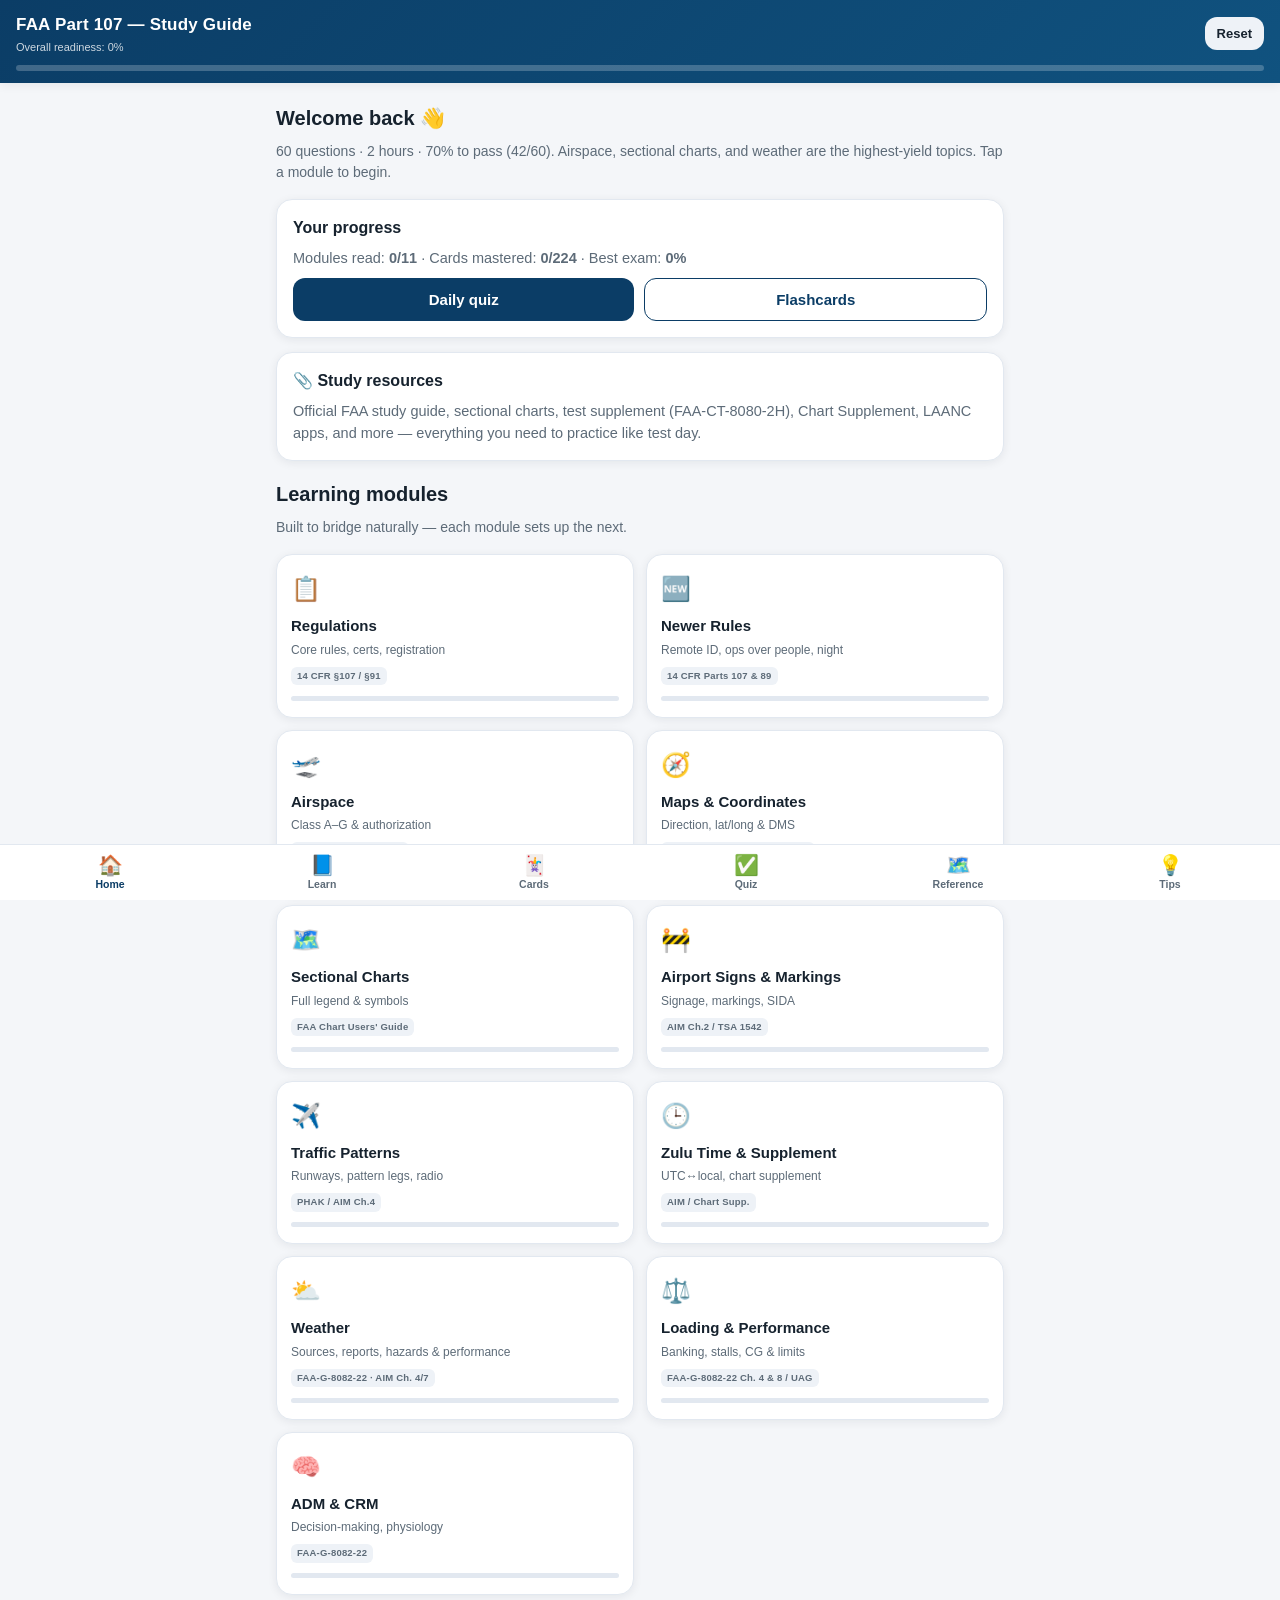
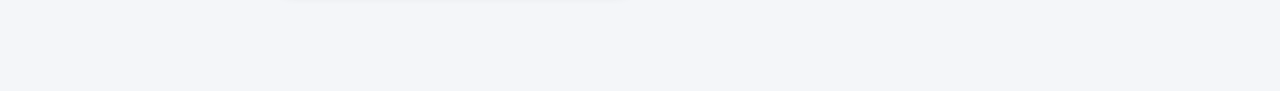
==== commit d4eaeb92: "Tighten and verify weather flashcards Co-authored-by: cooked170 <cooked170@users.noreply.github.com>" ====
--- a/index.html
+++ b/index.html
@@ -1497,45 +1497,26 @@
  ["Frost before flight?","Remove it completely — frost reduces lift and increases drag."],
  ["Part 107 weather minimums?","At least 3 SM visibility; 500 ft below and 2,000 ft horizontally from clouds."],
  ["Five-look weather scan?","Now, Next, Nasty, Nearby, Numbers: observations, forecasts, hazards, local update, limits."],
- ["What is the ASOS/AWOS density-altitude question trap?","Do not assume both systems always report density altitude whenever it is more than 1,000 ft above airport elevation. The core exam association is that ASOS performs the observing functions used to generate METAR reports."],
- ["Why does unequal heating of Earth's surface affect weather?","Different surfaces and locations warm at different rates, creating temperature and pressure differences that drive air movement, wind, and weather."],
- ["Why can altimeter settings differ between nearby reporting points?","Atmospheric pressure varies from place to place, partly because of unequal heating. Since an altimeter setting is based on local pressure, reporting points can have different settings."],
- ["What does the Coriolis force do to moving air?","Earth's rotation creates an apparent deflection: to the right in the Northern Hemisphere and to the left in the Southern Hemisphere."],
- ["What is radiation fog?","Fog formed when the ground loses heat by radiation, usually overnight, and cools nearby moist air to its dew point."],
- ["What conditions most favor radiation fog?","Warm, moist air over low, flat terrain on a clear, calm night."],
- ["Why do clear skies favor radiation fog?","Without cloud cover, the ground radiates heat away efficiently overnight and cools the air directly above it toward the dew point."],
- ["Why do calm or very light winds favor radiation fog?","Little mixing occurs, allowing air next to the cold ground to cool enough to reach saturation."],
- ["Why does low terrain favor radiation fog?","Cold, dense air settles into low areas such as valleys and basins; if it is moist enough, cooling to the dew point produces fog."],
- ["How do temperature and dew point relate to fog or cloud formation?","As temperature approaches the dew point, relative humidity approaches saturation. At saturation, water vapor can condense into the droplets that form fog or clouds."],
- ["Radiation fog vs advection fog?","Radiation fog forms when cooling ground chills nearby air, usually overnight. Advection fog forms when moist air moves over a colder surface and cools to its dew point."],
- ["What is an air-mass thunderstorm?","A relatively isolated storm in unstable air, commonly triggered when surface heating makes warm, moist air rise."],
- ["What is a steady-state thunderstorm?","A longer-lived storm sustained by continuing lift from a weather system, such as a front, convergence, or an upper-level feature."],
- ["What is a squall line?","A long, narrow, organized line or band of thunderstorms—not one individual thunderstorm."],
- ["Why are squall lines especially dangerous?","They can form a difficult-to-circumnavigate barrier containing severe turbulence, strong updrafts and downdrafts, lightning, hail, and heavy precipitation."],
- ["What are the three stages of a thunderstorm?","Cumulus: updraft dominates. Mature: updrafts and downdrafts coexist and hazards peak. Dissipating: downdraft dominates and cuts off the warm, moist inflow."],
- ["What characterizes a thunderstorm's cumulus stage?","Strong updrafts carry warm, moist air upward and build the cloud vertically; the storm is primarily an updraft system."],
- ["What characterizes a thunderstorm's mature stage?","Strong updrafts and downdrafts coexist with precipitation. This is generally the most dangerous stage, with turbulence, lightning, hail, and other hazards possible."],
- ["What characterizes a thunderstorm's dissipating stage?","The downdraft dominates, cutting off the supply of rising warm, moist air; the updraft weakens and the storm dissipates."],
- ["Must thunderstorm precipitation reach the ground to create a downdraft?","No. Falling precipitation and evaporative cooling can create descending, denser air within the storm even if the precipitation evaporates before reaching the ground."],
- ["How does precipitation strengthen a thunderstorm downdraft?","Falling precipitation drags surrounding air downward, while evaporation cools the air so it becomes denser and sinks."],
- ["Can thunderstorm updrafts and downdrafts exist at the same time?","Yes. Both coexist during the mature stage while precipitation falls and the updraft continues feeding warm, moist air into the storm."],
- ["What happens when a thunderstorm's downdraft overwhelms its updraft?","The downdraft cuts off warm, moist inflow, the updraft weakens, and the storm enters the dissipating stage."],
- ["What is standard sea-level atmospheric pressure?","29.92 inches of mercury (inHg)."],
+ ["How does unequal surface heating create weather?","Unequal heating creates pressure differences that drive wind."],
+ ["Why do altimeter settings vary by location?","Altimeter settings reflect local atmospheric pressure, which varies by location."],
+ ["How does Coriolis force deflect moving air?","Right in the Northern Hemisphere; left in the Southern Hemisphere."],
+ ["What is radiation fog?","Fog formed when nighttime ground cooling chills moist air to its dew point."],
+ ["What favors radiation fog?","Moist surface air, clear skies, and light winds over land at night."],
+ ["When can fog or clouds form?","When air cools to its dew point and water vapor condenses."],
+ ["Radiation fog vs. advection fog?","Radiation: the ground cools nearby air. Advection: moist air moves over a colder surface."],
+ ["What is an air-mass thunderstorm?","A short-lived, usually isolated storm often triggered by daytime surface heating."],
+ ["What is a squall line?","A long, narrow line of thunderstorms that can block safe passage."],
+ ["What are the three thunderstorm stages?","Towering cumulus: updrafts. Mature: updrafts and downdrafts. Dissipating: downdrafts."],
+ ["How does precipitation create a downdraft?","It drags air downward; evaporation cools the air and makes it denser."],
+ ["What is standard sea-level pressure?","29.92 inHg (1,013.25 hPa)."],
  ["What is standard sea-level temperature?","15°C (59°F)."],
- ["What standard temperature lapse rate should you know?","About 2°C (3.5°F) colder per 1,000 ft of altitude gained in the standard atmosphere."],
- ["Using the exam's rough pressure rule, what is pressure at 3,000 ft?","Start at 29.92 inHg and subtract about 1.00 inHg per 1,000 ft: 29.92 − 3.00 = 26.92 inHg. This is a simplified estimate, not an exact pressure law."],
- ["What does an altimeter use to indicate altitude?","It senses atmospheric pressure and applies the selected altimeter setting. An incorrect setting can make indicated altitude differ from true altitude relative to the reference."],
- ["What does “high to low, look out below” mean?","Flying from higher pressure to lower pressure without resetting the altimeter makes true altitude lower than indicated—you are lower than the altimeter says."],
- ["In a TAF, what does PROB40 mean?","A 40% probability of the specified precipitation or thunderstorms and associated conditions during the stated period."],
- ["In a legacy test-supplement TAF, how is a four-digit period such as 2022 read?","As 2000Z through 2200Z: the first pair is the start hour and the second pair is the end hour. Current TAFs normally include day and hour as DDHH/DDHH."],
- ["In a legacy test-supplement TAF, what does the period 1216 mean?","1200Z through 1600Z. Current TAF period groups normally include the day as well as the hour."],
- ["How does a legacy TAF period such as 2202 cross midnight?","It runs from 2200Z through 0200Z the next day."],
- ["What is the difference between FM2200 and 2022 in a legacy TAF example?","FM2200 starts new prevailing conditions at 2200Z; 2022 is a bounded 2000Z–2200Z period attached to a probability or temporary group."],
- ["What does 1SM mean in a TAF?","Forecast visibility of 1 statute mile."],
+ ["What is the standard-atmosphere temperature lapse rate?","About 2°C (3.6°F) per 1,000 ft."],
+ ["How does an altimeter determine altitude?","It converts atmospheric pressure into altitude using the selected altimeter setting."],
+ ["What does “high to low, look out below” mean?","Without resetting the altimeter, flying into lower pressure makes true altitude lower than indicated."],
+ ["What does 1SM mean in a TAF?","Visibility of 1 statute mile."],
  ["What does TSRA mean in a TAF?","Thunderstorm with rain."],
- ["What does OVC008CB mean in a TAF?","Overcast cumulonimbus with a cloud base at 800 ft AGL: OVC = overcast, 008 = 800 ft, and CB = cumulonimbus."],
- ["Why is 2000Z the answer for “PROB40 2022 1SM TSRA OVC008CB”?","The probability period begins at 2000Z, and its 1 SM visibility is below the Part 107 minimum of 3 SM. The question asks for the earliest time visibility may fall below the minimum."],
- ["How do you find when a TAF may first forecast visibility below 3 SM?","Find a visibility value below 3 SM, identify the forecast group containing it, and use the beginning of that group's time period. A PROB group means the condition is possible, not certain."],
+ ["What does OVC008CB mean in a TAF?","Overcast cumulonimbus with an 800-ft AGL cloud base."],
+ ["How do you find when TAF visibility may drop below 3 SM?","Find visibility below 3 SM, then read the start time of its forecast group."],
  ],
  loading:[
   ["What is load factor?","Total lift divided by aircraft weight, expressed in Gs. Unaccelerated straight-and-level flight is 1 G."],
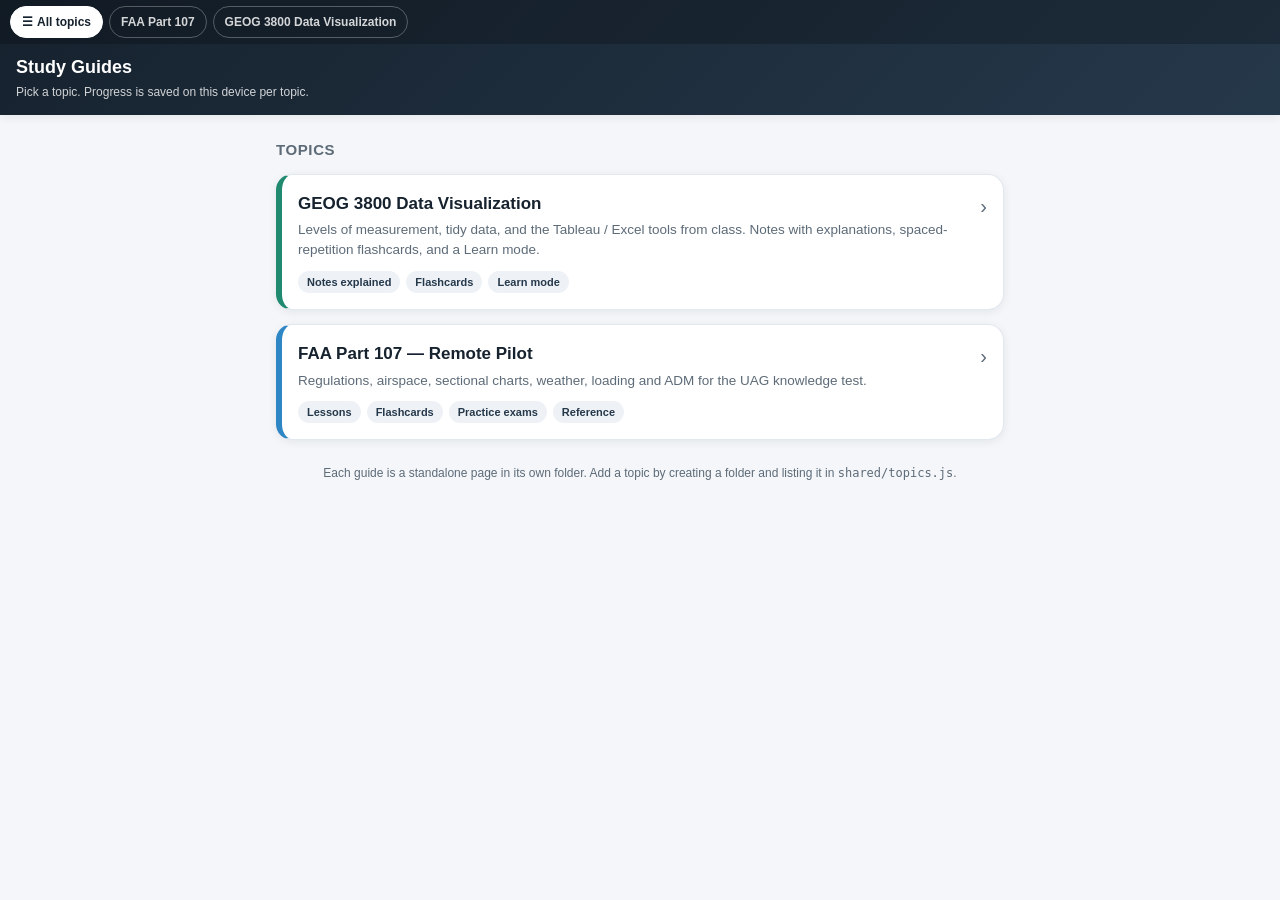
==== commit 6311f84d: "Restructure into multi-topic hub with shared top topic tabs Move the Part 107 guide into part107/, a" ====
--- a/index.html
+++ b/index.html
@@ -2,2899 +2,76 @@
 <html lang="en">
 <head>
 <meta charset="UTF-8">
-<meta name="viewport" content="width=device-width, initial-scale=1.0, maximum-scale=1.0, user-scalable=no, viewport-fit=cover">
+<meta name="viewport" content="width=device-width, initial-scale=1.0, viewport-fit=cover">
 <meta name="apple-mobile-web-app-capable" content="yes">
 <meta name="apple-mobile-web-app-status-bar-style" content="black-translucent">
-<meta name="apple-mobile-web-app-title" content="Part 107">
-<meta name="theme-color" content="#0b3d66">
-<title>Part 107 Study Guide</title>
+<meta name="apple-mobile-web-app-title" content="Study Guides">
+<meta name="theme-color" content="#16222e">
+<title>Study Guides</title>
+<link rel="stylesheet" href="shared/topics.css">
 <style>
 :root{
-  --navy:#0b3d66; --navy2:#10527f; --sky:#2f86c5; --accent:#f4a72f;
-  --bg:#f4f6f9; --card:#ffffff; --ink:#16222e; --muted:#5d6b78;
-  --line:#e2e8f0; --good:#1f9d57; --bad:#d6453d; --magenta:#b4318a; --blue:#2f6fd6;
+  --navy:#16222e; --navy2:#25384a; --accent:#f4a72f;
+  --bg:#f4f6f9; --card:#fff; --ink:#16222e; --muted:#5d6b78; --line:#e2e8f0;
   --shadow:0 2px 10px rgba(16,34,46,.07);
   color-scheme:light;
 }
 *{box-sizing:border-box;-webkit-tap-highlight-color:transparent;}
 html,body{margin:0;padding:0;background:var(--bg);color:var(--ink);
-  font-family:-apple-system,BlinkMacSystemFont,"Segoe UI",Roboto,Helvetica,Arial,sans-serif;
-  -webkit-text-size-adjust:100%;line-height:1.5;}
-a{color:var(--sky);}
-/* Header */
+  font-family:-apple-system,BlinkMacSystemFont,"Segoe UI",Roboto,Helvetica,Arial,sans-serif;line-height:1.5;}
 header{position:sticky;top:0;z-index:40;background:linear-gradient(135deg,var(--navy),var(--navy2));
-  color:#fff;padding:calc(env(safe-area-inset-top) + 12px) 16px 12px;box-shadow:var(--shadow);}
-header .row{display:flex;align-items:center;justify-content:space-between;gap:10px;}
-header h1{font-size:17px;margin:0;font-weight:700;letter-spacing:.2px;}
-header .sub{font-size:11px;opacity:.8;margin-top:1px;}
-.progbar{height:6px;background:rgba(255,255,255,.22);border-radius:99px;margin-top:10px;overflow:hidden;}
-.progbar>i{display:block;height:100%;background:var(--accent);width:0;transition:width .4s;}
-/* Layout */
-main{padding:16px 16px 96px;max-width:760px;margin:0 auto;}
-.view{display:none;animation:fade .25s ease;}
-.view.active{display:block;}
-@keyframes fade{from{opacity:0;transform:translateY(6px);}to{opacity:1;transform:none;}}
-h2.sec{font-size:20px;margin:4px 0 14px;}
-.lead{color:var(--muted);font-size:14px;margin:-6px 0 16px;}
-/* Cards */
-.card{background:var(--card);border:1px solid var(--line);border-radius:16px;padding:16px;
-  box-shadow:var(--shadow);margin-bottom:14px;}
-.card h3{margin:0 0 8px;font-size:16px;}
-.card p{margin:8px 0;font-size:14.5px;}
-.tiles{display:grid;grid-template-columns:1fr 1fr;gap:12px;}
-.tile{background:var(--card);border:1px solid var(--line);border-radius:16px;padding:16px 14px;
-  box-shadow:var(--shadow);cursor:pointer;transition:transform .12s,border-color .12s;}
-.tile:active{transform:scale(.97);}
-.tile .ic{font-size:24px;}
-.tile .t{font-weight:700;margin-top:8px;font-size:15px;}
-.tile .d{color:var(--muted);font-size:12px;margin-top:3px;}
-.tile .meter{height:5px;border-radius:99px;background:var(--line);margin-top:10px;overflow:hidden;}
-.tile .meter>i{display:block;height:100%;background:var(--good);width:0;}
-.srctag{display:inline-block;font-size:9.5px;font-weight:700;color:var(--muted);background:#eef2f7;border-radius:6px;padding:2px 6px;margin-top:8px;letter-spacing:.2px;}
-.srcline{font-size:11.5px;color:var(--muted);font-weight:600;margin:-8px 0 12px;}
-/* interactive tools */
-.tool{background:#fbfaf5;border:1px solid var(--line);border-radius:14px;padding:12px;margin:12px 0;}
-.tool .ctrlrow{display:flex;flex-wrap:wrap;gap:6px;align-items:center;margin:8px 0;}
-.tool .ctrlrow .lab{font-size:12px;font-weight:700;color:var(--navy2);width:100%;}
-.minibtn{padding:7px 11px;border-radius:9px;border:1.5px solid var(--line);background:#fff;font-size:13px;font-weight:600;cursor:pointer;}
-.minibtn.on{background:var(--navy);color:#fff;border-color:var(--navy);}
-.tool .readout{background:#fff;border:1px solid var(--line);border-radius:10px;padding:10px;font-size:13.5px;margin-top:8px;}
-.tool .readout b{color:var(--navy);}
-#ptCanvas{touch-action:none;background:#eef4ea;border-radius:10px;}
-#ptCanvas svg{width:100%;height:auto;display:block;}
-.zq{font-size:20px;font-weight:800;text-align:center;color:var(--navy);letter-spacing:1px;margin:6px 0;}
-.zans{display:none;text-align:center;font-size:15px;font-weight:700;color:var(--good);margin-top:6px;}
-.zans.show{display:block;}
-/* Buttons */
-.btn{display:inline-flex;align-items:center;justify-content:center;gap:6px;
-  background:var(--navy);color:#fff;border:none;border-radius:12px;padding:12px 16px;
-  font-size:15px;font-weight:600;cursor:pointer;width:100%;}
-.btn.alt{background:#fff;color:var(--navy);border:1.5px solid var(--navy);}
-.btn.ghost{background:#eef2f7;color:var(--ink);}
-.btn.sm{padding:9px 12px;font-size:13px;width:auto;}
-.btn:active{filter:brightness(.95);}
-.btnrow{display:flex;gap:10px;}
-/* Pills */
-.pills{display:flex;flex-wrap:wrap;gap:8px;margin-bottom:14px;}
-.pill{padding:8px 13px;border-radius:99px;background:#fff;border:1px solid var(--line);
-  font-size:13px;font-weight:600;cursor:pointer;white-space:nowrap;}
-.pill.on{background:var(--navy);color:#fff;border-color:var(--navy);}
-/* Lessons */
-.lesson h3{color:var(--navy);border-left:4px solid var(--accent);padding-left:10px;margin-top:18px;}
-.lesson ul{padding-left:18px;margin:8px 0;}
-.lesson li{margin:5px 0;font-size:14.5px;}
-.key{background:#fff6e6;border:1px solid #f3d89a;border-radius:12px;padding:12px;margin:12px 0;font-size:14px;}
-.key b{color:#9a6a00;}
-.bridge{background:#eaf3fb;border:1px solid #c5ddf3;border-radius:12px;padding:12px;margin:14px 0;font-size:13.5px;}
-.bridge b{color:var(--navy2);}
-.exq{background:#f3f7f3;border:1px dashed #b8d6b8;border-radius:12px;padding:12px;margin:12px 0;font-size:14px;}
-.exq .lbl{font-size:11px;font-weight:700;color:var(--good);letter-spacing:.5px;text-transform:uppercase;}
-.exq .ans{display:none;margin-top:8px;color:#1c5e36;font-weight:600;}
-.exq.show .ans{display:block;}
-.exq .rev{margin-top:8px;font-size:12.5px;color:var(--sky);font-weight:700;cursor:pointer;}
-table.ref{width:100%;border-collapse:collapse;font-size:13px;margin:8px 0;}
-table.ref th,table.ref td{border:1px solid var(--line);padding:7px 8px;text-align:left;vertical-align:top;}
-table.ref th{background:#eef3f8;font-size:12px;}
-.swatch{display:inline-block;width:30px;height:0;border-radius:2px;vertical-align:middle;margin-right:4px;}
-/* Flashcards */
-.fcwrap{perspective:1200px;}
-.flashcard{position:relative;height:300px;border-radius:18px;cursor:pointer;
-  transform-style:preserve-3d;transition:transform .5s;}
-.flashcard.flip{transform:rotateY(180deg);}
-.fc-face{position:absolute;inset:0;backface-visibility:hidden;border-radius:18px;
-  display:flex;flex-direction:column;align-items:center;justify-content:center;
-  padding:22px;text-align:center;box-shadow:var(--shadow);}
-.fc-front{background:linear-gradient(135deg,var(--navy),var(--navy2));color:#fff;}
-.fc-back{background:#fff;border:1px solid var(--line);transform:rotateY(180deg);}
-.fc-front .q{font-size:19px;font-weight:600;}
-.fc-back .a{font-size:16px;}
-.fc-tag{position:absolute;top:12px;left:14px;font-size:11px;opacity:.8;font-weight:700;text-transform:uppercase;letter-spacing:.5px;}
-.fc-hint{position:absolute;bottom:12px;font-size:11px;opacity:.7;}
-.fc-front .fc-hint{color:#fff;}.fc-back .fc-hint{color:var(--muted);}
-.fc-controls{display:grid;grid-template-columns:1fr 1fr;gap:10px;margin-top:14px;}
-.fc-controls .btn{font-size:14px;}
-.box-info{display:flex;justify-content:space-between;font-size:12px;color:var(--muted);margin:10px 2px;}
-/* Quiz */
-.qcard .qtext{font-size:16px;font-weight:600;margin-bottom:14px;}
-.qfig{background:#fbfaf5;border:1px solid var(--line);border-radius:12px;padding:8px;margin-bottom:12px;}
-.qfig svg{width:100%;height:auto;display:block;}
-.qfig-cap{text-align:center;font-size:11px;color:var(--muted);margin-top:4px;font-style:italic;}
-.opt{display:block;width:100%;text-align:left;background:#fff;border:1.5px solid var(--line);
-  border-radius:12px;padding:13px 14px;margin-bottom:10px;font-size:14.5px;cursor:pointer;}
-.opt.correct{border-color:var(--good);background:#eefaf1;}
-.opt.wrong{border-color:var(--bad);background:#fdeeed;}
-.opt.disabled{pointer-events:none;}
-.expl{display:none;background:#eef3f8;border-radius:12px;padding:12px;font-size:13.5px;margin-top:6px;}
-.expl.show{display:block;}
-.qmeta{display:flex;justify-content:space-between;align-items:center;font-size:13px;color:var(--muted);margin-bottom:12px;}
-.timer{font-weight:700;color:var(--navy);}
-.scorebig{font-size:46px;font-weight:800;text-align:center;}
-.scorebig.pass{color:var(--good);}.scorebig.fail{color:var(--bad);}
-/* Bottom nav */
-nav.tabs{position:fixed;bottom:0;left:0;right:0;z-index:50;background:#fff;border-top:1px solid var(--line);
-  display:flex;justify-content:space-around;padding:6px 4px calc(env(safe-area-inset-bottom) + 6px);}
-nav.tabs button{flex:1;background:none;border:none;color:var(--muted);font-size:10.5px;font-weight:600;
-  display:flex;flex-direction:column;align-items:center;gap:3px;cursor:pointer;padding:4px 2px;}
-nav.tabs button .ic{font-size:20px;line-height:1;}
-nav.tabs button.on{color:var(--navy);}
-.back{display:inline-flex;align-items:center;gap:5px;color:var(--sky);font-weight:600;font-size:14px;
-  background:none;border:none;cursor:pointer;padding:0;margin-bottom:10px;}
-.center{text-align:center;}
-.muted{color:var(--muted);font-size:13px;}
-.tag{display:inline-block;font-size:11px;font-weight:700;padding:2px 8px;border-radius:99px;background:#eef3f8;color:var(--navy2);margin-left:6px;}
-.diagram{width:100%;height:auto;display:block;margin:6px 0;}
-hr.soft{border:none;border-top:1px solid var(--line);margin:16px 0;}
-.kbd{background:#eef2f7;border-radius:6px;padding:1px 6px;font-size:12px;font-family:ui-monospace,Menlo,monospace;}
-/* Teaching strategy aids */
-.teach{background:#f0f7ff;border:1px solid #c5ddf3;border-radius:12px;padding:12px;margin:12px 0;font-size:14px;}
-.teach b{color:var(--navy2);}
-.stepflow{display:flex;flex-wrap:wrap;gap:8px;margin:10px 0;}
-.stepflow .step{flex:1;min-width:72px;background:#fff;border:1px solid var(--line);border-radius:10px;padding:10px 8px;text-align:center;font-size:11.5px;font-weight:600;line-height:1.35;}
-.stepflow .step em{display:block;font-size:22px;font-style:normal;margin-bottom:4px;}
-.stepflow .step.on{background:var(--navy);color:#fff;border-color:var(--navy);}
-.mnemonic{background:#fff;border:2px dashed var(--accent);border-radius:12px;padding:12px;margin:12px 0;font-size:14px;text-align:center;}
-.mnemonic .letters{font-size:18px;font-weight:800;color:var(--navy);letter-spacing:2px;}
-#asDrillCanvas,#chartDrillFig,#patternDiagram svg,#signDrillFig svg,#newregCatFig svg{width:100%;height:auto;display:block;border-radius:10px;background:#fff;}
-.metarbox{font-family:ui-monospace,Menlo,monospace;font-size:13px;background:#16222e;color:#e8f0f8;padding:12px;border-radius:10px;line-height:1.7;word-break:break-all;}
-.metarbox .hi{background:#f4a72f;color:#16222e;border-radius:3px;padding:0 2px;}
-.catpill{display:inline-block;font-size:11px;font-weight:700;padding:3px 10px;border-radius:99px;margin:2px;}
-.catpill.c1{background:#e8f5e9;color:#1b5e20}.catpill.c2{background:#e3f2fd;color:#0d47a1}
-.catpill.c3{background:#fff3e0;color:#e65100}.catpill.c4{background:#f3e5f5;color:#6a1b9a}
-.drillscore{font-size:12px;color:var(--muted);text-align:center;margin-top:6px;}
-.bank-controls{display:grid;grid-template-columns:1fr 1fr;gap:10px;margin:10px 0;}
-.bank-control{background:#fff;border:1px solid var(--line);border-radius:10px;padding:9px;}
-.bank-control label{display:block;font-size:11px;font-weight:700;color:var(--navy2);margin-bottom:5px;}
-.bank-control input[type="number"]{width:100%;border:1px solid var(--line);border-radius:8px;padding:8px;font-size:15px;}
-.bank-control input[type="range"]{width:100%;accent-color:var(--navy);}
-.bank-viz{background:#eef3f8;border-radius:10px;margin:8px 0;overflow:hidden;}
-.bank-viz svg{width:100%;height:auto;display:block;}
-.formula{font-family:ui-monospace,Menlo,monospace;background:#16222e;color:#fff;border-radius:9px;padding:9px 10px;margin:7px 0;font-size:13px;overflow-x:auto;}
-.bank-results{display:grid;grid-template-columns:repeat(3,1fr);gap:6px;margin-top:8px;}
-.bank-result{background:#fff;border:1px solid var(--line);border-radius:9px;padding:8px 5px;text-align:center;font-size:11px;color:var(--muted);}
-.bank-result b{display:block;color:var(--navy);font-size:16px;}
-/* Coordinate + sectional training map */
-.sectional-map-wrap{border:1px solid #c8d3dc;border-radius:12px;overflow-x:auto;overflow-y:hidden;background:#f5f0d9;}
-.sectional-map-stage{position:relative;min-width:560px;}
-.sectional-map-wrap svg{width:100%;height:auto;display:block;touch-action:manipulation;}
-.map-symbol{cursor:pointer;outline:none;}
-.map-symbol:focus .hit-ring,.map-symbol:hover .hit-ring{fill:rgba(244,167,47,.22);stroke:var(--accent);}
-.map-bubble{position:absolute;z-index:3;max-width:220px;background:#fff;border:1px solid var(--navy);
-  border-radius:11px;padding:8px 10px;box-shadow:0 4px 16px rgba(16,34,46,.2);font-size:12px;
-  line-height:1.35;transform:translate(-50%,calc(-100% - 12px));pointer-events:none;}
-.map-bubble:after{content:"";position:absolute;left:50%;bottom:-7px;width:12px;height:12px;background:#fff;
-  border-right:1px solid var(--navy);border-bottom:1px solid var(--navy);transform:translateX(-50%) rotate(45deg);}
-.map-bubble b{color:var(--navy);}
-.map-qbox{background:#fff;border:2px solid #c5ddf3;border-radius:12px;padding:12px;margin-top:10px;}
-.map-qbox .eyebrow{font-size:10px;font-weight:800;letter-spacing:.6px;text-transform:uppercase;color:var(--sky);}
-.map-qbox .prompt{font-size:15px;font-weight:700;margin:5px 0 10px;}
-.map-qbox .hint{display:none;color:var(--muted);font-size:12.5px;margin:7px 0;}
-.map-qbox .hint.show{display:block;}
-.map-mapkey{display:flex;flex-wrap:wrap;gap:5px;margin:8px 0 0;}
-.map-mapkey span{font-size:10.5px;background:#fff;border:1px solid var(--line);border-radius:99px;padding:3px 7px;}
-.map-note{font-size:11px;color:var(--muted);margin:7px 2px 0;}
+  color:#fff;padding:calc(env(safe-area-inset-top) + 12px) 16px 14px;box-shadow:var(--shadow);}
+header h1{font-size:18px;margin:0;font-weight:700;}
+header .sub{font-size:12px;opacity:.8;margin-top:2px;}
+main{padding:16px 16px 40px;max-width:760px;margin:0 auto;}
+h2{font-size:15px;color:var(--muted);text-transform:uppercase;letter-spacing:.6px;margin:8px 0 12px;}
+a.topic{display:block;text-decoration:none;color:inherit;background:var(--card);border:1px solid var(--line);
+  border-radius:16px;padding:16px;box-shadow:var(--shadow);margin-bottom:14px;position:relative;
+  transition:transform .12s;border-left:6px solid var(--c,var(--accent));}
+a.topic:active{transform:scale(.985);}
+a.topic .t{font-weight:800;font-size:17px;}
+a.topic .d{color:var(--muted);font-size:13.5px;margin-top:4px;}
+a.topic .chips{display:flex;flex-wrap:wrap;gap:6px;margin-top:10px;}
+a.topic .chip{font-size:11px;font-weight:700;background:#eef2f7;color:var(--navy2);border-radius:99px;padding:3px 9px;}
+a.topic .arrow{position:absolute;right:16px;top:16px;color:var(--muted);font-size:20px;}
+.resume{background:#fff6e6;border:1px solid #f3d89a;border-radius:12px;padding:12px 14px;margin-bottom:16px;font-size:14px;display:none;}
+.resume a{color:#9a6a00;font-weight:700;}
+.foot{color:var(--muted);font-size:12px;margin-top:24px;text-align:center;}
 </style>
 </head>
 <body>
 <header>
-  <div class="row">
-    <div>
-      <h1>FAA Part 107 — Study Guide</h1>
-      <div class="sub" id="subline">Interactive prep for the Remote Pilot exam</div>
-    </div>
-    <button class="btn sm ghost" id="resetBtn" style="width:auto">Reset</button>
-  </div>
-  <div class="progbar"><i id="overallProg"></i></div>
+  <div class="topicbar" data-active="home" data-root=""></div>
+  <h1>Study Guides</h1>
+  <div class="sub">Pick a topic. Progress is saved on this device per topic.</div>
 </header>
-
 <main>
-  <!-- HOME -->
-  <section class="view active" id="view-home">
-    <h2 class="sec">Welcome back 👋</h2>
-    <p class="lead">60 questions · 2 hours · 70% to pass (42/60). Airspace, sectional charts, and weather are the highest-yield topics. Tap a module to begin.</p>
-    <div class="card">
-      <h3>Your progress</h3>
-      <p class="muted" id="homeStats">Loading…</p>
-      <div class="btnrow" style="margin-top:6px">
-        <button class="btn" onclick="go('quiz')">Daily quiz</button>
-        <button class="btn alt" onclick="go('cards')">Flashcards</button>
-      </div>
-    </div>
-    <div class="card" style="margin-top:14px;cursor:pointer" onclick="openRef('Study resources')">
-      <h3>📎 Study resources</h3>
-      <p class="muted" style="margin:4px 0 0">Official FAA study guide, sectional charts, test supplement (FAA-CT-8080-2H), Chart Supplement, LAANC apps, and more — everything you need to practice like test day.</p>
-    </div>
-    <h2 class="sec" style="margin-top:18px">Learning modules</h2>
-    <p class="lead">Built to bridge naturally — each module sets up the next.</p>
-    <div class="tiles" id="moduleTiles"></div>
-  </section>
-
-  <!-- LEARN -->
-  <section class="view" id="view-learn">
-    <h2 class="sec">Learn</h2>
-    <p class="lead">Read top to bottom — concepts build on each other. Example problems are sprinkled in; tap to reveal answers.</p>
-    <div class="tiles" id="learnTiles"></div>
-  </section>
-  <section class="view" id="view-lesson">
-    <button class="back" onclick="go('learn')">‹ Modules</button>
-    <div id="lessonBody" class="lesson"></div>
-    <div class="btnrow" style="margin-top:8px">
-      <button class="btn alt" id="lessonPrev">‹ Prev</button>
-      <button class="btn" id="lessonNext">Next ›</button>
-    </div>
-    <button class="btn ghost" style="margin-top:10px" id="lessonQuizBtn">Quiz me on this topic →</button>
-  </section>
-
-  <!-- REFERENCE -->
-  <section class="view" id="view-ref">
-    <h2 class="sec">Reference data</h2>
-    <p class="lead">Cheat sheets plus official FAA links. Start with <b>Study resources</b> for the study guide, sectional charts, and test supplement.</p>
-    <div class="pills" id="refPills"></div>
-    <div id="refBody"></div>
-  </section>
-
-  <!-- FLASHCARDS -->
-  <section class="view" id="view-cards">
-    <h2 class="sec">Flashcards</h2>
-    <p class="lead">Each topic stays in its own deck. Cards are shuffled and dealt once per pass, so you see the whole deck in a fresh random order before it reshuffles. Rate each card to track mastery.</p>
-    <div class="pills" id="cardPills"></div>
-    <div class="box-info"><span id="deckLabel"></span><span id="deckCount"></span></div>
-    <div class="fcwrap">
-      <div class="flashcard" id="flashcard" onclick="flipCard()">
-        <div class="fc-face fc-front"><span class="fc-tag" id="fcTag"></span><div class="q" id="fcQ"></div><span class="fc-hint">tap to flip</span></div>
-        <div class="fc-face fc-back"><span class="fc-tag">Answer</span><div class="a" id="fcA"></div><span class="fc-hint">tap to flip back</span></div>
-      </div>
-    </div>
-    <div class="fc-controls">
-      <button class="btn" style="background:var(--bad)" onclick="rateCard(false)">Missed it ↺</button>
-      <button class="btn" style="background:var(--good)" onclick="rateCard(true)">Got it ✓</button>
-    </div>
-    <div class="center" style="margin-top:12px"><span class="muted" id="masteryNote"></span></div>
-  </section>
-
-  <!-- QUIZ -->
-  <section class="view" id="view-quiz">
-    <h2 class="sec">Practice & exams</h2>
-    <p class="lead">Pick a topic to drill, or simulate the real 60-question exam against the clock.</p>
-    <div class="pills" id="quizPills"></div>
-    <div id="quizStart"></div>
-    <div id="quizRun" style="display:none"></div>
-    <div id="quizResult" style="display:none"></div>
-  </section>
-
-  <!-- TIPS -->
-  <section class="view" id="view-tips">
-    <h2 class="sec">Study strategy</h2>
-    <p class="lead">Tactics that repeatedly show up among people who pass on the first try — plus an instructor audit of this guide.</p>
-    <div id="auditBody"></div>
-    <div id="tipsBody"></div>
-  </section>
+  <div class="resume" id="resume"></div>
+  <h2>Topics</h2>
+  <a class="topic" href="geog3800/index.html" style="--c:#1f8a70">
+    <div class="t">GEOG 3800 Data Visualization</div>
+    <div class="d">Levels of measurement, tidy data, and the Tableau / Excel tools from class. Notes with explanations, spaced-repetition flashcards, and a Learn mode.</div>
+    <div class="chips"><span class="chip">Notes explained</span><span class="chip">Flashcards</span><span class="chip">Learn mode</span></div>
+    <span class="arrow">›</span>
+  </a>
+  <a class="topic" href="part107/index.html" style="--c:#2f86c5">
+    <div class="t">FAA Part 107 — Remote Pilot</div>
+    <div class="d">Regulations, airspace, sectional charts, weather, loading and ADM for the UAG knowledge test.</div>
+    <div class="chips"><span class="chip">Lessons</span><span class="chip">Flashcards</span><span class="chip">Practice exams</span><span class="chip">Reference</span></div>
+    <span class="arrow">›</span>
+  </a>
+  <p class="foot">Each guide is a standalone page in its own folder. Add a topic by creating a folder and listing it in <code>shared/topics.js</code>.</p>
 </main>
-
-<nav class="tabs">
-  <button data-go="home" class="on"><span class="ic">🏠</span>Home</button>
-  <button data-go="learn"><span class="ic">📘</span>Learn</button>
-  <button data-go="cards"><span class="ic">🃏</span>Cards</button>
-  <button data-go="quiz"><span class="ic">✅</span>Quiz</button>
-  <button data-go="ref"><span class="ic">🗺️</span>Reference</button>
-  <button data-go="tips"><span class="ic">💡</span>Tips</button>
-</nav>
-
+<script src="shared/topics.js"></script>
 <script>
-/* ============================================================
-   PERSISTENCE
-============================================================ */
-const STORE='p107v1';
-let state=JSON.parse(localStorage.getItem(STORE)||'{}');
-state.cards=state.cards||{};        // id -> box (1..5)
-state.lessons=state.lessons||{};    // id -> read bool
-state.quizBest=state.quizBest||{};  // topic -> best %
-function save(){localStorage.setItem(STORE,JSON.stringify(state));renderProgress();}
-
-/* ============================================================
-   NAVIGATION
-============================================================ */
-function go(v){
-  document.querySelectorAll('.view').forEach(x=>x.classList.remove('active'));
-  document.getElementById('view-'+v).classList.add('active');
-  document.querySelectorAll('nav.tabs button').forEach(b=>b.classList.toggle('on',b.dataset.go===v));
-  window.scrollTo(0,0);
-}
-function openRef(key){
- curRef=key;go('ref');renderRefPills();setRef(key);
-}
-document.querySelectorAll('nav.tabs button').forEach(b=>b.onclick=()=>go(b.dataset.go));
-document.getElementById('resetBtn').onclick=()=>{
-  if(confirm('Reset all progress (flashcards, quiz scores, read status)?')){
-    localStorage.removeItem(STORE);state={cards:{},lessons:{},quizBest:{}};
-    initCardState();save();renderAll();alert('Progress reset.');go('home');
-  }
-};
-
-/* ============================================================
-   CONTENT: MODULES + LESSONS
-   Each lesson: id, title, icon, blurb, html
-============================================================ */
-const MODULES=[
- {id:'regs',icon:'📋',title:'Regulations',blurb:'Core rules, certs, registration',src:'14 CFR §107 / §91'},
- {id:'newreg',icon:'🆕',title:'Newer Rules',blurb:'Remote ID, ops over people, night',src:'14 CFR Parts 107 & 89'},
- {id:'airspace',icon:'🛫',title:'Airspace',blurb:'Class A–G & authorization',src:'FAA-G-8082-22 / PHAK'},
- {id:'navmap',icon:'🧭',title:'Maps & Coordinates',blurb:'Direction, lat/long & DMS',src:"FAA Chart Users' Guide / UAG"},
- {id:'charts',icon:'🗺️',title:'Sectional Charts',blurb:'Full legend & symbols',src:"FAA Chart Users' Guide"},
- {id:'signs',icon:'🚧',title:'Airport Signs & Markings',blurb:'Signage, markings, SIDA',src:'AIM Ch.2 / TSA 1542'},
- {id:'pattern',icon:'✈️',title:'Traffic Patterns',blurb:'Runways, pattern legs, radio',src:'PHAK / AIM Ch.4'},
- {id:'time',icon:'🕒',title:'Zulu Time & Supplement',blurb:'UTC↔local, chart supplement',src:'AIM / Chart Supp.'},
- {id:'weather',icon:'⛅',title:'Weather',blurb:'Sources, reports, hazards & performance',src:'FAA-G-8082-22 · AIM Ch. 4/7'},
- {id:'loading',icon:'⚖️',title:'Loading & Performance',blurb:'Banking, stalls, CG & limits',src:'FAA-G-8082-22 Ch. 4 & 8 / UAG'},
- {id:'adm',icon:'🧠',title:'ADM & CRM',blurb:'Decision-making, physiology',src:'FAA-G-8082-22'},
-];
-
-const LESSONS={
-regs:{title:'Regulations & Operating Limits',icon:'📋',html:`
-<p class="lead">Start here. These are the bread-and-butter rules the FAA tests constantly, usually as "what is the maximum…" or "you may operate when…" questions.</p>
-<h3>Who & what qualifies</h3>
-<ul>
-<li><b>Remote pilot certificate</b>: be at least <b>16</b>, able to read/speak/write/understand English, in a physical/mental condition to fly safely, and pass TSA vetting.</li>
-<li><b>Aircraft weight</b>: less than <b>55 lb</b> total (drone + payload) at takeoff.</li>
-<li><b>Registration</b>: <b>every drone flown under Part 107</b> must be registered, even at or below 0.55 lb. The 0.55 lb exception applies only to aircraft flown exclusively under the recreational exception. Part 107 registration is $5 per aircraft, valid <b>3 years</b>; mark the number on the exterior.</li>
-</ul>
-<div class="key"><b>Recurrent training:</b> Your knowledge stays current by completing the <b>free online training every 24 calendar months</b> (course ALC-677 on FAASafety.gov). The old in-person retest is gone.</div>
-<h3>Operating limitations (memorize the numbers)</h3>
-<ul>
-<li>Max altitude: <b>400 ft AGL</b> — or within <b>400 ft of a structure</b> you may fly up to 400 ft above its top.</li>
-<li>Max groundspeed: <b>87 knots (100 mph)</b>.</li>
-<li>Min visibility: <b>3 statute miles</b> from the control station.</li>
-<li>Cloud clearance: <b>500 ft below</b> and <b>2,000 ft horizontally</b> from clouds.</li>
-<li>Operate <b>one</b> aircraft at a time (no operating multiple simultaneously).</li>
-<li>Must <b>yield right of way</b> to all manned aircraft, always.</li>
-<li>Keep the drone within <b>visual line of sight</b> (VLOS) — unaided except for corrective lenses.</li>
-<li>No carrying hazardous materials. Never operate from a moving aircraft. From a moving land/water vehicle, operate only <b>over a sparsely populated area</b> and not while transporting another person's property for compensation or hire.</li>
-<li>No <b>careless or reckless</b> operation; no dropping objects that create a hazard.</li>
-</ul>
-<div class="exq"><span class="lbl">Example problem</span>
-<p>What is the maximum groundspeed permitted for a small UA under Part 107?</p>
-<div class="rev" onclick="this.parentElement.classList.toggle('show')">Reveal answer ▾</div>
-<div class="ans">87 knots (100 mph). Watch the units — the FAA may give you mph or knots.</div></div>
-<h3>Reporting & responsibilities</h3>
-<ul>
-<li><b>Accident report to the FAA within 10 days</b> if: serious injury / loss of consciousness, OR property damage (other than the drone) of <b>at least $500</b> to repair or replace (fair market value).</li>
-<li>The <b>remote PIC is directly responsible</b> for the operation and is the final authority.</li>
-<li>Carry your certificate and <b>present it on request</b> by FAA, NTSB, TSA, or law enforcement.</li>
-<li>Conduct a <b>preflight inspection</b> and assess the operating environment before every flight.</li>
-<li>You may <b>not</b> operate if you have a physical/mental condition that interferes with safe operation.</li>
-</ul>
-<div class="bridge"><b>Bridge →</b> These limits assume normal conditions. The next module, <b>Newer Rules</b>, covers the exceptions the FAA added recently — flying <i>at night</i>, <i>over people</i>, and the <i>Remote ID</i> broadcast requirement.</div>
-`},
-newreg:{title:'Newer Rules: Remote ID, Ops Over People & Night',icon:'🆕',html:`
-<p class="lead">These are the rules most likely to trip up someone using pre-2021 material. Learn the rule that is in force—not a headline about a proposed rule.</p>
-
-<div class="key"><b>2026 exam-status check:</b> The Operations Over People/Night rule took effect <b>April 21, 2021</b>. Remote ID operator compliance began <b>September 16, 2023</b>, and the FAA's temporary enforcement discretion ended <b>March 16, 2024</b>. On <b>September 29, 2025</b>, the FAA implemented a UAG exam assessment: topics did not change, but questions were aligned with the ACS and existing FAA handbooks. Its new UAG Applicant Information Bulletin replaced the test blueprint in FAA-S-ACS-10B until the ACS is updated. The FAA's August 2025 BVLOS/Part 108 proposal is <b>not a final rule</b>: Part 107 still requires VLOS unless the FAA grants a waiver.</div>
-
-<div class="teach"><b>How to learn newer rules:</b>
-<ol style="margin:8px 0;padding-left:18px">
-<li><b>Remote ID first:</b> remember <i>built in, add on, special zone</i>—Standard RID, broadcast module, FRIA.</li>
-<li><b>Categories by evidence:</b> Cat 1 is weight/design; Cats 2–3 require FAA-accepted compliance; Cat 4 requires an airworthiness certificate.</li>
-<li><b>Ask three questions over people:</b> Is the aircraft eligible? Who/what is below? Is the flight merely transiting or sustained?</li>
-<li><b>Night = training + lights.</b> Controlled airspace authorization is a separate question.</li>
-<li><b>Run ADM before launch:</b> PAVE finds the hazards; I’M SAFE zooms in on the pilot; 3P turns findings into action.</li>
-</ol></div>
-
-<div class="mnemonic"><div class="letters">1 · 2 · 3 · 4</div>
-<p style="margin:6px 0 0"><b>1</b> = ≤0.55 lb &nbsp;·&nbsp; <b>2</b> = 11 ft-lb injury-severity threshold &nbsp;·&nbsp; <b>3</b> = 25 ft-lb threshold + location limits &nbsp;·&nbsp; <b>4</b> = Part 21 airworthiness certificate</p></div>
-
-<h3>Remote ID (RID)</h3>
-<p>Think of Remote ID as a <b>local broadcast digital license plate</b>. A nearby receiver can receive the message; this is not the same as filing a flight plan or using ADS-B.</p>
-<ul>
-<li>Aircraft that are registered or required to be registered must comply. Because <b>every Part 107 aircraft must be registered regardless of weight</b>, every Part 107 aircraft must comply unless operating under an allowed alternative such as a FRIA or specific FAA authorization.</li>
-<li><b>Standard RID (built in)</b> broadcasts from takeoff to shutdown: aircraft ID, aircraft latitude/longitude/geometric altitude/velocity, <b>control-station</b> latitude/longitude/geometric altitude, time mark, and emergency status.</li>
-<li><b>Broadcast module (add on)</b> broadcasts module serial number, aircraft latitude/longitude/geometric altitude/velocity, <b>takeoff-location</b> latitude/longitude/geometric altitude, and time mark. The person manipulating the controls must keep the aircraft within VLOS.</li>
-<li><b>FRIA (special zone)</b>: for a non-RID aircraft, both the aircraft and person manipulating the controls must remain inside the FRIA, and that person must see the aircraft throughout the flight. RID equipment may not be disabled merely because the aircraft is inside a FRIA.</li>
-</ul>
-<div class="key"><b>RID memory hooks:</b> Standard = <b>station moves</b>; module = <b>launch point stays</b>. Verify RID before takeoff. If it stops broadcasting in flight, <b>land as soon as practicable</b>.</div>
-
-<h3>Operations over people — visual ladder</h3>
-<p>“Over” means directly over any part of a person. First exclude direct participants and people protected by a covered structure or stationary covered vehicle; then use the applicable category:</p>
-<svg viewBox="0 0 400 200" class="diagram" xmlns="http://www.w3.org/2000/svg" role="img" aria-label="Operations over people category ladder">
-<rect width="400" height="200" fill="#fafbfc"/>
-<g font-family="sans-serif" font-size="10">
-<rect x="20" y="140" width="80" height="44" fill="#e8f5e9" stroke="#1f9d57" stroke-width="2" rx="4"/><text x="60" y="158" text-anchor="middle" font-weight="700" fill="#1b5e20">CAT 1</text><text x="60" y="174" text-anchor="middle" fill="#1b5e20">≤0.55 lb</text>
-<rect x="110" y="110" width="80" height="74" fill="#e3f2fd" stroke="#2f6fd6" stroke-width="2" rx="4"/><text x="150" y="128" text-anchor="middle" font-weight="700" fill="#0d47a1">CAT 2</text><text x="150" y="144" text-anchor="middle" fill="#0d47a1">11 ft-lb threshold</text><text x="150" y="174" text-anchor="middle" fill="#0d47a1">over people ✓</text>
-<rect x="200" y="75" width="80" height="109" fill="#fff3e0" stroke="#f4a72f" stroke-width="2" rx="4"/><text x="240" y="93" text-anchor="middle" font-weight="700" fill="#e65100">CAT 3</text><text x="240" y="109" text-anchor="middle" fill="#e65100">25 ft-lb threshold</text><text x="240" y="155" text-anchor="middle" fill="#e65100">no open-air</text><text x="240" y="169" text-anchor="middle" fill="#e65100">assemblies</text>
-<rect x="290" y="30" width="90" height="154" fill="#f3e5f5" stroke="#b4318a" stroke-width="2" rx="4"/><text x="335" y="48" text-anchor="middle" font-weight="700" fill="#6a1b9a">CAT 4</text><text x="335" y="100" text-anchor="middle" fill="#6a1b9a">Part 21</text><text x="335" y="116" text-anchor="middle" fill="#6a1b9a">airworthiness</text><text x="335" y="132" text-anchor="middle" fill="#6a1b9a">certificate</text>
-</g>
-<text x="200" y="18" font-family="sans-serif" font-size="11" font-weight="700" fill="#46586a" text-anchor="middle">Eligibility ladder — each category has different proof and limits</text>
-</svg>
-<table class="ref"><tr><th>Cat</th><th>Key requirement</th><th>Over people?</th></tr>
-<tr><td><b>1</b></td><td>≤ 0.55 lb (250 g) throughout flight, including attachments; no exposed rotating parts that would lacerate skin</td><td>Yes; sustained flight over an open-air assembly also requires RID broadcasting</td></tr>
-<tr><td><b>2</b></td><td>Below the <b>11 ft-lb injury-severity threshold</b>; no lacerating parts or safety defects; FAA-accepted Declaration of Compliance, label and instructions</td><td>Yes; sustained flight over an open-air assembly also requires RID broadcasting</td></tr>
-<tr><td><b>3</b></td><td>Below the <b>25 ft-lb injury-severity threshold</b>; same compliance evidence as Cat 2</td><td>Never over open-air assemblies; otherwise only under the location/transit limits below</td></tr>
-<tr><td><b>4</b></td><td>Part 21 airworthiness certificate; maintained and operated under its approved limitations</td><td>Only if limitations allow; sustained flight over an open-air assembly also requires RID broadcasting</td></tr></table>
-<div class="teach"><b>Do not self-certify Cat 2 or 3 by doing kinetic-energy math.</b> The number describes an <i>injury-severity threshold</i>, not simply the aircraft's raw impact energy. Verify the aircraft/configuration has an FAA-accepted Declaration of Compliance, the proper category label, and current operating instructions.</div>
-<ul>
-<li><b>Category 3 location rule:</b> either (1) use a closed/restricted-access site where everyone is on notice, or (2) do not sustain flight over anyone except a direct participant or someone protected by a covered structure/stationary vehicle. Cat 3 is never allowed over an open-air assembly.</li>
-<li><b>Sustained vs transit:</b> hovering, circling, or repeated passes are sustained. A brief, one-time crossing incidental to an unrelated point-to-point flight is not sustained.</li>
-<li><b>Moving vehicles, Cats 1–3:</b> either remain within/over a closed or restricted-access site and notify every person in a moving vehicle, or do not maintain sustained flight over moving vehicles. Cat 4 follows its approved limitations.</li>
-</ul>
-
-<h3>🛠 Practice: category & scenario matcher</h3>
-<p class="muted">Read each drone scenario — pick the correct category, then answer the follow-up restriction question.</p>
-<div class="tool" id="newregDrillTool">
- <p style="font-size:14px;margin:4px 0" id="nrScenario">Loading…</p>
- <div class="ctrlrow"><span class="lab">Which category?</span>
-  <button class="minibtn" onclick="nrPickCat(1)">Cat 1</button>
-  <button class="minibtn" onclick="nrPickCat(2)">Cat 2</button>
-  <button class="minibtn" onclick="nrPickCat(3)">Cat 3</button>
-  <button class="minibtn" onclick="nrPickCat(4)">Cat 4</button></div>
- <div id="nrFollowup" style="display:none">
-  <p style="font-size:13.5px;font-weight:600;margin:8px 0" id="nrFollowQ"></p>
-  <div id="nrFollowOpts"></div>
- </div>
- <div class="readout" id="nrFeedback">Pick a category to continue.</div>
- <div class="btnrow" style="margin-top:8px">
-  <button class="btn alt sm" style="width:auto" onclick="nrReveal()">Reveal</button>
-  <button class="btn sm" style="width:auto" onclick="nrNext()">Next scenario ›</button></div>
- <div class="drillscore" id="nrScore"></div>
-</div>
-
-<h3>🛠 Practice: Remote ID & night ops</h3>
-<div class="tool" id="ridDrillTool">
- <p style="font-size:14px;font-weight:600;margin:4px 0" id="ridQ">Loading…</p>
- <div id="ridOpts"></div>
- <div class="readout" id="ridFb" style="display:none"></div>
- <div class="btnrow" style="margin-top:8px">
-  <button class="btn sm" style="width:auto" onclick="ridNext()">Next question ›</button></div>
- <div class="drillscore" id="ridScore"></div>
-</div>
-
-<h3>Night & civil twilight operations</h3>
-<ul>
-<li>Night flight is allowed without a waiver when the remote PIC has completed an <b>initial knowledge test or training, as applicable, under §107.65 after April 6, 2021</b> and the aircraft has <b>anti-collision lighting visible for at least 3 statute miles</b> with a flash rate sufficient to avoid collision.</li>
-<li><b>Civil twilight</b> is the period from the published beginning of morning civil twilight to sunrise, and from sunset to the published end of evening civil twilight. Use the Air Almanac; “about 30 minutes” is only a memory aid. The same lighting rule applies.</li>
-<li>The aircraft must be <b>equipped</b> with compliant lighting. The remote PIC may reduce its intensity in flight when doing so is in the interest of safety, such as preventing glare that harms VLOS, but may <b>not extinguish it</b>.</li>
-<li>Night permission does <b>not</b> replace controlled-airspace authorization. If the location is in Class B, C, D, or surface Class E, obtain authorization separately.</li>
-</ul>
-<div class="exq"><span class="lbl">Example problem</span>
-<p>To operate a small UA at night under Part 107, the aircraft must be equipped with anti-collision lighting visible for at least how far?</p>
-<div class="rev" onclick="this.parentElement.classList.toggle('show')">Reveal answer ▾</div>
-<div class="ans">3 statute miles, with a flash rate sufficient to avoid a collision.</div></div>
-
-<h3>ADM: turn rules into a safe decision</h3>
-<p><b>Aeronautical Decision-Making (ADM)</b> is the systematic mental process of choosing the best action for the circumstances. It is not a waiver and not one checklist—it is the decision process that uses tools such as PAVE, I’M SAFE, and 3P.</p>
-<div class="mnemonic"><div class="letters">PAVE + I’M SAFE · CYCLE 3P</div>
-<p style="margin:6px 0 0">Use PAVE as the <b>wide-angle lens</b> on mission hazards and I’M SAFE as the <b>zoom lens</b> inside P (Pilot). Then keep cycling Perceive–Process–Perform as conditions change.</p></div>
-<table class="ref"><tr><th>Tool</th><th>Meaning</th><th>Drone-pilot prompts</th></tr>
-<tr><td><b>PAVE</b></td><td><b>P</b>ilot · <b>A</b>ircraft · en<b>V</b>ironment · <b>E</b>xternal pressures</td><td>Am I fit/current? Is the drone legal, charged and capable? What about weather, airspace, people and obstacles? Is a client, schedule or “must finish” attitude pushing me?</td></tr>
-<tr><td><b>I’M SAFE</b></td><td><b>I</b>llness · <b>M</b>edication · <b>S</b>tress · <b>A</b>lcohol · <b>F</b>atigue · <b>E</b>motion</td><td>Any symptom, drug side effect, distraction, alcohol or aftereffect, tiredness, or strong emotion that can impair judgment? Some FAA material uses E for Eating; nutrition/hydration still matter.</td></tr>
-<tr><td><b>3P</b></td><td><b>P</b>erceive · <b>P</b>rocess · <b>P</b>erform</td><td>Find the hazard → judge likelihood/severity → eliminate, mitigate, delay, divert, land or cancel.</td></tr></table>
-<div class="exq"><span class="lbl">ADM example</span>
-<p>A client insists on one more low-battery pass over moving traffic as gusts increase. How do the tools organize the decision?</p>
-<div class="rev" onclick="this.parentElement.classList.toggle('show')">Reveal answer ▾</div>
-<div class="ans"><b>PAVE:</b> aircraft battery, gusty environment and client pressure are hazards; I’M SAFE checks whether stress/fatigue is weakening the pilot; <b>3P:</b> perceive them, process their combined risk, then perform the safe response—land and delay or redesign the shot. External pressure never changes a regulation or battery limit.</div></div>
-
-<h3>Waivers & authorizations</h3>
-<ul>
-<li>A <b>waiver</b> permits deviation from a listed operating rule after an FAA safety case; an <b>airspace authorization</b> grants access to controlled airspace. They are not interchangeable.</li>
-<li>Waiver provisions include VLOS, operations over people/moving vehicles outside category conditions, and portions of the night rule. Until a waiver is issued, follow the ordinary rule.</li>
-<li>For controlled airspace, use <b>LAANC</b> where available or apply through DroneZone. Do not call the tower for permission.</li>
-</ul>
-<p class="muted"><b>Validated sources:</b> current <a href="https://www.ecfr.gov/current/title-14/chapter-I/subchapter-F/part-107" target="_blank" rel="noopener">14 CFR Part 107</a> and <a href="https://www.ecfr.gov/current/title-14/chapter-I/subchapter-F/part-89" target="_blank" rel="noopener">Part 89</a>; <a href="https://www.faa.gov/uas/commercial_operators/operations_over_people" target="_blank" rel="noopener">FAA Operations Over People overview</a>; <a href="https://www.faa.gov/uas/getting_started/remote_id" target="_blank" rel="noopener">FAA Remote ID</a>; <a href="https://www.faa.gov/documentLibrary/media/Advisory_Circular/AC_107-2A_Editorial_Update.pdf" target="_blank" rel="noopener">AC 107-2A</a>; FAA Pilot’s Handbook of Aeronautical Knowledge, Chapter 2; and the <a href="https://www.faa.gov/training_testing/testing/community_advisory_August_2025.pdf" target="_blank" rel="noopener">FAA August 2025 Airman Testing Community Advisory</a>.</p>
-<div class="bridge"><b>Bridge →</b> "Controlled airspace" just came up. To know <i>where</i> you need authorization, you need to read the sky like a pilot. Next: <b>Airspace</b>.</div>
-`},
-airspace:{title:'The Airspace System (A–G)',icon:'🛫',html:`
-<p class="lead">Airspace is the single biggest topic on the exam. Goal: instantly know the class, its dimensions, and whether you need authorization.</p>
-
-<div class="teach"><b>How to learn this (not just memorize):</b>
-<ol style="margin:8px 0;padding-left:18px">
-<li><b>Chunk it</b> — learn Class G first (easy win), then surface-E, D, C, B, and finally A (you'll never fly there).</li>
-<li><b>Two views</b> — the <i>side profile</i> (wedding cake) shows altitudes; the <i>top-down</i> view (sectional chart) shows ring shapes. Connect both.</li>
-<li><b>One question</b> — for drones at ≤400 ft AGL, ask: <b>"Does controlled airspace reach the SURFACE here?"</b> Yes → authorization. No → Class G or high-floor E → clear.</li>
-<li><b>Drill interactively</b> — use the scenario trainer below until class + auth becomes automatic.</li>
-</ol></div>
-
-<div class="mnemonic"><div class="letters">B · M · D · M</div>
-<p style="margin:6px 0 0"><b>B</b>lue solid = Class <b>B</b> &nbsp;·&nbsp; <b>M</b>agenta solid = Class <b>C</b> &nbsp;·&nbsp; <b>B</b>lue <b>D</b>ashed = Class <b>D</b> &nbsp;·&nbsp; <b>M</b>agenta <b>D</b>ashed = Class <b>E</b> to surface</p></div>
-
-<h3>Top-down view — what you see on a sectional</h3>
-<p>Sectional charts look <i>down</i> at the airport like a map. Busy airports get nested rings — this is the same airspace as the wedding cake, just viewed from above:</p>
-<svg viewBox="0 0 400 280" class="diagram" xmlns="http://www.w3.org/2000/svg" role="img" aria-label="Top-down view of Class B, C, and D rings around an airport">
-<rect width="400" height="280" fill="#f4f6f9"/>
-<text x="200" y="22" font-family="sans-serif" font-size="11" font-weight="700" fill="#46586a" text-anchor="middle">TOP-DOWN (sectional chart view) — not to scale</text>
-<circle cx="200" cy="150" r="118" fill="none" stroke="#2f6fd6" stroke-width="3"/>
-<text x="318" y="148" font-family="sans-serif" font-size="10" font-weight="700" fill="#2f6fd6">Class B — solid blue</text>
-<circle cx="200" cy="150" r="78" fill="none" stroke="#b4318a" stroke-width="3"/>
-<text x="286" y="118" font-family="sans-serif" font-size="10" font-weight="700" fill="#b4318a">Class C — solid magenta</text>
-<circle cx="200" cy="150" r="48" fill="none" stroke="#2f6fd6" stroke-width="2.5" stroke-dasharray="7 5"/>
-<text x="256" y="168" font-family="sans-serif" font-size="10" font-weight="700" fill="#2f6fd6">Class D — blue dashed</text>
-<circle cx="200" cy="150" r="22" fill="#eef2f6" stroke="#9aa7b4" stroke-width="1"/>
-<line x1="188" y1="150" x2="212" y2="150" stroke="#3a3a3a" stroke-width="4"/>
-<line x1="200" y1="138" x2="200" y2="162" stroke="#3a3a3a" stroke-width="4"/>
-<text x="200" y="154" font-family="sans-serif" font-size="8" fill="#fff" text-anchor="middle">APT</text>
-<circle cx="95" cy="210" r="32" fill="none" stroke="#b4318a" stroke-width="2" stroke-dasharray="6 4"/>
-<text x="52" y="248" font-family="sans-serif" font-size="9" font-weight="700" fill="#b4318a">Surface E — magenta dashed</text>
-<rect x="12" y="52" width="130" height="52" fill="#eef2f6" rx="6"/>
-<text x="20" y="68" font-family="sans-serif" font-size="9" fill="#7a8794">Faded magenta = E from 700 ft</text>
-<text x="20" y="82" font-family="sans-serif" font-size="9" fill="#7a8794">Faded blue = E from 1,200 ft</text>
-<text x="20" y="96" font-family="sans-serif" font-size="9" fill="#7a8794">No boundary = Class G below</text>
-</svg>
-
-<h3>The mental model: an upside-down wedding cake</h3>
-<p>Controlled airspace gets <i>more</i> restrictive closer to busy airports. Picture tiers stacked around the airport — narrow at the surface, widening as you go up. This cross-section (altitudes in feet) is the classic FAA airspace profile:</p>
-<svg viewBox="0 0 440 330" class="diagram" xmlns="http://www.w3.org/2000/svg" role="img" aria-label="Airspace profile cross-section showing Class A, B, C, D, E and G with altitudes">
-<rect x="44" y="78" width="388" height="204" fill="#f4e3ef"/>
-<rect x="44" y="282" width="388" height="18" fill="#eef2f6"/>
-<rect x="44" y="40" width="388" height="38" fill="#e1e7ee"/>
-<g stroke="#c3ccd6" stroke-width="1" stroke-dasharray="3 3">
-<line x1="44" y1="78" x2="432" y2="78"/><line x1="44" y1="105" x2="432" y2="105"/>
-<line x1="44" y1="150" x2="432" y2="150"/><line x1="44" y1="238" x2="432" y2="238"/>
-<line x1="44" y1="263" x2="432" y2="263"/><line x1="44" y1="282" x2="432" y2="282"/></g>
-<g font-family="sans-serif" font-size="9" fill="#5d6b78">
-<text x="2" y="81">18,000</text><text x="2" y="108">14,500</text><text x="4" y="153">10,000</text>
-<text x="12" y="241">4,000</text><text x="12" y="266">2,500</text><text x="12" y="279">1,200</text><text x="20" y="313">SFC</text></g>
-<!-- Class B stepped cake -->
-<g fill="#2f6fd6">
-<rect x="78" y="150" width="84" height="60"/><rect x="93" y="150" width="54" height="105"/><rect x="106" y="150" width="28" height="150"/></g>
-<text x="108" y="230" font-family="sans-serif" font-size="13" font-weight="700" fill="#fff">B</text>
-<!-- Class C stepped -->
-<g fill="#b4318a">
-<rect x="218" y="238" width="74" height="44"/><rect x="238" y="238" width="34" height="62"/></g>
-<text x="248" y="278" font-family="sans-serif" font-size="13" font-weight="700" fill="#fff">C</text>
-<!-- Class D -->
-<rect x="350" y="263" width="44" height="37" fill="#5b8de0"/>
-<text x="367" y="288" font-family="sans-serif" font-size="12" font-weight="700" fill="#fff">D</text>
-<!-- region labels -->
-<text x="44" y="64" font-family="sans-serif" font-size="10" font-weight="700" fill="#46586a">CLASS A — 18,000 MSL to FL600 (IFR only; not for drones)</text>
-<text x="320" y="120" font-family="sans-serif" font-size="13" font-weight="700" fill="#b4318a">E</text>
-<text x="60" y="295" font-family="sans-serif" font-size="11" font-weight="700" fill="#7a8794">G</text>
-<line x1="44" y1="300" x2="432" y2="300" stroke="#46586a" stroke-width="2"/>
-</svg>
-<p class="muted" style="margin-top:-2px">B reaches ~10,000 MSL; C tops ~4,000 AGL; D tops ~2,500 AGL. Class E (magenta) is the controlled airspace filling the gaps; Class G (grey) is uncontrolled near the surface where E doesn't reach down.</p>
-<table class="ref"><tr><th>Class</th><th>Where / dimensions</th><th>Drone authorization?</th></tr>
-<tr><td><b>A</b></td><td>18,000 ft MSL – FL600. IFR only.</td><td>N/A (you'll never be there)</td></tr>
-<tr><td><b>B</b></td><td>Busiest airports. Surface to ~10,000 MSL, layered shelves.</td><td><b>Yes</b> — ATC auth (LAANC)</td></tr>
-<tr><td><b>C</b></td><td>Surface to 4,000 ft AGL; ~5 NM core + 10 NM shelf.</td><td><b>Yes</b> — ATC auth</td></tr>
-<tr><td><b>D</b></td><td>Surface to ~2,500 ft AGL; ~4 NM radius. Has a tower.</td><td><b>Yes</b> — ATC auth</td></tr>
-<tr><td><b>E</b></td><td>Controlled airspace not A/B/C/D. Starts at surface, 700, 1,200, or 14,500 MSL.</td><td>Only in <b>surface-area E designated for an airport</b></td></tr>
-<tr><td><b>G</b></td><td>Uncontrolled. Surface up to overlying E.</td><td><b>No authorization needed</b></td></tr></table>
-<div class="key"><b>Bottom line for drones:</b> You always fly low (≤400 AGL), so the question is really "is there controlled airspace <b>down to the surface</b> here?" If yes (B, C, D, or surface E around an airport) → get authorization. If it's Class G → you're clear (still follow all other rules).</div>
-<h3>How to remember the numbers</h3>
-<ul>
-<li>Class <b>D</b> = "Dimensions to <b>2,500</b>" (and one airport with a part-time tower).</li>
-<li>Class <b>C</b> = "<b>C</b>eiling 4,000, <b>C</b>ore 5 NM."</li>
-<li>Class <b>B</b> = "<b>B</b>iggest & <b>B</b>usiest, to 10,000."</li>
-<li>When a Class D/E tower <b>closes</b>, the airspace often reverts to Class E or G.</li>
-</ul>
-
-<h3>Class-by-class details (FAA Study Guide)</h3>
-<ul>
-<li><b>Class A</b> — 18,000 ft MSL up to FL600 (60,000 ft). IFR only; not available to Part 107. Just know it exists.</li>
-<li><b>Class B</b> — surrounds the <b>busiest</b> airports; <b>surface to ~10,000 MSL</b>. Individually tailored with two or more layers (the upside-down cake). Its <b>floor is not a single number</b> — it's surface-based near the primary airport and steps up in the outer rings (often 1,800–4,000+ MSL), so you must read each shelf's floor off the actual sectional. Authorization required.</li>
-<li><b>Class C</b> — operating control tower + radar service. <b>Inner core: 5 NM radius, surface to 4,000 ft AGL. Outer shelf: 5–10 NM radius, 1,200 to 4,000 ft AGL.</b> Authorization required.</li>
-<li><b>Class D</b> — operating control tower; roughly <b>4 NM radius, surface to ~2,500 ft AGL</b>. Often part-time — reverts to E or G when the tower closes. Authorization required.</li>
-<li><b>Class E</b> — all other controlled airspace. Floors at the <b>surface</b> (dashed magenta), <b>700 ft AGL</b> (faded magenta), <b>1,200 ft AGL</b> (faded blue, most of the country), or <b>14,500 MSL</b>, up to but not including 18,000. Authorization needed only for <b>surface-area E at an airport</b>.</li>
-<li><b>Class G</b> — uncontrolled; from the surface up to the base of the overlying Class E (700 or 1,200 ft), or to 14,500 in remote areas. No ATC authorization needed.</li>
-</ul>
-
-<div class="key"><b>Equipment (a common distractor):</b> The transponder / ADS-B Out / two-way-radio rules the test may mention are the <b>manned-aircraft</b> requirements for entering Class B and Class C (Part 91). As a Part 107 remote pilot, your equivalent requirement is <b>FAA authorization</b> (via LAANC or DroneZone) — plus Remote ID. Know both so you can tell the "what's required" answers apart.</div>
-<h3>Getting authorization: LAANC & UAS Facility Maps</h3>
-<ul>
-<li>To operate in controlled airspace (B, C, D, or surface-E), you need <b>prior FAA authorization</b> — you cannot just radio the tower.</li>
-<li><b>LAANC</b> (Low Altitude Authorization and Notification Capability) gives <b>near-real-time</b> approval through FAA-approved apps.</li>
-<li>LAANC is based on <b>UAS Facility Maps (UASFM)</b> — grids around airports showing the <b>maximum altitude (in ft AGL)</b> the FAA may auto-approve in each square (e.g., 0, 50, 100, 200, 400).</li>
-<li>A grid marked <b>"0"</b> means <b>no automatic approval</b> — you must apply through <b>DroneZone</b> and may need further FAA review.</li>
-<li>Always check <b>NOTAMs and TFRs</b> the day of your flight.</li>
-</ul>
-
-<h3>🛠 Practice: airspace scenario trainer</h3>
-<p class="muted">Read each chart description, pick the airspace class, then decide if a drone needs authorization. Builds the "SURFACE test" reflex.</p>
-<div class="tool" id="asDrillTool">
- <div id="asDrillCanvas" style="min-height:120px;background:#eef3f8;border-radius:10px;padding:8px;margin-bottom:8px"></div>
- <p class="muted" style="font-size:12px;margin:4px 0" id="asScenarioText">Loading…</p>
- <div class="ctrlrow"><span class="lab">Airspace class</span>
-  <button class="minibtn" onclick="asPick('B')">B</button>
-  <button class="minibtn" onclick="asPick('C')">C</button>
-  <button class="minibtn" onclick="asPick('D')">D</button>
-  <button class="minibtn" onclick="asPick('E')">E</button>
-  <button class="minibtn" onclick="asPick('G')">G</button></div>
- <div class="ctrlrow"><span class="lab">Authorization needed?</span>
-  <button class="minibtn" onclick="asPickAuth(true)">Yes</button>
-  <button class="minibtn" onclick="asPickAuth(false)">No</button></div>
- <div class="readout" id="asFeedback">Pick a class, then Yes/No for authorization.</div>
- <div class="btnrow" style="margin-top:8px">
-  <button class="btn alt sm" style="width:auto" onclick="asReveal()">Reveal answer</button>
-  <button class="btn sm" style="width:auto" onclick="asNext()">Next scenario ›</button></div>
- <div class="drillscore" id="asScore"></div>
-</div>
-
-<div class="exq"><span class="lbl">Example problem</span>
-<p>You want to fly your drone in Class C airspace surrounding an airport. What must you do first?</p>
-<div class="rev" onclick="this.parentElement.classList.toggle('show')">Reveal answer ▾</div>
-<div class="ans">Obtain ATC authorization (typically via LAANC) before operating. You may not just call the tower for permission on the spot.</div></div>
-<h3>Special-use airspace (PHAK Ch. 15)</h3>
-<table class="ref"><tr><th>Type</th><th>What it is / what you do</th></tr>
-<tr><td><b>Prohibited (P-###)</b></td><td>Flight prohibited for security/national welfare (e.g., P-56 over the White House &amp; Capitol). Never enter.</td></tr>
-<tr><td><b>Restricted (R-###)</b></td><td>Invisible hazards — artillery, gunnery, missiles. <b>Transit conditions:</b> if it's <i>not active</i> and released to the FAA, ATC can let you operate without a special clearance. If it's <i>active</i> and not released, ATC will route/clear you to <b>avoid</b> it — no through-flight.</td></tr>
-<tr><td><b>Warning (W-###)</b></td><td>Same kind of hazards as restricted, but located over <b>international/coastal waters</b> (beyond 3 NM offshore).</td></tr>
-<tr><td><b>MOA</b></td><td>Military Operations Area — separates military training from IFR traffic. Use caution; check status.</td></tr>
-<tr><td><b>Alert (A-###)</b></td><td>High volume of pilot training or unusual activity. All pilots are equally responsible for see-and-avoid.</td></tr>
-<tr><td><b>CFA</b></td><td>Controlled Firing Area — activities stop when aircraft approach, so it's <b>not charted</b> and needs no action from you.</td></tr>
-<tr><td><b>NSA</b></td><td>National Security Area — you're <b>requested</b> to avoid; can be made temporarily prohibited.</td></tr>
-<tr><td><b>TFR</b></td><td>Temporary Flight Restriction — stadiums, VIP movement, wildfires, disasters. Not pre-printed; <b>check NOTAMs/apps every flight</b>.</td></tr>
-</table>
-<p class="muted">Also worth recognizing: <b>Military Training Routes (MTRs)</b>, <b>ADIZ</b> (Air Defense Identification Zone), and requests to avoid noise-sensitive or wildlife areas.</p>
-
-<div class="exq"><span class="lbl">Example problem</span>
-<p>What is the difference between a Restricted area and a Prohibited area, and may you ever enter a Restricted area?</p>
-<div class="rev" onclick="this.parentElement.classList.toggle('show')">Reveal answer ▾</div>
-<div class="ans">Prohibited = no flight, ever (security). Restricted = invisible hazards; you may enter only with the controlling agency's permission and when it's not active.</div></div>
-
-<div class="exq"><span class="lbl">Example problem</span>
-<p>A UAS Facility Map shows a grid value of "0" over your planned launch site in Class D airspace. What does that mean?</p>
-<div class="rev" onclick="this.parentElement.classList.toggle('show')">Reveal answer ▾</div>
-<div class="ans">LAANC will not auto-approve any altitude there. You must request authorization through DroneZone, which may require further FAA review.</div></div>
-
-<div class="bridge"><b>Bridge →</b> All of these classes and zones are drawn on a chart — but before you can read one, you need to know how the map is oriented and how locations are pinned down. Next: <b>Maps & Coordinates</b>.</div>
-`},
-navmap:{title:'Maps, Direction & Coordinates (DMS)',icon:'🧭',html:`
-<p class="lead">A quick, no-shame refresher. Sectional questions constantly ask "what is located at 40°45'N, 111°55'W?" or "which direction is X from Y?" Nail the fundamentals here and the chart section gets easy.</p>
-
-<h3>Which way is the map facing?</h3>
-<ul>
-<li><b>North is up</b> on aeronautical charts, east is right, south is down, west is left — always, unless a north arrow says otherwise.</li>
-<li>Directions are given in <b>degrees of a 360° circle, measured clockwise from north</b>: North = 000°/360°, East = 090°, South = 180°, West = 270°.</li>
-<li>The in-between (intercardinal) points: NE = 045°, SE = 135°, SW = 225°, NW = 315°.</li>
-</ul>
-<svg viewBox="0 0 240 250" class="diagram" style="max-width:300px;margin:6px auto" xmlns="http://www.w3.org/2000/svg" role="img" aria-label="Compass rose showing degrees and directions">
-<circle cx="120" cy="120" r="92" fill="#f4f6f9" stroke="#0b3d66" stroke-width="2"/>
-<g stroke="#9aa7b4" stroke-width="1">
-<line x1="120" y1="28" x2="120" y2="212"/><line x1="28" y1="120" x2="212" y2="120"/>
-<line x1="55" y1="55" x2="185" y2="185"/><line x1="185" y1="55" x2="55" y2="185"/></g>
-<!-- North arrow -->
-<polygon points="120,30 113,58 120,50 127,58" fill="#d6453d"/>
-<g font-family="sans-serif" font-weight="700" text-anchor="middle">
-<text x="120" y="20" font-size="15" fill="#d6453d">N</text>
-<text x="120" y="46" font-size="10" fill="#16222e">000°/360°</text>
-<text x="224" y="124" font-size="15" fill="#0b3d66">E</text>
-<text x="196" y="116" font-size="10" fill="#16222e">090°</text>
-<text x="120" y="234" font-size="15" fill="#0b3d66">S</text>
-<text x="120" y="210" font-size="10" fill="#16222e">180°</text>
-<text x="12" y="124" font-size="15" fill="#0b3d66">W</text>
-<text x="44" y="116" font-size="10" fill="#16222e">270°</text>
-</g>
-<g font-family="sans-serif" font-size="9" fill="#5d6b78" text-anchor="middle">
-<text x="178" y="62">NE 045°</text><text x="178" y="184">SE 135°</text>
-<text x="62" y="184">SW 225°</text><text x="62" y="62">NW 315°</text></g>
-<circle cx="120" cy="120" r="3" fill="#0b3d66"/>
-</svg>
-<p class="muted" style="margin-top:-2px">Degrees increase clockwise. North is both 000° and 360°; each quarter-turn adds 90°.</p>
-<div class="key"><b>Reading a direction "from A to B":</b> put your finger on A (the reference point), then look toward B. The compass angle from A, measured clockwise from north, is the direction. "B is northeast of A" means B sits up-and-to-the-right of A.</div>
-
-<h3>True north vs. magnetic north</h3>
-<ul>
-<li><b>True north</b> = the geographic North Pole; it's what the chart's latitude/longitude grid lines point to.</li>
-<li><b>Magnetic north</b> = where a compass points; it differs from true north by the local <b>magnetic variation</b>.</li>
-<li><b>Isogonic lines</b> (dashed magenta lines on a sectional) connect points of equal variation. The <b>agonic line</b> is where variation is zero.</li>
-<li>Practical bits the test likes: <b>runway numbers</b> are the magnetic heading rounded to the nearest 10°, with the last zero dropped (a runway aligned to 268° magnetic is "Runway 27"). <b>METAR/forecast winds are in true</b>; <b>tower/ATIS winds are magnetic</b>.</li>
-</ul>
-
-<h3>Latitude & longitude — the address system</h3>
-<ul>
-<li><b>Latitude</b> = how far north/south. Lines run east-west (horizontal); they measure your N/S position. 0° at the equator → 90° at the poles. In the continental US, latitude runs roughly <b>25°N to 49°N</b>.</li>
-<li><b>Longitude</b> = how far east/west. Lines run north-south (vertical); they measure your E/W position. 0° at the Prime Meridian → 180°. In the continental US, longitude runs roughly <b>67°W to 125°W</b>.</li>
-<li>Order of writing: <b>latitude first, then longitude</b> — e.g., <span class="kbd">40°45'N, 111°53'W</span>.</li>
-</ul>
-<div class="bridge"><b>Memory hook:</b> <b>lat</b>itude lines are like the rungs of a <b>ladder</b> (flat, horizontal). Longitude lines are the <b>long</b> ones running pole to pole.</div>
-
-<h3>The DMS method — Degrees, Minutes, Seconds</h3>
-<p>This is the part that's easy to forget. A full circle is divided like a clock:</p>
-<ul>
-<li><b>1 degree (°)</b> = 60 <b>minutes (')</b></li>
-<li><b>1 minute (')</b> = 60 <b>seconds (")</b></li>
-</ul>
-<p>So a coordinate like <span class="kbd">40°45'30"N</span> reads as "40 degrees, 45 minutes, 30 seconds north." The minutes and seconds are <i>fractions of a degree</i>, not time — they just borrow the clock's 60-based counting.</p>
-<div class="key"><b>Converting DMS → decimal degrees:</b> divide minutes by 60, seconds by 3600, and add them up.<br>
-40°45'30" = 40 + (45 ÷ 60) + (30 ÷ 3600) = 40 + 0.75 + 0.0083 = <b>40.758°</b>.</div>
-
-<h3>Finding a point on a sectional</h3>
-<ol>
-<li>Find the <b>latitude lines</b> (labeled like 40°, 41°) along the left/right edges and the <b>longitude lines</b> (like 111°, 112°) along the top/bottom.</li>
-<li>Count the small <b>1-minute tick marks</b> from a labeled line. Sixty minutes make one degree.</li>
-<li>Slide along the latitude line to the right minutes, then up/down the longitude line to the right minutes — where they cross is your point.</li>
-</ol>
-
-<h3>🗺 Practice: coordinates on a sectional-type chart</h3>
-<div class="teach"><b>Use the edges before the symbols:</b> latitude is read on the left/right edge, longitude on the top/bottom. In the western hemisphere, longitude values <b>decrease as you move east (right)</b>. Find the latitude, find the longitude, then trace them to their intersection.</div>
-<div class="tool" id="coordMapTool">
- <div class="sectional-map-wrap" id="coordMapWrap">
-  <div class="sectional-map-stage">
-   <div id="coordMap" aria-label="Interactive sectional-style coordinate training chart"></div>
-   <div class="map-bubble" id="coordMapBubble" role="status" hidden></div>
-  </div>
- </div>
- <div class="map-mapkey" aria-label="Map color key">
-  <span style="color:var(--blue)"><b>Blue</b> = tower / Class B</span>
-  <span style="color:var(--magenta)"><b>Magenta</b> = no tower</span>
-  <span><b>Brown</b> = obstruction</span>
- </div>
- <p class="map-note">Tap any airport, obstruction, VOR, checkpoint, or airspace label for a short explanation. On a phone, swipe the chart left/right to read it at full size. This is a simplified learning chart using FAA-style symbols—not a current chart and not for navigation.</p>
- <div class="map-qbox">
-  <div class="eyebrow" id="coordMapQType">Coordinate hunt</div>
-  <div class="prompt" id="coordMapQ"></div>
-  <div id="coordMapOpts"></div>
-  <div class="hint" id="coordMapHint"></div>
-  <div class="readout" id="coordMapFb" style="display:none"></div>
-  <div class="btnrow" style="margin-top:9px">
-   <button class="btn sm alt" style="width:auto" onclick="coordMapHint()">Hint</button>
-   <button class="btn sm" style="width:auto" onclick="coordMapNext()">Next question ›</button>
-  </div>
-  <div class="drillscore" id="coordMapScore"></div>
- </div>
-</div>
-
-<div class="key"><b>Bonus that saves you on distance questions:</b> <b>1 minute of latitude = 1 nautical mile</b>. The latitude scale on the side of the chart is therefore a built-in ruler. Count the minutes between two points (vertically) and you have the distance in NM. Don't use the longitude scale for distance — those lines squeeze together as you go north.</div>
-
-<div class="exq"><span class="lbl">Example problem</span>
-<p>An airport is described as being at 39°51'N, 104°40'W. Another point of interest is directly below it on the chart at 39°36'N. Roughly how far apart are they?</p>
-<div class="rev" onclick="this.parentElement.classList.toggle('show')">Reveal answer ▾</div>
-<div class="ans">They share the same longitude, so just subtract the latitudes: 51' − 36' = 15 minutes of latitude = <b>about 15 nautical miles</b>.</div></div>
-
-<div class="exq"><span class="lbl">Example problem</span>
-<p>Convert 33°30'00" to decimal degrees.</p>
-<div class="rev" onclick="this.parentElement.classList.toggle('show')">Reveal answer ▾</div>
-<div class="ans">30' ÷ 60 = 0.5, plus 0 seconds → 33.5°.</div></div>
-
-<div class="bridge"><b>Bridge →</b> The practice map mixed two skills on purpose: coordinates tell you <i>where</i> to look; symbols and boundaries tell you <i>what the location means</i>. Next: <b>Sectional Charts</b> for the full decoding method.</div>
-`},
-charts:{title:'Reading Sectional Charts',icon:'🗺️',html:`
-<p class="lead">This is the single highest-value section to master — chart questions are everywhere. Keep the <b>Reference → Sectional legend</b> and <b>Coordinates & DMS</b> sheets open while you work through this. A sectional is drawn at a scale of <b>1:500,000</b> (about 7 NM per inch).</p>
-
-<div class="teach"><b>The READ method — use on every chart question:</b>
-<div class="stepflow">
- <div class="step"><em>1</em><b>R</b>ecognize<br>line color/style or symbol</div>
- <div class="step"><em>2</em><b>E</b>xtract<br>numbers (×100 = ft)</div>
- <div class="step"><em>3</em><b>A</b>sk<br>does airspace reach the <b>surface</b>?</div>
- <div class="step"><em>4</em><b>D</b>ecide<br>authorization? obstacle height?</div>
-</div>
-<p style="margin:8px 0 0">Say it out loud while practicing: <i>"Solid magenta… 42 over SFC… reaches surface… need LAANC."</i> Verbalizing locks in the pattern.</p></div>
-
-<h3>🛠 Practice: chart symbol drill</h3>
-<p class="muted">Match the figure to its meaning — same skill as the exam's "refer to figure" questions.</p>
-<div class="tool" id="chartDrillTool">
- <div id="chartDrillFig" style="background:#fbfaf5;border:1px solid var(--line);border-radius:10px;padding:8px;margin-bottom:8px"></div>
- <p style="font-size:14px;font-weight:600;margin:4px 0" id="chartDrillQ">What does this depict?</p>
- <div id="chartDrillOpts"></div>
- <div class="readout" id="chartDrillFb" style="display:none"></div>
- <div class="btnrow" style="margin-top:8px">
-  <button class="btn sm" style="width:auto" onclick="chartDrillNext()">Next symbol ›</button></div>
- <div class="drillscore" id="chartDrillScore"></div>
-</div>
-
-<h3>Visual: all airspace line styles side-by-side</h3>
-<svg viewBox="0 0 400 200" class="diagram" xmlns="http://www.w3.org/2000/svg" role="img" aria-label="Comparison of sectional airspace line styles">
-<rect width="400" height="200" fill="#fafbfc"/>
-<g font-family="sans-serif" font-size="11">
-<line x1="30" y1="30" x2="130" y2="30" stroke="#2f6fd6" stroke-width="3"/><text x="140" y="34" fill="#16222e"><tspan font-weight="700">Solid blue</tspan> = Class B</text>
-<line x1="30" y1="58" x2="130" y2="58" stroke="#b4318a" stroke-width="3"/><text x="140" y="62" fill="#16222e"><tspan font-weight="700">Solid magenta</tspan> = Class C</text>
-<line x1="30" y1="86" x2="130" y2="86" stroke="#2f6fd6" stroke-width="2.5" stroke-dasharray="7 5"/><text x="140" y="90" fill="#16222e"><tspan font-weight="700">Blue dashed</tspan> = Class D</text>
-<line x1="30" y1="114" x2="130" y2="114" stroke="#b4318a" stroke-width="2.5" stroke-dasharray="7 5"/><text x="140" y="118" fill="#16222e"><tspan font-weight="700">Magenta dashed</tspan> = Class E to surface</text>
-<rect x="30" y="132" width="100" height="18" fill="#f4e3ef" opacity=".8"/><text x="140" y="146" fill="#16222e"><tspan font-weight="700">Faded magenta</tspan> = Class E from 700 ft AGL</text>
-<rect x="30" y="158" width="100" height="18" fill="#e1e7ee" opacity=".8"/><text x="140" y="172" fill="#16222e"><tspan font-weight="700">Faded blue</tspan> = Class E from 1,200 ft AGL</text>
-</g>
-</svg>
-
-<h3>1 · Airport symbols & color</h3>
-<ul>
-<li><b>Color = tower status.</b> <span style="color:var(--blue);font-weight:700">Blue airport = has a control tower.</span> <span style="color:var(--magenta);font-weight:700">Magenta airport = no control tower.</span> A star by the tower frequency can indicate part-time operation, so check the Chart Supplement.</li>
-<li>A plain <b>circle</b> = airport with no hard-surfaced runways (or runways under 1,500 ft). Symbols showing <b>runways</b> = a hard-surfaced field; <b>tick marks around the basic airport symbol</b> indicate fuel availability—consult the Chart Supplement for details.</li>
-<li>A small <b>"R" in a box</b> = a private/restricted-use airport. A boxed <b>"C"</b> on a magenta/blue background marks the <b>CTAF</b> (common traffic) frequency.</li>
-<li>A <b>magenta flag</b> marks a <b>visual checkpoint</b> (a landmark pilots use to report position).</li>
-</ul>
-
-<h3>2 · The airport data block</h3>
-<p>Next to each airport is a stack of text. Common items, in order:</p>
-<ul>
-<li><b>Name</b>, then service notes.</li>
-<li><b>CT - 118.3</b> = Control Tower frequency 118.3. A <b>★</b> next to it means part-time.</li>
-<li><b>Elevation</b> (e.g., <span class="kbd">433</span>) = field elevation in feet MSL.</li>
-<li><b>L</b> = lighting (a <b>*L</b> means lighting has limitations or is pilot/part-time-activated).</li>
-<li>A number like <span class="kbd">70</span> = longest runway length in <b>hundreds of feet</b> (7,000 ft).</li>
-<li><b>122.95 / 122.8</b> etc. = UNICOM/advisory. An <b>underlined</b> frequency means "no voice transmitted on this frequency."</li>
-<li>Weather: <b>AWOS/ASOS</b> with a frequency = automated weather you can pull before flight.</li>
-</ul>
-
-<h3>3 · Airspace lines & colors (the big point-getter)</h3>
-<table class="ref"><tr><th>Class</th><th>How it's drawn</th></tr>
-<tr><td><b>B</b></td><td>Solid <b>blue</b> lines (stacked shelves)</td></tr>
-<tr><td><b>C</b></td><td>Solid <b>magenta</b> lines</td></tr>
-<tr><td><b>D</b></td><td><b>Blue dashed</b> lines</td></tr>
-<tr><td><b>E to the surface</b></td><td><b>Magenta dashed</b> lines</td></tr>
-<tr><td><b>E from 700 ft AGL</b></td><td><b>Faded/shaded magenta</b> (soft edge on the inside)</td></tr>
-<tr><td><b>E from 1,200 ft AGL</b></td><td><b>Faded/shaded blue</b></td></tr>
-<tr><td><b>G</b></td><td>No special boundary — it's what's left underneath</td></tr></table>
-<div class="key"><b>The one question type to drill:</b> "What airspace is point X in?" Find the lines/shading around X, match the color/style above, then check the floor/ceiling numbers. If controlled airspace reaches the <b>surface</b> there (B, C, D, or dashed-magenta surface E), you need authorization.</div>
-
-<h3>4 · Reading the airspace numbers</h3>
-<ul>
-<li>Ceilings/floors print as a <b>stacked fraction</b>: top = ceiling, bottom = floor, in <b>hundreds of feet MSL</b>. <span class="kbd">100 / SFC</span> = 10,000 MSL down to the surface; <span class="kbd">100 / 30</span> = 10,000 down to 3,000 MSL.</li>
-<li><b>SFC</b> = surface. A <b>"T"</b> at a ceiling = the airspace tops out where the next class begins (e.g., the overlying Class B floor).</li>
-<li>Class C/D often show a number in a <b>box like <span class="kbd">[42]</span></b> = the ceiling in hundreds of feet (4,200 MSL).</li>
-</ul>
-
-<h3>5 · Special-use airspace</h3>
-<ul>
-<li><b>Prohibited (P-###)</b> and <b>Restricted (R-###)</b>: <b>blue hatched</b> lines (cross-hatching on the inside). Prohibited = never; Restricted = hazards, need permission when active.</li>
-<li><b>MOA</b> (Military Operations Area): <b>magenta hatched</b> lines.</li>
-<li><b>Warning (W-) / Alert (A-) areas</b>: also blue-hatched; check the chart panel for hours and altitudes.</li>
-<li><b>TFRs</b> aren't pre-printed — check NOTAMs/apps the day of flight (stadiums, VIPs, wildfires).</li>
-</ul>
-
-<h3>6 · Obstacles & terrain</h3>
-<ul>
-<li><b>Obstacle symbol</b> (like an inverted "V" or tower): <b>top number = MSL height</b>, the number in <b>parentheses = AGL height</b>. Example <span class="kbd">2049 (587)</span> = top is 2,049 ft MSL, 587 ft above the ground.</li>
-<li>Obstacles <b>1,000 ft AGL or taller</b> get a bolder symbol. Rays/lightning around the top = <b>high-intensity lighting</b>.</li>
-<li><b>Terrain</b> is shown with color tints (green = low, tan/brown = higher) and contour lines.</li>
-<li><b>MEF (Maximum Elevation Figure):</b> the large blue number in each 30-by-30-minute quadrant is in <b>hundreds of feet MSL</b> (e.g., <span class="kbd">12⁵</span> = 12,500 ft). It is derived from the highest terrain or obstacle plus charting error/allowance and rounded up; it is <b>not</b> a guaranteed safe altitude.</li>
-</ul>
-
-<h3>7 · Navaids, airways & the compass rose</h3>
-<ul>
-<li>A <b>VOR</b> is a navigation station drawn inside a <b>compass rose</b> (the circle of degree markings). The rose is oriented to <b>magnetic</b> north — handy for judging directions.</li>
-<li><b>Victor airways</b> are light-blue corridors labeled <b>V##</b>; you'll mostly just need to recognize them.</li>
-<li>The <b>lat/long grid</b> (see the Maps module) lets you answer "what's located at these coordinates?" questions.</li>
-</ul>
-
-<div class="exq"><span class="lbl">Example problem</span>
-<p>A magenta airport is surrounded by a segmented (dashed) magenta circle. What does this tell you, and can you fly there without authorization?</p>
-<div class="rev" onclick="this.parentElement.classList.toggle('show')">Reveal answer ▾</div>
-<div class="ans">Magenta = no control tower; dashed magenta = Class E airspace down to the surface. Because controlled airspace reaches the surface, you DO need authorization (e.g., LAANC) before operating.</div></div>
-
-<div class="exq"><span class="lbl">Example problem</span>
-<p>You see an obstacle marked <span class="kbd">3322 (1500)</span> with rays around the top. What do those numbers and rays mean for you flying at 400 ft AGL nearby?</p>
-<div class="rev" onclick="this.parentElement.classList.toggle('show')">Reveal answer ▾</div>
-<div class="ans">The top is 3,322 ft MSL and 1,500 ft above the ground; the rays mean it's lighted. It's far taller than your 400 ft AGL ceiling — note its position and keep well clear.</div></div>
-
-<div class="exq"><span class="lbl">Example problem</span>
-<p>A chart quadrant shows a large blue <span class="kbd">5⁸</span>. What is it telling you?</p>
-<div class="rev" onclick="this.parentElement.classList.toggle('show')">Reveal answer ▾</div>
-<div class="ans">Maximum Elevation Figure: 5,800 ft MSL. It is a conservative charting value derived from the highest terrain/obstacle plus applicable allowance and rounding—not the exact height and not a minimum safe altitude.</div></div>
-
-<div class="bridge"><b>Bridge →</b> Charts get you to the airport — now you need to read what's painted on the ground and know how traffic flows. Next: <b>Airport Signs & Markings</b>.</div>
-`},
-signs:{title:'Airport Signs, Markings & SIDA',icon:'🚧',html:`
-<p class="lead">This is a <b>visual recognition</b> topic — the test shows a sign or marking and asks what it means. Learn the color code and you've got it. (Source: AIM Chapter 2; SIDA is TSA, 49 CFR 1542.)</p>
-
-<div class="teach"><b>How to learn signs (color before text):</b>
-<ol style="margin:8px 0;padding-left:18px">
-<li><b>Glance at background color first</b> — red, black, or yellow tells you the sign family before you read the text.</li>
-<li><b>Red = mandatory rule</b> (stop / hold / do not enter).</li>
-<li><b>Black = "you are here"</b> (location or runway distance remaining).</li>
-<li><b>Yellow = guidance</b> (direction or destination arrows).</li>
-<li><b>Drill the flash recognizer</b> below until color → meaning is automatic.</li>
-</ol></div>
-
-<div class="mnemonic"><div class="letters">R · B · Y</div>
-<p style="margin:6px 0 0"><b>R</b>ed = <b>R</b>ule (mandatory) &nbsp;·&nbsp; <b>B</b>lack = where you are &nbsp;·&nbsp; <b>Y</b>ellow = where to go</p></div>
-
-<h3>🛠 Practice: sign flash recognizer</h3>
-<p class="muted">What is this sign? Same format as the exam — image first, then pick the meaning.</p>
-<div class="tool" id="signDrillTool">
- <div id="signDrillFig" style="margin-bottom:8px"></div>
- <p style="font-size:14px;font-weight:600;margin:4px 0" id="signDrillQ">What is this?</p>
- <div id="signDrillOpts"></div>
- <div class="readout" id="signDrillFb" style="display:none"></div>
- <div class="btnrow" style="margin-top:8px">
-  <button class="btn sm" style="width:auto" onclick="signDrillNext()">Next sign ›</button></div>
- <div class="drillscore" id="signDrillScore"></div>
-</div>
-
-<h3>Visual: sign color families</h3>
-<svg viewBox="0 0 400 130" class="diagram" xmlns="http://www.w3.org/2000/svg" role="img" aria-label="Airport sign color families">
-<rect x="15" y="20" width="110" height="44" fill="#d6453d" rx="4"/><text x="70" y="48" fill="#fff" font-family="sans-serif" font-size="14" font-weight="700" text-anchor="middle">16-34</text><text x="70" y="78" font-family="sans-serif" font-size="9" fill="#5d6b78" text-anchor="middle">RED = mandatory</text>
-<rect x="145" y="20" width="90" height="44" fill="#1a1a1a" stroke="#f4a72f" stroke-width="3" rx="4"/><text x="190" y="48" fill="#f4a72f" font-family="sans-serif" font-size="16" font-weight="700" text-anchor="middle">B</text><text x="190" y="78" font-family="sans-serif" font-size="9" fill="#5d6b78" text-anchor="middle">BLACK = location</text>
-<rect x="255" y="20" width="130" height="44" fill="#f4a72f" rx="4"/><text x="320" y="44" fill="#1a1a1a" font-family="sans-serif" font-size="12" font-weight="700" text-anchor="middle">← A  B →</text><text x="320" y="78" font-family="sans-serif" font-size="9" fill="#5d6b78" text-anchor="middle">YELLOW = direction</text>
-<rect x="145" y="90" width="50" height="32" fill="#1a1a1a" rx="3"/><text x="170" y="112" fill="#fff" font-family="sans-serif" font-size="18" font-weight="700" text-anchor="middle">4</text><text x="220" y="110" font-family="sans-serif" font-size="9" fill="#5d6b78">BLACK+white # = runway dist. remaining (×1000 ft)</text>
-</svg>
-
-<h3>Where the most complete airport info lives</h3>
-<p>For the most comprehensive information about an airport — hours, lighting, services, frequencies, runway data, remarks — use the <b>Chart Supplement</b> (formerly the Airport/Facility Directory). The sectional gives you a quick summary; the Chart Supplement is the deep reference.</p>
-
-<h3>The sign color code (memorize this)</h3>
-<table class="ref"><tr><th>Sign type</th><th>Colors</th><th>Meaning</th></tr>
-<tr><td><b>Mandatory instruction</b></td><td><b>Red</b> background, <b>white</b> text</td><td>Do NOT cross without ATC clearance — runway holds, "no entry," ILS critical area. (e.g., "16-34")</td></tr>
-<tr><td><b>Location</b></td><td><b>Black</b> background, <b>yellow</b> text + border</td><td>Identifies the taxiway/runway you are ON (e.g., "B").</td></tr>
-<tr><td><b>Direction</b></td><td><b>Yellow</b> background, <b>black</b> text</td><td>Points to taxiways at an intersection (with arrows).</td></tr>
-<tr><td><b>Destination</b></td><td><b>Yellow</b> background, <b>black</b> text + arrow</td><td>Points toward a destination (runway, terminal, FBO).</td></tr>
-<tr><td><b>Runway distance remaining</b></td><td><b>Black</b> background, <b>white</b> number</td><td>Thousands of feet of runway left (e.g., "3" = 3,000 ft).</td></tr></table>
-<div class="key"><b>The one they test most:</b> a <b>runway holding position sign</b> is <b>red with white runway numbers</b>. It marks where you must hold short of a runway. Don't confuse the <b>sign</b> (what it means) with the <b>pavement marking</b> (below).</div>
-
-<h3>Runway holding position markings (on the pavement)</h3>
-<ul>
-<li>Painted as <b>two solid + two dashed yellow lines</b>.</li>
-<li><b>Hold on the SOLID side.</b> The solid lines face the side you approach from and must hold behind; the dashed lines are on the runway side (crossing back off the runway, you may cross the dashed lines).</li>
-<li>Purpose: keep aircraft/vehicles clear of the active runway until cleared.</li>
-</ul>
-<div class="exq"><span class="lbl">Example problem</span>
-<p>You see a sign with a red background and white numbers "9-27." What is it, and what must you do?</p>
-<div class="rev" onclick="this.parentElement.classList.toggle('show')">Reveal answer ▾</div>
-<div class="ans">A runway holding position sign for runway 9/27 — a mandatory instruction sign. Hold short; do not cross onto the runway without ATC clearance.</div></div>
-
-<h3>SIDA — Security Identification Display Area</h3>
-<ul>
-<li>A secured area of an airport. Access requires an <b>airport-issued ID badge</b>, a successful <b>security/background check</b>, and <b>airport-specific security training</b>.</li>
-<li>This is a <b>TSA security</b> requirement (49 CFR Part 1542), not an FAA flight rule — a common "which of these is needed" distractor.</li>
-</ul>
-<div class="bridge"><b>Bridge →</b> Signs tell you where you are on the ground; now learn how aircraft move around the airport. Next: <b>Traffic Patterns</b>.</div>
-`},
-pattern:{title:'Traffic Patterns, Runways & Radio',icon:'✈️',html:`
-<p class="lead">Direction-finding around an airport is high cognitive load — so this module uses <b>see it → name it → place it</b> before the interactive trainer. (Source: PHAK & AIM Ch. 4.)</p>
-
-<div class="teach"><b>How to learn traffic patterns:</b>
-<ol style="margin:8px 0;padding-left:18px">
-<li><b>Runway number first</b> — it tells you landing direction (×10 = magnetic heading).</li>
-<li><b>Memorize leg order</b> — Upwind → Crosswind → Downwind → Base → Final (see mnemonic below).</li>
-<li><b>Left pattern default</b> — downwind is on the <i>left</i> side of the landing direction (hand trick).</li>
-<li><b>Step through the diagram</b> — tap each leg below before using the position trainer.</li>
-</ol></div>
-
-<div class="mnemonic"><div class="letters">U · C · D · B · F</div>
-<p style="margin:6px 0 0"><b>U</b>pwind → <b>C</b>rosswind → <b>D</b>ownwind → <b>B</b>ase → <b>F</b>inal<br><span class="muted" style="font-size:12px">"U Can Directly Bring Friends" landing at the field</span></p></div>
-
-<h3>Runway numbers = magnetic heading</h3>
-<ul>
-<li>A runway's number is its <b>magnetic heading ÷ 10</b>, rounded. Runway <b>36</b> ≈ heading <b>360°</b> (north); <b>9</b> ≈ 090° (east); <b>18</b> ≈ 180° (south); <b>27</b> ≈ 270° (west).</li>
-<li>The opposite end is the <b>reciprocal</b> — always 18 apart (36/18, 9/27). Same strip of pavement, two directions.</li>
-</ul>
-
-<h3>🛠 Step through the pattern (Runway 36, left turns)</h3>
-<p class="muted">Tap each leg to highlight it on the diagram. Aircraft fly <b>counterclockwise</b> in a standard left pattern.</p>
-<div class="tool" id="patternStepTool">
- <div class="ctrlrow"><span class="lab">Pattern leg</span>
-  <button class="minibtn on" id="ps_upwind" onclick="psStep('upwind')">Upwind</button>
-  <button class="minibtn" id="ps_crosswind" onclick="psStep('crosswind')">Crosswind</button>
-  <button class="minibtn" id="ps_downwind" onclick="psStep('downwind')">Downwind</button>
-  <button class="minibtn" id="ps_base" onclick="psStep('base')">Base</button>
-  <button class="minibtn" id="ps_final" onclick="psStep('final')">Final</button>
-  <button class="minibtn" onclick="psStep('next')">Next ›</button></div>
- <div id="patternDiagram"></div>
- <div class="readout" id="psReadout"></div>
-</div>
-
-<h3>The standard traffic pattern</h3>
-<ul>
-<li>Turns are to the <b>LEFT</b> unless a right pattern is published ("RP" in the Chart Supplement / segmented-circle indicators).</li>
-<li>The legs, in order: <b>Upwind</b> (departure, aligned with runway) → <b>Crosswind</b> (perpendicular) → <b>Downwind</b> (parallel to runway, flown <i>opposite</i> the landing direction) → <b>Base</b> (perpendicular) → <b>Final</b> (lined up with the runway).</li>
-</ul>
-<div class="key"><b>Hand trick:</b> point your flat hand in the <b>landing direction</b>. For a <b>left</b> pattern, your <b>left</b> side is the downwind side. Runway 36 (landing north) → left downwind sits to the <b>west</b> of the runway.</div>
-
-<h3>Segmented circle — how airports publish pattern direction</h3>
-<svg viewBox="0 0 280 160" class="diagram" style="max-width:340px" xmlns="http://www.w3.org/2000/svg" role="img" aria-label="Segmented circle showing left traffic pattern">
-<rect width="280" height="160" fill="#f4f6f9" rx="8"/>
-<circle cx="140" cy="88" r="52" fill="none" stroke="#5d6b78" stroke-width="1.5" stroke-dasharray="8 6"/>
-<g stroke="#2f6fd6" stroke-width="2.5" fill="none">
-<path d="M140 36 L140 58"/><path d="M188 88 L166 88"/><path d="M140 140 L140 118"/><path d="M92 88 L114 88"/></g>
-<polygon points="140,32 136,44 144,44" fill="#2f6fd6"/>
-<polygon points="192,88 180,84 180,92" fill="#2f6fd6"/>
-<polygon points="140,144 136,132 144,132" fill="#2f6fd6"/>
-<polygon points="88,88 100,84 100,92" fill="#2f6fd6"/>
-<line x1="128" y1="88" x2="152" y2="88" stroke="#3a3a3a" stroke-width="5"/>
-<text x="140" y="92" font-family="sans-serif" font-size="9" fill="#fff" text-anchor="middle">36</text>
-<text x="140" y="18" font-family="sans-serif" font-size="10" font-weight="700" fill="#46586a" text-anchor="middle">Segmented circle — arrows = pattern turns</text>
-<text x="200" y="130" font-family="sans-serif" font-size="9" fill="#5d6b78">L-shaped ticks on one side = left pattern</text>
-</svg>
-
-<h3>🛠 Interactive: where's the traffic?</h3>
-<p class="muted">Set the runway, pattern hand, and the leg an aircraft reported, then drag the observer dot to your position. The tool shows where the traffic is and which way to look.</p>
-<div class="tool" id="ptTool">
- <div class="ctrlrow"><span class="lab">Runway number: <b id="ptRwyVal">36</b> &nbsp; reciprocal <b id="ptRwyRecip">18</b></span>
-  <input type="range" id="ptRwy" min="1" max="36" value="36" style="width:100%" oninput="ptSet('rwy',this.value)"></div>
- <div class="ctrlrow"><span class="lab">Pattern</span>
-  <button class="minibtn on" id="ptp_left" onclick="ptSet('pattern','left')">Left (standard)</button>
-  <button class="minibtn" id="ptp_right" onclick="ptSet('pattern','right')">Right</button></div>
- <div class="ctrlrow"><span class="lab">Reported leg</span>
-  <button class="minibtn" id="ptl_upwind" onclick="ptSet('leg','upwind')">Upwind</button>
-  <button class="minibtn" id="ptl_crosswind" onclick="ptSet('leg','crosswind')">Crosswind</button>
-  <button class="minibtn on" id="ptl_downwind" onclick="ptSet('leg','downwind')">Downwind</button>
-  <button class="minibtn" id="ptl_base" onclick="ptSet('leg','base')">Base</button>
-  <button class="minibtn" id="ptl_final" onclick="ptSet('leg','final')">Final</button></div>
- <div id="ptCanvas"></div>
- <div class="readout" id="ptReadout"></div>
- <p class="muted" style="font-size:11px;margin:8px 0 0">Tap or drag the yellow dot to set your position. Red = the reported leg.</p>
-</div>
-
-<h3>Radio at non-towered airports</h3>
-<ul>
-<li><b>CTAF</b> (Common Traffic Advisory Frequency) is the self-announce frequency — it may be a UNICOM, MULTICOM, FSS, or tower frequency depending on the airport. Verify it on the chart.</li>
-<li><b>MULTICOM 122.9</b> is used where there's no UNICOM or FSS. UNICOM is often 122.7/122.8 but <b>confirm per chart</b>.</li>
-<li>Standard self-announce points: <b>10 miles out</b>, <b>entering downwind</b>, <b>base</b>, <b>final</b>, and <b>clear of the runway</b>.</li>
-</ul>
-<div class="exq"><span class="lbl">Example problem</span>
-<p>An aircraft reports "left downwind, runway 36." You're northwest of the field. Roughly where do you look for it?</p>
-<div class="rev" onclick="this.parentElement.classList.toggle('show')">Reveal answer ▾</div>
-<div class="ans">Runway 36 lands to the north; left downwind is west of the runway, flown southbound. From a spot northwest of the field, that traffic is to your south/southeast. (Use the tool above to confirm with your exact position.)</div></div>
-<div class="bridge"><b>Bridge →</b> Chart Supplement hours (like when a field is attended) are published in Zulu. Next: <b>Zulu Time</b>.</div>
-`},
-time:{title:'Zulu Time & the Chart Supplement',icon:'🕒',html:`
-<p class="lead">Weather reports, NOTAMs, and Chart Supplement hours are all in <b>Zulu (UTC)</b>. You'll be asked to convert to local time — the trick is the daylight-saving offset.</p>
-
-<h3>The rule</h3>
-<ul>
-<li><b>Zulu = UTC.</b> To get local time, <b>subtract</b> your time-zone offset.</li>
-<li><b>Utah = Mountain Time.</b> In winter it's <b>MST = UTC − 7</b>; in summer (daylight saving) it's <b>MDT = UTC − 6</b>.</li>
-<li>If subtracting drops you below 0000, it's the <b>previous day</b> locally (add 24).</li>
-</ul>
-<div class="key"><b>Worked example:</b> Winchester Municipal is attended 1400Z–0200Z in winter (MST). Start: 1400Z − 7 = <b>0700 local (7 AM)</b>. End: 0200Z − 7 = −0500 → +24 = <b>1900 local (7 PM) the previous day's date</b>. So it's attended 7 AM to 7 PM local.</div>
-
-<h3>🛠 Practice: convert Zulu → Utah local</h3>
-<div class="tool">
- <div class="zq" id="zProblem">—</div>
- <div class="muted center" id="zPrompt">Tap "New problem" to start.</div>
- <div class="zans" id="zAnswer"></div>
- <div class="btnrow" style="margin-top:10px">
-  <button class="btn alt" onclick="revealZulu()">Reveal</button>
-  <button class="btn" onclick="newZulu()">New problem</button></div>
-</div>
-<p class="muted" style="font-size:12px">Tip: daylight saving runs roughly mid-March to early November. In that window use −6 (MDT); otherwise −7 (MST).</p>
-<div class="bridge"><b>Bridge →</b> Back to the sky — how weather affects your flight. Next: <b>Weather</b>.</div>
-`},
-weather:{title:'Aviation Weather',icon:'⛅',html:`
-<p class="lead">The FAA tests both halves of weather knowledge: <b>where to get reliable information</b> and <b>how weather changes a small UA's performance</b>. Learn a repeatable preflight scan, not a pile of isolated abbreviations.</p>
-
-<div class="teach"><b>The five-look weather scan — “Now, Next, Nasty, Nearby, Numbers”:</b>
-<div class="stepflow">
- <div class="step"><em>1</em><b>NOW</b><br>METAR / SPECI</div>
- <div class="step"><em>2</em><b>NEXT</b><br>TAF / GFA</div>
- <div class="step"><em>3</em><b>NASTY</b><br>advisories / radar</div>
- <div class="step"><em>4</em><b>NEARBY</b><br>ATIS / AWOS / ASOS</div>
- <div class="step"><em>5</em><b>NUMBERS</b><br>limits &amp; margins</div>
-</div>
-<p style="margin:8px 0 0">Use all five before launch. A single airport report is a <b>point observation</b>, not proof that conditions are safe at your exact site or throughout the flight.</p></div>
-
-<h3>Weather sources: match the source to the question</h3>
-<table class="ref">
-<tr><th>Need to know…</th><th>Best starting source</th><th>Memory hook</th></tr>
-<tr><td>Observed surface weather at an airport</td><td><b>METAR</b>; an unscheduled <b>SPECI</b> reports a significant change</td><td>METAR = <b>ME</b>asured now</td></tr>
-<tr><td>Expected conditions within about 5 SM of a terminal</td><td><b>TAF</b>, normally a 24- or 30-hour forecast</td><td>TAF = <b>T</b>erminal <b>A</b>head <b>F</b>orecast</td></tr>
-<tr><td>Continuous local sensor observation</td><td><b>AWOS/ASOS</b>; automated systems also generate METAR observations</td><td>O/S = <b>O</b>bserving <b>S</b>ensors</td></tr>
-<tr><td>Local airport weather plus runway/airport information</td><td><b>ATIS</b>, a repeating recorded broadcast with an alphabetic code</td><td>Memory phrase: <b>A</b>irport <b>T</b>ape: <b>I</b>nfo + weather <b>S</b>ummary</td></tr>
-<tr><td>Actual conditions encountered aloft</td><td><b>PIREP</b> (pilot report)</td><td>Pilot experienced it</td></tr>
-<tr><td>Area observations, forecasts and hazards on a map</td><td><b>Graphical Forecasts for Aviation (GFA)</b> at AviationWeather.gov</td><td>GFA = graphical big picture</td></tr>
-<tr><td>A comprehensive preflight weather assessment</td><td><b>Flight Service / 1800WXBRIEF</b> or authoritative self-briefing sources</td><td>Brief broadly; then update locally</td></tr>
-</table>
-<div class="key"><b>Do not confuse the local sources:</b> <b>AWOS/ASOS sense weather</b>. <b>ATIS repeats weather plus operational airport information</b> such as runway in use, approaches and pertinent remarks. ATIS is updated when official hourly or special weather arrives and when important airport information changes. Its letter advances (Alpha, Bravo, Charlie…). It is useful local information, <b>not a substitute for a complete preflight review</b>.</div>
-<p class="muted">Wind-reference trap: METAR and TAF wind direction is <b>true</b>; tower, ATIS and airport wind indications are <b>magnetic</b>.</p>
-
-<h3>🛠 Practice: choose the weather source</h3>
-<p class="muted">Retrieve the source by purpose. This prevents “all weather products sound alike” errors.</p>
-<div class="tool" id="wxSourceTool">
- <p style="font-size:14px;font-weight:600;margin:4px 0" id="wxSourceQ">Which source best answers this question?</p>
- <div id="wxSourceOpts"></div>
- <div class="readout" id="wxSourceFb" style="display:none"></div>
- <div class="btnrow" style="margin-top:8px"><button class="btn sm" style="width:auto" onclick="wxSourceNext()">Next scenario ›</button></div>
- <div class="drillscore" id="wxSourceScore"></div>
-</div>
-
-<h3>METAR / SPECI: current observations</h3>
-<p>First read the header: report type → station → day/time → modifier. Then scan the body with <b>“Winds View Weather; Skies Tell Altimeter”</b>: <b>W</b>ind → <b>V</b>isibility (and optional RVR) → <b>W</b>eather → <b>S</b>ky → <b>T</b>emperature/dewpoint → <b>A</b>ltimeter.</p>
-<p class="kbd" style="display:block;padding:8px">METAR KGGG 161753Z AUTO 14021G26KT 3/4SM +TSRA BR BKN008 OVC012CB 18/17 A2970 RMK PRESFR</p>
-<ul>
-<li><b>METAR</b> = scheduled observation; <b>SPECI</b> = unscheduled special observation when significant conditions change.</li>
-<li><b>KGGG</b> station · <b>161753Z</b> = 16th day at 1753 Zulu/UTC · <b>AUTO</b> = automated report; <b>COR</b> would mean corrected.</li>
-<li><b>14021G26KT</b> = wind from 140° <b>true</b> at 21 kt, gusting 26. <b>VRB</b> means variable; <b>00000KT</b> means calm.</li>
-<li><b>3/4SM</b> = prevailing visibility. <b>+TSRA BR</b> = heavy thunderstorm rain and mist. A leading <b>−</b> is light; no sign is moderate; <b>VC</b> means in the vicinity.</li>
-<li><b>BKN008 OVC012CB</b> = broken 800 ft and overcast cumulonimbus 1,200 ft AGL. The ceiling is the <b>lowest BKN, OVC or vertical visibility (VV)</b> layer: 800 ft.</li>
-<li><b>18/17</b> = temperature/dewpoint °C. <b>M</b> means minus (M02). <b>A2970</b> = 29.70 inHg. <b>RMK</b> begins remarks; <b>PRESFR</b> = pressure falling rapidly.</li>
-</ul>
-<div class="key"><b>Sky amounts by eighths:</b> FEW 1–2/8 · SCT 3–4/8 · BKN 5–7/8 · OVC 8/8. FEW and SCT do <b>not</b> establish a ceiling. <b>CB</b> = cumulonimbus; <b>TCU</b> = towering cumulus — both warn of strong vertical motion.</div>
-
-<h3>🛠 Practice: METAR field decoder</h3>
-<p class="muted">One field is highlighted — pick what it means. Builds the left-to-right reading habit.</p>
-<div class="tool" id="metarDrillTool">
- <div class="metarbox" id="metarDrillBox"></div>
- <p style="font-size:14px;font-weight:600;margin:10px 0 4px" id="metarDrillQ">What does the highlighted group mean?</p>
- <div id="metarDrillOpts"></div>
- <div class="readout" id="metarDrillFb" style="display:none"></div>
- <div class="btnrow" style="margin-top:8px">
-  <button class="btn sm" style="width:auto" onclick="metarDrillNext()">Next field ›</button></div>
- <div class="drillscore" id="metarDrillScore"></div>
-</div>
-
-<h3>TAF: terminal forecast</h3>
-<p>A TAF predicts significant weather within about <b>5 SM of the airport</b>, usually for 24 or 30 hours. It uses METAR codes, but adds validity and change groups.</p>
-<p class="kbd" style="display:block;padding:8px">TAF KSLC 201720Z 2018/2124 16012KT P6SM SCT060 FM210200 33015G25KT 3SM -RA BKN020 TEMPO 2102/2106 1SM TSRA BKN008CB</p>
-<ul>
-<li><b>201720Z</b> = issued on day 20 at 1720Z; <b>2018/2124</b> = valid day 20 at 1800Z through day 21 at 2400Z.</li>
-<li><b>P6SM</b> = visibility greater than 6 SM.</li>
-<li><b>FM210200</b> = from day 21 at 0200Z, a new set of prevailing conditions replaces the old set.</li>
-<li><b>TEMPO 2102/2106</b> = temporary fluctuations expected between 0200Z and 0600Z on day 21.</li>
-<li><b>PROB30</b> = 30% probability during its stated period. <b>AMD</b> = amended TAF and supersedes the previous forecast.</li>
-</ul>
-<div class="key"><b>TAF timing rule:</b> read the broad valid period first, then move left-to-right through FM/TEMPO/PROB30 until your planned time fits. Never apply a forecast group outside its stated window.</div>
-
-<h3>🛠 Practice: TAF timeline decoder</h3>
-<div class="tool" id="tafDrillTool">
- <div class="metarbox" id="tafDrillBox"></div>
- <p style="font-size:14px;font-weight:600;margin:10px 0 4px" id="tafDrillQ">What does the highlighted TAF group mean?</p>
- <div id="tafDrillOpts"></div>
- <div class="readout" id="tafDrillFb" style="display:none"></div>
- <div class="btnrow" style="margin-top:8px"><button class="btn sm" style="width:auto" onclick="tafDrillNext()">Next group ›</button></div>
- <div class="drillscore" id="tafDrillScore"></div>
-</div>
-
-<h3>Hazard products: severity before abbreviation</h3>
-<ul>
-<li><b>Convective SIGMET</b> → significant thunderstorm hazard; implies severe-or-greater turbulence, severe icing and low-level wind shear. Treat it as a clear no-go for small UA operations in the affected area.</li>
-<li><b>SIGMET</b> → non-convective hazards potentially dangerous to <b>all aircraft</b>, including severe icing, severe/extreme turbulence, volcanic ash, and qualifying dust/sandstorms.</li>
-<li><b>G-AIRMET</b> → graphical advisory for hazards generally less severe than SIGMET criteria, including moderate turbulence/icing and IFR or mountain-obscuration conditions. CONUS snapshots are spaced 3 hours apart through 12 hours; text AIRMETs are used in Alaska and Hawaii.</li>
-<li><b>PIREP</b> → actual conditions reported aloft by a pilot. Valuable confirmation, but “no report” does not mean “no hazard.”</li>
-<li><b>Radar/satellite</b> show trends and structure; they do not replace current local observations or forecasts. Always check the image time because displayed data can be delayed.</li>
-</ul>
-<div class="key"><b>Timing and criteria:</b> Non-convective SIGMETs are normally valid 4 hours (6 hours for tropical cyclones and volcanic ash). CONUS Convective SIGMET bulletins issue hourly at H+55 and forecast up to 2 hours; they cover severe or embedded thunderstorms, qualifying lines or widespread areas of thunderstorms, and may be issued for other convection hazardous to all aircraft.</div>
-<div class="mnemonic"><div class="letters">G-AIRMET = ADVISORY · SIGMET = SIGNIFICANT · CONVECTIVE = STORMS</div>Classify the product before recalling details. For a drone, even an “advisory-level” hazard can exceed the aircraft's limits.</div>
-
-<h3>Pressure, temperature, moisture & density altitude</h3>
-<ul>
-<li>A <b>small spread</b> between temperature and dewpoint means high humidity → expect <b>fog or low clouds</b>.</li>
-<li>Estimate cloud base: temperature and dewpoint converge about <b>4.4°F (2.5°C) per 1,000 ft</b>. So base ≈ (spread°C ÷ 2.5) × 1,000 ft.</li>
-<li><b>Falling pressure</b> often signals approaching poorer weather; rising pressure generally favors improving weather. Trend matters more than one value.</li>
-<li><b>Density altitude</b> = pressure altitude corrected for nonstandard temperature. <b>High elevation + low pressure + heat + humidity</b> produce thin air and high density altitude.</li>
-<li>Thin air means <b>less propeller efficiency</b>, reduced climb/payload margin, greater power demand and often shorter endurance.</li>
-</ul>
-<div class="mnemonic"><div class="letters">HIGH · HOT · HUMID · LOW PRESSURE</div>All push density altitude <b>higher</b> and performance <b>lower</b>.</div>
-
-<h3>Stability, fronts, wind and terrain</h3>
-<ul>
-<li><b>Stable air</b> → stratiform clouds, smooth air, steady precip, <b>poor visibility</b>.</li>
-<li><b>Unstable air</b> → cumuliform clouds, turbulence, showers, <b>good visibility</b>.</li>
-<li><b>Temperature inversion</b> = warm air on top of cool air; very stable, traps haze → poor visibility.</li>
-<li>A <b>front</b> is a boundary between air masses; temperature, humidity and wind can change rapidly across it. Passing fronts commonly bring turbulence and wind shear.</li>
-<li>Buildings, trees, ridges and canyons disrupt wind, creating gusts, eddies and turbulence on the <b>downwind/lee side</b>. Surface wind at a nearby airport may not represent your launch point.</li>
-<li><b>Wind shear</b> is a rapid change in wind speed and/or direction over a short distance. It can abruptly change groundspeed, attitude and performance, especially near the ground.</li>
-<li>A <b>microburst</b> is severe low-level wind shear: expect downdraft and rapidly changing outflow. Clues include virga, an intense rain shaft or a ring of blowing dust. Do not launch nearby.</li>
-<li><b>Lenticular or rotor clouds</b> indicate mountain-wave activity and potentially severe turbulence, especially downwind of terrain.</li>
-</ul>
-
-<h3>Moisture, icing and thunderstorms</h3>
-<ul>
-<li>Air reaches saturation when temperature cools to the dewpoint. Fog, dew, frost, cloud or precipitation may form.</li>
-<li><b>Frost must be removed before flight.</b> It disrupts airflow, reduces lift and increases drag. Visible moisture plus an aircraft surface at 0°C or colder signals <b>icing potential</b>; structural ice forms when supercooled liquid water freezes on contact. Small UA are particularly vulnerable.</li>
-<li><b>Thunderstorm stages:</b> cumulus = updrafts; <b>mature = updrafts + downdrafts and maximum hazards</b>; dissipating = downdrafts. A storm can contain cells in different stages.</li>
-<li>Hazards include extreme turbulence, lightning, hail, heavy rain, reduced visibility, wind shear, microbursts and tornadoes. Avoid the entire area by a wide margin; a dissipating cell is not automatically safe.</li>
-</ul>
-
-<h3>Turn information into a launch decision</h3>
-<ol>
-<li><b>Use representative data.</b> Under AC 107-2A, choose the closest reporting station that best represents the terrain. If no local aviation report exists, determine visibility and cloud clearance by other reliable means before operating.</li>
-<li><b>Apply Part 107 numbers:</b> at least <b>3 SM flight visibility</b> from the control station; remain <b>500 ft below</b> and <b>2,000 ft horizontally</b> from clouds; never operate above a cloud or with an obscuration between you and the aircraft.</li>
-<li><b>Add aircraft and personal margins.</b> The legal minimum can still exceed the drone's wind, precipitation, temperature, icing or battery limits. Account for gusts, return-flight headwind and changing forecasts.</li>
-<li><b>Recheck immediately before and during flight.</b> Compare forecast with observed conditions. Land when actual conditions diverge from the plan.</li>
-</ol>
-
-<div class="exq"><span class="lbl">Example problem</span>
-<p>The TAF is acceptable, but the current ATIS reports gusts above the manufacturer's limit and a SPECI shows visibility falling. Which information controls the decision?</p>
-<div class="rev" onclick="this.parentElement.classList.toggle('show')">Reveal answer ▾</div>
-<div class="ans">Do not launch. Current, local conditions and aircraft limitations override an earlier favorable forecast. A TAF predicts; ATIS/SPECI report what is happening now.</div></div>
-<p class="muted"><b>Validated sources:</b> FAA-G-8082-22, <a href="https://www.faa.gov/regulationspolicies/handbooksmanuals/aviation/faa-h-8083-28b-aviation-weather-handbook" target="_blank" rel="noopener">FAA-H-8083-28B Aviation Weather Handbook</a>, <a href="https://www.faa.gov/air_traffic/publications/atpubs/aim_html/chap4_section_1.html" target="_blank" rel="noopener">AIM 4-1-13 (ATIS)</a>, <a href="https://www.faa.gov/air_traffic/publications/ATpubs/AIM_html/chap7_section_1.html" target="_blank" rel="noopener">AIM 7-1 (weather services)</a>, <a href="https://aviationweather.gov/data/api/" target="_blank" rel="noopener">Aviation Weather Center product definitions</a>, and <a href="https://www.faa.gov/documentLibrary/media/Advisory_Circular/AC_107-2A_Editorial_Update.pdf" target="_blank" rel="noopener">AC 107-2A</a>.</p>
-<div class="bridge"><b>Bridge →</b> Thin air and added cargo both reduce what your aircraft can do. That's the next module: <b>Loading & Performance</b>.</div>
-`},
-loading:{title:'Loading & Performance',icon:'⚖️',html:`
-<p class="lead">The FAA sample test emphasizes bank-angle load factor, stalls, CG, and who must determine performance. Learn the relationships—not just the vocabulary.</p>
-
-<h3>Bank angle, load factor, and structural load</h3>
-<p><b>Load factor</b> is the ratio of total lift to aircraft weight and is expressed in Gs. Straight-and-level, unaccelerated flight is 1 G. In a <b>coordinated, constant-altitude turn</b>, the aircraft must create extra lift to support its weight while turning, so load factor rises with bank angle.</p>
-<div class="formula">Load factor (n) = 1 ÷ cos(bank angle)</div>
-<div class="formula">Load supported = aircraft weight × n</div>
-<table class="ref"><tr><th>Bank</th><th>Load factor</th><th>Structure supports</th></tr>
-<tr><td>0°</td><td>1.00 G</td><td>1.00 × weight</td></tr>
-<tr><td>30°</td><td>1.15 G</td><td>1.15 × weight</td></tr>
-<tr><td>45°</td><td>1.41 G</td><td>1.41 × weight</td></tr>
-<tr><td>60°</td><td>2.00 G</td><td>2.00 × weight</td></tr>
-<tr><td>80°</td><td>5.76 G</td><td>5.76 × weight</td></tr></table>
-<div class="key"><b>Test method:</b> Find the bank angle on FAA-CT-8080-2H Figure 2, read its load factor, then multiply by aircraft weight. Example: a 33 lb unmanned airplane at 30° bank supports about <b>33 × 1.154 = 38 lb</b>.</div>
-<ul>
-<li>Load factor climbs rapidly beyond about <b>45–50°</b>. A 90° constant-altitude turn is mathematically impossible because cos 90° is zero.</li>
-<li>Any maneuver away from unaccelerated straight-and-level flight can increase load factor; a steep turn or abrupt pull-up can overstress the structure.</li>
-<li>At the same bank angle in a coordinated level turn, load factor is the same regardless of airspeed, although turn radius and rate change.</li>
-</ul>
-
-<div class="tool" id="bankTool">
-<b>⚖️ Banking &amp; stall-speed calculator</b>
-<p class="muted">Move the bank slider. This models a coordinated, constant-altitude fixed-wing turn—the condition tested by the FAA chart.</p>
-<div class="bank-controls">
- <div class="bank-control"><label for="bankWeight">Aircraft weight (lb)</label><input id="bankWeight" type="number" min="0.1" max="54.9" step="0.1" value="33" oninput="bankSync()"></div>
- <div class="bank-control"><label for="bankStall">Level stall speed (kt)</label><input id="bankStall" type="number" min="1" max="200" step="1" value="45" oninput="bankSync()"></div>
-</div>
-<div class="bank-control"><label for="bankAngle">Bank angle: <span id="bankAngleVal">30°</span></label><input id="bankAngle" type="range" min="0" max="80" step="1" value="30" oninput="bankSync()"></div>
-<div class="bank-viz" id="bankViz" aria-hidden="true"></div>
-<div class="bank-results">
- <div class="bank-result"><b id="bankG">1.15 G</b>load factor</div>
- <div class="bank-result"><b id="bankLoad">38.1 lb</b>supported load</div>
- <div class="bank-result"><b id="bankVs">48.4 kt</b>turn stall speed</div>
-</div>
-<div class="readout" id="bankReadout"></div>
-</div>
-
-<h3>Stalls and accelerated stalls</h3>
-<p>A fixed-wing stall is <b>not caused simply by low speed, excess weight, or exceeding maximum speed</b>. It occurs when the wing exceeds its <b>critical angle of attack (AOA)</b>; airflow separates and lift drops rapidly. A wing can exceed critical AOA and stall at <b>any airspeed</b>.</p>
-<div class="formula">Turn stall speed = level stall speed × √load factor</div>
-<ul>
-<li>More load factor means a higher stall speed. At 2 G (60° level bank), stall speed is √2 ≈ <b>1.41 times</b> normal.</li>
-<li>This higher-speed stall is an <b>accelerated stall</b>. Steep turns and abrupt control inputs near the ground leave little recovery margin.</li>
-<li>Reduce the angle of attack to recover lift, then follow the aircraft manufacturer's recovery procedure and avoid abrupt loading.</li>
-</ul>
-<div class="bridge"><b>Aircraft-type distinction:</b> The FAA sample asks about an <b>unmanned airplane</b>. Multirotors do not stall a wing in the same way, but banking still tilts the thrust vector: they need more total thrust to hold altitude and consume more power. Respect the flight manual's tilt, wind, payload, and battery limits.</div>
-
-<h3>Weight, balance, and center of gravity</h3>
-<ul>
-<li>Follow the <b>Pilot's Operating Handbook or UAS Flight Manual</b> for loading and CG limits—not the AIM or a generic handbook.</li>
-<li>The CG depends on weight distribution; it is not a permanently marked, fixed point. Secure payloads and account for anything shifted, released, or expended in flight.</li>
-<li>Overweight operation can compromise structural integrity and reduce takeoff, climb, ceiling, range, speed, maneuverability, and endurance while increasing stall/approach speeds and stopping distance.</li>
-<li>Never exceed the manufacturer's maximum gross weight. Part 107 also defines a small UAS as <b>less than 55 lb</b> at takeoff, including everything onboard or attached.</li>
-</ul>
-
-<h3>Performance is conditional</h3>
-<ul>
-<li><b>Maximum gross weight is not a promise of safe takeoff.</b> High elevation, high temperature, and high humidity raise density altitude and may require reducing weight.</li>
-<li>Also consider launch-area length, surface, slope, wind, obstacles, turbulence, precipitation, battery state/temperature, and the return-flight headwind.</li>
-<li>Thin air reduces wing/propeller effectiveness. A heavy payload plus high density altitude compounds the loss of climb and control margin.</li>
-<li>Manufacturer data may cover takeoff, climb, range, endurance, descent, and landing, but formats are not standardized. Use the data for the exact aircraft and configuration.</li>
-</ul>
-
-<h3>Remote PIC preflight workflow</h3>
-<div class="stepflow"><div class="step"><em>1</em>Manual limits</div><div class="step"><em>2</em>Total weight</div><div class="step"><em>3</em>CG &amp; security</div><div class="step"><em>4</em>Conditions</div><div class="step"><em>5</em>Margin &amp; test</div></div>
-<ol>
-<li>Use the aircraft's flight manual/loading instructions and verify the installed configuration.</li>
-<li>Add aircraft, battery, payload, mounts, and every attached item; stay within all limits.</li>
-<li>Verify CG remains in range throughout flight and secure the load.</li>
-<li>Adjust for density altitude, wind, surface/slope, obstacles, battery condition, and mission profile.</li>
-<li>The <b>remote PIC is responsible</b> for determining performance and ensuring a safe operating condition before flight. Reduce payload or cancel when margin is inadequate.</li>
-</ol>
-
-<div class="exq"><span class="lbl">Check your understanding</span>
-<p>A fixed-wing drone stalls at 45 kt in unaccelerated level flight. About what is its stall speed in a 60° coordinated level turn?</p>
-<div class="rev" onclick="this.parentElement.classList.toggle('show')">Reveal answer ▾</div>
-<div class="ans">About 64 kt. At 60°, n = 2 G, so 45 × √2 = 63.6 kt. The same turn also makes the structure support twice the aircraft's weight.</div></div>
-<p class="muted"><b>Validated sources:</b> FAA-G-8082-22 Chapters 4 and 8, FAA UAG sample questions, and FAA-CT-8080-2H Figure 2. The trigonometric formulas reproduce the values on the FAA load-factor chart.</p>
-<div class="bridge"><b>Bridge →</b> Knowing your aircraft's limits is half the job. The other half is judging yourself and the situation. Final module: <b>ADM & CRM</b>.</div>
-`},
-adm:{title:'Decision-Making, CRM & Physiology',icon:'🧠',html:`
-<p class="lead">The "soft" topics — but the FAA tests the named models directly, so memorize the acronyms.</p>
-<h3>The 5 hazardous attitudes (and antidotes)</h3>
-<table class="ref"><tr><th>Attitude</th><th>Thought</th><th>Antidote</th></tr>
-<tr><td>Anti-authority</td><td>"Don't tell me."</td><td>Follow the rules; they're usually right.</td></tr>
-<tr><td>Impulsivity</td><td>"Do something — quickly!"</td><td>Not so fast. Think first.</td></tr>
-<tr><td>Invulnerability</td><td>"It won't happen to me."</td><td>It could happen to me.</td></tr>
-<tr><td>Macho</td><td>"I can do it."</td><td>Taking chances is foolish.</td></tr>
-<tr><td>Resignation</td><td>"What's the use?"</td><td>I'm not helpless; I can make a difference.</td></tr></table>
-<h3>Self-assessment: I’M SAFE</h3>
-<p><b>I</b>llness · <b>M</b>edication · <b>S</b>tress · <b>A</b>lcohol · <b>F</b>atigue · <b>E</b>motion. If a factor could impair safe operation, mitigate it or do not fly. Some FAA material uses E for Eating; nutrition and hydration still matter.</p>
-<h3>Risk assessment: PAVE & 3P</h3>
-<ul>
-<li><b>PAVE</b>: <b>P</b>ilot, <b>A</b>ircraft, en<b>V</b>ironment, <b>E</b>xternal pressures.</li>
-<li><b>3P</b>: <b>P</b>erceive the hazards, <b>P</b>rocess the risk, <b>P</b>erform the response.</li>
-</ul>
-<h3>CRM</h3>
-<p>Crew Resource Management = using <b>all available resources</b> (people, equipment, information — e.g., a visual observer, checklists, weather briefings) to make safe decisions.</p>
-<h3>Alcohol, drugs & physiology</h3>
-<ul>
-<li><b>8 hours "bottle to throttle"</b>, BAC under <b>0.04</b>, and never while impaired by alcohol or drugs.</li>
-<li><b>Fatigue, dehydration, stress, and poor vision</b> all degrade performance. Hydrate, rest, and use scanning techniques.</li>
-</ul>
-<div class="exq"><span class="lbl">Example problem</span>
-<p>A pilot says, "I can do this, I don't need a visual observer." Which hazardous attitude is this, and what's the antidote?</p>
-<div class="rev" onclick="this.parentElement.classList.toggle('show')">Reveal answer ▾</div>
-<div class="ans">Macho. Antidote: "Taking chances is foolish."</div></div>
-<div class="bridge"><b>You've completed the loop.</b> Now reinforce with <b>Flashcards</b>, prove it with the <b>Quiz/exam simulator</b>, and keep the <b>Reference</b> sheets handy.</div>
-`}
-};
-
-/* ============================================================
-   CONTENT: FLASHCARDS  (deck -> [ [q,a], ... ])
-============================================================ */
-const DECKS={
- regs:[
-  ["Part 107 max altitude (normal ops)?","400 ft AGL — or within 400 ft horizontally of a structure, up to 400 ft above its top."],
-  ["Part 107 max groundspeed?","87 knots (100 mph). The exam may use either unit — know both."],
-  ["Min visibility from the control station?","3 statute miles (not nautical)."],
-  ["Required cloud clearance under Part 107?","500 ft below clouds and 2,000 ft horizontally from clouds."],
-  ["Min age for a remote pilot certificate?","16 years old."],
-  ["Which drones must be registered for Part 107?","Every drone flown under Part 107, regardless of weight. The ≤0.55 lb exception is only for aircraft flown exclusively under the recreational exception."],
-  ["Max total weight of a small UA (drone + payload)?","Less than 55 lb at takeoff."],
-  ["How often is recurrent knowledge training required?","Every 24 calendar months — free online course on FAASafety.gov (ALC-677)."],
-  ["When must you report an accident to the FAA?","Within 10 days: serious injury/loss of consciousness, OR ≥ $500 property damage (excluding the drone)."],
-  ["Who has final authority over the operation?","The Remote Pilot in Command (PIC)."],
-  ["Can you operate from a moving platform?","Never from a moving aircraft. From a moving land/water vehicle: only over a sparsely populated area and not while carrying another person's property for compensation or hire."],
-  ["How many drones may one remote pilot operate at once?","One — no simultaneous multi-aircraft ops under Part 107."],
-  ["VLOS rule — how must you see the drone?","Visual line of sight, unaided vision (corrective lenses OK; no binoculars/FVP goggles for the PIC)."],
-  ["Who must you yield right of way to?","All manned aircraft — always."],
-  ["Is an FAA medical certificate required for Part 107?","No — but you must self-assess fitness and not fly if a condition interferes with safe operation."],
-  ["When must you show your remote pilot certificate?","On request by FAA, NTSB, TSA, or any law enforcement officer."],
- ],
- newreg:[
-  ["Three ways to meet Remote ID requirements?","① Standard Remote ID aircraft ② Remote ID broadcast module ③ Non-RID aircraft operated entirely inside a FRIA with the pilot inside and VLOS maintained."],
-  ["Standard RID vs broadcast module location?","Standard RID broadcasts the control station's latitude/longitude/geometric altitude; a module broadcasts those fields for the aircraft's takeoff location. Both broadcast aircraft position, geometric altitude, velocity, ID and a time mark."],
-  ["Who needs Remote ID under Part 107?","Every Part 107 aircraft must be registered regardless of weight, so each must comply unless an allowed alternative such as FRIA operation or specific FAA authorization applies."],
-  ["Remote ID stops broadcasting in flight—what action?","Land as soon as practicable. RID must function from takeoff to shutdown."],
-  ["Category 1 ops-over-people requirements?","≤0.55 lb throughout the operation, including attachments, with no exposed rotating parts that would lacerate skin."],
-  ["Category 2 injury-severity threshold?","Less severe than the injury caused by 11 ft-lb transferred on impact; also no lacerating parts/safety defects and an FAA-accepted Declaration of Compliance."],
-  ["Category 3 injury-severity threshold and main limit?","Less severe than the injury caused by 25 ft-lb transferred on impact; never over an open-air assembly and subject to location/sustained-flight limits."],
-  ["Can a pilot calculate impact energy and self-certify Cat 2/3?","No. Verify the aircraft/configuration's FAA-accepted Declaration of Compliance, category label and operating instructions."],
-  ["Category 4 ops-over-people requirement?","Part 21 airworthiness certificate; maintained and operated within approved limitations that permit the operation."],
-  ["Sustained flight over an open-air assembly?","Cat 1, 2 or 4 requires RID broadcasting; Cat 3 is never permitted. Brief incidental one-time transit is not sustained flight."],
-  ["When may Cat 1–3 fly over people in moving vehicles?","At a closed/restricted-access site with vehicle occupants on notice, or when not maintaining sustained flight over moving vehicles."],
-  ["Night ops — what lighting is required?","Anti-collision lighting visible for 3 statute miles, with a flash rate sufficient to avoid collision."],
-  ["Night ops — what aeronautical-knowledge requirement applies?","The remote PIC must have passed an initial knowledge test or completed training, as applicable, under §107.65 after April 6, 2021."],
-  ["Civil twilight — what extra requirement?","The same anti-collision lighting as night, visible for at least 3 SM. Use published civil-twilight times; 30 minutes is only approximate."],
-  ["ADM, PAVE and I’M SAFE relationship?","ADM is the systematic decision process; PAVE scans Pilot, Aircraft, enVironment and External pressures; I’M SAFE examines the Pilot factor."],
-  ["I’M SAFE?","Illness, Medication, Stress, Alcohol, Fatigue, Emotion (some FAA sources use E for Eating)."],
-  ["PAVE?","Pilot, Aircraft, enVironment, External pressures."],
-  ["Fastest way to get controlled-airspace authorization?","LAANC — near-real-time approval via FAA-approved apps using UAS Facility Maps."],
-  ["LAANC can't approve your grid — what next?","Apply through DroneZone; further FAA review may be required."],
- ],
- airspace:[
-  ["Which airspace needs NO FAA authorization for drones?","Class G (uncontrolled)."],
-  ["Which classes require FAA authorization for drones?","Class B, C, D, and surface-area Class E at an airport."],
-  ["Class A — altitudes & who flies there?","18,000 ft MSL to FL600 (60,000 ft). IFR only — drones never operate here."],
-  ["Class B — typical dimensions?","Busiest airports; surface to ~10,000 ft MSL; upside-down wedding-cake shelves. Auth required."],
-  ["Class B sectional line color?","Solid blue."],
-  ["Class C — typical dimensions?","Surface to 4,000 ft AGL; inner core 5 NM radius; outer shelf 5–10 NM, floor 1,200 ft AGL. Auth required."],
-  ["Class C sectional line color?","Solid magenta."],
-  ["Class D — typical dimensions?","Surface to ~2,500 ft AGL; ~4 NM radius; operating control tower. Auth required."],
-  ["Class D sectional line style?","Blue dashed circle."],
-  ["Class E surface area — how shown on a sectional?","Magenta dashed circle — authorization required (controlled airspace to the surface)."],
-  ["Class E floor at 700 ft AGL — chart symbol?","Faded/shaded magenta (soft edge on the inside)."],
-  ["Class E floor at 1,200 ft AGL — chart symbol?","Faded/shaded blue (most common away from airports)."],
-  ["Class E with no charted floor starts at?","14,500 ft MSL (up to but not including 18,000 ft)."],
-  ["Class G upper limit?","Surface up to the base of overlying Class E (700 or 1,200 ft AGL), or 14,500 MSL in remote areas."],
-  ["What happens when a Class D tower closes?","Airspace often reverts to Class E or G — check the Chart Supplement."],
-  ["What is LAANC?","Low Altitude Authorization and Notification Capability — near-real-time controlled-airspace approval via approved apps."],
-  ["UAS Facility Map grid '0' means?","No automatic LAANC approval at any altitude — apply via DroneZone."],
-  ["What is a TFR?","Temporary Flight Restriction — check NOTAMs before every flight (stadiums, VIPs, wildfires, disasters)."],
-  ["Prohibited area (P-) — may you enter?","Never — flight is prohibited outright (e.g., P-56 over DC)."],
-  ["Restricted area (R-) — may you enter?","Only when inactive/released (with ATC/agency permission); avoid when active."],
-  ["Warning area (W-) vs Restricted?","Same hazards, but Warning areas are over international/coastal waters beyond 3 NM offshore."],
-  ["Alert area — who avoids collisions?","All pilots equally — participating and transiting aircraft share see-and-avoid duty."],
-  ["MOA — chart depiction?","Magenta hatched lines. Military training — use caution; check if active."],
-  ["Prohibited/Restricted — chart depiction?","Blue hatched (cross-hatch on the inside)."],
-  ["Controlled Firing Area (CFA)?","Not charted — activity stops when aircraft approach; no pilot action needed."],
-  ["National Security Area (NSA)?","Pilots are requested to avoid; may become temporarily prohibited."],
-  ["Manned-aircraft Class B/C equipment vs drone requirement?","Manned: two-way radio, transponder, ADS-B Out (Part 91). Drones: FAA authorization + Remote ID — know both to beat distractors."],
-  ["Class B floor — one number or many?","Many — surface near the primary airport, stepping up in outer rings; read each shelf off the chart."],
- ],
- navmap:[
-  ["Which way is up on a sectional chart?","North. East = right, South = down, West = left."],
-  ["How are compass directions measured?","Degrees clockwise from north: N=000°/360°, E=090°, S=180°, W=270°."],
-  ["True north vs magnetic north?","True = geographic North Pole (chart grid). Magnetic = where a compass points; difference = magnetic variation."],
-  ["What do isogonic lines show?","Points of equal magnetic variation. Agonic line = zero variation."],
-  ["How are runway numbers derived?","Magnetic heading rounded to nearest 10°, drop the zero (268° → Runway 27)."],
-  ["METAR winds vs tower/ATIS winds?","METAR/forecast = true north. Tower/ATIS = magnetic — a common exam trap."],
-  ["Latitude — direction & US range?","North/south position; lines run east-west; lower 48 ≈ 25°N–49°N."],
-  ["Longitude — direction & US range?","East/west position; lines run north-south; lower 48 ≈ 67°W–125°W."],
-  ["Correct order to write coordinates?","Latitude first, then longitude (e.g., 40°45'N, 111°53'W)."],
-  ["Minutes in one degree?","60 minutes per degree; 60 seconds per minute."],
-  ["DMS → decimal: 40°30' = ?","40 + 30÷60 = 40.5°."],
-  ["1 minute of latitude equals?","1 nautical mile — use the chart's latitude scale as a ruler."],
-  ["Why not measure distance with longitude?","Longitude lines converge toward the poles — spacing shrinks with latitude."],
-  ["Runway 9 points which compass direction?","090° — east."],
-  ["Reciprocal of Runway 4?","Runway 22 (add or subtract 18 on the compass rose)."],
-  ["Two points, same longitude, latitudes differ by 12'?","≈ 12 nautical miles apart (count minutes on the latitude scale)."],
-  ["In the western hemisphere, what happens to longitude moving east?","West-longitude values decrease as you move east: 112°W → 111°W."],
-  ["At a coordinate inside Class B to the surface, does staying below 400 ft avoid authorization?","No. 400 ft AGL is an altitude limit; prior FAA airspace authorization is still required under §107.41."],
- ],
- charts:[
-  ["Class B on a sectional — line style?","Solid blue."],
-  ["Class C on a sectional — line style?","Solid magenta."],
-  ["Class D on a sectional — line style?","Blue dashed."],
-  ["Class E to the surface — line style?","Magenta dashed."],
-  ["Faded magenta shading means?","Class E floor begins at 700 ft AGL."],
-  ["Faded blue shading means?","Class E floor begins at 1,200 ft AGL."],
-  ["Blue airport symbol means?","Airport has an operating control tower."],
-  ["Magenta airport symbol means?","No control tower."],
-  ["Obstacle: top number vs (parentheses)?","Top = height MSL. Parentheses = height AGL."],
-  ["What is the MEF?","Maximum Elevation Figure — a conservative MSL value derived from the quadrant's highest terrain/obstacle plus charting allowance and rounding; not a safe altitude."],
-  ["Sectional chart scale?","1:500,000 (about 7 NM per inch)."],
-  ["Stacked fraction 100/30 on a chart?","Ceiling 10,000 ft MSL down to floor 3,000 ft MSL (hundreds of feet)."],
-  ["SFC on an airspace label?","Surface — the airspace floor is at ground level."],
-  ["Blue hatched lines on a sectional?","Prohibited, Restricted, Warning, or Alert areas."],
-  ["Magenta hatched lines on a sectional?","Military Operations Area (MOA)."],
-  ["'CT - 118.3' in an airport data block?","Control Tower frequency 118.3 MHz (★ = part-time tower)."],
-  ["Underlined frequency in a data block?","No voice transmitted on that frequency."],
-  ["Magenta flag symbol on a sectional?","Visual checkpoint — landmark for position reports."],
-  ["Runway length '70' in a data block?","7,000 ft — runway lengths are in hundreds of feet."],
-  ["VOR compass rose is oriented to?","Magnetic north."],
-  ["Best source for full airport details (hours, services)?","Chart Supplement — not the sectional."],
-  ["'42/SFC' inside a magenta Class C ring?","Class C ceiling 4,200 ft MSL down to the surface."],
-  ["Boxed [25] on a blue dashed Class D ring?","Class D ceiling 2,500 ft MSL."],
-  ["Obstacle 1549 (587) — what is 587?","587 ft AGL (1549 is MSL height)."],
-  ["Rays around an obstacle top mean?","High-intensity obstruction lighting."],
-  ["Tick marks around an airport symbol?","Fuel is available; consult the Chart Supplement for details."],
- ],
- signs:[
-  ["Mandatory instruction sign — colors?","Red background, white text (runway holds, no entry, ILS critical area)."],
-  ["Runway holding position SIGN — appearance?","Red background with white runway numbers (e.g., 16-34). States the rule."],
-  ["Location sign — colors?","Black background, yellow text and border (identifies the taxiway/runway you're ON)."],
-  ["Direction sign — colors?","Yellow background, black text with arrows (points to taxiways at an intersection)."],
-  ["Destination sign — colors?","Yellow background, black text with arrow (points toward runway, terminal, FBO)."],
-  ["Runway distance remaining sign?","Black background, white number = thousands of feet left (e.g., '4' = 4,000 ft)."],
-  ["Runway holding position MARKING — pattern?","Two solid + two dashed yellow lines on the pavement."],
-  ["Which side of the hold marking do you stay on?","Solid-line side — dashed lines face the runway."],
-  ["Sign vs marking — exam trick?","Red SIGN = mandatory rule. Yellow MARKING = where to hold on the pavement."],
-  ["What is a SIDA?","Security Identification Display Area — secured airport zone (TSA, not FAA)."],
-  ["What's required to access a SIDA?","Airport-issued ID badge, security/background check, and airport-specific training."],
- ],
- pattern:[
-  ["Runway number → magnetic heading?","Multiply by 10 (Runway 27 ≈ 270° magnetic)."],
-  ["Reciprocal runway rule?","Add or subtract 18 (Runway 9 ↔ Runway 27)."],
-  ["Standard traffic pattern turn direction?","Left turns — unless a right pattern is published."],
-  ["Traffic pattern legs in order?","Upwind → Crosswind → Downwind → Base → Final."],
-  ["Downwind leg — how is it flown?","Parallel to the runway, opposite the landing direction."],
-  ["Left pattern on Runway 36 — where is downwind?","West of the runway, flown southbound (landing north)."],
-  ["Base leg?","Perpendicular leg from downwind to final approach."],
-  ["What is CTAF?","Common Traffic Advisory Frequency — self-announce at non-towered airports."],
-  ["MULTICOM frequency (no UNICOM/FSS)?","122.9 MHz."],
-  ["When should you self-announce at a non-towered field?","~10 miles out, entering downwind, base, final, and clear of the runway."],
- ],
- time:[
-  ["What is Zulu time?","UTC — used on METARs, NOTAMs, Chart Supplement hours, and sectional data."],
-  ["Zulu → Mountain Standard Time (MST)?","Subtract 7 hours (UTC − 7)."],
-  ["Zulu → Mountain Daylight Time (MDT)?","Subtract 6 hours (UTC − 6) — roughly mid-March to early November."],
-  ["1400Z in MST = local time?","0700 (7 AM) — subtract 7."],
-  ["0200Z in MST = local time?","1900 (7 PM) the previous calendar day — subtract 7, add 24 if negative."],
-  ["If Zulu minus offset goes below 0000?","It's the previous local day — add 24 hours."],
-  ["Chart Supplement hours are published in?","Zulu (UTC) — convert to your local offset."],
-  ["Exam tip: always confirm which offset applies.","Daylight saving = MDT (−6). Standard time = MST (−7). Read the question carefully."],
- ],
- weather:[
-  ["'Z' in a METAR time group (e.g., 121651Z)?","Zulu / UTC."],
-  ["Decode wind group 18012G20KT.","From 180° at 12 kt, gusting to 20 kt (true direction in METAR)."],
-  ["BKN vs OVC — which sets the ceiling?","Both can — ceiling = lowest Broken or Overcast layer."],
-  ["Small temp/dewpoint spread (e.g., 12/11°C)?","High humidity → fog or low clouds likely."],
-  ["Temp & dewpoint converge at what rate with altitude?","≈ 4.4°F (2.5°C) per 1,000 ft — use to estimate cloud base."],
-  ["Stable air — what to expect?","Stratiform clouds, smooth air, steady precipitation, poor visibility."],
-  ["Unstable air — what to expect?","Cumuliform clouds, turbulence, showers, good visibility between clouds."],
-  ["Temperature inversion effect?","Warm air over cool — very stable; traps haze; poor visibility."],
-  ["Most dangerous thunderstorm stage?","Mature — heavy rain, lightning, hail, microbursts, wind shear."],
-  ["What causes HIGH density altitude?","High elevation + high temperature + high humidity."],
-  ["High density altitude effect on a drone?","Decreased propeller efficiency — reduced climb, shorter flight time."],
-  ["METAR A2992 means?","Altimeter setting 29.92 inHg."],
-  ["TAF vs METAR?","METAR = current observation. TAF = terminal aerodrome forecast for a valid period."],
- ["METAR vs SPECI?","METAR = routine scheduled observation; SPECI = unscheduled special observation when significant conditions change."],
- ["AWOS/ASOS purpose?","Automated sensors provide continuous local surface observations and generate aviation weather information such as METARs."],
- ["ATIS purpose?","Repeating recorded airport broadcast: local weather plus runway, approach, and other pertinent operational information."],
- ["ATIS alphabetic code means?","The current ATIS edition (Alpha, Bravo, Charlie…). The code changes when the broadcast is updated."],
- ["Can ATIS replace a complete preflight weather review?","No. It is valuable local terminal information, not the full weather picture."],
- ["METAR/TAF winds vs ATIS/tower winds?","METAR/TAF = degrees true. ATIS/tower/airport wind = degrees magnetic."],
- ["What does AUTO mean in a METAR?","The report came from an automated source. COR means corrected."],
- ["What does M02 mean in temperature/dewpoint?","Minus 2°C. M means below zero."],
- ["METAR intensity symbols: −, none, +?","Light, moderate, heavy."],
- ["CB and TCU?","Cumulonimbus and towering cumulus — strong vertical development and convective hazard clues."],
- ["TAF coverage and duration?","Forecast significant weather within about 5 SM of a terminal, generally valid 24 or 30 hours."],
- ["TAF FM vs TEMPO vs PROB30?","FM = new prevailing conditions from a time; TEMPO = temporary fluctuations; PROB30 = 30% probability in its window."],
- ["PIREP purpose?","Actual weather encountered aloft and reported by a pilot, such as turbulence or icing."],
- ["SIGMET vs G-AIRMET?","SIGMET = hazards potentially dangerous to all aircraft; G-AIRMET = graphical advisory for generally less-severe hazards."],
- ["Convective SIGMET means what to a drone pilot?","Significant thunderstorm hazard and a no-go in the affected area; it implies severe turbulence/icing and low-level wind shear."],
- ["Low-level wind shear?","Rapid wind-speed and/or direction change near the ground; it can abruptly change aircraft attitude and performance."],
- ["Microburst clues?","Virga, intense rain shaft, or ring of blowing dust; expect a severe downdraft and changing outflow winds."],
- ["Where is obstruction turbulence usually worst?","On the downwind/lee side of buildings, trees, ridges, and other obstacles."],
- ["What conditions signal structural-icing potential?","Visible moisture plus an aircraft surface at 0°C or colder; supercooled liquid water freezing on contact forms the ice."],
- ["Frost before flight?","Remove it completely — frost reduces lift and increases drag."],
- ["Part 107 weather minimums?","At least 3 SM visibility; 500 ft below and 2,000 ft horizontally from clouds."],
- ["Five-look weather scan?","Now, Next, Nasty, Nearby, Numbers: observations, forecasts, hazards, local update, limits."],
- ["How does unequal surface heating create weather?","Unequal heating creates pressure differences that drive wind."],
- ["Why do altimeter settings vary by location?","Altimeter settings reflect local atmospheric pressure, which varies by location."],
- ["How does Coriolis force deflect moving air?","Right in the Northern Hemisphere; left in the Southern Hemisphere."],
- ["What is radiation fog?","Fog formed when nighttime ground cooling chills moist air to its dew point."],
- ["What favors radiation fog?","Moist surface air, clear skies, and light winds over land at night."],
- ["When can fog or clouds form?","When air cools to its dew point and water vapor condenses."],
- ["Radiation fog vs. advection fog?","Radiation: the ground cools nearby air. Advection: moist air moves over a colder surface."],
- ["What is an air-mass thunderstorm?","A short-lived, usually isolated storm often triggered by daytime surface heating."],
- ["What is a squall line?","A long, narrow line of thunderstorms that can block safe passage."],
- ["What are the three thunderstorm stages?","Towering cumulus: updrafts. Mature: updrafts and downdrafts. Dissipating: downdrafts."],
- ["How does precipitation create a downdraft?","It drags air downward; evaporation cools the air and makes it denser."],
- ["What is standard sea-level pressure?","29.92 inHg (1,013.25 hPa)."],
- ["What is standard sea-level temperature?","15°C (59°F)."],
- ["What is the standard-atmosphere temperature lapse rate?","About 2°C (3.6°F) per 1,000 ft."],
- ["How does an altimeter determine altitude?","It converts atmospheric pressure into altitude using the selected altimeter setting."],
- ["What does “high to low, look out below” mean?","Without resetting the altimeter, flying into lower pressure makes true altitude lower than indicated."],
- ["What does 1SM mean in a TAF?","Visibility of 1 statute mile."],
- ["What does TSRA mean in a TAF?","Thunderstorm with rain."],
- ["What does OVC008CB mean in a TAF?","Overcast cumulonimbus with an 800-ft AGL cloud base."],
- ["How do you find when TAF visibility may drop below 3 SM?","Find visibility below 3 SM, then read the start time of its forecast group."],
- ],
- loading:[
-  ["What is load factor?","Total lift divided by aircraft weight, expressed in Gs. Unaccelerated straight-and-level flight is 1 G."],
-  ["Load factor formula for a coordinated level turn?","n = 1 ÷ cos(bank angle). It applies to a coordinated, constant-altitude turn."],
-  ["How do you find the structural load in a bank?","Aircraft weight × load factor. Example: 33 lb × 1.154 at 30° ≈ 38 lb."],
-  ["Load factor at 30° of bank?","About 1.15 G."],
-  ["Load factor at 45° of bank?","About 1.41 G."],
-  ["Load factor at 60° of bank?","2.0 G — the structure supports twice the aircraft weight."],
-  ["When does bank-angle load factor begin rising rapidly?","Beyond roughly 45–50° of bank."],
-  ["What maneuvers can increase wing load factor?","Maneuvers other than unaccelerated straight-and-level flight, such as steep turns or abrupt pull-ups."],
-  ["What actually causes a fixed-wing stall?","Exceeding the wing's critical angle of attack, which separates airflow and rapidly reduces lift."],
-  ["Can an airplane stall at a high airspeed?","Yes. Critical AOA can be exceeded at any airspeed; added load factor creates an accelerated stall."],
-  ["How does load factor change stall speed?","New stall speed = normal stall speed × √load factor."],
-  ["At 2 G, how much higher is stall speed?","√2 ≈ 1.41 times normal (about 41% higher)."],
-  ["Where do you find aircraft-specific CG and loading limits?","The Pilot's Operating Handbook or UAS Flight Manual."],
-  ["Is the center of gravity a fixed marked point?","No. CG location changes with the distribution, movement, or release of weight."],
-  ["Effect of adding payload weight?","Reduced takeoff/climb, ceiling, range, speed, maneuverability, and endurance; higher stall/approach speeds and more power demand."],
-  ["Does being below maximum gross weight guarantee safe takeoff?","No. Density altitude, launch surface/slope, wind, obstacles, battery condition, and other conditions may require less weight."],
-  ["Heavy payload + high density altitude together?","Performance losses compound; reduce weight or do not fly if safe margin is inadequate."],
-  ["Who is responsible for determining small-UA performance before flight?","The remote pilot in command."],
-  ["Fixed-wing stall theory vs multirotor banking?","A multirotor does not stall a wing the same way, but bank tilts its thrust vector, requiring more thrust and power to hold altitude."],
-  ["Part 107 total-weight boundary?","A small UAS must be less than 55 lb at takeoff, including everything onboard or attached; also obey the manufacturer's lower limits."],
- ],
- adm:[
-  ["5 hazardous attitudes (memory: AIIMR)?","Anti-authority, Impulsivity, Invulnerability, Macho, Resignation."],
-  ["Antidote to Anti-authority?","Follow the rules — they are usually right."],
-  ["Antidote to Impulsivity?","Not so fast — think first."],
-  ["Antidote to Invulnerability?","It could happen to me."],
-  ["Antidote to Macho?","Taking chances is foolish."],
-  ["Antidote to Resignation?","I'm not helpless — I can make a difference."],
-  ["I’M SAFE checklist?","Illness, Medication, Stress, Alcohol, Fatigue, Emotion."],
-  ["PAVE risk model?","Pilot, Aircraft, enVironment, External pressures."],
-  ["3P decision model?","Perceive hazards → Process risk → Perform the best response."],
-  ["DECIDE model?","Detect, Estimate, Choose a course, Identify solutions, Do it, Evaluate."],
-  ["What is CRM?","Crew Resource Management — use all available resources (people, equipment, info) for safe decisions."],
-  ["Alcohol rules for remote pilots?","8 hours bottle-to-throttle, BAC < 0.04, never fly while impaired by alcohol or drugs."],
-  ["Hyperventilation vs hypoxia (exam basics)?","Hyperventilation = too much O₂ blown off (stress); hypoxia = insufficient O₂ at high altitude. Both impair judgment."],
- ]
-};
-
-/* ============================================================
-   CONTENT: QUIZ QUESTIONS  topic -> [{q,opts,a,e}]
-   a = index of correct option
-============================================================ */
-const QUIZ={
- regs:[
-  {q:"The maximum allowable groundspeed for a small UA is:",opts:["87 knots","100 knots","60 knots","45 knots"],a:0,e:"87 knots (100 mph). Watch units."},
-  {q:"Which aircraft must be registered when flown under Part 107?",opts:["Only aircraft over 0.55 lb","Only aircraft carrying a payload","Every aircraft, regardless of weight","Only aircraft with a camera"],a:2,e:"Every Part 107 aircraft must be registered. The ≤0.55 lb exception applies only when flown exclusively under the recreational exception."},
-  {q:"The maximum altitude for Part 107 operations is generally:",opts:["500 ft AGL","400 ft MSL","400 ft AGL","1,000 ft AGL"],a:2,e:"400 ft AGL, or within 400 ft of a structure you may go 400 ft above its top."},
-  {q:"An accident causing $700 in property damage must be reported to the FAA within:",opts:["24 hours","10 days","30 days","No report needed"],a:1,e:"≥ $500 damage (or serious injury) → report within 10 days."},
-  {q:"Minimum flight visibility from the control station is:",opts:["1 SM","3 SM","5 SM","No minimum"],a:1,e:"3 statute miles."},
-  {q:"Recurrent knowledge currency is maintained by:",opts:["Retaking the test in person every 2 years","Completing free online training every 24 calendar months","Annual flight review","Nothing — it never expires"],a:1,e:"Free online recurrent training every 24 calendar months."},
-  {q:"Required distance from clouds under Part 107:",opts:["Clear of clouds","500 ft below, 2,000 ft horizontal","1,000 ft above, 500 ft below","Stay 1 SM away"],a:1,e:"500 ft below and 2,000 ft horizontally."},
-  {q:"You may operate a drone from a moving land or water vehicle when:",opts:["It is over a sparsely populated area and not carrying another person's property for compensation or hire","It remains under 100 mph","It is in any uncontrolled airspace","It is never permitted"],a:0,e:"Both conditions apply. Operation from a moving aircraft is prohibited."},
-  {q:"Under Part 107, the remote pilot must maintain:",opts:["Instrument flight rules","Visual line of sight with the aircraft","Radar contact with ATC","A first-person view system only"],a:1,e:"VLOS is required — unaided vision (corrective lenses OK)."},
-  {q:"An FAA medical certificate is required for a remote pilot certificate:",opts:["Class 3 only","Class 2 only","Yes, always","No"],a:3,e:"No medical is required, but you must self-assess fitness and not fly if impaired."},
- ],
- newreg:[
-  {q:"To fly at night, the drone must have anti-collision lighting visible for at least:",opts:["1 SM","3 SM","5 SM","No requirement"],a:1,e:"3 statute miles, flashing to avoid collision."},
-  {q:"Which is NOT a way to comply with Remote ID?",opts:["Standard Remote ID drone","Broadcast module","Filing a NOTAM before each flight","Flying within a FRIA"],a:2,e:"The three methods are standard RID drone, broadcast module, or a FRIA."},
-  {q:"A Category 1 drone for operations over people must weigh:",opts:["≤ 0.55 lb (250 g)","≤ 2 lb","≤ 5 lb","Any weight"],a:0,e:"Cat 1 ≤ 0.55 lb with no exposed lacerating parts."},
-  {q:"Which location does an add-on Remote ID broadcast module transmit?",opts:["Pilot's home address","Live control-station location","Aircraft's takeoff location","Nearest airport"],a:2,e:"A module transmits the takeoff location; Standard RID transmits the control-station location."},
-  {q:"A Part 107 aircraft weighs 0.4 lb. Which statement is correct?",opts:["No registration or RID is required","Registration is required, so it must comply with RID","RID applies only at night","Only Category 2 registration applies"],a:1,e:"All Part 107 aircraft must be registered regardless of weight; registered aircraft must comply with RID."},
-  {q:"Remote ID stops broadcasting after takeoff. The pilot must:",opts:["Continue if below 400 ft","File a NOTAM after landing","Land as soon as practicable","Turn on ADS-B Out"],a:2,e:"Remote ID must broadcast from takeoff to shutdown; if it fails in flight, land as soon as practicable."},
-  {q:"Category 3 operations over people:",opts:["Are unrestricted","Cannot be conducted over open-air assemblies","Require no compliance","Allow sustained flight over crowds"],a:1,e:"Cat 3 cannot fly over open-air assemblies; only closed sites or brief transit."},
-  {q:"How does a pilot establish that an aircraft is eligible for Category 2 or 3?",opts:["Calculate kinetic energy personally","Verify the FAA-accepted Declaration of Compliance, label and instructions","Ask a visual observer","Register it as Category 1"],a:1,e:"Cat 2/3 eligibility requires formal FAA-accepted compliance; a pilot does not self-certify from a calculation."},
-  {q:"For sustained flight over an open-air assembly, which statement is correct?",opts:["Cat 3 is allowed with LAANC","Cat 1, 2 and 4 require RID broadcasting; Cat 3 is prohibited","Every category is unrestricted","A visual observer replaces RID"],a:1,e:"Cat 1/2/4 need RID broadcasting for sustained flight over an open-air assembly; Cat 3 cannot operate there."},
-  {q:"For Category 1–3 operations over moving vehicles, one permitted condition is:",opts:["The aircraft remains under 100 mph","The operation does not maintain sustained flight over moving vehicles","The pilot files a flight plan","Every occupant holds a remote pilot certificate"],a:1,e:"Either avoid sustained flight over moving vehicles or use a closed/restricted-access site with occupants on notice."},
-  {q:"Civil twilight operations require:",opts:["A waiver","Anti-collision lighting","No special equipment","A visual observer only"],a:1,e:"Anti-collision lighting visible for 3 SM, same as night."},
-  {q:"To fly at night under Part 107 without a waiver, you must:",opts:["File a NOTAM only","Meet §107.65 knowledge recency after April 6, 2021 and use compliant anti-collision lighting","Use a visual observer only","Obtain LAANC authorization in every airspace class"],a:1,e:"Night operations require the applicable post-April 6, 2021 initial knowledge test/training plus 3 SM anti-collision lighting."},
-  {q:"PAVE identifies hazards in which four areas?",opts:["Pilot, Aircraft, enVironment, External pressures","Plan, Altitude, Visibility, Equipment","People, Airspace, Vehicles, Emergencies","Pilot, Authorization, Velocity, Endurance"],a:0,e:"PAVE = Pilot, Aircraft, enVironment, External pressures. I’M SAFE expands the Pilot check."},
-  {q:"I’M SAFE is primarily used to evaluate:",opts:["Aircraft airworthiness","Pilot fitness for flight","Remote ID signal strength","Airspace authorization"],a:1,e:"Illness, Medication, Stress, Alcohol, Fatigue, Emotion—an honest pilot self-assessment."},
- ],
- airspace:[
-  {q:"Which airspace requires NO authorization for a drone?",opts:["Class B","Class C","Class D","Class G"],a:3,e:"Class G is uncontrolled — no authorization needed."},
-  {q:"Class C airspace typically extends upward to:",opts:["2,500 ft AGL","4,000 ft AGL","10,000 ft MSL","18,000 ft MSL"],a:1,e:"Class C tops out around 4,000 ft AGL."},
-  {q:"The fastest way to get authorization in controlled airspace is:",opts:["Call the tower at takeoff","LAANC","Mail a request to the FAA","No authorization is possible"],a:1,e:"LAANC provides near-real-time authorization."},
-  {q:"Class D airspace usually extends to about:",opts:["1,200 ft AGL","2,500 ft AGL","4,000 ft AGL","10,000 ft MSL"],a:1,e:"~2,500 ft AGL, ~4 NM radius, has a tower."},
-  {q:"A Restricted Area (R-) on a chart means:",opts:["No aircraft ever","Hazards may exist; permission needed when active","Military training only","It's always safe to fly"],a:1,e:"Restricted areas contain hazards; get permission when active."},
-  {q:"Class E airspace floors can begin at:",opts:["Only the surface","Only 1,200 ft","Surface, 700, 1,200, or 14,500 ft","Only 18,000 ft"],a:2,e:"Class E can start at surface, 700, 1,200, or 14,500 ft MSL."},
-  {q:"Class B airspace generally extends upward to about:",opts:["2,500 ft AGL","4,000 ft AGL","10,000 ft MSL","18,000 ft MSL"],a:2,e:"Class B surrounds the busiest airports, surface to ~10,000 MSL."},
-  {q:"The outer shelf of Class C airspace typically has a floor of:",opts:["The surface","700 ft AGL","1,200 ft AGL","4,000 ft AGL"],a:2,e:"5–10 NM ring runs 1,200 to 4,000 ft AGL; the inner core is surface to 4,000."},
-  {q:"LAANC authorizations are based on:",opts:["The pilot's logbook","UAS Facility Maps","Weather reports","Sectional chart colors"],a:1,e:"UAS Facility Maps show the max altitude LAANC may auto-approve per grid."},
-  {q:"A UAS Facility Map grid value of '0' means:",opts:["Unlimited altitude","No automatic LAANC approval — apply via DroneZone","400 ft is approved","The airport is closed"],a:1,e:"Zero = no auto-approval; request through DroneZone."},
-  {q:"Class A airspace begins at:",opts:["10,000 ft MSL","14,500 ft MSL","18,000 ft MSL","FL600"],a:2,e:"Class A is 18,000 MSL up to FL600 — IFR only."},
-  {q:"A Warning Area differs from a Restricted Area in that it is:",opts:["Always safe","Located over international/coastal waters","Never charted","Only active at night"],a:1,e:"Warning areas contain similar hazards but lie over the water beyond 3 NM offshore."},
-  {q:"In an Alert Area, collision avoidance is the responsibility of:",opts:["ATC only","Military only","All pilots, equally","No one"],a:2,e:"All pilots — participating and transiting — are equally responsible for see-and-avoid."},
-  {q:"As a Part 107 pilot, what do you need to operate in Class C airspace?",opts:["Nothing","FAA authorization (e.g., LAANC)","Only a Mode C transponder","An instrument rating"],a:1,e:"Drones need FAA authorization; transponder/ADS-B Out are the manned-aircraft (Part 91) requirements — a common distractor."},
-  {q:"You may operate across a restricted area when it is:",opts:["Always","Not active / released to the FAA (per ATC)","Only at night","Never"],a:1,e:"If inactive/released, ATC can permit operation; if active, you must avoid it."},
-  {q:"'Public gatherings of large groups of people' describes the purpose of a:",opts:["Routine FDC NOTAM's content","Temporary Flight Restriction (TFR)","METAR","Location sign"],a:1,e:"Trick distinction: that's a TFR's purpose, not what an FDC NOTAM contains (FDC NOTAMs carry regulatory/chart-amendment info)."},
- ],
- navmap:[
-  {q:"On an aeronautical chart, which direction is the top of the page?",opts:["South","East","North","Depends on the chart"],a:2,e:"North is up (east right, south down, west left)."},
-  {q:"A direction of 270° corresponds to:",opts:["North","East","South","West"],a:3,e:"Measured clockwise from north: 270° = West."},
-  {q:"Latitude lines:",opts:["Run north-south and measure E/W","Run east-west and measure N/S position","Always equal 1 statute mile","Point to magnetic north"],a:1,e:"Latitude lines run east-west (horizontal) and fix your north/south position."},
-  {q:"One minute of latitude equals approximately:",opts:["1 statute mile","1 nautical mile","1 degree","60 nautical miles"],a:1,e:"1 minute of latitude ≈ 1 NM — the latitude scale doubles as a ruler."},
-  {q:"How many minutes are in one degree?",opts:["10","60","100","360"],a:1,e:"60 minutes per degree; 60 seconds per minute."},
-  {q:"Convert 45°15' to decimal degrees:",opts:["45.15°","45.25°","45.50°","45.75°"],a:1,e:"15 ÷ 60 = 0.25, so 45.25°."},
-  {q:"In the continental US, longitude values are roughly:",opts:["25°–49° N","67°–125° W","0°–90° E","100°–180° E"],a:1,e:"Lower-48 longitude runs about 67°W (Maine) to 125°W (West Coast)."},
-  {q:"Runway '27' is aligned to a magnetic heading of about:",opts:["27°","207°","270°","2,700°"],a:2,e:"Runway numbers = magnetic heading ÷ 10, so 27 ≈ 270°."},
-  {q:"Coordinates are conventionally written as:",opts:["Longitude then latitude","Latitude then longitude","Always decimal only","Magnetic bearing first"],a:1,e:"Latitude first, then longitude (e.g., 40°N, 111°W)."},
-  {q:"On a chart of the western United States, moving east from 112°W changes longitude toward:",opts:["113°W","111°W","112°N","No change"],a:1,e:"West-longitude values decrease toward the Prime Meridian as you move east."},
-  {q:"A job site is at coordinates inside Class B airspace that reaches the surface. Before a Part 107 flight, you need:",opts:["Only airport-manager permission","Prior FAA airspace authorization","Only a visual observer","Nothing if below 400 ft AGL"],a:1,e:"Under §107.41, prior FAA authorization is required. The 400-ft altitude limit does not waive the airspace requirement."},
- ],
- charts:[
-  {q:"On a sectional, solid magenta lines depict:",opts:["Class B","Class C","Class D","Class E surface"],a:1,e:"Solid magenta = Class C."},
-  {q:"A blue airport symbol indicates the airport:",opts:["Has no tower","Is closed","Has a control tower","Is military only"],a:2,e:"Blue = has a control tower; magenta = no tower."},
-  {q:"A dashed magenta circle around an airport indicates:",opts:["Class D","Class E surface area","Class B","A TFR"],a:1,e:"Dashed magenta = Class E beginning at the surface."},
-  {q:"On an obstacle, the number in parentheses is the height:",opts:["Above mean sea level (MSL)","Above ground level (AGL)","In meters","Of the lighting"],a:1,e:"Parentheses = AGL; the other number is MSL."},
-  {q:"Faded/shaded magenta on a sectional means Class E begins at:",opts:["The surface","700 ft AGL","1,200 ft AGL","14,500 ft MSL"],a:1,e:"Faded magenta = Class E floor at 700 ft AGL."},
-  {q:"The large number in a chart quadrant (MEF) represents:",opts:["Runway length","A rounded MSL figure based on the highest terrain/obstacle plus charting allowance","Radio frequency","A guaranteed safe flight altitude"],a:1,e:"MEF is a conservative MSL figure derived from the highest feature plus applicable source-error/obstacle allowance and rounding. It is not a guaranteed safe altitude."},
-  {q:"An airspace label of '100/SFC' means the airspace extends:",opts:["1,000 ft to surface","10,000 ft MSL down to the surface","100 ft AGL","Surface to 100,000 ft"],a:1,e:"Top 10,000 MSL, floor at the surface (hundreds of ft MSL)."},
-  {q:"Blue cross-hatched lines on a sectional indicate:",opts:["A Victor airway","Prohibited/Restricted area","Class E surface","A visual checkpoint"],a:1,e:"Blue hatching = Prohibited/Restricted (and Warning/Alert) areas."},
-  {q:"Magenta hatched lines indicate:",opts:["Class C","A Military Operations Area (MOA)","Class B shelf","A TFR"],a:1,e:"Magenta hatching = MOA."},
-  {q:"An underlined frequency in an airport data block means:",opts:["Emergency only","No voice transmitted on that frequency","Tower is closed","Military use"],a:1,e:"Underline = no voice transmitted on that frequency."},
-  {q:"A runway length printed as '50' in a data block means:",opts:["50 ft","500 ft","5,000 ft","50,000 ft"],a:2,e:"Runway length is in hundreds of feet → 5,000 ft."},
-  {q:"A magenta flag symbol on a sectional marks:",opts:["A prohibited area","A visual checkpoint","An obstacle","A VOR"],a:1,e:"Magenta flag = visual checkpoint used for position reporting."},
-  {fig:`<svg viewBox="0 0 320 195" xmlns="http://www.w3.org/2000/svg"><circle cx="150" cy="100" r="84" fill="none" stroke="#b4318a" stroke-width="2.5"/><circle cx="150" cy="100" r="45" fill="none" stroke="#b4318a" stroke-width="2.5"/><circle cx="150" cy="100" r="8" fill="none" stroke="#2f6fd6" stroke-width="2.5"/><line x1="142" y1="100" x2="158" y2="100" stroke="#2f6fd6" stroke-width="2.5"/><line x1="150" y1="92" x2="150" y2="108" stroke="#2f6fd6" stroke-width="2.5"/><g font-family="Georgia,serif" font-size="13" fill="#b4318a" text-anchor="middle"><text x="150" y="30">42</text><line x1="139" y1="34" x2="161" y2="34" stroke="#b4318a" stroke-width="1.2"/><text x="150" y="48">12</text></g><g font-family="Georgia,serif" font-size="11" fill="#b4318a" text-anchor="middle"><text x="150" y="150">42</text><line x1="141" y1="153" x2="159" y2="153" stroke="#b4318a" stroke-width="1.2"/><text x="150" y="164">SFC</text></g><g font-family="Verdana,sans-serif" font-size="9.5" fill="#2f6fd6"><text x="166" y="96" font-weight="700">RIVERTON</text><text x="166" y="109">CT 119.4</text><text x="166" y="121">845  *L 70</text></g></svg>`,q:"Refer to the figure. What is the ceiling of the airspace at Riverton, in feet MSL?",opts:["1,200 ft","4,000 ft","4,200 ft","8,400 ft"],a:2,e:"Solid magenta = Class C. The stacked 42/SFC and 42/12 read in hundreds of feet MSL, so the ceiling is 4,200 ft MSL."},
-  {fig:`<svg viewBox="0 0 320 195" xmlns="http://www.w3.org/2000/svg"><circle cx="150" cy="100" r="84" fill="none" stroke="#b4318a" stroke-width="2.5"/><circle cx="150" cy="100" r="45" fill="none" stroke="#b4318a" stroke-width="2.5"/><circle cx="150" cy="100" r="8" fill="none" stroke="#2f6fd6" stroke-width="2.5"/><line x1="142" y1="100" x2="158" y2="100" stroke="#2f6fd6" stroke-width="2.5"/><line x1="150" y1="92" x2="150" y2="108" stroke="#2f6fd6" stroke-width="2.5"/><g font-family="Verdana,sans-serif" font-size="9.5" fill="#2f6fd6"><text x="166" y="96" font-weight="700">RIVERTON</text><text x="166" y="109">CT 119.4</text></g></svg>`,q:"Refer to the figure. Riverton's airport symbol is drawn in blue. What does that tell you?",opts:["It has an operating control tower","It has no control tower","It is closed","It is for military use"],a:0,e:"Blue airport symbol = operating control tower (the 'CT' line confirms it). Magenta would mean no tower."},
-  {fig:`<svg viewBox="0 0 320 190" xmlns="http://www.w3.org/2000/svg"><circle cx="150" cy="95" r="70" fill="none" stroke="#b4318a" stroke-width="2.5" stroke-dasharray="7 5"/><circle cx="150" cy="95" r="8" fill="none" stroke="#b4318a" stroke-width="2.5"/><line x1="142" y1="95" x2="158" y2="95" stroke="#b4318a" stroke-width="2.5"/><line x1="150" y1="87" x2="150" y2="103" stroke="#b4318a" stroke-width="2.5"/><g font-family="Verdana,sans-serif" font-size="9.5" fill="#b4318a"><text x="166" y="92" font-weight="700">HAYES</text><text x="166" y="105">122.8</text></g><rect x="200" y="97" width="11" height="11" fill="#b4318a"/><text x="205.5" y="106" font-size="9" fill="#fff" text-anchor="middle" font-family="Verdana,sans-serif">C</text></svg>`,q:"Refer to the figure. The dashed magenta circle around Hayes indicates the airspace is:",opts:["Class D","Class E to the surface (authorization required)","Class B","A restricted area"],a:1,e:"Dashed magenta = Class E down to the surface. Because controlled airspace reaches the surface, you need authorization to fly there."},
-  {fig:`<svg viewBox="0 0 320 175" xmlns="http://www.w3.org/2000/svg"><line x1="40" y1="140" x2="280" y2="140" stroke="#8a9aa8" stroke-width="1"/><line x1="150" y1="140" x2="150" y2="60" stroke="#5a3a2a" stroke-width="2.5"/><line x1="150" y1="140" x2="138" y2="140" stroke="#5a3a2a" stroke-width="2.5"/><line x1="150" y1="140" x2="162" y2="140" stroke="#5a3a2a" stroke-width="2.5"/><circle cx="150" cy="58" r="3.5" fill="#5a3a2a"/><g stroke="#5a3a2a" stroke-width="1.2"><line x1="150" y1="52" x2="143" y2="44"/><line x1="150" y1="52" x2="157" y2="44"/><line x1="150" y1="52" x2="150" y2="41"/></g><g font-family="Verdana,sans-serif" font-size="13" font-weight="700" fill="#5a3a2a"><text x="170" y="70">1549</text><text x="170" y="89">(587)</text></g></svg>`,q:"Refer to the figure. What is the height of this obstacle above ground level (AGL)?",opts:["1,549 ft","587 ft","962 ft","2,136 ft"],a:1,e:"Top number 1,549 = MSL height; the value in parentheses (587) = AGL. The rays at the top mean it is lighted."},
-  {fig:`<svg viewBox="0 0 320 190" xmlns="http://www.w3.org/2000/svg"><circle cx="150" cy="100" r="72" fill="none" stroke="#2f6fd6" stroke-width="2.5" stroke-dasharray="7 5"/><circle cx="150" cy="100" r="8" fill="none" stroke="#2f6fd6" stroke-width="2.5"/><line x1="142" y1="100" x2="158" y2="100" stroke="#2f6fd6" stroke-width="2.5"/><line x1="150" y1="92" x2="150" y2="108" stroke="#2f6fd6" stroke-width="2.5"/><rect x="131" y="18" width="38" height="21" fill="none" stroke="#2f6fd6" stroke-width="1.5" stroke-dasharray="4 3"/><text x="150" y="34" font-family="Georgia,serif" font-size="14" fill="#2f6fd6" text-anchor="middle">25</text><text x="166" y="98" font-family="Verdana,sans-serif" font-size="9.5" font-weight="700" fill="#2f6fd6">CARSON</text></svg>`,q:"Refer to the figure. The blue dashed circle and the boxed [25] indicate:",opts:["Class C with a 2,500 ft floor","Class D with a ceiling of 2,500 ft MSL","Class B up to 25,000 ft","Class E starting at 2,500 ft"],a:1,e:"Blue dashed boundary = Class D; the boxed number ×100 gives the ceiling, 2,500 ft MSL."},
-  {fig:`<svg viewBox="0 0 320 160" xmlns="http://www.w3.org/2000/svg"><rect x="35" y="28" width="250" height="104" fill="#efd0e4"/><rect x="35" y="28" width="250" height="13" fill="#dd9cc5"/><text x="160" y="66" font-family="Verdana,sans-serif" font-size="11" fill="#7a4a66" text-anchor="middle">faded magenta shading</text><circle cx="150" cy="100" r="4" fill="#16222e"/><text x="160" y="104" font-family="Verdana,sans-serif" font-size="12" font-weight="700" fill="#16222e">X</text></svg>`,q:"Refer to the figure. Point X sits inside faded magenta shading. The floor of controlled (Class E) airspace there is:",opts:["The surface","700 ft AGL","1,200 ft AGL","14,500 ft MSL"],a:1,e:"Faded magenta = Class E beginning at 700 ft AGL. (Faded blue would mean 1,200 ft AGL.)"},
- ],
- signs:[
-  {q:"A sign with a red background and white numbers '15-33' is a:",opts:["Location sign","Runway holding position sign","Direction sign","Distance-remaining sign"],a:1,e:"Red background + white runway numbers = mandatory runway holding position sign. Hold short."},
-  {q:"A taxiway location sign uses which colors?",opts:["Red background, white text","Black background, yellow text","Yellow background, black text","Blue background, white text"],a:1,e:"Location signs are black with yellow text and border."},
-  {q:"Runway holding position pavement markings are:",opts:["Two solid + two dashed yellow lines","A single white line","Red hatching","Two solid white lines"],a:0,e:"Two solid + two dashed yellow lines; hold on the solid side."},
-  {q:"For the most comprehensive information about an airport, consult the:",opts:["Sectional chart","Chart Supplement","METAR","NOTAM"],a:1,e:"The Chart Supplement (formerly A/FD) is the deep reference."},
-  {q:"Access to an airport SIDA requires:",opts:["Only a Part 107 certificate","An FAA medical","An airport ID badge, background check, and training","Nothing special"],a:2,e:"SIDA is a TSA security area (49 CFR 1542) — badge, vetting, airport-specific training."},
-  {q:"A black sign with a white '4' beside the runway means:",opts:["Taxiway 4","4,000 ft of runway remaining","Runway 4","Gate 4"],a:1,e:"Runway distance remaining sign — 4,000 ft left."},
- ],
- pattern:[
-  {q:"Runway 22 corresponds to a magnetic heading of about:",opts:["022°","202°","220°","2,200°"],a:2,e:"Runway number ×10 → 220°."},
-  {q:"Unless otherwise published, traffic pattern turns are:",opts:["To the right","To the left","Straight in","Pilot's choice"],a:1,e:"The standard pattern uses left turns."},
-  {q:"The downwind leg is flown:",opts:["Aligned with the runway toward landing","Parallel to the runway, opposite the landing direction","Perpendicular to the runway","Directly over the runway"],a:1,e:"Downwind parallels the runway, opposite the landing direction."},
-  {q:"For runway 36 with a standard (left) pattern, the downwind leg is:",opts:["East of the runway","West of the runway","North of the runway","South of the runway"],a:1,e:"Landing north, left pattern → downwind is west of the runway."},
-  {q:"At a non-towered airport with no UNICOM or FSS, self-announce on:",opts:["121.5","122.9 (MULTICOM)","118.0","Guard"],a:1,e:"MULTICOM 122.9 is the default self-announce frequency."},
-  {q:"A standard position to self-announce inbound is:",opts:["50 miles out","10 miles out and entering downwind","Only after landing","Never"],a:1,e:"Announce ~10 miles out, entering downwind, base, final, and clear of the runway."},
- ],
- time:[
-  {q:"Chart Supplement operating hours are published in:",opts:["Local time","Zulu (UTC)","MST always","No standard"],a:1,e:"Zulu/UTC — you convert to local."},
-  {q:"In winter (MST), 1500Z converts to Utah local time:",opts:["0600 (6 AM)","0800 (8 AM)","1000 (10 AM)","2200 (10 PM)"],a:1,e:"MST = UTC−7, so 1500−7 = 0800."},
-  {q:"In summer (MDT), 1500Z converts to Utah local time:",opts:["0700 (7 AM)","0800 (8 AM)","0900 (9 AM)","1400 (2 PM)"],a:2,e:"MDT = UTC−6, so 1500−6 = 0900."},
-  {q:"0300Z converted to MST is:",opts:["1000 same day","2000 (8 PM) the previous day","0300 same day","1200 previous day"],a:1,e:"0300−7 = −0400 → +24 = 2000 the previous local day."},
-  {q:"Utah's daylight-saving (MDT) offset from UTC is:",opts:["−5","−6","−7","−8"],a:1,e:"MDT = UTC−6; MST (winter) = UTC−7."},
- ],
- weather:[
-  {q:"In a METAR, '12/11' (temp/dewpoint) suggests:",opts:["Dry, clear skies","High humidity — fog/low clouds likely","Strong winds","High density altitude"],a:1,e:"A small spread = high humidity → fog or low clouds."},
-  {q:"High density altitude has what effect on a drone?",opts:["Increases propeller efficiency","Decreases propeller efficiency/performance","No effect","Improves battery life"],a:1,e:"Thin air decreases propeller efficiency and performance."},
-  {q:"'BKN008' in a METAR means:",opts:["Broken clouds at 800 ft AGL","Broken clouds at 8,000 ft","Visibility 8 miles","Wind 8 knots"],a:0,e:"BKN = broken; 008 = 800 ft AGL."},
-  {q:"A temperature inversion typically produces:",opts:["Excellent visibility","Poor visibility and stable air","Severe turbulence","Towering cumulus"],a:1,e:"Inversion = stable, traps haze → poor visibility."},
-  {q:"Unstable air is associated with:",opts:["Stratiform clouds and steady rain","Cumuliform clouds, turbulence, showers","Fog and smooth air","Temperature inversions"],a:1,e:"Unstable = cumuliform, turbulence, showers, good visibility."},
-  {q:"The 'Z' in '121651Z' refers to:",opts:["Local time","Zulu/UTC time","Time zone Z of the US","Daylight time"],a:1,e:"Z = Zulu (UTC)."},
-  {q:"What causes the HIGHEST density altitude?",opts:["Low elevation, cold, dry","High elevation, hot, humid","Sea level, standard day","Cold front passage"],a:1,e:"High elevation + high temp + high humidity = high DA."},
-  {q:"A TAF differs from a METAR in that a TAF is:",opts:["An observation of current weather","A forecast for a specific airport and time period","Always in local time","Only issued at night"],a:1,e:"METAR = now; TAF = terminal aerodrome forecast with a valid period."},
-  {q:"Which source continuously broadcasts local airport weather plus runway and other operational information?",opts:["PIREP","ATIS","TAF","SIGMET"],a:1,e:"ATIS is a repeating recorded broadcast of terminal weather and pertinent airport information."},
-  {q:"What distinguishes AWOS/ASOS from ATIS?",opts:["AWOS/ASOS are forecasts","AWOS/ASOS are automated observing systems; ATIS combines local weather with airport operational information","ATIS is only a written report","There is no difference"],a:1,e:"AWOS/ASOS sense and report surface weather. ATIS broadcasts weather plus runway/approach and other airport information."},
-  {q:"A SPECI is:",opts:["A long-range forecast","An unscheduled special surface observation","A pilot report","A graphical advisory"],a:1,e:"A SPECI updates the routine METAR when significant conditions or critical information warrant a special report."},
-  {q:"In a METAR, AUTO means:",opts:["The wind is magnetic","Automated source","Forecast amended","Airport closed"],a:1,e:"AUTO identifies an automated report. COR identifies a corrected report."},
-  {q:"Which wind-direction pairing is correct?",opts:["METAR magnetic; ATIS true","Both magnetic","METAR/TAF true; ATIS/tower magnetic","Both true"],a:2,e:"Forecast and METAR wind directions are true; tower and ATIS wind directions are magnetic."},
-  {q:"In a TAF, FM210200 means:",opts:["Temporary weather until 0200","New prevailing conditions from day 21 at 0200Z","30% probability","Forecast ends at 0200 local"],a:1,e:"FM begins a new set of prevailing forecast conditions at the stated day/time in UTC."},
-  {q:"P6SM in a TAF means visibility is:",opts:["Exactly 6 SM","Greater than 6 SM","6 NM","Less than 6 SM"],a:1,e:"P means plus/more than: visibility greater than 6 statute miles."},
-  {q:"Which product reports actual weather encountered by a pilot aloft?",opts:["TAF","PIREP","G-AIRMET","ATIS"],a:1,e:"A PIREP is a pilot report of actual encountered conditions."},
-  {q:"A Convective SIGMET in your operating area should be treated as:",opts:["A routine forecast","A no-go thunderstorm hazard","Proof that surface winds are calm","An airport closure notice"],a:1,e:"Convective SIGMETs identify significant convection and imply severe turbulence, severe icing and low-level wind shear."},
-  {q:"Which is a common visible clue of a microburst?",opts:["Smooth layered cloud only","Virga or a ring of blowing dust","Rising pressure only","Clear sky with calm wind"],a:1,e:"Virga, an intense rain shaft, or blowing-dust ring can reveal severe downdraft/outflow."},
-  {q:"Wind flowing past a hangar is most likely to create hazardous turbulence:",opts:["Only directly upwind","On the downwind/lee side","Only above 10,000 ft","Nowhere"],a:1,e:"Obstructions break up airflow and create eddies, gusts, and rapid shifts on their lee side."},
-  {q:"Which conditions should alert a remote pilot to structural-icing potential?",opts:["High humidity only","Visible moisture and an aircraft surface at 0°C or colder","Rain at any temperature","A temperature inversion only"],a:1,e:"These conditions signal icing potential; structural ice forms when supercooled liquid water freezes on contact with the aircraft."},
-  {q:"Under Part 107, minimum flight visibility and cloud clearance are:",opts:["1 SM and clear of clouds","3 SM; 500 ft below and 2,000 ft horizontal","5 SM; 1,000 ft below","3 NM; 500 ft above"],a:1,e:"Remember 3–5–2: 3 SM visibility, 500 ft below, 2,000 ft horizontally."},
-  {q:"A favorable TAF conflicts with a current SPECI showing rapidly falling visibility. Which should drive the immediate launch decision?",opts:["The favorable TAF","The current SPECI and observed local conditions","Yesterday's METAR","The original schedule"],a:1,e:"Forecasts support planning, but current representative observations and actual conditions control the immediate go/no-go decision."},
- ],
- loading:[
-  {q:"In a coordinated, constant-altitude turn, load factor is calculated as:",opts:["Weight ÷ bank angle","1 ÷ cosine of bank angle","Bank angle × airspeed","Square root of aircraft weight"],a:1,e:"n = 1/cos(bank angle). Structural load is then aircraft weight × n."},
-  {q:"A 33 lb unmanned airplane makes a 30° banked turn while maintaining altitude. The structure supports approximately:",opts:["29 lb","33 lb","38 lb","47 lb"],a:2,e:"The 30° load factor is about 1.154. 33 × 1.154 ≈ 38 lb."},
-  {q:"The load factor in a coordinated, constant-altitude 60° bank is:",opts:["1.15 G","1.41 G","2.0 G","5.76 G"],a:2,e:"1/cos(60°) = 2 G. The structure supports twice the aircraft weight."},
-  {q:"At which bank angle does load factor equal approximately 1.41 G?",opts:["15°","30°","45°","60°"],a:2,e:"At 45°, 1/cos(45°) ≈ 1.41 G."},
-  {q:"For a given bank angle in a coordinated level turn, increasing airspeed will:",opts:["Increase load factor","Decrease load factor","Leave load factor unchanged while changing turn rate/radius","Always cause a stall"],a:2,e:"Bank angle determines the level-turn load factor. Airspeed changes the turn's rate and radius."},
-  {q:"An unmanned airplane wing stalls when it:",opts:["Exceeds its critical angle of attack","Drops below maximum gross weight","Exceeds maximum speed","Banks more than 30°"],a:0,e:"A stall is caused by exceeding critical AOA, disrupting smooth airflow and rapidly reducing lift."},
-  {q:"Which statement about fixed-wing stalls is correct?",opts:["They occur only below the published stall speed","They are caused only by excess weight","They can occur at any airspeed if critical AOA is exceeded","They cannot occur in a turn"],a:2,e:"Critical AOA—not one particular airspeed—causes the stall. High load factor can produce an accelerated stall at a higher speed."},
-  {q:"A fixed-wing UA stalls at 50 kt in unaccelerated level flight. Its approximate stall speed at 2 G is:",opts:["35 kt","50 kt","71 kt","100 kt"],a:2,e:"Stall speed rises with √n: 50 × √2 ≈ 70.7 kt."},
-  {q:"When operating an unmanned airplane, wing load factor may increase when the airplane:",opts:["Is maneuvered away from unaccelerated straight-and-level flight","Has its gross weight reduced","Is parked with the CG aft","Uses a lighter payload"],a:0,e:"Turns, pull-ups, and other accelerated maneuvers can increase load factor."},
-  {q:"To ensure the aircraft's CG limits are not exceeded, the remote PIC should follow:",opts:["The Aeronautical Information Manual","A generic weight-and-balance textbook","The Pilot's Operating Handbook or UAS Flight Manual","The sectional chart legend"],a:2,e:"Aircraft-specific loading and CG instructions belong in its POH or UAS Flight Manual."},
-  {q:"Which statement about center of gravity is true?",opts:["It is fixed permanently at the aircraft's geometric center","It changes when payload weight is shifted or released","It affects only battery endurance","It does not affect stability"],a:1,e:"CG depends on weight distribution. Shifting, consuming, or releasing an item can move it outside approved limits."},
-  {q:"A drone is below its published maximum gross weight. Which conclusion is valid?",opts:["Safe takeoff is guaranteed","No performance calculation is needed","Conditions may still require reducing weight","The remote PIC is no longer responsible for performance"],a:2,e:"High density altitude, wind, launch surface/slope, obstacles, and battery condition can make a below-limit load unsafe."},
-  {q:"Which combination most degrades takeoff and climb performance?",opts:["Low elevation, cool dry air, light load","High elevation, hot humid air, heavy load","Sea level, cool air, light load","Low density altitude and headwind"],a:1,e:"High, hot, humid conditions raise density altitude; combining thin air with a heavy load compounds performance loss."},
-  {q:"For a multirotor holding altitude while banking, the key performance effect is that:",opts:["Its fixed wing reaches critical AOA","Its tilted thrust requires more total thrust and power","Its load factor must remain exactly 1 G","Its battery gains endurance"],a:1,e:"Banking tilts the thrust vector, so more total thrust—and therefore power—is needed to preserve the vertical component."},
-  {q:"Who is responsible for determining whether a small UA can safely perform the planned operation?",opts:["The payload owner","Air traffic control","The remote pilot in command","The battery manufacturer"],a:2,e:"The remote PIC must determine performance and verify the small UAS is in a safe operating condition before flight."},
-  {q:"Operating above maximum weight can result in:",opts:["Better climb and a lower stall speed","Reduced structural stress","Reduced climb, range, and maneuverability with a higher stall speed","No change if the CG is centered"],a:2,e:"Excess weight degrades nearly every performance measure and can compromise structural integrity."},
- ],
- adm:[
-  {q:"\"I can do it\" reflects which hazardous attitude?",opts:["Impulsivity","Macho","Resignation","Anti-authority"],a:1,e:"Macho. Antidote: taking chances is foolish."},
-  {q:"I’M SAFE is a checklist for:",opts:["Aircraft preflight","Pilot self-assessment","Airspace check","Weather briefing"],a:1,e:"Illness, Medication, Stress, Alcohol, Fatigue, Emotion."},
-  {q:"PAVE stands for Pilot, Aircraft, enVironment, and:",opts:["Energy","External pressures","Equipment","Endurance"],a:1,e:"External pressures (e.g., 'the client is waiting')."},
-  {q:"The antidote to the 'Invulnerability' attitude is:",opts:["Follow the rules","It could happen to me","Not so fast","I'm not helpless"],a:1,e:"Invulnerability → 'It could happen to me.'"},
-  {q:"Alcohol rule for remote pilots:",opts:["No rules apply","8 hours bottle-to-throttle, BAC < 0.04","24 hours abstinence","BAC < 0.08"],a:1,e:"8 hours bottle-to-throttle and BAC under 0.04; never impaired."},
-  {q:"Crew Resource Management (CRM) means:",opts:["Flying solo always","Using all available resources for safe decisions","Managing batteries","Filing flight plans"],a:1,e:"Using all resources — people, equipment, information."},
-  {q:"Hyperventilation (rapid breathing from stress) can cause:",opts:["Improved judgment","Dizziness and tingling from blowing off too much CO₂","Hypoxia at sea level","No effect on pilots"],a:1,e:"Stress-induced rapid breathing blows off CO₂, causing dizziness/tingling — recognize it and slow your breathing."},
- ]
-};
-
-/* ============================================================
-   REFERENCE SHEETS
-============================================================ */
-const REF={
- 'Study resources':`
-<div class="card"><h3>Official FAA study materials (free)</h3>
-<p class="muted">Download these and study with the same references the exam is built from. The test supplement is especially important — you get a copy on test day. If a direct PDF fails, use the FAA index page link in the same row.</p>
-<table class="ref"><tr><th>Resource</th><th>What it's for</th></tr>
-<tr><td><a href="https://www.faa.gov/sites/faa.gov/files/regulations_policies/handbooks_manuals/aviation/remote_pilot_study_guide.pdf" target="_blank" rel="noopener">FAA-G-8082-22 (PDF)</a> · <a href="https://www.faa.gov/regulations_policies/handbooks_manuals/aviation" target="_blank" rel="noopener">index</a></td><td><b>Remote Pilot Study Guide</b> (FAA-G-8082-22). The FAA's official Part 107 prep book. Start here.</td></tr>
-<tr><td><a href="https://www.faa.gov/sites/faa.gov/files/training_testing/testing/supplements/sport_rec_private_akts.pdf" target="_blank" rel="noopener">FAA-CT-8080-2H (PDF)</a> · <a href="https://www.faa.gov/training_testing/testing/supplements" target="_blank" rel="noopener">index</a></td><td><b>Airman Knowledge Testing Supplement</b> for Sport, Recreational, Remote &amp; Private Pilot — the chart booklet used on the real exam (~170 MB).</td></tr>
-<tr><td><a href="https://www.faa.gov/sites/faa.gov/files/training_testing/testing/test_questions/uag_questions.pdf" target="_blank" rel="noopener">FAA UAG sample questions (PDF)</a></td><td>Official Remote Pilot sample questions. Includes coordinate-location and chart-based scenarios; use it with FAA-CT-8080-2H.</td></tr>
-<tr><td><a href="https://www.faa.gov/air_traffic/flight_info/aeronav/Digital_Products/aero_guide/" target="_blank" rel="noopener">Chart User's Guide (index)</a> · <a href="https://aeronav.faa.gov/user_guide/cug-complete_20260122.pdf" target="_blank" rel="noopener">PDF</a></td><td>Aeronautical Chart User's Guide — sectional symbols, airspace lines, airport data blocks. Use the index page for the newest PDF.</td></tr>
-<tr><td><a href="https://www.faa.gov/faq/where-can-i-find-study-materials-part-107-aeronautical-knowledge-test" target="_blank" rel="noopener">FAA Part 107 study FAQ</a></td><td>Official links hub — ACS, sample questions, and study guide downloads.</td></tr>
-<tr><td><a href="https://www.ecfr.gov/current/title-14/chapter-I/subchapter-F/part-107" target="_blank" rel="noopener">14 CFR Part 107</a></td><td>The actual operating rules (altitude, visibility, night ops, Remote ID, ops over people).</td></tr>
-<tr><td><a href="https://www.faa.gov/regulations_policies/handbooks_manuals/aviation/phak" target="_blank" rel="noopener">Pilot's Handbook of Aeronautical Knowledge (PHAK)</a></td><td>Airspace (Ch. 15), weather, airport operations — background the study guide references.</td></tr>
-<tr><td><a href="https://www.faa.gov/regulationspolicies/handbooksmanuals/aviation/faa-h-8083-28b-aviation-weather-handbook" target="_blank" rel="noopener">FAA-H-8083-28B Aviation Weather Handbook</a></td><td>Current FAA reference for weather theory, observations, forecasts, advisories, and aviation weather services.</td></tr>
-<tr><td><a href="https://www.faa.gov/air_traffic/publications/atpubs/aim_html/" target="_blank" rel="noopener">Aeronautical Information Manual (AIM)</a></td><td>Airport signs/markings (Ch. 2), traffic patterns &amp; radio (Ch. 4).</td></tr>
-</table></div>
-<div class="card"><h3>Charts &amp; airport data to practice on</h3>
-<table class="ref"><tr><th>Resource</th><th>What it's for</th></tr>
-<tr><td><a href="https://www.faa.gov/air_traffic/flight_info/aeronav/productcatalog/vfrcharts/sectional/" target="_blank" rel="noopener">FAA VFR Sectional Charts</a></td><td>Download current sectionals (PDF or GeoTIFF). Pick your region and practice airspace, obstacles, and airport symbols.</td></tr>
-<tr><td><a href="https://www.faa.gov/air_traffic/flight_info/aeronav/digital_products/dafd/search/" target="_blank" rel="noopener">Chart Supplement (digital)</a></td><td>Formerly the Airport/Facility Directory — hours, services, remarks, and frequencies in Zulu.</td></tr>
-<tr><td><a href="https://www.faa.gov/uas/getting_started/laanc" target="_blank" rel="noopener">LAANC &amp; UAS Facility Maps</a></td><td>Controlled-airspace authorization and grid-altitude maps used on the exam.</td></tr>
-<tr><td><a href="https://tfr.faa.gov/tfr2/list.html" target="_blank" rel="noopener">FAA TFR list</a> · <a href="https://notams.aim.faa.gov/notamSearch/nsapp.html" target="_blank" rel="noopener">NOTAM search</a></td><td>Check Temporary Flight Restrictions and NOTAMs before every flight. If NOTAM search won't load, use the TFR list and <a href="https://www.1800wxbrief.com/" target="_blank" rel="noopener">1800wxbrief.com</a>.</td></tr>
-</table>
-<p class="muted"><b>Practice tip:</b> Print one sectional and the FAA-CT-8080-2H supplement. Mark airspace boundaries, decode three airport data blocks, and find obstacles by coordinates — same skills the exam tests.</p></div>
-<div class="card"><h3>Testing, registration &amp; currency</h3>
-<table class="ref"><tr><th>Resource</th><th>What it's for</th></tr>
-<tr><td><a href="https://iacra.faa.gov/" target="_blank" rel="noopener">IACRA</a></td><td>Create an account and get your FTN (FAA Tracking Number) before scheduling the knowledge test.</td></tr>
-<tr><td><a href="https://faa.psiexams.com/faa/login" target="_blank" rel="noopener">PSI / FAA Testing</a></td><td>Schedule your Part 107 knowledge test at an authorized center.</td></tr>
-<tr><td><a href="https://faadronezone.faa.gov/" target="_blank" rel="noopener">FAADroneZone</a></td><td>Register your drone, request airspace authorization when LAANC can't auto-approve, and manage waivers.</td></tr>
-<tr><td><a href="https://www.faasafety.gov/" target="_blank" rel="noopener">FAASafety.gov</a> · <a href="https://www.faa.gov/uas/commercial_operators/become_a_drone_pilot" target="_blank" rel="noopener">recurrent info</a></td><td>Free recurrent training (course <b>ALC-677</b>) required every 24 calendar months. Search "ALC-677" on FAASafety if the course link changes.</td></tr>
-<tr><td><a href="https://www.faa.gov/uas/commercial_operators/become_a_drone_pilot" target="_blank" rel="noopener">FAA — Become a Drone Pilot</a></td><td>Official step-by-step: study → test → certificate.</td></tr>
-</table></div>
-<div class="card"><h3>Weather briefings</h3>
-<table class="ref"><tr><th>Resource</th><th>What it's for</th></tr>
-<tr><td><a href="https://aviationweather.gov/" target="_blank" rel="noopener">AviationWeather.gov</a></td><td>Current METARs, TAFs, PIREPs, GFA, SIGMETs and G-AIRMETs — practice interpreting observations, forecasts, and hazards.</td></tr>
-<tr><td><a href="https://www.1800wxbrief.com/" target="_blank" rel="noopener">1800wxbrief.com</a></td><td>Official FAA weather briefing portal (Leidos).</td></tr>
-</table></div>`,
-
- 'Sectional legend':`
-<div class="card"><h3>Airspace lines & airport colors</h3>
-<table class="ref">
-<tr><th>Symbol</th><th>Means</th></tr>
-<tr><td><span class="swatch" style="border-top:3px solid var(--blue)"></span>Solid blue</td><td>Class B boundary</td></tr>
-<tr><td><span class="swatch" style="border-top:3px solid var(--magenta)"></span>Solid magenta</td><td>Class C boundary</td></tr>
-<tr><td><span class="swatch" style="border-top:3px dashed var(--blue)"></span>Blue dashed</td><td>Class D boundary</td></tr>
-<tr><td><span class="swatch" style="border-top:3px dashed var(--magenta)"></span>Magenta dashed</td><td>Class E to the surface</td></tr>
-<tr><td><span class="swatch" style="border-top:6px solid #e7b8d6"></span>Faded magenta</td><td>Class E floor at 700 ft AGL</td></tr>
-<tr><td><span class="swatch" style="border-top:6px solid #b8c9e7"></span>Faded blue</td><td>Class E floor at 1,200 ft AGL</td></tr>
-<tr><td style="color:var(--blue);font-weight:700">Blue airport</td><td>Has a control tower</td></tr>
-<tr><td style="color:var(--magenta);font-weight:700">Magenta airport</td><td>No control tower</td></tr>
-</table></div>
-<div class="card"><h3>Numbers on the chart</h3>
-<table class="ref">
-<tr><th>Item</th><th>Read it as</th></tr>
-<tr><td>Stacked fraction e.g. 100/SFC</td><td>Ceiling 10,000 MSL down to surface (hundreds of ft)</td></tr>
-<tr><td>Obstacle top number</td><td>Height in MSL</td></tr>
-<tr><td>Obstacle (number)</td><td>Height in AGL</td></tr>
-<tr><td>Large quadrant number (MEF)</td><td>Conservative MSL figure based on highest terrain/obstacle plus applicable allowance and rounding; not a safe altitude</td></tr>
-<tr><td>★ or burst around obstacle</td><td>High-intensity lighting</td></tr>
-</table></div>
-<div class="card"><h3>Airport symbols & data</h3>
-<table class="ref">
-<tr><th>Symbol / text</th><th>Means</th></tr>
-<tr><td style="color:var(--blue);font-weight:700">Blue airport</td><td>Has an operating control tower</td></tr>
-<tr><td style="color:var(--magenta);font-weight:700">Magenta airport</td><td>No control tower</td></tr>
-<tr><td>Tick marks around airport symbol</td><td>Fuel available; check Chart Supplement for details</td></tr>
-<tr><td>R in a box</td><td>Private / restricted-use airport</td></tr>
-<tr><td>C in a box</td><td>CTAF (common traffic) frequency</td></tr>
-<tr><td>CT - 118.3</td><td>Control Tower freq (★ = part-time)</td></tr>
-<tr><td>Number like 70</td><td>Runway length in hundreds of ft (7,000 ft)</td></tr>
-<tr><td>Underlined frequency</td><td>No voice on that frequency</td></tr>
-<tr><td>Magenta flag</td><td>Visual checkpoint</td></tr>
-</table></div>
-<div class="card"><h3>Special-use airspace</h3>
-<table class="ref">
-<tr><th>Drawing</th><th>Means</th></tr>
-<tr><td>Blue cross-hatch</td><td>Prohibited (P-), Restricted (R-), Warning, Alert</td></tr>
-<tr><td>Magenta cross-hatch</td><td>Military Operations Area (MOA)</td></tr>
-<tr><td>Dashed magenta isogonic line</td><td>Line of equal magnetic variation</td></tr>
-</table></div>`,
-
- 'Coordinates & DMS':`
-<div class="card"><h3>Direction</h3>
-<table class="ref">
-<tr><th>Heading</th><th>Direction</th></tr>
-<tr><td>000° / 360°</td><td>North (top of chart)</td></tr>
-<tr><td>045°</td><td>Northeast</td></tr>
-<tr><td>090°</td><td>East (right)</td></tr>
-<tr><td>180°</td><td>South (down)</td></tr>
-<tr><td>270°</td><td>West (left)</td></tr>
-</table>
-<p class="muted">Measured clockwise from north. True north = grid lines; magnetic north = compass (differs by variation).</p></div>
-<div class="card"><h3>Latitude vs longitude</h3>
-<table class="ref">
-<tr><th></th><th>Latitude</th><th>Longitude</th></tr>
-<tr><td>Lines run</td><td>East–west</td><td>North–south</td></tr>
-<tr><td>Measures</td><td>N/S position</td><td>E/W position</td></tr>
-<tr><td>US range</td><td>~25°–49° N</td><td>~67°–125° W</td></tr>
-</table>
-<p class="muted">Write latitude first: 40°45'N, 111°53'W.</p></div>
-<div class="card"><h3>Reading chart edges</h3>
-<ul><li>Small coordinate ticks represent <b>1 minute</b>; 60 minutes = 1 degree.</li>
-<li>In the western hemisphere, longitude values <b>decrease moving east</b> and increase moving west.</li>
-<li>Trace latitude and longitude inward from the edges; identify the symbol at their intersection.</li></ul></div>
-<div class="card"><h3>DMS (Degrees-Minutes-Seconds)</h3>
-<table class="ref">
-<tr><th>Unit</th><th>Equals</th></tr>
-<tr><td>1 degree (°)</td><td>60 minutes (')</td></tr>
-<tr><td>1 minute (')</td><td>60 seconds</td></tr>
-<tr><td>1 minute of latitude</td><td>1 nautical mile</td></tr>
-</table>
-<p class="muted">DMS → decimal: degrees + min/60 + sec/3600. E.g. 40°45'30" = 40.758°. Count minutes of latitude between two points to get distance in NM.</p></div>`,
-
- 'Airspace quick table':`
-<div class="card"><h3>Class A–G at a glance</h3>
-<table class="ref">
-<tr><th>Class</th><th>Dimensions</th><th>Drone auth?</th></tr>
-<tr><td>A</td><td>18,000 MSL–FL600, IFR only</td><td>N/A</td></tr>
-<tr><td>B</td><td>Sfc–~10,000 MSL, shelves</td><td>Yes</td></tr>
-<tr><td>C</td><td>Sfc–4,000 AGL, 5/10 NM</td><td>Yes</td></tr>
-<tr><td>D</td><td>Sfc–2,500 AGL, ~4 NM, tower</td><td>Yes</td></tr>
-<tr><td>E</td><td>Sfc/700/1,200/14,500</td><td>Only surface-E at an airport</td></tr>
-<tr><td>G</td><td>Uncontrolled</td><td>No</td></tr>
-</table>
-<p class="muted">Rule of thumb: controlled airspace down to the surface (B/C/D/surface-E) → authorization needed. Class G → clear.</p></div>`,
-
- 'METAR decoder':`
-<div class="card"><h3>METAR field order</h3>
-<table class="ref">
-<tr><th>Field</th><th>Example</th><th>Meaning</th></tr>
-<tr><td>Station</td><td>KORD</td><td>Reporting airport</td></tr>
-<tr><td>Date/time</td><td>121651Z</td><td>12th, 1651 UTC (Zulu)</td></tr>
-<tr><td>Wind</td><td>18012G20KT</td><td>From 180° at 12 kt gust 20</td></tr>
-<tr><td>Visibility</td><td>3SM</td><td>3 statute miles</td></tr>
-<tr><td>Weather</td><td>BR / RA / FG</td><td>Mist / rain / fog</td></tr>
-<tr><td>Sky</td><td>BKN008 OVC015</td><td>Broken 800, overcast 1,500 AGL</td></tr>
-<tr><td>Temp/dew</td><td>12/11</td><td>°C; small spread = humid</td></tr>
-<tr><td>Altimeter</td><td>A2992</td><td>29.92 inHg</td></tr>
-</table>
-<p class="muted">Header: METAR/SPECI → station → DDHHMMZ → AUTO/COR. Cover: SKC/CLR · FEW · SCT · BKN · OVC · VV. Ceiling = lowest BKN/OVC/VV layer.</p>
-<h3 style="margin-top:14px">High-value codes</h3>
-<table class="ref">
-<tr><td>− / no sign / +</td><td>Light / moderate / heavy intensity</td></tr>
-<tr><td>TS · RA · SN</td><td>Thunderstorm · rain · snow</td></tr>
-<tr><td>BR · FG · HZ</td><td>Mist · fog · haze</td></tr>
-<tr><td>CB · TCU</td><td>Cumulonimbus · towering cumulus</td></tr>
-<tr><td>VRB · 00000KT</td><td>Variable wind · calm</td></tr>
-<tr><td>M02 · P6SM</td><td>Minus 2°C · visibility greater than 6 SM</td></tr>
-<tr><td>RMK</td><td>Remarks begin</td></tr>
-</table></div>`,
-
- 'Weather source map':`
-<div class="card"><h3>Five-look preflight scan</h3>
-<table class="ref"><tr><th>Look</th><th>Products</th><th>Question answered</th></tr>
-<tr><td><b>Now</b></td><td>METAR, SPECI</td><td>What is observed at reporting stations?</td></tr>
-<tr><td><b>Next</b></td><td>TAF, GFA</td><td>What is forecast during the operation?</td></tr>
-<tr><td><b>Nasty</b></td><td>Convective SIGMET, SIGMET, G-AIRMET, radar, PIREP</td><td>What hazards or trends threaten the flight?</td></tr>
-<tr><td><b>Nearby</b></td><td>ATIS, AWOS, ASOS, site observation</td><td>What is happening locally right now?</td></tr>
-<tr><td><b>Numbers</b></td><td>Part 107 + manufacturer + personal limits</td><td>Is it legal and safely within margins?</td></tr>
-</table></div>
-<div class="card"><h3>Sources that sound alike</h3>
-<table class="ref"><tr><th>Source</th><th>Core distinction</th></tr>
-<tr><td>AWOS / ASOS</td><td>Automated surface observing sensors; continuous minute-by-minute data</td></tr>
-<tr><td>ATIS</td><td>Recorded loop: official local weather + runway/approach/airport information; alphabetic edition code</td></tr>
-<tr><td>METAR / SPECI</td><td>Routine observation / unscheduled special observation</td></tr>
-<tr><td>TAF</td><td>24/30-hour forecast within about 5 SM of terminal</td></tr>
-<tr><td>PIREP</td><td>Actual conditions encountered aloft</td></tr>
-<tr><td>G-AIRMET / SIGMET</td><td>Generally less-severe graphical advisory / significant hazard to all aircraft</td></tr>
-</table>
-<p class="muted"><b>3–5–2:</b> 3 SM visibility · 500 ft below clouds · 2,000 ft horizontal.</p></div>`,
-
- 'Key numbers':`
-<div class="card"><h3>Numbers the FAA loves</h3>
-<table class="ref">
-<tr><th>Limit</th><th>Value</th></tr>
-<tr><td>Max altitude</td><td>400 ft AGL (or 400 ft above a structure)</td></tr>
-<tr><td>Max groundspeed</td><td>87 kt / 100 mph</td></tr>
-<tr><td>Min visibility</td><td>3 SM</td></tr>
-<tr><td>Cloud clearance</td><td>500 ft below, 2,000 ft horizontal</td></tr>
-<tr><td>Part 107 registration</td><td>Every aircraft, regardless of weight</td></tr>
-<tr><td>Max aircraft weight</td><td>&lt; 55 lb</td></tr>
-<tr><td>Min pilot age</td><td>16</td></tr>
-<tr><td>Recurrent training</td><td>Every 24 calendar months</td></tr>
-<tr><td>Accident report</td><td>Within 10 days (≥ $500 / serious injury)</td></tr>
-<tr><td>Night lighting visible</td><td>3 SM</td></tr>
-<tr><td>Alcohol</td><td>8 hr bottle-to-throttle, BAC &lt; 0.04</td></tr>
-<tr><td>Cat 1 weight</td><td>≤ 0.55 lb</td></tr>
-<tr><td>Cat 2 / Cat 3 injury threshold</td><td>11 ft-lb / 25 ft-lb severity reference</td></tr>
-<tr><td>30° bank load factor</td><td>1.15 G</td></tr>
-<tr><td>45° bank load factor</td><td>1.41 G</td></tr>
-<tr><td>60° bank load factor</td><td>2.00 G</td></tr>
-</table></div>`,
-
- 'Acronyms':`
-<div class="card"><h3>Decision-making models</h3>
-<table class="ref">
-<tr><th>Model</th><th>Expansion</th></tr>
-<tr><td>I’M SAFE</td><td>Illness, Medication, Stress, Alcohol, Fatigue, Emotion</td></tr>
-<tr><td>PAVE</td><td>Pilot, Aircraft, enVironment, External pressures</td></tr>
-<tr><td>3P</td><td>Perceive, Process, Perform</td></tr>
-<tr><td>DECIDE</td><td>Detect, Estimate, Choose, Identify, Do, Evaluate</td></tr>
-</table>
-<h3 style="margin-top:14px">Hazardous attitudes → antidotes</h3>
-<table class="ref">
-<tr><td>Anti-authority</td><td>Follow the rules.</td></tr>
-<tr><td>Impulsivity</td><td>Not so fast.</td></tr>
-<tr><td>Invulnerability</td><td>It could happen to me.</td></tr>
-<tr><td>Macho</td><td>Taking chances is foolish.</td></tr>
-<tr><td>Resignation</td><td>I'm not helpless.</td></tr>
-</table></div>`,
-
- 'Trick distinctions':`
-<div class="card"><h3>Traps that blend similar concepts</h3>
-<p class="muted">The question pool loves plausible wrong answers that are true about a <i>related</i> thing. Keep these pairs straight.</p>
-<table class="ref"><tr><th>They ask about…</th><th>Don't confuse with…</th></tr>
-<tr><td><b>FDC NOTAM</b> contents (regulatory / chart amendments)</td><td><b>TFR</b> purposes (sporting events, VIPs, "large gatherings")</td></tr>
-<tr><td>Runway holding <b>SIGN</b> (red, white text — the rule)</td><td>Runway holding <b>MARKING</b> (yellow solid+dashed — where to hold)</td></tr>
-<tr><td><b>SIDA</b> access (TSA badge / vetting / training)</td><td>Airspace <b>authorization</b> (FAA LAANC / DroneZone)</td></tr>
-<tr><td>Class B/C <b>equipment</b> (manned: transponder, ADS-B Out)</td><td>Drone <b>requirement</b> (FAA authorization + Remote ID)</td></tr>
-<tr><td>Chart altitudes in <b>MSL</b> (B/C numbers)</td><td>Class dimensions taught in <b>AGL</b> (C shelf 1,200–4,000 AGL)</td></tr>
-<tr><td>Restricted area — may enter if <b>released/inactive</b></td><td>Prohibited area — <b>never</b></td></tr>
-<tr><td>METAR/forecast winds = <b>true</b></td><td>Tower/ATIS winds = <b>magnetic</b></td></tr>
-</table></div>`,
-
- 'Sources by topic':`
-<div class="card"><h3>Which document covers what</h3>
-<p class="muted">FAA-G-8082-22 is a study guide that points to other references. Know where each topic actually lives so gaps are obvious.</p>
-<table class="ref"><tr><th>Topic</th><th>Source</th></tr>
-<tr><td>Part 107 rules, ops limits, waivers</td><td>14 CFR Part 107</td></tr>
-<tr><td>Airspace classes & special use</td><td>FAA-G-8082-22 / PHAK Ch. 15</td></tr>
-<tr><td>Sectional symbols & lat/long</td><td>Aeronautical Chart User's Guide</td></tr>
-<tr><td>Airport signs & pavement markings</td><td>AIM Chapter 2</td></tr>
-<tr><td>Traffic patterns & radio</td><td>PHAK / AIM Chapter 4</td></tr>
-<tr><td>Class B/C equipment (transponder, ADS-B)</td><td>14 CFR Part 91</td></tr>
-<tr><td>SIDA / airport security access</td><td>TSA — 49 CFR Part 1542</td></tr>
-<tr><td>Weather sources, products &amp; effects</td><td>FAA-G-8082-22 / FAA-H-8083-28B / AIM Ch. 4 &amp; 7 / AviationWeather.gov</td></tr>
-<tr><td>Loading, load factors, stalls &amp; performance</td><td>FAA-G-8082-22 Ch. 4 &amp; 8 / FAA-CT-8080-2H Figure 2 / UAG samples</td></tr>
-<tr><td>ADM</td><td>FAA-G-8082-22</td></tr>
-<tr><td>Official test figures</td><td>FAA-CT-8080-2H</td></tr>
-</table></div>`
-};
-
-/* ============================================================
-   INSTRUCTOR AUDIT (Part 107 CFI review — Jul 2026)
-============================================================ */
-const INSTRUCTOR_AUDIT=`
-<div class="card"><h3>📋 Instructor audit summary</h3>
-<p>Reviewed against <b>FAA-G-8082-22</b>, <b>14 CFR Part 107</b>, <b>FAA-CT-8080-2H</b>, PHAK, AIM, and the Chart User's Guide. Overall this guide is <b>accurate and exam-aligned</b> — airspace, sectional charts, and weather are well covered. Changes in this update address flashcard wording, removed duplicates, added missing high-yield facts, and linked official practice materials.</p></div>
-
-<div class="card"><h3>✅ Strengths</h3>
-<ul>
-<li><b>Topic coverage</b> matches the FAA knowledge test areas: regs, airspace, charts, weather, ADM, loading, signs, patterns, and newer rules (Remote ID, night, ops over people).</li>
-<li><b>Lessons build logically</b> — each module bridges to the next, which mirrors how concepts connect on the exam.</li>
-<li><b>Chart-reading quizzes with figures</b> closely resemble FAA-CT-8080-2H style questions — high value.</li>
-<li><b>Trick-distinction reference sheet</b> (FDC NOTAM vs TFR, SIDA vs authorization, manned equipment vs drone requirements) targets real distractors.</li>
-<li><b>Leitner flashcard system</b> is appropriate for memorizing numbers and symbols.</li>
-</ul></div>
-
-<div class="card"><h3>🔧 Issues fixed in this update</h3>
-<ul>
-<li><b>Flashcard duplicates removed</b> — Class C inner/outer shelf appeared twice in the airspace deck.</li>
-<li><b>Awkward card wording rewritten</b> — e.g., "Rate temp/dewpoint converge…" → clear exam-style prompts with context.</li>
-<li><b>Missing exam facts added</b> — VLOS, no medical required, night training requirement, all hazardous-attitude antidotes, TAF vs METAR, hyperventilation/hypoxia basics.</li>
-<li><b>Loading &amp; Performance expanded</b> with FAA sample-test concepts: bank-angle load factor, structural load, accelerated stalls, CG, aircraft-specific data, and environmental limits.</li>
-<li><b>Study resources section added</b> with links to FAA-G-8082-22, FAA-CT-8080-2H, sectional charts, Chart Supplement, LAANC, IACRA, and weather briefings.</li>
-<li><b>Teaching strategy tools added</b> — airspace scenario trainer, chart symbol drill (READ method), traffic pattern stepper, <b>ops-over-people category matcher</b>, Remote ID/night drill, <b>sign flash recognizer</b>, and <b>METAR field decoder</b>.</li>
-<li><b>Weather coverage expanded</b> — five-look source scan, ATIS/AWOS/ASOS distinctions, SPECI and TAF decoding, current hazard products, wind/terrain/icing effects, and retrieval drills for sources and forecast timelines.</li>
-<li><b>Cat 3 over moving vehicles</b> lesson clarified — was oversimplified.</li>
-</ul></div>
-
-<div class="card"><h3>⚠️ Remaining gaps to study elsewhere</h3>
-<p class="muted">These topics appear on the exam but have lighter coverage here — use the linked FAA study guide and PHAK for depth.</p>
-<ul>
-<li><b>NOTAM types</b> beyond TFRs (e.g., FDC NOTAMs amending charts/procedures) — partially in Trick distinctions; drill with real NOTAM examples.</li>
-<li><b>Emergency operations</b> — declaring an emergency, deviation authority (14 CFR 107.21).</li>
-<li><b>Waivers</b> — when and how to apply via DroneZone (mentioned but not quizzed heavily).</li>
-<li><b>Additional physiology</b> — middle-ear/block, decompression sickness (scuba + flying), carbon monoxide, spatial disorientation.</li>
-<li><b>Airport lighting</b> — beacon colors (civilian white/white, military white/green, etc.).</li>
-<li><b>Time zones other than Mountain</b> — exam questions may use Eastern, Central, or Pacific; practice converting with the same Zulu method.</li>
-<li><b>Full 60-question pool</b> — this app has 100+ questions; the real exam draws from a larger FAA bank. Use PSI practice and the official supplement for variety.</li>
-</ul></div>
-
-<div class="card"><h3>📝 Quiz notes</h3>
-<ul>
-<li>Most questions are unambiguous with solid explanations. Figure-based chart questions are especially strong.</li>
-<li><b>Watch units</b> — statute miles vs nautical miles, MSL vs AGL, knots vs mph. The guide handles these well; keep drilling Key Numbers.</li>
-<li><b>Class B ceiling</b> is in MSL; Class C/D dimensions are often taught in AGL — the Trick distinctions sheet covers this; don't mix them on test day.</li>
-</ul></div>
-
-<div class="card"><h3>🎯 Highest-yield study order</h3>
-<ol>
-<li>Airspace + authorization (LAANC, UASFM grids)</li>
-<li>Sectional chart symbols &amp; airspace numbers (use FAA-CT-8080-2H)</li>
-<li>Weather (METAR/TAF, stability, density altitude)</li>
-<li>Regulations &amp; newer rules (Remote ID, night, categories)</li>
-<li>ADM acronyms &amp; hazardous attitudes</li>
-<li>Signs, patterns, Zulu time, loading</li>
-</ol></div>`;
-
-/* ============================================================
-   STUDY TIPS
-============================================================ */
-const TIPS=[
- ["🎯","Front-load airspace & charts","Airspace + sectional-chart reading can be ~30% of the exam, and weather is the next biggest chunk. Spend most of your time here even though you already feel solid on basic regs."],
- ["✍️","Draw the airspace 'wedding cake' from memory","People who pass repeatedly say sketching the A–G stack — with floors, ceilings, and which class needs authorization — at least three times locks it in better than re-reading."],
- ["🔁","Use spaced repetition, not cramming","Run the Cards tab daily. Missed cards drop to Box 1 and resurface fast; known cards climb and fade. Keep going until every deck is in the top box."],
- ["📊","Take full timed mock exams","Simulate 60 questions in one sitting (Quiz → Full Exam). Aim to consistently score 85%+ before booking — that cushion absorbs test-day nerves."],
- ["🔢","Memorize the numbers cold","The FAA writes lots of 'what is the maximum…' questions. The Reference → Key Numbers sheet is your highest points-per-minute study target."],
- ["🗺️","Get a real sectional and the FAA's test supplement","On the actual test you're given a chart supplement (FAA-CT-8080-2H). Practice with it so the legend and chart snippets feel familiar, not foreign. Open <b>Reference → Study resources</b> for direct download links."],
- ["🧩","Use the interactive trainers in Learn","The Airspace, Charts, Pattern, Newer Rules, Signs, and Weather lessons have built-in drills — run each until you score 100% before moving on."],
- ["❓","Study your wrong answers, not your right ones","After every quiz, read the explanation for each miss and re-add that topic's deck. Your errors are a map of exactly what to review."],
- ["🧘","Plan logistics early","You'll register for a knowledge test at a PSI testing center and need an FTN (FAA Tracking Number) from IACRA first. Set that up well before test day so it isn't a surprise."],
- ["⏱️","Pace yourself: ~2 min/question","60 questions in 120 minutes. Flag the hard chart/weather ones, answer everything easy first, then circle back. Never leave a question blank."],
-];
-
-/* ============================================================
-   RENDERERS
-============================================================ */
-function el(id){return document.getElementById(id);}
-
-function renderModules(){
- const home=el('moduleTiles'), learn=el('learnTiles');
- home.innerHTML=''; learn.innerHTML='';
- MODULES.forEach(m=>{
-  const read=LESSONS[m.id]?state.lessons[m.id]?1:0:0;
-  const tile=`<div class="tile" onclick="openLesson('${m.id}')">
-    <div class="ic">${m.icon}</div><div class="t">${m.title}</div>
-    <div class="d">${m.blurb}</div>
-    ${m.src?`<div class="srctag">${m.src}</div>`:''}
-    <div class="meter"><i style="width:${read?100:0}%"></i></div></div>`;
-  home.insertAdjacentHTML('beforeend',tile);
-  learn.insertAdjacentHTML('beforeend',tile);
- });
-}
-
-let curLesson=null;
-function openLesson(id){
- curLesson=id;
- const L=LESSONS[id];
- const _m=MODULES.find(m=>m.id===id);
- el('lessonBody').innerHTML=`<h2 class="sec">${L.icon} ${L.title}</h2>${_m&&_m.src?`<div class="srcline">Source: ${_m.src}</div>`:''}`+L.html;
- const ids=MODULES.map(m=>m.id);const i=ids.indexOf(id);
- el('lessonPrev').style.visibility=i>0?'visible':'hidden';
- el('lessonNext').style.visibility=i<ids.length-1?'visible':'hidden';
- el('lessonPrev').onclick=()=>openLesson(ids[i-1]);
- el('lessonNext').onclick=()=>{state.lessons[id]=true;save();openLesson(ids[i+1]);};
- el('lessonQuizBtn').onclick=()=>{state.lessons[id]=true;save();startQuiz(id);go('quiz');};
- if(i===ids.length-1){el('lessonNext').onclick=()=>{state.lessons[id]=true;save();go('learn');};el('lessonNext').textContent='Done ✓';}
- else el('lessonNext').textContent='Next ›';
- state.lessons[id]=true;save();
- go('lesson');
- if(id==='pattern'){setTimeout(initPatternStepper,30);setTimeout(initPatternTool,30);}
- if(id==='airspace')setTimeout(initAirspaceDrill,30);
- if(id==='navmap')setTimeout(initCoordMap,30);
- if(id==='charts')setTimeout(initChartDrill,30);
- if(id==='newreg'){setTimeout(initNewregDrill,30);setTimeout(initRidDrill,30);}
- if(id==='signs')setTimeout(initSignDrill,30);
- if(id==='weather'){setTimeout(initMetarDrill,30);setTimeout(initTafDrill,30);setTimeout(initWxSourceDrill,30);}
- if(id==='time')setTimeout(initZuluDrill,30);
- if(id==='loading')setTimeout(initBankTool,30);
-}
-
-/* ---- Flashcards (shuffled decks + mastery boxes) ---- */
-let curDeck='regs', curCard=null, cardFlipped=false;
-const cardQueues={}, lastCardByDeck={};
-function initCardState(){
- Object.keys(DECKS).forEach(d=>DECKS[d].forEach((c,i)=>{
-   const key=d+'_'+i; if(!(key in state.cards)) state.cards[key]=1;
- }));
-}
-function renderCardPills(){
- const p=el('cardPills');p.innerHTML='';
- Object.keys(DECKS).forEach(d=>{
-  const name=MODULES.find(m=>m.id===d).title;
-  p.insertAdjacentHTML('beforeend',`<div class="pill ${d===curDeck?'on':''}" onclick="setDeck('${d}')">${name}</div>`);
- });
-}
-function setDeck(d){curDeck=d;renderCardPills();nextCard();}
-function deckProgress(d){
- const arr=DECKS[d];let mastered=0;
- arr.forEach((c,i)=>{if(state.cards[d+'_'+i]>=4)mastered++;});
- return {mastered,total:arr.length};
-}
-function pickCard(){
- const arr=DECKS[curDeck];
- if(!arr.length)return null;
- if(!cardQueues[curDeck]||!cardQueues[curDeck].length){
-   cardQueues[curDeck]=shuffle(arr.map((c,i)=>i));
-   // Do not deal the previous pass's last card first after a reshuffle.
-   if(arr.length>1&&cardQueues[curDeck][0]===lastCardByDeck[curDeck]){
-     [cardQueues[curDeck][0],cardQueues[curDeck][1]]=[cardQueues[curDeck][1],cardQueues[curDeck][0]];
-   }
- }
- const i=cardQueues[curDeck].shift();
- lastCardByDeck[curDeck]=i;
- return i;
-}
-function nextCard(){
- cardFlipped=false;el('flashcard').classList.remove('flip');
- const i=pickCard();curCard=i;
- const c=DECKS[curDeck][i];
- const name=MODULES.find(m=>m.id===curDeck).title;
- el('fcTag').textContent=name+' · Box '+(state.cards[curDeck+'_'+i]||1);
- el('fcQ').textContent=c[0];el('fcA').textContent=c[1];
- const pr=deckProgress(curDeck);
- el('deckLabel').textContent=name+' deck';
- el('deckCount').textContent=pr.mastered+' / '+pr.total+' mastered';
- el('masteryNote').textContent=pr.mastered===pr.total?'🎉 Deck mastered! Try another topic.':'Keep going until all cards reach Box 4+.';
-}
-function flipCard(){cardFlipped=!cardFlipped;el('flashcard').classList.toggle('flip',cardFlipped);}
-function rateCard(got){
- const key=curDeck+'_'+curCard;
- let box=state.cards[key]||1;
- box=got?Math.min(5,box+1):1;
- state.cards[key]=box;save();
- nextCard();
-}
-
-/* ---- Quiz engine ---- */
-let quizMode='regs', quizSet=[], quizIdx=0, quizScore=0, quizTimer=null, quizSeconds=0;
-function renderQuizPills(){
- const p=el('quizPills');p.innerHTML='';
- p.insertAdjacentHTML('beforeend',`<div class="pill ${quizMode==='exam'?'on':''}" onclick="prepQuiz('exam')">🎓 Full Exam</div>`);
- p.insertAdjacentHTML('beforeend',`<div class="pill ${quizMode==='mixed'?'on':''}" onclick="prepQuiz('mixed')">🔀 Mixed (20)</div>`);
- Object.keys(QUIZ).forEach(d=>{
-  const name=MODULES.find(m=>m.id===d).title;
-  p.insertAdjacentHTML('beforeend',`<div class="pill ${quizMode===d?'on':''}" onclick="prepQuiz('${d}')">${name}</div>`);
- });
-}
-function shuffle(a){a=a.slice();for(let i=a.length-1;i>0;i--){const j=Math.floor(Math.random()*(i+1));[a[i],a[j]]=[a[j],a[i]];}return a;}
-function allQuestions(){let all=[];Object.keys(QUIZ).forEach(d=>QUIZ[d].forEach(q=>all.push(Object.assign({topic:d},q))));return all;}
-function prepQuiz(mode){
- quizMode=mode;renderQuizPills();
- el('quizRun').style.display='none';el('quizResult').style.display='none';el('quizStart').style.display='block';
- let count,label,desc;
- if(mode==='exam'){count=Math.min(60,allQuestions().length);label='Full Exam Simulator';desc='Timed, '+count+' mixed questions. Pass mark 70%. Mirrors the real test format.';}
- else if(mode==='mixed'){count=20;label='Mixed Quick Quiz';desc='20 random questions across all topics.';}
- else{count=QUIZ[mode].length;label=MODULES.find(m=>m.id===mode).title+' Drill';desc=count+' questions on this topic, with explanations.';}
- el('quizStart').innerHTML=`<div class="card center">
-   <h3>${label}</h3><p class="muted">${desc}</p>
-   <button class="btn" onclick="startQuiz('${mode}')">Start ›</button></div>`;
-}
-function startQuiz(mode){
- quizMode=mode;
- if(mode==='exam')quizSet=shuffle(allQuestions()).slice(0,60);
- else if(mode==='mixed')quizSet=shuffle(allQuestions()).slice(0,20);
- else quizSet=shuffle(QUIZ[mode].map(q=>Object.assign({topic:mode},q)));
- quizIdx=0;quizScore=0;quizSeconds=0;
- el('quizStart').style.display='none';el('quizResult').style.display='none';el('quizRun').style.display='block';
- if(quizTimer)clearInterval(quizTimer);
- if(mode==='exam'){quizSeconds=120*60;quizTimer=setInterval(()=>{quizSeconds--;updTimer();if(quizSeconds<=0)finishQuiz();},1000);}
- renderQ();
- renderQuizPills();
-}
-function updTimer(){
- const t=el('qTimer');if(!t)return;
- const m=Math.floor(quizSeconds/60),s=quizSeconds%60;
- t.textContent=(quizMode==='exam'?'⏱ ':'')+String(m).padStart(2,'0')+':'+String(s).padStart(2,'0');
-}
-function renderQ(){
- const q=quizSet[quizIdx];
- const opts=q.opts.map((o,i)=>`<button class="opt" onclick="answer(${i})">${String.fromCharCode(65+i)}. ${o}</button>`).join('');
- el('quizRun').innerHTML=`<div class="card qcard">
-   <div class="qmeta"><span>Q ${quizIdx+1} / ${quizSet.length}</span><span class="timer" id="qTimer"></span></div>
-   ${q.fig?`<div class="qfig">${q.fig}<div class="qfig-cap">Refer to the figure above</div></div>`:''}
-   <div class="qtext">${q.q}</div>
-   <div id="optWrap">${opts}</div>
-   <div class="expl" id="expl"></div>
-   <button class="btn" id="nextQ" style="display:none;margin-top:8px" onclick="advance()">Next ›</button>
- </div>`;
- if(quizMode==='exam'){updTimer();}else{el('qTimer').textContent=(quizIdx+1)+' of '+quizSet.length;}
-}
-function answer(i){
- const q=quizSet[quizIdx];
- const opts=document.querySelectorAll('#optWrap .opt');
- opts.forEach(o=>o.classList.add('disabled'));
- opts[q.a].classList.add('correct');
- if(i===q.a){quizScore++;}else{opts[i].classList.add('wrong');}
- if(quizMode!=='exam'){const e=el('expl');e.textContent='Why: '+q.e;e.classList.add('show');}
- el('nextQ').style.display='block';
- el('nextQ').textContent=(quizIdx+1<quizSet.length)?'Next ›':'See results ›';
-}
-function advance(){if(quizIdx+1<quizSet.length){quizIdx++;renderQ();}else finishQuiz();}
-function finishQuiz(){
- if(quizTimer)clearInterval(quizTimer);
- const pct=Math.round(100*quizScore/quizSet.length);
- const pass=pct>=70;
- const prev=state.quizBest[quizMode]||0;if(pct>prev)state.quizBest[quizMode]=pct;save();
- el('quizRun').style.display='none';el('quizResult').style.display='block';
- el('quizResult').innerHTML=`<div class="card center">
-   <div class="scorebig ${pass?'pass':'fail'}">${pct}%</div>
-   <p style="font-weight:700;margin:2px 0">${quizScore} / ${quizSet.length} correct</p>
-   <p class="muted">${pass?'✅ That\'s a passing score (70%+).':'Below the 70% pass line — review the misses and run it again.'}</p>
-   <div class="btnrow" style="margin-top:12px">
-     <button class="btn alt" onclick="prepQuiz('${quizMode}')">Retake</button>
-     <button class="btn" onclick="go('cards')">Drill cards</button>
-   </div></div>
-   <div class="card"><h3>Tip</h3><p class="muted">For each question you missed, open that module's deck in the Cards tab and run it until those facts are in the top box.</p></div>`;
-}
-
-/* ---- Reference ---- */
-let curRef='Study resources';
-function renderRefPills(){
- const p=el('refPills');p.innerHTML='';
- Object.keys(REF).forEach(k=>p.insertAdjacentHTML('beforeend',`<div class="pill ${k===curRef?'on':''}" onclick="setRef('${k.replace(/'/g,"\\'")}')">${k}</div>`));
-}
-function setRef(k){curRef=k;renderRefPills();el('refBody').innerHTML=REF[k];}
-
-/* ---- Tips ---- */
-function renderAudit(){
- el('auditBody').innerHTML=INSTRUCTOR_AUDIT;
-}
-function renderTips(){
- renderAudit();
- el('tipsBody').innerHTML=TIPS.map(t=>`<div class="card"><h3>${t[0]} ${t[1]}</h3><p>${t[2]}</p></div>`).join('')
-  +`<div class="card"><h3>📲 Add this to your iPhone home screen</h3><p>In Safari, tap the <b>Share</b> button → <b>Add to Home Screen</b>. It opens full-screen like an app, works offline, and your progress is saved on the device.</p></div>`;
-}
-
-/* ---- Progress ---- */
-function renderProgress(){
- const lessonsRead=Object.keys(LESSONS).filter(id=>state.lessons[id]).length;
- const lessonTot=Object.keys(LESSONS).length;
- let cardsMastered=0,cardsTot=0;
- Object.keys(DECKS).forEach(d=>{const p=deckProgress(d);cardsMastered+=p.mastered;cardsTot+=p.total;});
- const examBest=state.quizBest['exam']||0;
- const overall=Math.round(100*((lessonsRead/lessonTot)*0.3+(cardsMastered/cardsTot)*0.4+(examBest/100)*0.3));
- el('overallProg').style.width=overall+'%';
- el('subline').textContent='Overall readiness: '+overall+'%';
- el('homeStats').innerHTML=`Modules read: <b>${lessonsRead}/${lessonTot}</b> · Cards mastered: <b>${cardsMastered}/${cardsTot}</b> · Best exam: <b>${examBest}%</b>`;
- // update tile meters
- document.querySelectorAll('#moduleTiles .tile .meter > i, #learnTiles .tile .meter > i').forEach((bar,idx)=>{});
- renderModules();
-}
-
-function renderAll(){
- renderModules();renderCardPills();nextCard();renderQuizPills();prepQuiz('exam');
- renderRefPills();setRef(curRef);renderTips();renderProgress();
-}
-
-/* ---- Interactive: Traffic Pattern tool ---- */
-let pt={rwy:36,pattern:'left',leg:'downwind',obs:{x:70,y:70},drag:false};
-function ptSet(kind,val){
- if(kind==='rwy'){pt.rwy=parseInt(val,10)||36;}
- if(kind==='pattern'){pt.pattern=val;}
- if(kind==='leg'){pt.leg=val;}
- ptSync();
-}
-function ptRecip(n){return ((n+18-1)%36)+1;}
-function ptSync(){
- const rv=el('ptRwyVal'),rr=el('ptRwyRecip');
- if(rv)rv.textContent=pt.rwy;
- if(rr)rr.textContent=ptRecip(pt.rwy);
- ['left','right'].forEach(p=>{const b=el('ptp_'+p);if(b)b.classList.toggle('on',pt.pattern===p);});
- ['upwind','crosswind','downwind','base','final'].forEach(l=>{const b=el('ptl_'+l);if(b)b.classList.toggle('on',pt.leg===l);});
- ptRedraw();
-}
-function ptGeom(){
- const cx=150,cy=155,H=pt.rwy*10*Math.PI/180;
- const d={x:Math.sin(H),y:-Math.cos(H)};
- const side=pt.pattern==='left'?{x:d.y,y:-d.x}:{x:-d.y,y:d.x};
- const L=40,Ud=55,W=74,Fd=74;
- const add=(p,v,s)=>({x:p.x+v.x*s,y:p.y+v.y*s});
- const C={x:cx,y:cy};
- const A=add(C,d,-L), B=add(C,d,L);
- const U=add(C,d,L+Ud);
- const Ucorner=add(U,side,W);
- const Dbot=add(add(C,d,-(L+Ud)),side,W);
- const Fpt=add(C,d,-(L+Fd));
- const mid=(p,q)=>({x:(p.x+q.x)/2,y:(p.y+q.y)/2});
- const legs={
-   upwind:{a:B,b:U,mid:mid(B,U)},
-   crosswind:{a:U,b:Ucorner,mid:mid(U,Ucorner)},
-   downwind:{a:Ucorner,b:Dbot,mid:mid(Ucorner,Dbot)},
-   base:{a:Dbot,b:Fpt,mid:mid(Dbot,Fpt)},
-   final:{a:Fpt,b:A,mid:mid(Fpt,A)}
- };
- return {C,A,B,legs};
-}
-function compass8(brg){const dirs=['N','NE','E','SE','S','SW','W','NW'];return dirs[Math.round(((brg%360)+360)%360/45)%8];}
-function ptBearing(from,to){let b=Math.atan2(to.x-from.x,-(to.y-from.y))*180/Math.PI;return (b+360)%360;}
-function ptRedraw(){
- const cv=el('ptCanvas'); if(!cv)return;
- const g=ptGeom();
- const line=(p,q,c,w)=>`<line x1="${p.x.toFixed(1)}" y1="${p.y.toFixed(1)}" x2="${q.x.toFixed(1)}" y2="${q.y.toFixed(1)}" stroke="${c}" stroke-width="${w}" stroke-linecap="round"/>`;
- let svg=`<svg viewBox="0 0 300 300" xmlns="http://www.w3.org/2000/svg">`;
- svg+=`<text x="286" y="16" font-family="sans-serif" font-size="10" fill="#7a8794" text-anchor="end">N ↑</text>`;
- ['upwind','crosswind','downwind','base','final'].forEach(k=>{const L=g.legs[k];const on=(k===pt.leg);svg+=line(L.a,L.b,on?'#d6453d':'#2f6fd6',on?5:2.5);});
- svg+=line(g.A,g.B,'#3a3a3a',7);
- svg+=`<text x="${g.A.x.toFixed(1)}" y="${g.A.y.toFixed(1)}" font-family="sans-serif" font-size="8.5" font-weight="700" fill="#fff" text-anchor="middle" dy="3">${pt.rwy}</text>`;
- const o=pt.obs, T=g.legs[pt.leg].mid;
- svg+=line(o,T,'#7a5a10',1.3);
- svg+=`<circle cx="${o.x}" cy="${o.y}" r="8" fill="#f4a72f" stroke="#7a5a10" stroke-width="2"/>`;
- svg+=`</svg>`;
- cv.innerHTML=svg;
- const fieldDir=compass8(ptBearing(g.C,T));
- const lookDir=compass8(ptBearing(o,T));
- const legName=pt.leg.charAt(0).toUpperCase()+pt.leg.slice(1);
- const ro=el('ptReadout');
- if(ro)ro.innerHTML=`Runway <b>${pt.rwy}</b> → landing heading ~<b>${pt.rwy*10}°</b>. The <b>${pt.pattern} ${legName}</b> leg is <b>${fieldDir}</b> of the field. From your position (yellow dot), look to the <b>${lookDir}</b>.`;
-}
-function initPatternTool(){
- const cv=el('ptCanvas'); if(!cv)return;
- pt.obs={x:70,y:70};
- const toSvg=(e)=>{const r=cv.getBoundingClientRect();const cxp=(e.touches?e.touches[0].clientX:e.clientX);const cyp=(e.touches?e.touches[0].clientY:e.clientY);return {x:Math.max(6,Math.min(294,(cxp-r.left)/r.width*300)),y:Math.max(6,Math.min(294,(cyp-r.top)/r.height*300))};};
- const move=(e)=>{pt.obs=toSvg(e);ptRedraw();if(e.cancelable)e.preventDefault();};
- cv.onpointerdown=(e)=>{pt.drag=true;move(e);};
- cv.onpointermove=(e)=>{if(pt.drag)move(e);};
- cv.onpointerup=()=>{pt.drag=false;};
- cv.onpointerleave=()=>{pt.drag=false;};
- ptSync();
-}
-
-/* ---- Interactive: Zulu → local drill ---- */
-let z={h:0,m:0,dst:false};
-function newZulu(){
- z.h=Math.floor(Math.random()*24);
- z.m=[0,15,30,45][Math.floor(Math.random()*4)];
- z.dst=Math.random()<0.5;
- const zt=String(z.h).padStart(2,'0')+String(z.m).padStart(2,'0');
- const p=el('zProblem'),pr=el('zPrompt'),a=el('zAnswer');
- if(p)p.textContent=zt+'Z';
- if(pr)pr.textContent='Convert to Utah local — season: '+(z.dst?'summer (MDT, −6)':'winter (MST, −7)');
- if(a)a.classList.remove('show');
-}
-function revealZulu(){
- const off=z.dst?6:7;
- let lh=z.h-off,dayNote='';
- if(lh<0){lh+=24;dayNote=' (previous day)';}
- const h24=String(lh).padStart(2,'0')+String(z.m).padStart(2,'0');
- const ap=lh<12?'AM':'PM';let h12=lh%12;if(h12===0)h12=12;
- const a=el('zAnswer');
- if(a){a.textContent=h24+' local  =  '+h12+':'+String(z.m).padStart(2,'0')+' '+ap+' '+(z.dst?'MDT':'MST')+dayNote;a.classList.add('show');}
-}
-function initZuluDrill(){newZulu();}
-
-/* ---- Interactive: bank angle, load factor & stall speed ---- */
-function bankSync(){
- const angleInput=el('bankAngle'),weightInput=el('bankWeight'),stallInput=el('bankStall');
- if(!angleInput||!weightInput||!stallInput)return;
- const angle=Math.max(0,Math.min(80,Number(angleInput.value)||0));
- const weight=Math.max(0.1,Number(weightInput.value)||0.1);
- const levelStall=Math.max(1,Number(stallInput.value)||1);
- const radians=angle*Math.PI/180;
- const factor=1/Math.cos(radians);
- const supported=weight*factor;
- const turnStall=levelStall*Math.sqrt(factor);
- el('bankAngleVal').textContent=angle+'°';
- el('bankG').textContent=factor.toFixed(2)+' G';
- el('bankLoad').textContent=supported.toFixed(1)+' lb';
- el('bankVs').textContent=turnStall.toFixed(1)+' kt';
- const warning=angle>=60?' <b style="color:var(--bad)">Steep-bank warning:</b> load and stall speed are rising rapidly.':angle>=45?' Load factor begins rising rapidly beyond this range.':'';
- el('bankReadout').innerHTML=`At <b>${angle}°</b>: n = 1 ÷ cos(${angle}°) = <b>${factor.toFixed(3)} G</b>. `+
-  `${weight.toFixed(1)} lb × ${factor.toFixed(3)} = <b>${supported.toFixed(1)} lb</b> supported by the structure. `+
-  `Stall-speed multiplier = √${factor.toFixed(3)} = <b>${Math.sqrt(factor).toFixed(3)}×</b>.${warning}`;
- const viz=el('bankViz');
- if(viz)viz.innerHTML=`<svg viewBox="0 0 320 145" role="img" aria-label="Aircraft banked ${angle} degrees">
-  <rect width="320" height="145" fill="#eaf3fb"/>
-  <line x1="22" y1="105" x2="298" y2="105" stroke="#7d9a6d" stroke-width="3"/>
-  <text x="294" y="98" text-anchor="end" font-size="10" fill="#5d6b78">level horizon</text>
-  <path d="M160 105 A35 35 0 0 1 ${160+35*Math.sin(radians)} ${105-35*Math.cos(radians)}" fill="none" stroke="#f4a72f" stroke-width="3"/>
-  <text x="181" y="88" font-size="11" font-weight="700" fill="#9a6a00">${angle}°</text>
-  <g transform="rotate(${angle} 160 68)">
-   <line x1="105" y1="68" x2="215" y2="68" stroke="#0b3d66" stroke-width="7" stroke-linecap="round"/>
-   <path d="M146 67 L160 51 L174 67 L160 74 Z" fill="#2f86c5"/>
-   <circle cx="113" cy="68" r="8" fill="none" stroke="#16222e" stroke-width="2"/>
-   <circle cx="207" cy="68" r="8" fill="none" stroke="#16222e" stroke-width="2"/>
-  </g>
-  <line x1="160" y1="72" x2="160" y2="126" stroke="#d6453d" stroke-width="2"/>
-  <path d="M155 120 L160 130 L165 120" fill="#d6453d"/>
-  <text x="168" y="127" font-size="10" fill="#d6453d">weight</text>
- </svg>`;
-}
-function initBankTool(){bankSync();}
-
-/* ---- Interactive: Airspace scenario trainer ---- */
-const AS_SCENARIOS=[
- {text:'Solid <b>blue</b> concentric rings around a major international airport.',fig:`<svg viewBox="0 0 280 120"><circle cx="140" cy="60" r="50" fill="none" stroke="#2f6fd6" stroke-width="3"/><circle cx="140" cy="60" r="30" fill="none" stroke="#2f6fd6" stroke-width="2.5"/><line x1="128" y1="60" x2="152" y2="60" stroke="#3a3a3a" stroke-width="4"/></svg>`,cls:'B',auth:true,why:'Solid blue = Class B. Controlled to the surface in the inner rings → authorization required.'},
- {text:'<b>Solid magenta</b> rings with <span class="kbd">42/SFC</span> printed inside.',fig:`<svg viewBox="0 0 280 120"><circle cx="140" cy="60" r="48" fill="none" stroke="#b4318a" stroke-width="3"/><circle cx="140" cy="60" r="26" fill="none" stroke="#b4318a" stroke-width="2.5"/><text x="140" y="56" font-size="11" fill="#b4318a" text-anchor="middle">42</text><text x="140" y="70" font-size="9" fill="#b4318a" text-anchor="middle">SFC</text></svg>`,cls:'C',auth:true,why:'Solid magenta = Class C. SFC = surface floor → authorization required.'},
- {text:'<b>Blue dashed</b> circle with boxed <span class="kbd">[25]</span> on the ring.',fig:`<svg viewBox="0 0 280 120"><circle cx="140" cy="60" r="40" fill="none" stroke="#2f6fd6" stroke-width="2.5" stroke-dasharray="7 5"/><rect x="125" y="14" width="30" height="18" fill="none" stroke="#2f6fd6" stroke-width="1.2"/><text x="140" y="27" font-size="11" fill="#2f6fd6" text-anchor="middle">25</text></svg>`,cls:'D',auth:true,why:'Blue dashed = Class D. Ceiling 2,500 ft MSL; surface to ceiling → authorization required.'},
- {text:'<b>Magenta dashed</b> circle around a small airport (no tower).',fig:`<svg viewBox="0 0 280 120"><circle cx="140" cy="60" r="38" fill="none" stroke="#b4318a" stroke-width="2.5" stroke-dasharray="7 5"/><circle cx="140" cy="60" r="5" fill="none" stroke="#b4318a" stroke-width="2"/></svg>`,cls:'E',auth:true,why:'Magenta dashed = Class E to the surface. Controlled airspace reaches the ground → authorization required.'},
- {text:'Chart shows <b>faded magenta shading</b>. You launch from the ground here (400 ft AGL ops).',fig:`<svg viewBox="0 0 280 120"><rect x="20" y="20" width="240" height="80" fill="#f4e3ef" opacity=".75"/><circle cx="200" cy="60" r="4" fill="#d6453d"/></svg>`,cls:'G',auth:false,why:'Faded magenta means Class E begins at 700 ft AGL. Below that (surface–700 ft) is Class G → no authorization at takeoff altitude.'},
- {text:'Chart shows <b>faded blue shading</b> only. You launch from the ground in this rural area.',fig:`<svg viewBox="0 0 280 120"><rect x="20" y="20" width="240" height="80" fill="#e1e7ee" opacity=".75"/><circle cx="200" cy="60" r="4" fill="#d6453d"/></svg>`,cls:'G',auth:false,why:'Faded blue = Class E from 1,200 ft AGL. Surface to 1,200 ft is Class G → no authorization at 400 ft AGL.'},
- {text:'Open farmland — <b>no airspace lines or shading</b> anywhere nearby.',fig:`<svg viewBox="0 0 280 120"><rect x="20" y="20" width="240" height="80" fill="#eef4ea"/><circle cx="140" cy="60" r="4" fill="#d6453d"/><text x="140" y="100" font-size="9" fill="#5d6b78" text-anchor="middle">no boundaries</text></svg>`,cls:'G',auth:false,why:'No charted controlled airspace = Class G. Fly under Part 107 rules — no ATC authorization.'},
- {text:'<b>Solid blue</b> outer ring — you are inside Class B (even at 400 ft AGL).',fig:`<svg viewBox="0 0 280 120"><circle cx="140" cy="60" r="52" fill="none" stroke="#2f6fd6" stroke-width="3"/><circle cx="140" cy="60" r="28" fill="none" stroke="#2f6fd6" stroke-width="2"/><circle cx="200" cy="60" r="5" fill="#d6453d"/></svg>`,cls:'B',auth:true,why:'Anywhere inside Class B requires authorization — even low altitude. Solid blue = Class B.'}
-];
-let asIdx=0,asPickCls=null,asScore={ok:0,tot:0};
-function initAirspaceDrill(){asIdx=0;asScore={ok:0,tot:0};asPickCls=null;asShow();}
-function asShow(){
- const s=AS_SCENARIOS[asIdx];
- const cv=el('asDrillCanvas'),tx=el('asScenarioText'),fb=el('asFeedback');
- if(cv)cv.innerHTML=s.fig;
- if(tx)tx.innerHTML='Scenario '+(asIdx+1)+' / '+AS_SCENARIOS.length+': '+s.text;
- if(fb){fb.innerHTML='Pick a class, then Yes/No for authorization.';fb.style.background='';}
- asPickCls=null;
- document.querySelectorAll('#asDrillTool .minibtn').forEach(b=>b.classList.remove('on'));
- const sc=el('asScore');if(sc)sc.textContent=asScore.tot?'Score: '+asScore.ok+' / '+asScore.tot:'';
-}
-function asPick(cls){
- asPickCls=cls;
- document.querySelectorAll('#asDrillTool .ctrlrow:first-of-type .minibtn').forEach(b=>b.classList.toggle('on',b.textContent===cls));
-}
-function asPickAuth(need){
- if(!asPickCls){const fb=el('asFeedback');if(fb)fb.innerHTML='Pick an airspace class first.';return;}
- const s=AS_SCENARIOS[asIdx];
- const clsOk=asPickCls===s.cls;
- const authOk=need===s.auth;
- asScore.tot++;
- if(clsOk&&authOk)asScore.ok++;
- const fb=el('asFeedback');
- if(fb){
-  fb.innerHTML=(clsOk&&authOk?'<b style="color:var(--good)">Correct!</b> ':'<b style="color:var(--bad)">Not quite.</b> ')+
-   'Class <b>'+s.cls+'</b> · Auth: <b>'+(s.auth?'Yes':'No')+'</b><br>'+s.why;
-  fb.style.background=clsOk&&authOk?'#eefaf1':'#fdeeed';
- }
- const sc=el('asScore');if(sc)sc.textContent='Score: '+asScore.ok+' / '+asScore.tot;
-}
-function asReveal(){
- const s=AS_SCENARIOS[asIdx];
- const fb=el('asFeedback');
- if(fb){fb.innerHTML='Answer: Class <b>'+s.cls+'</b> · Auth: <b>'+(s.auth?'Yes':'No')+'</b><br>'+s.why;fb.style.background='#eef3f8';}
-}
-function asNext(){asIdx=(asIdx+1)%AS_SCENARIOS.length;asPickCls=null;asShow();}
-
-/* ---- Interactive: coordinate + sectional training map ---- */
-const COORD_MAP_FEATURES={
- slc:{x:155,y:174,title:'Towered airport — SLC',coord:"40°47′N, 111°59′W",body:'Blue runway symbols identify airports with a control tower. On this training chart, SLC is inside Class B that reaches the surface.'},
- btf:{x:222,y:121,title:'Non-towered airport — BTF',coord:"40°52′N, 111°55′W",body:'Magenta identifies an airport without a control tower. The runway shape means it has a hard-surfaced runway at least 1,500 ft long.'},
- u42:{x:155,y:280,title:'Non-towered airport — U42',coord:"40°37′N, 111°59′W",body:'This magenta runway symbol is a non-towered airport. Airport color describes tower status; it does not by itself answer the airspace-authorization question.'},
- tower:{x:306,y:216,title:'Lighted obstruction under construction',coord:"40°43′N, 111°50′W",body:'5249 is the top elevation in feet MSL; (702) is height in feet AGL. The light rays indicate high-intensity lighting, and UC means under construction or reported but not verified.'},
- vor:{x:440,y:131,title:'VOR navigation aid',coord:"40°51′N, 111°42′W",body:'The compass rose identifies a VOR. Its rose is oriented to magnetic north and can help estimate bearings.'},
- flag:{x:474,y:259,title:'Visual checkpoint',coord:"40°39′N, 111°40′W",body:'The magenta flag is a visual checkpoint—a prominent landmark used for position reporting.'},
- mef:{x:520,y:322,title:'Maximum Elevation Figure (MEF)',coord:'30-minute chart quadrant',body:'9² means 9,200 ft MSL. An MEF includes the highest terrain or obstacle plus charting allowances; it is not a drone operating altitude.'},
- classb:{x:104,y:92,title:'Class B airspace label',coord:'Inner area: 100 / SFC',body:'Solid blue boundaries depict Class B. 100/SFC means 10,000 ft MSL down to the surface. Part 107 operations here require prior FAA authorization.'}
-};
-const COORD_MAP_QUESTIONS=[
- {type:'tap',label:'Coordinate hunt',q:"Tap the airport at approximately 40°47′N, 111°59′W.",target:'slc',hint:"Start at 40°50′N and count 3 small ticks south; start at 112°W and count 1 tick east (right).",e:'The intersection falls on Salt Lake City International (SLC), shown with a blue towered-airport symbol.'},
- {type:'tap',label:'Coordinate hunt',q:"Tap the obstruction at approximately 40°43′N, 111°50′W.",target:'tower',hint:"Trace east from 40°43′N and south from 111°50′W until the lines meet.",e:'The intersection is the lighted obstruction marked 5249 (702) UC.'},
- {type:'choice',label:'FAA-style scenario',q:"You are hired to fly near SLC at 40°47′N, 111°59′W. The chart shows Class B to the surface. What must you have before operating?",opts:['Prior FAA airspace authorization, normally through LAANC or DroneZone','Permission from the airport manager only','A phone call to the control tower','No authorization below 400 ft AGL'],a:0,hint:'400 ft AGL is an altitude limit, not an exception to controlled-airspace authorization.',e:'14 CFR §107.41 requires prior FAA authorization in Class B, C, D, and within the lateral boundaries of surface-area Class E designated for an airport. Calling the tower is not authorization.'},
- {type:'tap',label:'Coordinate hunt',q:"Which airport is closest to 40°52′N, 111°55′W? Tap it.",target:'btf',hint:"This point is north and east (right) of SLC. Look for a magenta runway symbol.",e:'Bountiful Skypark (BTF) is at that intersection. Magenta means no control tower.'},
- {type:'choice',label:'Grid-reading check',q:'On this western-hemisphere chart, what happens to longitude values as you move right (east)?',opts:['They decrease','They increase','They become latitude','They stay constant'],a:0,hint:'Move from 112°W toward 111°W. You are getting closer to the Prime Meridian.',e:'West longitude decreases as you move east: 112°W → 111°W. This direction reversal is a common coordinate-reading trap.'},
- {type:'choice',label:'Symbol decoding',q:'The obstruction reads 5249 (702). How high is it above the ground?',opts:['5,249 ft AGL','702 ft AGL','4,547 ft AGL','702 ft MSL'],a:1,hint:'On obstruction labels, the parenthesized number is AGL.',e:'The obstruction is 702 ft AGL. Its top is 5,249 ft MSL; subtracting gives an approximate ground elevation of 4,547 ft MSL.'},
- {type:'tap',label:'Coordinate hunt',q:"Tap the VOR near 40°51′N, 111°42′W.",target:'vor',hint:'Look east (right) of BTF for a blue compass rose.',e:'The blue compass rose is the VOR symbol. A VOR rose is oriented to magnetic north.'},
- {type:'choice',label:'DMS tick check',q:'What does each small edge tick represent on this training chart?',opts:['1 degree','10 minutes','1 minute','1 second'],a:2,hint:'There are 60 of these subdivisions in one degree.',e:'Each small tick is 1 minute (1′). Longer grid marks and labels help you count groups of minutes.'}
-];
-let coordMapIdx=0,coordMapAnswered=false,coordMapScore={ok:0,tot:0};
-function coordMapSvg(){
- let ticks='',grid='';
- for(let i=0;i<=30;i++){
-  const x=54+i*(504/30),y=36+i*(318/30),long=i%5===0?8:4;
-  ticks+=`<line x1="${x}" y1="36" x2="${x}" y2="${36+long}" class="edge-tick"/><line x1="${x}" y1="354" x2="${x}" y2="${354-long}" class="edge-tick"/>`;
-  ticks+=`<line x1="54" y1="${y}" x2="${54+long}" y2="${y}" class="edge-tick"/><line x1="558" y1="${y}" x2="${558-long}" y2="${y}" class="edge-tick"/>`;
-  if(i%10===0&&i>0&&i<30)grid+=`<line x1="${x}" y1="36" x2="${x}" y2="354" class="grid-line"/><line x1="54" y1="${y}" x2="558" y2="${y}" class="grid-line"/>`;
- }
- const labels=[0,10,20,30].map(i=>{
-  const x=54+i*(504/30),y=36+i*(318/30);
-  const lonTotal=112*60+5-i,lonD=Math.floor(lonTotal/60),lonM=lonTotal%60;
-  const latTotal=41*60-i,latD=Math.floor(latTotal/60),latM=latTotal%60;
-  return `<text x="${x}" y="25" class="coord-label" text-anchor="middle">${lonD}°${String(lonM).padStart(2,'0')}′W</text>
-   <text x="43" y="${y+4}" class="coord-label" text-anchor="end">${latD}°${String(latM).padStart(2,'0')}′N</text>`;
- }).join('');
- return `<svg viewBox="0 0 600 390" role="img" aria-labelledby="coordMapTitle coordMapDesc" xmlns="http://www.w3.org/2000/svg">
-  <title id="coordMapTitle">Interactive sectional-style coordinate practice chart</title>
-  <desc id="coordMapDesc">A simplified Salt Lake City training chart with one-minute coordinate ticks and tappable FAA-style airports, obstruction, VOR, checkpoint, MEF, and Class B label.</desc>
-  <defs><style>
-   .edge-tick{stroke:#34495a;stroke-width:.8}.grid-line{stroke:#587488;stroke-width:.7;stroke-dasharray:2 3;opacity:.7}
-   .coord-label{font:8.5px ui-monospace,monospace;fill:#263b49}.chart-text{font:7.8px Arial,sans-serif;paint-order:stroke;stroke:#f5f0d9;stroke-width:2px;stroke-linejoin:round}
-   .hit-ring{fill:transparent;stroke:transparent;stroke-width:1.5}.road{fill:none;stroke:#c58c55;stroke-width:2}.contour{fill:none;stroke:#b79f76;stroke-width:.65;opacity:.65}
-  </style></defs>
-  <rect width="600" height="390" fill="#e8eef0"/><rect x="54" y="36" width="504" height="318" fill="#f5f0d9" stroke="#34495a"/>
-  <path d="M360 36 C330 88 370 121 346 177 S392 272 372 354" fill="none" stroke="#98c7d5" stroke-width="23" opacity=".65"/>
-  <path d="M54 305 C140 270 196 319 273 278 S430 243 558 274" class="contour"/><path d="M54 323 C130 288 211 340 292 296 S445 262 558 292" class="contour"/>
-  <path d="M78 260 C171 228 245 195 330 155 S470 101 545 77" class="road"/><path d="M118 50 C127 141 143 235 174 346" class="road"/>
-  ${grid}${ticks}${labels}
-  <text x="306" y="377" text-anchor="middle" font-size="9" font-weight="700" fill="#5d6b78">TRAINING CHART · SMALL EDGE TICKS = 1′ · NOT FOR NAVIGATION</text>
-  <g class="map-symbol" data-feature="classb" role="button" tabindex="0" aria-label="Class B airspace label">
-   <circle cx="155" cy="174" r="118" fill="none" stroke="#2f6fd6" stroke-width="2.5"/><circle cx="155" cy="174" r="52" fill="none" stroke="#2f6fd6" stroke-width="2.5"/>
-   <rect x="79" y="66" width="50" height="35" rx="4" class="hit-ring"/><text x="104" y="80" text-anchor="middle" font-size="10" fill="#2f6fd6" font-weight="700">100</text><line x1="92" y1="83" x2="116" y2="83" stroke="#2f6fd6"/><text x="104" y="95" text-anchor="middle" font-size="9" fill="#2f6fd6">SFC</text>
-  </g>
-  <text x="238" y="68" fill="#2f6fd6" font-size="8" font-weight="700">100 / 60</text>
-  <g class="map-symbol" data-feature="slc" role="button" tabindex="0" aria-label="SLC towered airport at 40 degrees 47 minutes north, 111 degrees 59 minutes west">
-   <circle cx="155" cy="174" r="22" class="hit-ring"/><g stroke="#2f6fd6" stroke-width="2.7"><line x1="140" y1="182" x2="170" y2="166"/><line x1="144" y1="162" x2="166" y2="185"/></g>
-   <text x="174" y="170" class="chart-text" fill="#2f6fd6" font-weight="700">SALT LAKE CITY INTL (SLC)</text><text x="174" y="180" class="chart-text" fill="#2f6fd6">CT 118.3 · 4227 *L 120</text>
-  </g>
-  <g class="map-symbol" data-feature="btf" role="button" tabindex="0" aria-label="BTF non-towered airport at 40 degrees 52 minutes north, 111 degrees 55 minutes west">
-   <circle cx="222" cy="121" r="19" class="hit-ring"/><circle cx="222" cy="121" r="8" fill="none" stroke="#b4318a" stroke-width="2"/><line x1="215" y1="125" x2="229" y2="117" stroke="#b4318a" stroke-width="2"/>
-   <text x="234" y="118" class="chart-text" fill="#b4318a" font-weight="700">BOUNTIFUL (BTF)</text><text x="234" y="128" class="chart-text" fill="#b4318a">4234 *L 47 · 123.05</text>
-  </g>
-  <g class="map-symbol" data-feature="u42" role="button" tabindex="0" aria-label="U42 non-towered airport at 40 degrees 37 minutes north, 111 degrees 59 minutes west">
-   <circle cx="155" cy="280" r="19" class="hit-ring"/><circle cx="155" cy="280" r="8" fill="none" stroke="#b4318a" stroke-width="2"/><line x1="148" y1="284" x2="162" y2="276" stroke="#b4318a" stroke-width="2"/>
-   <text x="168" y="277" class="chart-text" fill="#b4318a" font-weight="700">SOUTH VALLEY (U42)</text><text x="168" y="287" class="chart-text" fill="#b4318a">4607 *L 59 · 122.7</text>
-  </g>
-  <g class="map-symbol" data-feature="tower" role="button" tabindex="0" aria-label="Lighted obstruction at 40 degrees 43 minutes north, 111 degrees 50 minutes west">
-   <circle cx="306" cy="216" r="20" class="hit-ring"/><g stroke="#5a3a2a" stroke-width="1.5"><line x1="306" y1="228" x2="306" y2="205"/><line x1="300" y1="228" x2="312" y2="228"/><line x1="306" y1="203" x2="299" y2="195"/><line x1="306" y1="203" x2="313" y2="195"/><line x1="306" y1="201" x2="306" y2="192"/></g>
-   <text x="319" y="208" class="chart-text" fill="#5a3a2a" font-weight="700">5249</text><text x="319" y="218" class="chart-text" fill="#5a3a2a">(702) UC</text>
-  </g>
-  <g class="map-symbol" data-feature="vor" role="button" tabindex="0" aria-label="VOR at 40 degrees 51 minutes north, 111 degrees 42 minutes west">
-   <circle cx="440" cy="131" r="22" class="hit-ring"/><circle cx="440" cy="131" r="15" fill="none" stroke="#2f6fd6" stroke-width="1.2" stroke-dasharray="2 2"/><polygon points="440,124 446,128 444,136 436,136 434,128" fill="none" stroke="#2f6fd6" stroke-width="1.4"/>
-   <text x="461" y="129" class="chart-text" fill="#2f6fd6" font-weight="700">WASATCH VOR</text><text x="461" y="139" class="chart-text" fill="#2f6fd6">116.8</text>
-  </g>
-  <g class="map-symbol" data-feature="flag" role="button" tabindex="0" aria-label="Visual checkpoint at 40 degrees 39 minutes north, 111 degrees 40 minutes west">
-   <circle cx="474" cy="259" r="18" class="hit-ring"/><line x1="468" y1="270" x2="468" y2="247" stroke="#b4318a" stroke-width="1.8"/><path d="M468 247 L483 252 L468 258 Z" fill="#b4318a"/>
-   <text x="488" y="262" class="chart-text" fill="#b4318a" font-weight="700">POINT OF THE MTN</text>
-  </g>
-  <g class="map-symbol" data-feature="mef" role="button" tabindex="0" aria-label="Maximum Elevation Figure 9,200 feet MSL">
-   <circle cx="520" cy="322" r="21" class="hit-ring"/><text x="520" y="329" text-anchor="middle" font-family="Georgia,serif" font-size="22" font-weight="700" fill="#2f6fd6">9<tspan dy="-8" font-size="13">2</tspan></text>
-  </g>
- </svg>`;
-}
-function initCoordMap(){
- const map=el('coordMap');if(!map)return;
- map.innerHTML=coordMapSvg();
- map.querySelectorAll('.map-symbol').forEach(node=>{
-  const activate=()=>coordMapFeature(node.dataset.feature);
-  node.addEventListener('click',activate);
-  node.addEventListener('keydown',e=>{if(e.key==='Enter'||e.key===' '){e.preventDefault();activate();}});
- });
- coordMapIdx=0;coordMapAnswered=false;coordMapScore={ok:0,tot:0};coordMapShow();
-}
-function coordMapFeature(id){
- const f=COORD_MAP_FEATURES[id],bubble=el('coordMapBubble');if(!f||!bubble)return;
- bubble.innerHTML=`<b>${f.title}</b><br>${f.coord}<br>${f.body}`;
- bubble.style.left=(f.x/600*100)+'%';bubble.style.top=(f.y/390*100)+'%';bubble.hidden=false;
- const q=COORD_MAP_QUESTIONS[coordMapIdx];
- if(q.type==='tap'&&!coordMapAnswered)coordMapGrade(id===q.target,q.e,id===q.target?'Correct location.':'That symbol is not at the requested coordinate. Recheck both map edges.');
-}
-function coordMapShow(){
- const q=COORD_MAP_QUESTIONS[coordMapIdx];coordMapAnswered=false;
- el('coordMapQType').textContent=q.label;el('coordMapQ').textContent=q.q;
- el('coordMapOpts').innerHTML=q.type==='choice'?q.opts.map((o,i)=>`<button class="opt" onclick="coordMapChoice(${i})">${String.fromCharCode(65+i)}. ${o}</button>`).join(''):'<p class="muted" style="margin:0 0 8px">Answer by tapping a symbol on the map.</p>';
- const hint=el('coordMapHint');hint.textContent=q.hint;hint.classList.remove('show');
- const fb=el('coordMapFb');fb.style.display='none';fb.innerHTML='';
- el('coordMapBubble').hidden=true;
- el('coordMapScore').textContent=coordMapScore.tot?'Score: '+coordMapScore.ok+' / '+coordMapScore.tot:'';
-}
-function coordMapChoice(i){
- const q=COORD_MAP_QUESTIONS[coordMapIdx];if(q.type!=='choice'||coordMapAnswered)return;
- document.querySelectorAll('#coordMapOpts .opt').forEach((o,j)=>{o.classList.add('disabled');if(j===q.a)o.classList.add('correct');if(j===i&&i!==q.a)o.classList.add('wrong');});
- coordMapGrade(i===q.a,q.e);
-}
-function coordMapGrade(ok,explanation,miss){
- if(coordMapAnswered)return;coordMapAnswered=true;coordMapScore.tot++;if(ok)coordMapScore.ok++;
- const fb=el('coordMapFb');fb.style.display='block';fb.style.background=ok?'#eefaf1':'#fdeeed';
- fb.innerHTML=(ok?'<b style="color:var(--good)">Correct.</b> ':'<b style="color:var(--bad)">Try that one again next round.</b> ')+(miss||'')+(miss?' ':'')+explanation;
- el('coordMapScore').textContent='Score: '+coordMapScore.ok+' / '+coordMapScore.tot;
-}
-function coordMapHint(){el('coordMapHint').classList.add('show');}
-function coordMapNext(){coordMapIdx=(coordMapIdx+1)%COORD_MAP_QUESTIONS.length;coordMapShow();}
-
-/* ---- Interactive: Chart symbol drill ---- */
-const CHART_DRILLS=[
- {fig:`<svg viewBox="0 0 260 90"><line x1="20" y1="45" x2="120" y2="45" stroke="#b4318a" stroke-width="3"/><text x="130" y="49" font-size="12" fill="#16222e">Solid magenta line</text></svg>`,q:'This boundary line depicts:',opts:['Class B','Class C','Class D','Class E surface'],a:1,e:'Solid magenta = Class C.'},
- {fig:`<svg viewBox="0 0 260 90"><circle cx="70" cy="45" r="35" fill="none" stroke="#2f6fd6" stroke-width="2.5" stroke-dasharray="7 5"/></svg>`,q:'This circle depicts:',opts:['Class C','Class D','Class B','MOA'],a:1,e:'Blue dashed = Class D.'},
- {fig:`<svg viewBox="0 0 260 90"><circle cx="70" cy="45" r="35" fill="none" stroke="#b4318a" stroke-width="2.5" stroke-dasharray="7 5"/></svg>`,q:'Dashed magenta around an airport means:',opts:['Class D','Class E to the surface','Class G','Prohibited area'],a:1,e:'Magenta dashed = Class E down to the surface → authorization needed.'},
- {fig:`<svg viewBox="0 0 260 90"><rect x="20" y="20" width="100" height="50" fill="#f4e3ef" opacity=".8"/></svg>`,q:'Faded magenta shading means Class E begins at:',opts:['The surface','700 ft AGL','1,200 ft AGL','14,500 ft MSL'],a:1,e:'Faded magenta = Class E floor at 700 ft AGL.'},
- {fig:`<svg viewBox="0 0 260 90"><line x1="70" y1="70" x2="70" y2="25" stroke="#5a3a2a" stroke-width="2.5"/><text x="82" y="40" font-size="13" font-weight="700" fill="#5a3a2a">2049</text><text x="82" y="58" font-size="13" fill="#5a3a2a">(587)</text></svg>`,q:'The height in parentheses (587) is:',opts:['MSL','AGL','Knots','Feet per minute'],a:1,e:'Parentheses = height above ground level (AGL).'},
- {fig:`<svg viewBox="0 0 260 90"><circle cx="70" cy="45" r="6" fill="none" stroke="#2f6fd6" stroke-width="2.5"/><line x1="62" y1="45" x2="78" y2="45" stroke="#2f6fd6" stroke-width="2.5"/><text x="95" y="49" font-size="12" fill="#2f6fd6" font-weight="700">Blue symbol</text></svg>`,q:'A blue airport symbol indicates:',opts:['No control tower','Operating control tower','Closed airport','Military only'],a:1,e:'Blue = tower. Magenta = no tower.'},
- {fig:`<svg viewBox="0 0 260 90"><rect x="55" y="30" width="14" height="14" fill="#b4318a"/><text x="80" y="42" font-size="12" fill="#16222e">Magenta flag</text></svg>`,q:'A magenta flag on the sectional marks:',opts:['Prohibited area','Visual checkpoint','VOR station','TFR'],a:1,e:'Magenta flag = visual checkpoint for position reports.'},
- {fig:`<svg viewBox="0 0 260 90"><text x="40" y="50" font-size="22" font-weight="700" fill="#2f6fd6">5⁸</text></svg>`,q:'Large quadrant number 5⁸ (MEF) means:',opts:['A conservative 5,800 ft MSL figure','580 ft AGL','Runway 58','5.8 miles visibility'],a:0,e:'MEF is read in hundreds of feet MSL → 5,800 ft. It includes applicable charting allowance and rounding; it is not a guaranteed safe altitude.'}
-];
-let cdIdx=0,cdScore={ok:0,tot:0};
-function initChartDrill(){cdIdx=0;cdScore={ok:0,tot:0};chartDrillShow();}
-function chartDrillShow(){
- const d=CHART_DRILLS[cdIdx];
- el('chartDrillFig').innerHTML=d.fig;
- el('chartDrillQ').textContent=d.q;
- el('chartDrillOpts').innerHTML=d.opts.map((o,i)=>`<button class="opt" onclick="chartDrillAnswer(${i})">${String.fromCharCode(65+i)}. ${o}</button>`).join('');
- const fb=el('chartDrillFb');if(fb){fb.style.display='none';fb.innerHTML='';}
- const sc=el('chartDrillScore');if(sc)sc.textContent=cdScore.tot?'Score: '+cdScore.ok+' / '+cdScore.tot:'';
-}
-function chartDrillAnswer(i){
- const d=CHART_DRILLS[cdIdx];
- cdScore.tot++;
- const ok=i===d.a;
- if(ok)cdScore.ok++;
- const opts=document.querySelectorAll('#chartDrillOpts .opt');
- opts.forEach((o,j)=>{o.classList.add('disabled');if(j===d.a)o.classList.add('correct');if(j===i&&!ok)o.classList.add('wrong');});
- const fb=el('chartDrillFb');
- fb.style.display='block';
- fb.innerHTML=(ok?'<b style="color:var(--good)">Correct!</b> ':'<b style="color:var(--bad)">Missed it.</b> ')+d.e;
- el('chartDrillScore').textContent='Score: '+cdScore.ok+' / '+cdScore.tot;
-}
-function chartDrillNext(){cdIdx=(cdIdx+1)%CHART_DRILLS.length;chartDrillShow();}
-
-/* ---- Interactive: Pattern leg stepper ---- */
-const PS_LEGS=['upwind','crosswind','downwind','base','final'];
-const PS_INFO={
- upwind:{name:'Upwind',desc:'Departure leg — climb straight out aligned with the runway, same direction as takeoff/landing heading.'},
- crosswind:{name:'Crosswind',desc:'Turn 90° from upwind — perpendicular to the runway, begins moving away from the airport.'},
- downwind:{name:'Downwind',desc:'Parallel to the runway, flown <b>opposite</b> the landing direction. For RWY 36 left pattern: west side, flying south.'},
- base:{name:'Base',desc:'Turn perpendicular toward the runway — bridges downwind to final approach.'},
- final:{name:'Final',desc:'Aligned with the runway on approach to land — last leg before touchdown.'}
-};
-let psLeg='upwind';
-function psStep(leg){
- if(leg==='next'){const i=PS_LEGS.indexOf(psLeg);psLeg=PS_LEGS[(i+1)%PS_LEGS.length];}
- else psLeg=leg;
- psRedraw();
-}
-function psRedraw(){
- PS_LEGS.forEach(l=>{const b=el('ps_'+l);if(b)b.classList.toggle('on',l===psLeg);});
- const cols={upwind:'#d6453d',crosswind:'#f4a72f',downwind:'#2f6fd6',base:'#1f9d57',final:'#b4318a'};
- const w={upwind:5,crosswind:4,downwind:5,base:4,final:5};
- const cx=150,cy=155,L=42,Ud=50,W=68,Fd=68;
- const d={x:0,y:-1};
- const side={x:-1,y:0};
- const add=(p,v,s)=>({x:p.x+v.x*s,y:p.y+v.y*s});
- const C={x:cx,y:cy};
- const A=add(C,d,-L),B=add(C,d,L),U=add(C,d,L+Ud),Uc=add(U,side,W),Db=add(add(C,d,-(L+Ud)),side,W),Fp=add(C,d,-(L+Fd));
- const legs={
-  upwind:{a:B,b:U},crosswind:{a:U,b:Uc},downwind:{a:Uc,b:Db},base:{a:Db,b:Fp},final:{a:Fp,b:A}
- };
- const line=(p,q,k)=>{const on=k===psLeg;return `<line x1="${p.x}" y1="${p.y}" x2="${q.x}" y2="${q.y}" stroke="${on?cols[k]:'#c3ccd6'}" stroke-width="${on?w[k]:2}" stroke-linecap="round"/>`;};
- let svg=`<svg viewBox="0 0 300 300" xmlns="http://www.w3.org/2000/svg">`;
- svg+=`<text x="286" y="16" font-family="sans-serif" font-size="10" fill="#7a8794" text-anchor="end">N ↑</text>`;
- PS_LEGS.forEach(k=>{const Lg=legs[k];svg+=line(Lg.a,Lg.b,k);});
- svg+=`<line x1="${A.x}" y1="${A.y}" x2="${B.x}" y2="${B.y}" stroke="#3a3a3a" stroke-width="7"/>`;
- svg+=`<text x="${A.x}" y="${A.y+4}" font-family="sans-serif" font-size="9" font-weight="700" fill="#fff" text-anchor="middle">36</text>`;
- PS_LEGS.forEach(k=>{const m={x:(legs[k].a.x+legs[k].b.x)/2,y:(legs[k].a.y+legs[k].b.y)/2};const on=k===psLeg;
-  svg+=`<text x="${m.x}" y="${m.y-6}" font-family="sans-serif" font-size="${on?10:8}" font-weight="${on?700:400}" fill="${on?cols[k]:'#9aa7b4'}" text-anchor="middle">${PS_INFO[k].name}</text>`;});
- svg+=`</svg>`;
- const dg=el('patternDiagram');if(dg)dg.innerHTML=svg;
- const ro=el('psReadout');
- if(ro)ro.innerHTML=`<b>${PS_INFO[psLeg].name}</b> — ${PS_INFO[psLeg].desc}`;
-}
-function initPatternStepper(){psLeg='upwind';psRedraw();}
-
-/* ---- Interactive: Newer rules — category matcher ---- */
-const NR_SCENARIOS=[
- {scenario:'A drone weighs <b>0.4 lb (180 g)</b> with fully enclosed prop guards — no exposed lacerating rotating parts.',cat:1,
-  followQ:'May it sustain flight over one nonparticipant who is not part of an open-air assembly?',followOpts:['Yes — if all Cat 1 requirements are met','No — never over a person','Only with a waiver','Only in a FRIA'],followA:0,
-  followE:'Category 1 may operate over people. Sustained flight over an open-air assembly is a separate case and requires RID broadcasting.'},
- {scenario:'A <b>2.2 lb</b> aircraft has protected rotors, no safety defects and current instructions. Its exact configuration appears on an FAA-accepted Declaration of Compliance using the <b>11 ft-lb injury-severity threshold</b>.',cat:2,
-  followQ:'Could the pilot establish Category 2 eligibility using only a personal impact-energy calculation?',followOpts:['No — formal FAA-accepted compliance is required','Yes — any calculator is enough','Yes — if under 25 ft-lb','Only at night'],followA:0,
-  followE:'Category 2 uses the 11 ft-lb injury-severity reference, but the pilot verifies the accepted Declaration of Compliance, label, configuration and instructions rather than self-certifying.'},
- {scenario:'A <b>4 lb</b> aircraft has protected rotors, no safety defects and current instructions. Its exact configuration appears on an FAA-accepted Declaration of Compliance using the <b>25 ft-lb injury-severity threshold</b>.',cat:3,
-  followQ:'May this Category 3 drone fly over an open-air concert (open-air assembly)?',followOpts:['Yes, unrestricted','No — not over open-air assemblies','Yes, with LAANC only','Yes, at night only'],followA:1,
-  followE:'Category 3 can never operate over an open-air assembly. Elsewhere, it must satisfy the closed/restricted-site or no-sustained-flight conditions.'},
- {scenario:'A UAS holds a <b>Special Airworthiness Certificate</b> issued under Part 21 and will be operated per its approved limitations.',cat:4,
-  followQ:'Category 4 operations must comply with:',followOpts:['Only Part 107 basic rules','The airworthiness certificate limitations','No restrictions','Remote ID waiver only'],followA:1,
-  followE:'Category 4 requires an airworthiness certificate — you must operate within that certificate\'s limitations.'},
- {scenario:'A drone weighs exactly <b>0.55 lb (approximately 250 g)</b> throughout the operation and has protected props — the maximum for Category 1.',cat:1,
-  followQ:'If it weighed 0.56 lb instead, could it still be Category 1?',followOpts:['Yes','No — over the 0.55 lb Cat 1 limit','Only at night','Only over vehicles'],followA:1,
-  followE:'Category 1 requires ≤0.55 lb (250 g). Even slightly over requires a higher category (if compliance can be demonstrated).'},
- {scenario:'An aircraft with protected rotors, no safety defects and current instructions is listed on an FAA-accepted Declaration of Compliance using the <b>25 ft-lb injury-severity threshold</b>.',cat:3,
-  followQ:'Which injury-severity reference belongs to Category 3?',followOpts:['11 ft-lb','25 ft-lb','0.55 lb','100 ft-lb'],followA:1,
-  followE:'Category 3 uses the 25 ft-lb injury-severity reference; Category 2 uses 11 ft-lb. These are not permission to self-certify from raw impact energy.'},
- {scenario:'A <b>1.8 lb</b> aircraft has protected rotors, no safety defects and current instructions. Its exact configuration is covered by an FAA-accepted Declaration of Compliance using the <b>11 ft-lb injury-severity threshold</b>.',cat:2,
-  followQ:'Why can this NOT qualify for Category 1?',followOpts:['Too fast','Over the 0.55 lb Category 1 limit','Needs a medical certificate','Remote ID not installed'],followA:1,
-  followE:'Category 1 max weight is 0.55 lb throughout the flight, including everything attached. A compliant heavier aircraft may instead qualify for Category 2 or 3.'}
-];
-let nrIdx=0,nrPick=null,nrScore={ok:0,tot:0},nrPhase='cat';
-function initNewregDrill(){nrIdx=0;nrScore={ok:0,tot:0};nrPick=null;nrPhase='cat';nrShow();}
-function nrShow(){
- const s=NR_SCENARIOS[nrIdx];
- el('nrScenario').innerHTML='Scenario '+(nrIdx+1)+' / '+NR_SCENARIOS.length+': '+s.scenario;
- const fu=el('nrFollowup');if(fu)fu.style.display='none';
- const fb=el('nrFeedback');if(fb){fb.innerHTML='Pick the correct operations-over-people category.';fb.style.background='';}
- nrPhase='cat';nrPick=null;
- document.querySelectorAll('#newregDrillTool .minibtn').forEach(b=>b.classList.remove('on'));
- el('nrScore').textContent=nrScore.tot?'Score: '+nrScore.ok+' / '+nrScore.tot:'';
-}
-function nrPickCat(c){
- nrPick=c;nrPhase='cat';
- document.querySelectorAll('#newregDrillTool .ctrlrow .minibtn').forEach(b=>b.classList.toggle('on',parseInt(b.textContent.replace(/\D/g,''),10)===c));
- const s=NR_SCENARIOS[nrIdx];
- const catOk=c===s.cat;
- const fu=el('nrFollowup');
- fu.style.display='block';
- el('nrFollowQ').textContent=s.followQ;
- el('nrFollowOpts').innerHTML=s.followOpts.map((o,i)=>`<button class="opt" onclick="nrFollow(${i})">${String.fromCharCode(65+i)}. ${o}</button>`).join('');
- const fb=el('nrFeedback');
- fb.innerHTML=(catOk?'<b style="color:var(--good)">Category correct!</b> ':'<b style="color:var(--bad)">Category: '+s.cat+'</b> ')+'Now answer the follow-up.';
- fb.style.background=catOk?'#eefaf1':'#fff6e6';
-}
-function nrFollow(i){
- const s=NR_SCENARIOS[nrIdx];
- const catOk=nrPick===s.cat;
- const folOk=i===s.followA;
- nrScore.tot++;
- if(catOk&&folOk)nrScore.ok++;
- const opts=document.querySelectorAll('#nrFollowOpts .opt');
- opts.forEach((o,j)=>{o.classList.add('disabled');if(j===s.followA)o.classList.add('correct');if(j===i&&!folOk)o.classList.add('wrong');});
- const fb=el('nrFeedback');
- fb.innerHTML=(catOk&&folOk?'<b style="color:var(--good)">Both correct!</b> ':(catOk?'<b>Category OK, follow-up missed.</b> ':'<b>Review both answers.</b> '))+
-  'Cat <b>'+s.cat+'</b> — '+s.followE;
- fb.style.background=catOk&&folOk?'#eefaf1':'#fdeeed';
- el('nrScore').textContent='Score: '+nrScore.ok+' / '+nrScore.tot;
-}
-function nrReveal(){
- const s=NR_SCENARIOS[nrIdx];
- const fb=el('nrFeedback');
- fb.innerHTML='Category <b>'+s.cat+'</b> — '+s.followE;fb.style.background='#eef3f8';
- const fu=el('nrFollowup');fu.style.display='block';
- el('nrFollowQ').textContent=s.followQ;
- el('nrFollowOpts').innerHTML=s.followOpts.map((o,i)=>`<button class="opt disabled ${i===s.followA?'correct':''}">${String.fromCharCode(65+i)}. ${o}</button>`).join('');
-}
-function nrNext(){nrIdx=(nrIdx+1)%NR_SCENARIOS.length;nrShow();}
-
-/* ---- Interactive: Remote ID & night drill ---- */
-const RID_DRILLS=[
- {q:'Which is <b>NOT</b> a valid way to comply with Remote ID?',opts:['Standard Remote ID drone','Remote ID broadcast module','Filing a NOTAM before each flight','Flying in a FRIA'],a:2,e:'The three compliance methods are standard RID drone, broadcast module, or FRIA — not NOTAMs.'},
- {q:'A <b>0.4 lb aircraft flown under Part 107</b> is:',opts:['Exempt from registration and RID','Required to register and comply with RID','Exempt unless flown at night','Required to use Category 2'],a:1,e:'Every Part 107 aircraft must be registered regardless of weight, so it must comply with RID unless an allowed alternative applies.'},
- {q:'To fly at night without a waiver you need:',opts:['LAANC authorization only','The applicable §107.65 knowledge test/training after April 6, 2021 AND anti-collision lighting','A visual observer only','A Category 4 certificate'],a:1,e:'Night = applicable post-April 6, 2021 initial knowledge test/training + 3 SM anti-collision lighting.'},
- {q:'Anti-collision lighting for night/civil twilight must be visible for:',opts:['1 statute mile','3 statute miles','5 statute miles','10 statute miles'],a:1,e:'3 statute miles, with flash rate sufficient to avoid collision.'},
- {q:'Which location is broadcast by an <b>add-on RID module</b>?',opts:['Pilot\'s home address','Live control-station location','Aircraft takeoff location','Nearest FRIA'],a:2,e:'Module = takeoff location. Standard RID = control-station location.'},
- {q:'Remote ID fails after takeoff. What must the person manipulating the controls do?',opts:['Continue below 400 ft','Land as soon as practicable','Call the tower','Switch to ADS-B Out'],a:1,e:'RID must broadcast from takeoff to shutdown. If it stops, land as soon as practicable.'},
- {q:'Civil twilight operations require:',opts:['A waiver from the FAA','Anti-collision lighting (same as night)','No special equipment','Category 1 drone only'],a:1,e:'Civil twilight needs the same 3 SM anti-collision lighting as night ops.'},
- {q:'A FRIA (FAA-Recognized Identification Area) allows you to:',opts:['Fly without registration','Operate a non-RID aircraft without broadcasting, subject to FRIA location and VLOS limits','Exceed 400 ft AGL','Disable installed RID equipment'],a:1,e:'The non-RID aircraft and person manipulating the controls must remain inside the FRIA with VLOS. Installed RID equipment may not simply be disabled.'},
- {q:'Category 3 operations over people — which is TRUE?',opts:['Unrestricted over crowds','Cannot fly over open-air assemblies','No eligibility evidence is needed','LAANC removes its ground restrictions'],a:1,e:'Cat 3 can never operate over an open-air assembly and has additional location/sustained-flight restrictions.'},
- {q:'What does <b>PAVE</b> check?',opts:['Pilot, Aircraft, enVironment, External pressures','Position, Altitude, Velocity, Energy','People, Airspace, Vehicles, Equipment','Plan, Assess, Verify, Execute'],a:0,e:'PAVE is the wide-angle hazard scan: Pilot, Aircraft, enVironment, External pressures.'},
- {q:'In <b>I’M SAFE</b>, the F stands for:',opts:['Forecast','Fatigue','Flight plan','FRIA'],a:1,e:'I’M SAFE = Illness, Medication, Stress, Alcohol, Fatigue, Emotion.'}
-];
-let ridIdx=0,ridScore={ok:0,tot:0};
-function initRidDrill(){ridIdx=0;ridScore={ok:0,tot:0};ridShow();}
-function ridShow(){
- const d=RID_DRILLS[ridIdx];
- el('ridQ').innerHTML='Q '+(ridIdx+1)+' / '+RID_DRILLS.length+': '+d.q;
- el('ridOpts').innerHTML=d.opts.map((o,i)=>`<button class="opt" onclick="ridAnswer(${i})">${String.fromCharCode(65+i)}. ${o}</button>`).join('');
- const fb=el('ridFb');if(fb){fb.style.display='none';fb.innerHTML='';}
- el('ridScore').textContent=ridScore.tot?'Score: '+ridScore.ok+' / '+ridScore.tot:'';
-}
-function ridAnswer(i){
- const d=RID_DRILLS[ridIdx];ridScore.tot++;
- const ok=i===d.a;if(ok)ridScore.ok++;
- document.querySelectorAll('#ridOpts .opt').forEach((o,j)=>{o.classList.add('disabled');if(j===d.a)o.classList.add('correct');if(j===i&&!ok)o.classList.add('wrong');});
- const fb=el('ridFb');fb.style.display='block';
- fb.innerHTML=(ok?'<b style="color:var(--good)">Correct!</b> ':'<b style="color:var(--bad)">Missed.</b> ')+d.e;
- el('ridScore').textContent='Score: '+ridScore.ok+' / '+ridScore.tot;
-}
-function ridNext(){ridIdx=(ridIdx+1)%RID_DRILLS.length;ridShow();}
-
-/* ---- Interactive: Airport sign flash recognizer ---- */
-function signSvg(kind,text,extra){
- const w=260,h=80;
- if(kind==='hold')return `<svg viewBox="0 0 ${w} ${h}"><rect x="30" y="15" width="200" height="50" fill="#d6453d" rx="4"/><text x="130" y="48" fill="#fff" font-family="sans-serif" font-size="22" font-weight="700" text-anchor="middle">${text}</text></svg>`;
- if(kind==='loc')return `<svg viewBox="0 0 ${w} ${h}"><rect x="50" y="15" width="160" height="50" fill="#1a1a1a" stroke="#f4a72f" stroke-width="4" rx="4"/><text x="130" y="50" fill="#f4a72f" font-family="sans-serif" font-size="28" font-weight="700" text-anchor="middle">${text}</text></svg>`;
- if(kind==='dir')return `<svg viewBox="0 0 ${w} ${h}"><rect x="30" y="15" width="200" height="50" fill="#f4a72f" rx="4"/><text x="130" y="48" fill="#1a1a1a" font-family="sans-serif" font-size="18" font-weight="700" text-anchor="middle">${text}</text></svg>`;
- if(kind==='dest')return `<svg viewBox="0 0 ${w} ${h}"><rect x="30" y="15" width="200" height="50" fill="#f4a72f" rx="4"/><text x="120" y="46" fill="#1a1a1a" font-family="sans-serif" font-size="16" font-weight="700" text-anchor="middle">${text}</text><text x="195" y="46" fill="#1a1a1a" font-size="20">→</text></svg>`;
- if(kind==='dist')return `<svg viewBox="0 0 ${w} ${h}"><rect x="90" y="18" width="80" height="44" fill="#1a1a1a" rx="4"/><text x="130" y="50" fill="#fff" font-family="sans-serif" font-size="32" font-weight="700" text-anchor="middle">${text}</text></svg>`;
- if(kind==='mark')return `<svg viewBox="0 0 ${w} ${h}"><rect x="20" y="55" width="220" height="8" fill="#f4a72f"/><line x1="40" y1="55" x2="40" y2="40" stroke="#f4a72f" stroke-width="4"/><line x1="60" y1="55" x2="60" y2="45" stroke="#f4a72f" stroke-width="3" stroke-dasharray="4 3"/><line x1="80" y1="55" x2="80" y2="40" stroke="#f4a72f" stroke-width="4"/><line x1="100" y1="55" x2="100" y2="45" stroke="#f4a72f" stroke-width="3" stroke-dasharray="4 3"/><text x="130" y="30" fill="#5d6b78" font-family="sans-serif" font-size="11" text-anchor="middle">yellow pavement marking</text></svg>`;
- return '';
-}
-const SIGN_DRILLS=[
- {fig:signSvg('hold','16-34'),q:'This sign is a:',opts:['Location sign','Runway holding position sign','Direction sign','Destination sign'],a:1,e:'Red background + white runway numbers = mandatory runway holding position. Hold short.'},
- {fig:signSvg('loc','B'),q:'This sign identifies:',opts:['A runway holding position','The taxiway/runway you are ON','A destination','Runway distance remaining'],a:1,e:'Black background + yellow text = location sign (you are on taxiway B).'},
- {fig:signSvg('dir','← A   C →'),q:'This is a:',opts:['Mandatory instruction sign','Direction sign at an intersection','Runway distance sign','ILS critical area'],a:1,e:'Yellow background + black text + arrows = direction sign.'},
- {fig:signSvg('dest','RUNWAY 27'),q:'This sign type is a:',opts:['Location sign','Destination sign','Distance remaining sign','Warning sign'],a:1,e:'Yellow + arrow pointing toward a destination = destination sign.'},
- {fig:signSvg('dist','4'),q:'The number "4" on this sign means:',opts:['Taxiway 4','4,000 ft of runway remaining','Runway 4','Gate 4'],a:1,e:'Black + white number beside runway = thousands of feet remaining (4 = 4,000 ft).'},
- {fig:signSvg('hold','9-27'),q:'You see this sign. You must:',opts:['Taxi onto the runway','Hold short — do not enter without ATC clearance','Speed up to clear the area','Contact TSA for SIDA access'],a:1,e:'Runway holding position = mandatory hold short of the runway.'},
- {fig:signSvg('mark',''),q:'Two solid + two dashed yellow lines on the pavement mean:',opts:['Runway centerline','Runway holding position marking — hold on solid side','ILS critical area','Closed runway'],a:1,e:'Solid lines on your side, dashed toward runway = holding position marking.'},
- {fig:signSvg('loc','A'),q:'Background color tells you the family first. This is:',opts:['Mandatory (red family)','Location (black/yellow)','Direction (yellow/black)','Closed area'],a:1,e:'Black + yellow = location. Red = mandatory. Yellow = direction/destination.'}
-];
-let sgIdx=0,sgScore={ok:0,tot:0};
-function initSignDrill(){sgIdx=0;sgScore={ok:0,tot:0};signDrillShow();}
-function signDrillShow(){
- const d=SIGN_DRILLS[sgIdx];
- el('signDrillFig').innerHTML=d.fig;
- el('signDrillQ').textContent=d.q;
- el('signDrillOpts').innerHTML=d.opts.map((o,i)=>`<button class="opt" onclick="signDrillAnswer(${i})">${String.fromCharCode(65+i)}. ${o}</button>`).join('');
- const fb=el('signDrillFb');if(fb){fb.style.display='none';fb.innerHTML='';}
- el('signDrillScore').textContent=sgScore.tot?'Score: '+sgScore.ok+' / '+sgScore.tot:'';
-}
-function signDrillAnswer(i){
- const d=SIGN_DRILLS[sgIdx];sgScore.tot++;
- const ok=i===d.a;if(ok)sgScore.ok++;
- document.querySelectorAll('#signDrillOpts .opt').forEach((o,j)=>{o.classList.add('disabled');if(j===d.a)o.classList.add('correct');if(j===i&&!ok)o.classList.add('wrong');});
- const fb=el('signDrillFb');fb.style.display='block';
- fb.innerHTML=(ok?'<b style="color:var(--good)">Correct!</b> ':'<b style="color:var(--bad)">Missed.</b> ')+d.e;
- el('signDrillScore').textContent='Score: '+sgScore.ok+' / '+sgScore.tot;
-}
-function signDrillNext(){sgIdx=(sgIdx+1)%SIGN_DRILLS.length;signDrillShow();}
-
-/* ---- Interactive: METAR field decoder ---- */
-const METAR_DRILLS=[
- {raw:'METAR KORD 121651Z 18012G20KT 3SM BR BKN008 OVC015 12/11 A2992',hi:'121651Z',q:'The highlighted group means:',opts:['12th day, 1651 local time','12th day, 1651 Zulu (UTC)','Wind 121° at 651 kt','Visibility 12 SM'],a:1,e:'Format: DDHHMMZ — 12th day at 1651 Zulu. Z = UTC.'},
- {raw:'METAR KORD 121651Z 18012G20KT 3SM BR BKN008 OVC015 12/11 A2992',hi:'18012G20KT',q:'This wind group means:',opts:['From 180° true at 12 kt, gusts 20','From 180° magnetic at 12 mph','Calm winds','12 km/h from the south'],a:0,e:'DDDSSGSSKT — direction, speed, gust. METAR winds are in degrees true.'},
- {raw:'METAR KORD 121651Z 18012G20KT 3SM BR BKN008 OVC015 12/11 A2992',hi:'3SM',q:'3SM indicates:',opts:['3 statute miles visibility','3 nautical miles visibility','3,000 ft ceiling','Wind 3 knots'],a:0,e:'SM = statute miles. U.S. METAR visibility is reported in statute miles.'},
- {raw:'METAR KORD 121651Z 18012G20KT 3SM BR BKN008 OVC015 12/11 A2992',hi:'BKN008',q:'BKN008 means:',opts:['Broken clouds at 800 ft AGL','Broken clouds at 8,000 ft','Few clouds at 800 ft','Overcast at 800 ft'],a:0,e:'BKN = broken. Height is hundreds of feet AGL → 008 = 800 ft.'},
- {raw:'METAR KORD 121651Z 18012G20KT 3SM BR BKN008 OVC015 12/11 A2992',hi:'OVC015',q:'OVC015 and BKN008 together — the ceiling is:',opts:['1,500 ft AGL','800 ft AGL','150 ft AGL','No ceiling'],a:1,e:'Ceiling = lowest BKN or OVC layer → BKN008 = 800 ft AGL.'},
- {raw:'METAR KORD 121651Z 18012G20KT 3SM BR BKN008 OVC015 12/11 A2992',hi:'12/11',q:'Temp 12°C / dewpoint 11°C — this suggests:',opts:['Dry air, clear skies','High humidity — fog/low clouds likely','Strong thunderstorms','High density altitude only'],a:1,e:'Small spread (1°C) = high humidity → fog or low clouds likely.'},
- {raw:'METAR KORD 121651Z 18012G20KT 3SM BR BKN008 OVC015 12/11 A2992',hi:'A2992',q:'A2992 is the:',opts:['Altimeter setting 29.92 inHg','Runway in use','Wind gust factor','Cloud type'],a:0,e:'A = altimeter in inches of mercury. A2992 = 29.92 inHg.'},
- {raw:'METAR KSLC 031453Z 34008KT 10SM FEW050 SCT100 22/08 A3012',hi:'FEW050',q:'FEW050 means:',opts:['Few clouds at 5,000 ft AGL','Few clouds at 50 ft AGL','Overcast at 5,000 ft','Visibility 50 SM'],a:0,e:'FEW = few (1/8–2/8 coverage). 050 = 5,000 ft AGL. FEW does not define a ceiling.'},
- {raw:'METAR KSLC 031453Z 34008KT 10SM FEW050 SCT100 22/08 A3012',hi:'22/08',q:'A large temp/dewpoint spread (22°C vs 8°C) suggests:',opts:['Fog likely','Dry air — better visibility','Thunderstorms imminent','Ceiling below 500 ft'],a:1,e:'Large spread = low humidity → generally better visibility, less fog risk.'}
- ,{raw:'SPECI KGGG 161810Z AUTO VRB05KT 2SM -RA BR OVC006 M02/M03 A2988',hi:'SPECI',q:'SPECI identifies:',opts:['A scheduled forecast','An unscheduled special observation','A pilot report','A severe-weather advisory'],a:1,e:'SPECI is a special surface observation issued between routine METARs when significant conditions change.'}
- ,{raw:'SPECI KGGG 161810Z AUTO VRB05KT 2SM -RA BR OVC006 M02/M03 A2988',hi:'AUTO',q:'AUTO means:',opts:['Automatic flight rules','Automated reporting source','Wind is magnetic','Report is amended'],a:1,e:'AUTO identifies an automated observation. COR would identify a corrected report.'}
- ,{raw:'SPECI KGGG 161810Z AUTO VRB05KT 2SM -RA BR OVC006 M02/M03 A2988',hi:'VRB05KT',q:'VRB05KT means:',opts:['Variable direction at 5 kt','Wind from 005° at 5 kt','Visibility 5 km','Calm wind'],a:0,e:'VRB = variable wind direction; speed is 5 knots.'}
- ,{raw:'SPECI KGGG 161810Z AUTO VRB05KT 2SM -RA BR OVC006 M02/M03 A2988',hi:'-RA',q:'The leading minus sign in -RA means:',opts:['Freezing rain','Light rain','Heavy rain','Rain ending'],a:1,e:'Intensity: − light, no sign moderate, + heavy. RA means rain.'}
- ,{raw:'SPECI KGGG 161810Z AUTO VRB05KT 2SM -RA BR OVC006 M02/M03 A2988',hi:'M02/M03',q:'M02/M03 means:',opts:['2°C / 3°C','−2°C temperature / −3°C dewpoint','Missing temperatures','2°F / 3°F'],a:1,e:'M means minus. METAR temperatures and dewpoints are Celsius.'}
-];
-let mxIdx=0,mxScore={ok:0,tot:0};
-function metarHighlight(raw,hi){
- return raw.replace(hi,'<span class="hi">'+hi+'</span>');
-}
-function initMetarDrill(){mxIdx=0;mxScore={ok:0,tot:0};metarDrillShow();}
-function metarDrillShow(){
- const d=METAR_DRILLS[mxIdx];
- el('metarDrillBox').innerHTML=metarHighlight(d.raw,d.hi);
- el('metarDrillQ').textContent=d.q;
- el('metarDrillOpts').innerHTML=d.opts.map((o,i)=>`<button class="opt" onclick="metarDrillAnswer(${i})">${String.fromCharCode(65+i)}. ${o}</button>`).join('');
- const fb=el('metarDrillFb');if(fb){fb.style.display='none';fb.innerHTML='';}
- el('metarDrillScore').textContent=mxScore.tot?'Score: '+mxScore.ok+' / '+mxScore.tot:'';
-}
-function metarDrillAnswer(i){
- const d=METAR_DRILLS[mxIdx];mxScore.tot++;
- const ok=i===d.a;if(ok)mxScore.ok++;
- document.querySelectorAll('#metarDrillOpts .opt').forEach((o,j)=>{o.classList.add('disabled');if(j===d.a)o.classList.add('correct');if(j===i&&!ok)o.classList.add('wrong');});
- const fb=el('metarDrillFb');fb.style.display='block';
- fb.innerHTML=(ok?'<b style="color:var(--good)">Correct!</b> ':'<b style="color:var(--bad)">Missed.</b> ')+d.e;
- el('metarDrillScore').textContent='Score: '+mxScore.ok+' / '+mxScore.tot;
-}
-function metarDrillNext(){mxIdx=(mxIdx+1)%METAR_DRILLS.length;metarDrillShow();}
-
-/* ---- Interactive: TAF timeline decoder ---- */
-const TAF_DRILLS=[
- {raw:'TAF KSLC 201720Z 2018/2124 16012KT P6SM SCT060 FM210200 33015G25KT 3SM -RA BKN020 TEMPO 2102/2106 1SM TSRA BKN008CB',hi:'201720Z',q:'This group is the:',opts:['Valid period','Issuance time: day 20 at 1720Z','Wind forecast','Expiration time'],a:1,e:'The six-digit DDHHMMZ group after the station is the TAF issue day/time.'},
- {raw:'TAF KSLC 201720Z 2018/2124 16012KT P6SM SCT060 FM210200 33015G25KT 3SM -RA BKN020 TEMPO 2102/2106 1SM TSRA BKN008CB',hi:'2018/2124',q:'The TAF is valid:',opts:['Day 20 1800Z through day 21 2400Z','20 hours only','Day 21 1800–2400 local','Until 2018Z'],a:0,e:'TAF validity is DDHH/DDHH, always UTC.'},
- {raw:'TAF KSLC 201720Z 2018/2124 16012KT P6SM SCT060 FM210200 33015G25KT 3SM -RA BKN020 TEMPO 2102/2106 1SM TSRA BKN008CB',hi:'P6SM',q:'P6SM forecasts:',opts:['Exactly 6 SM visibility','More than 6 SM visibility','Less than 6 SM visibility','6 nautical miles'],a:1,e:'P = plus/more than. Visibility is in statute miles.'},
- {raw:'TAF KSLC 201720Z 2018/2124 16012KT P6SM SCT060 FM210200 33015G25KT 3SM -RA BKN020 TEMPO 2102/2106 1SM TSRA BKN008CB',hi:'FM210200',q:'FM210200 means:',opts:['Temporary from 0200','New prevailing conditions from day 21 at 0200Z','Forecast modified locally','30% chance'],a:1,e:'FM starts a new prevailing forecast at the stated DDHHMM time.'},
- {raw:'TAF KSLC 201720Z 2018/2124 16012KT P6SM SCT060 FM210200 33015G25KT 3SM -RA BKN020 TEMPO 2102/2106 1SM TSRA BKN008CB',hi:'TEMPO 2102/2106',q:'This group forecasts:',opts:['Permanent change at 0200','Temporary fluctuations day 21 from 0200Z–0600Z','30% probability','Report correction'],a:1,e:'TEMPO conditions fluctuate temporarily during the exact period shown.'},
- {raw:'TAF KSLC 201720Z 2018/2124 16012KT P6SM SCT060 FM210200 33015G25KT 3SM -RA BKN020 TEMPO 2102/2106 1SM TSRA BKN008CB',hi:'BKN008CB',q:'BKN008CB means:',opts:['Broken cumulonimbus at 800 ft AGL','Broken clouds at 8,000 ft','Visibility 800 ft','No ceiling'],a:0,e:'BKN establishes a ceiling; 008 = 800 ft AGL; CB identifies cumulonimbus.'},
- {raw:'TAF AMD KDEN 211840Z 2119/2224 02008KT P6SM SCT040 PROB30 2121/2201 2SM TSRA BKN015CB',hi:'AMD',q:'AMD means the TAF is:',opts:['Automated','Amended; it supersedes the prior TAF','Advisory only','Valid in the morning'],a:1,e:'Use the amended forecast immediately; it replaces the previous TAF.'},
- {raw:'TAF AMD KDEN 211840Z 2119/2224 02008KT P6SM SCT040 PROB30 2121/2201 2SM TSRA BKN015CB',hi:'PROB30 2121/2201',q:'This group means:',opts:['30 kt wind','30% probability from day 21 at 2100Z to day 22 at 0100Z','Conditions last 30 minutes','Forecast certainty is 70%'],a:1,e:'PROB30 is a 30% probability of the following weather during its stated UTC window.'}
-];
-let tafIdx=0,tafScore={ok:0,tot:0};
-function initTafDrill(){tafIdx=0;tafScore={ok:0,tot:0};tafDrillShow();}
-function tafDrillShow(){
- const d=TAF_DRILLS[tafIdx];
- el('tafDrillBox').innerHTML=metarHighlight(d.raw,d.hi);
- el('tafDrillQ').textContent=d.q;
- el('tafDrillOpts').innerHTML=d.opts.map((o,i)=>`<button class="opt" onclick="tafDrillAnswer(${i})">${String.fromCharCode(65+i)}. ${o}</button>`).join('');
- const fb=el('tafDrillFb');fb.style.display='none';fb.innerHTML='';
- el('tafDrillScore').textContent=tafScore.tot?'Score: '+tafScore.ok+' / '+tafScore.tot:'';
-}
-function tafDrillAnswer(i){
- const d=TAF_DRILLS[tafIdx];tafScore.tot++;
- const ok=i===d.a;if(ok)tafScore.ok++;
- document.querySelectorAll('#tafDrillOpts .opt').forEach((o,j)=>{o.classList.add('disabled');if(j===d.a)o.classList.add('correct');if(j===i&&!ok)o.classList.add('wrong');});
- const fb=el('tafDrillFb');fb.style.display='block';fb.innerHTML=(ok?'<b style="color:var(--good)">Correct!</b> ':'<b style="color:var(--bad)">Missed.</b> ')+d.e;
- el('tafDrillScore').textContent='Score: '+tafScore.ok+' / '+tafScore.tot;
-}
-function tafDrillNext(){tafIdx=(tafIdx+1)%TAF_DRILLS.length;tafDrillShow();}
-
-/* ---- Interactive: weather source selector ---- */
-const WX_SOURCE_DRILLS=[
- {q:'You need the latest coded surface observation for a nearby airport.',opts:['METAR/SPECI','TAF','SIGMET','PIREP'],a:0,e:'METAR is the routine current observation; check SPECI for a significant update.'},
- {q:'You need forecast conditions around an airport during tomorrow morning’s operation.',opts:['ATIS','TAF','PIREP','AWOS'],a:1,e:'A TAF forecasts significant terminal weather within about 5 SM for a valid period.'},
- {q:'At the airport, you need repeating local weather plus runway-in-use and approach information.',opts:['G-AIRMET','ATIS','METAR only','PIREP'],a:1,e:'ATIS combines official local weather with pertinent airport operational information.'},
- {q:'You need continuous minute-by-minute automated surface sensor information.',opts:['ASOS/AWOS','TAF','Convective SIGMET','PIREP'],a:0,e:'ASOS/AWOS are the primary automated surface observing systems.'},
- {q:'You want actual turbulence or icing encountered by an aircraft aloft.',opts:['TAF','ATIS','PIREP','SPECI'],a:2,e:'A PIREP reports actual conditions encountered by a pilot.'},
- {q:'You need to identify significant thunderstorm hazards over an area.',opts:['Convective SIGMET','ATIS','AWOS','METAR remarks only'],a:0,e:'Convective SIGMETs identify significant convection hazardous to all aircraft.'},
- {q:'You want a graphical big-picture view of observations, forecasts, fronts, and advisories.',opts:['GFA at AviationWeather.gov','ATIS','UNICOM only','One airport METAR'],a:0,e:'The Graphical Forecasts for Aviation interface layers area weather and hazard products.'},
- {q:'You have not reviewed any weather yet and want a comprehensive preflight assessment.',opts:['One ATIS recording','Flight Service / 1800WXBRIEF or authoritative self-briefing sources','A single PIREP','Yesterday’s TAF'],a:1,e:'Begin broad with a complete weather picture, then update current and local conditions before launch.'}
-];
-let wxSourceIdx=0,wxSourceScore={ok:0,tot:0};
-function initWxSourceDrill(){wxSourceIdx=0;wxSourceScore={ok:0,tot:0};wxSourceShow();}
-function wxSourceShow(){
- const d=WX_SOURCE_DRILLS[wxSourceIdx];
- el('wxSourceQ').textContent=d.q;
- el('wxSourceOpts').innerHTML=d.opts.map((o,i)=>`<button class="opt" onclick="wxSourceAnswer(${i})">${String.fromCharCode(65+i)}. ${o}</button>`).join('');
- const fb=el('wxSourceFb');fb.style.display='none';fb.innerHTML='';
- el('wxSourceScore').textContent=wxSourceScore.tot?'Score: '+wxSourceScore.ok+' / '+wxSourceScore.tot:'';
-}
-function wxSourceAnswer(i){
- const d=WX_SOURCE_DRILLS[wxSourceIdx];wxSourceScore.tot++;
- const ok=i===d.a;if(ok)wxSourceScore.ok++;
- document.querySelectorAll('#wxSourceOpts .opt').forEach((o,j)=>{o.classList.add('disabled');if(j===d.a)o.classList.add('correct');if(j===i&&!ok)o.classList.add('wrong');});
- const fb=el('wxSourceFb');fb.style.display='block';fb.innerHTML=(ok?'<b style="color:var(--good)">Correct!</b> ':'<b style="color:var(--bad)">Missed.</b> ')+d.e;
- el('wxSourceScore').textContent='Score: '+wxSourceScore.ok+' / '+wxSourceScore.tot;
-}
-function wxSourceNext(){wxSourceIdx=(wxSourceIdx+1)%WX_SOURCE_DRILLS.length;wxSourceShow();}
-
-/* ============================================================
-   BOOT
-============================================================ */
-initCardState();save();
-renderAll();
+(function(){
+  try{
+    var last=localStorage.getItem('studyhub.lastTopic');
+    var t=(window.STUDY_TOPICS||[]).filter(function(x){return x.id===last;})[0];
+    if(t){var r=document.getElementById('resume');r.style.display='block';
+      r.innerHTML='Continue where you left off: <a href="'+t.href+'">'+t.label+' →</a>';}
+  }catch(e){}
+})();
 </script>
 </body>
 </html>
--- a/shared/topics.css
+++ b/shared/topics.css
@@ -0,0 +1,23 @@
+/* Topic switcher shown at the very top of every study guide. */
+.topicbar{
+  background:rgba(0,0,0,.22);
+  margin:calc(-1 * (env(safe-area-inset-top) + 12px)) -16px 10px;
+  padding:calc(env(safe-area-inset-top) + 6px) 10px 6px;
+  overflow-x:auto;-webkit-overflow-scrolling:touch;scrollbar-width:none;
+}
+.topicbar::-webkit-scrollbar{display:none;}
+.topicbar-inner{display:flex;gap:6px;white-space:nowrap;}
+.topictab{
+  flex:0 0 auto;display:inline-flex;align-items:center;gap:4px;
+  color:rgba(255,255,255,.82);text-decoration:none;font-size:12px;font-weight:700;
+  padding:6px 11px;border-radius:99px;border:1px solid rgba(255,255,255,.28);
+  transition:background .12s,color .12s;
+}
+.topictab:active{transform:scale(.97);}
+.topictab.on{background:#fff;color:var(--navy,#0b3d66);border-color:#fff;}
+.topictab .full{display:none;}
+.topictab .short{display:inline;}
+@media (min-width:560px){
+  .topictab .full{display:inline;}
+  .topictab .short{display:none;}
+}
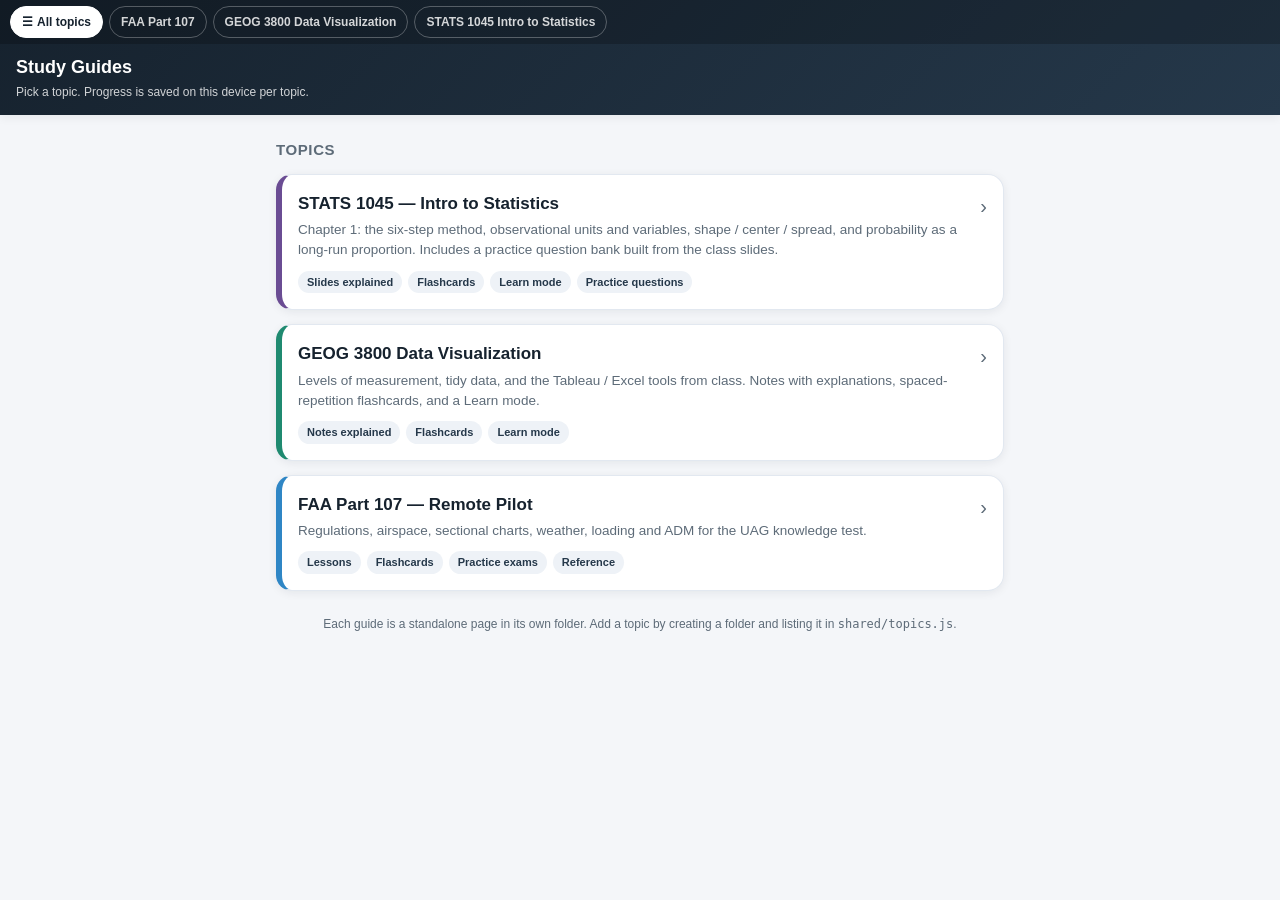
==== commit 7aad440b: "Register STATS 1045 topic in hub and topic bar Co-authored-by: cooked170 <cooked170@users.noreply.gi" ====
--- a/index.html
+++ b/index.html
@@ -48,6 +48,12 @@
 <main>
   <div class="resume" id="resume"></div>
   <h2>Topics</h2>
+  <a class="topic" href="stats1045/index.html" style="--c:#6a4c93">
+    <div class="t">STATS 1045 — Intro to Statistics</div>
+    <div class="d">Chapter 1: the six-step method, observational units and variables, shape / center / spread, and probability as a long-run proportion. Includes a practice question bank built from the class slides.</div>
+    <div class="chips"><span class="chip">Slides explained</span><span class="chip">Flashcards</span><span class="chip">Learn mode</span><span class="chip">Practice questions</span></div>
+    <span class="arrow">›</span>
+  </a>
   <a class="topic" href="geog3800/index.html" style="--c:#1f8a70">
     <div class="t">GEOG 3800 Data Visualization</div>
     <div class="d">Levels of measurement, tidy data, and the Tableau / Excel tools from class. Notes with explanations, spaced-repetition flashcards, and a Learn mode.</div>
